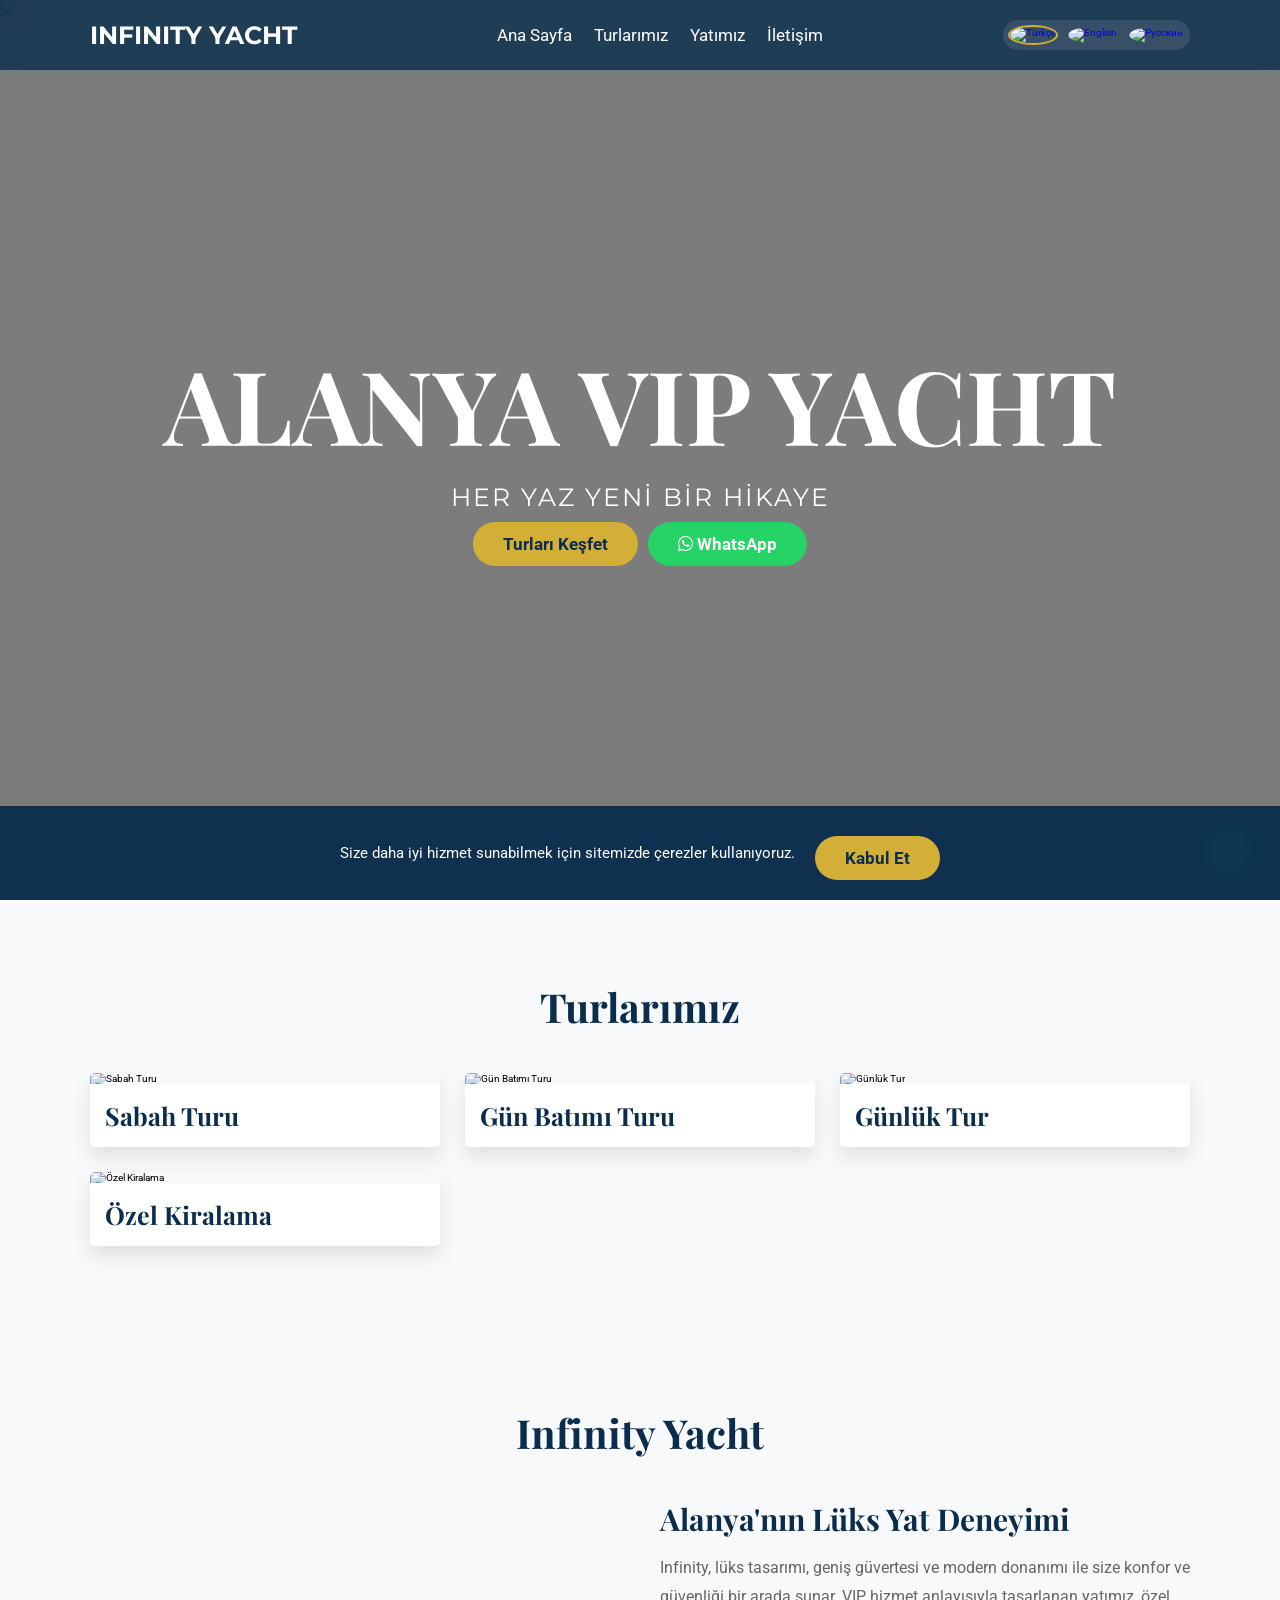
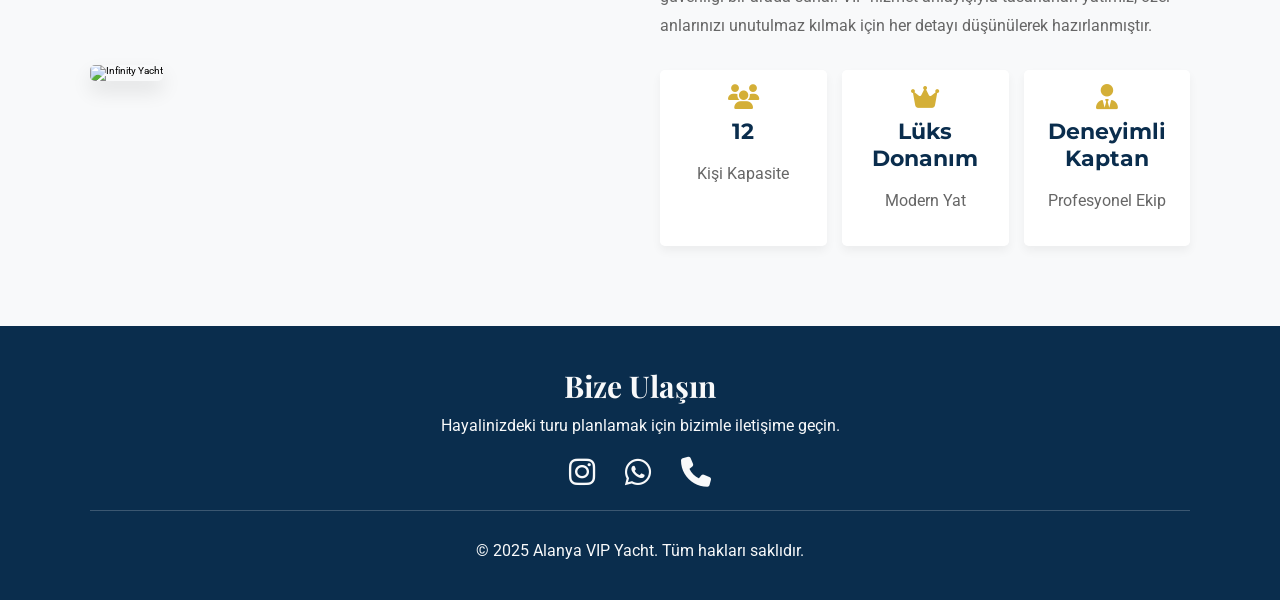
==== index.html @ 62187396 "Optimize images and update lazy loading for performance" ====
<!DOCTYPE html>
<html lang="tr">
<head>
    <meta charset="UTF-8">
    <meta name="viewport" content="width=device-width, initial-scale=1.0">
    <title data-translate="site_title">Alanya VIP Yacht - Infinity Yacht | Gemi Turu Şirketi</title>
    <meta name="description" data-translate="site_description" content="Alanya'nın Mavi Bayrak ödüllü lüks yatı Infinity ile unutulmaz sabah, gün batımı ve özel turları deneyimleyin.">
    
    <link rel="preconnect" href="https://fonts.googleapis.com">
    <link rel="preconnect" href="https://fonts.gstatic.com" crossorigin>
    <link href="https://fonts.googleapis.com/css2?family=Montserrat:wght@700&family=Playfair+Display:wght@400;700&family=Roboto:wght@300;400&display=swap" rel="stylesheet">
    
    <link rel="stylesheet" href="https://cdnjs.cloudflare.com/ajax/libs/font-awesome/6.5.2/css/all.min.css"/>
    
    <link rel="stylesheet" href="style.css">
    <link rel="preload" as="image" href="GÖRSELLER/G9.jpg">
</head>
<body>

    <div id="preloader"><div class="loader-logo">INFINITY YACHT</div></div>

    <header id="header">
        <a href="index.html" class="logo">INFINITY YACHT</a>
        <nav class="navbar">
            <a href="#hero" data-translate="nav_home">Ana Sayfa</a>
            <a href="#tours" data-translate="nav_tours">Turlarımız</a>
            <a href="#yacht" data-translate="nav_yacht">Yatımız</a>
            <a href="#contact" data-translate="nav_contact">İletişim</a>
        </nav>
        <div class="header-right">
            <div class="language-switcher">
                <a href="#" class="lang-btn" data-lang="tr"><img src="https://cdnjs.cloudflare.com/ajax/libs/flag-icon-css/3.5.0/flags/4x3/tr.svg" alt="Türkçe"></a>
                <a href="#" class="lang-btn" data-lang="en"><img src="https://cdnjs.cloudflare.com/ajax/libs/flag-icon-css/3.5.0/flags/4x3/gb.svg" alt="English"></a>
                <a href="#" class="lang-btn" data-lang="ru"><img src="https://cdnjs.cloudflare.com/ajax/libs/flag-icon-css/3.5.0/flags/4x3/ru.svg" alt="Русский"></a>
            </div>
            <div id="menu-bars" class="fas fa-bars"></div>
        </div>
    </header>

    <section id="hero">
        <img id="hero-image" src="GÖRSELLER/G9.jpg" alt="Alanya VIP Yacht">
        <div class="hero-content">
            <h1 data-translate="hero_title">ALANYA VIP YACHT</h1>
            <p data-translate="hero_slogan">EVERY SUMMER IS A NEW STORY</p>
            <div style="display: flex; gap: 1rem; justify-content: center;">
                <a href="#tours" class="btn" data-translate="hero_button">Turları Keşfet</a>
                <a href="https://wa.me/905558082727" class="btn btn-whatsapp" target="_blank"><i class="fab fa-whatsapp"></i> WhatsApp</a>
            </div>
        </div>
    </section>

    <section id="tours" class="section-padding">
        <h2 class="section-title" data-translate="tours_section_title">Turlarımız</h2>
        <div class="tour-container">
            <a href="tur-detay.html?tur=sabah" class="tour-card-link"><div class="tour-card animate-on-scroll"><img src="GÖRSELLER/G9.jpg" alt="Sabah Turu" loading="lazy"><div class="card-overlay"><i class="fas fa-arrow-right"></i><span data-translate="see_details">Detayları Gör</span></div><h3 data-translate="morning_tour_title">Morning Tour</h3></div></a>
            <a href="tur-detay.html?tur=gunbatimi" class="tour-card-link"><div class="tour-card animate-on-scroll"><img src="GÖRSELLER/G2.jpg" alt="Gün Batımı Turu" loading="lazy"><div class="card-overlay"><i class="fas fa-arrow-right"></i><span data-translate="see_details">Detayları Gör</span></div><h3 data-translate="sunset_tour_title">Sunset Tour</h3></div></a>
            <a href="tur-detay.html?tur=gunluk" class="tour-card-link"><div class="tour-card animate-on-scroll"><img src="GÖRSELLER/G10.jpg" alt="Günlük Tur" loading="lazy"><div class="card-overlay"><i class="fas fa-arrow-right"></i><span data-translate="see_details">Detayları Gör</span></div><h3 data-translate="daily_tour_title">Daily Tour</h3></div></a>
            <a href="tur-detay.html?tur=kiralama" class="tour-card-link"><div class="tour-card animate-on-scroll"><img src="GÖRSELLER/G1.jpg" alt="Özel Kiralama" loading="lazy"><div class="card-overlay"><i class="fas fa-arrow-right"></i><span data-translate="see_details">Detayları Gör</span></div><h3 data-translate="charter_tour_title">Charter Tour</h3></div></a>
        </div>
    </section>

    <section id="yacht" class="section-padding">
         <h2 class="section-title" data-translate="yacht_section_title">Infinity Yacht</h2>
         <div class="yacht-content animate-on-scroll">
            <div class="yacht-image"><img src="GÖRSELLER/G11.jpg" alt="Infinity Yacht" loading="lazy"></div>
            <div class="yacht-info">
                <h3 data-translate="yacht_subtitle">Alanya'nın Mavi Bayrak Ödüllü Gururu</h3>
                <p data-translate="yacht_description">Infinity, lüks tasarımı, geniş güvertesi ve modern donanımı ile size konfor ve güvenliği bir arada sunar. VIP hizmet anlayışıyla tasarlanan yatımız, özel anlarınızı unutulmaz kılmak için her detayı düşünülerek hazırlanmıştır.</p>
                <div class="features-counter">
                    <div class="feature-item-counter"><i class="fas fa-users"></i><span class="counter" data-count="12">0</span><p data-translate="feature_capacity">Kişi Kapasite</p></div>
                    <div class="feature-item-counter"><i class="fas fa-crown"></i><span class="award-text" data-translate="feature_award">Lüks Donanım</span><p data-translate="feature_award_desc">Modern Yat</p></div>
                    <div class="feature-item-counter"><i class="fas fa-user-tie"></i><span class="award-text" data-translate="feature_speed">Deneyimli Kaptan</span><p>Profesyonel Ekip</p></div>
                </div>
            </div>
         </div>
    </section>

    <footer id="contact">
        <div class="footer-content">
            <h3 data-translate="contact_title">Bize Ulaşın</h3>
            <p data-translate="contact_text">Hayalinizdeki turu planlamak için bizimle iletişime geçin.</p>
            <ul class="socials">
                <li><a href="https://www.instagram.com/infinityyacht1" target="_blank"><i class="fab fa-instagram"></i></a></li>
                <li><a href="https://wa.me/905558082727" target="_blank" class="whatsapp-footer-link"><i class="fab fa-whatsapp"></i></a></li>
                <li><a href="tel:+905558082727" class="phone-footer-link"><i class="fas fa-phone"></i></a></li>
            </ul>
        </div>
        <div class="footer-bottom"><p data-translate="footer_copyright">&copy; 2025 Alanya VIP Yacht. Tüm hakları saklıdır.</p></div>
    </footer>
    
    <div id="cookie-banner">
        <p data-translate="cookie_text">Size daha iyi hizmet sunabilmek için sitemizde çerezler kullanıyoruz.</p>
        <button id="accept-cookies" class="btn" data-translate="cookie_button">Kabul Et</button>
    </div>

    <a href="#" id="back-to-top" class="fas fa-arrow-up"></a>
    
    <!-- WhatsApp Floating Button -->
    <a href="https://wa.me/905558082727" class="whatsapp-float" target="_blank">
        <i class="fab fa-whatsapp"></i>
    </a>

    <script src="script.js"></script>
</body>
</html>
---- style.css ----
/* =================================================================== */
/* ===================== GENEL AYARLAR VE DEĞİŞKENLER ================ */
/* =================================================================== */
:root {
    --primary-color: #0a2d4d; /* Koyu Mavi */
    --secondary-color: #d4af37; /* Altın Sarısı */
    --light-color: #f8f9fa;
    --dark-color: #333;
    --font-heading: 'Playfair Display', serif;
    --font-body: 'Roboto', sans-serif;
    --font-logo: 'Montserrat', sans-serif;
}

* {
    margin: 0;
    padding: 0;
    box-sizing: border-box;
    font-family: var(--font-body);
    text-decoration: none;
    outline: none;
    border: none;
    transition: all .2s linear;
}

html {
    font-size: 62.5%;
    overflow-x: hidden;
    scroll-padding-top: 8rem;
    scroll-behavior: smooth;
}

body {
    background: var(--light-color);
}

.section-padding {
    padding: 8rem 7%;
}

.section-title {
    text-align: center;
    font-family: var(--font-heading);
    font-size: 4rem;
    color: var(--primary-color);
    margin-bottom: 4rem;
}

.btn {
    display: inline-block;
    margin-top: 1rem;
    padding: 1.2rem 3rem;
    background: var(--secondary-color);
    color: var(--primary-color);
    font-size: 1.7rem;
    font-weight: bold;
    border-radius: 5rem;
    cursor: pointer;
}

.btn:hover {
    background: #c5a031;
    transform: scale(1.05);
}

/* =================================================================== */
/* ====================== YENİ EKLENEN ÖZELLİKLER ==================== */
/* =================================================================== */

/* Yükleme Ekranı Stili */
#preloader {
    position: fixed;
    top: 0;
    left: 0;
    width: 100%;
    height: 100%;
    background: var(--primary-color);
    z-index: 9999;
    display: flex;
    justify-content: center;
    align-items: center;
    transition: opacity 0.5s ease;
}
.loader-logo {
    font-family: var(--font-logo);
    font-size: 3rem;
    color: #fff;
    opacity: 1;
    animation: pulse 1.5s infinite ease-in-out;
}
@keyframes pulse {
    0%, 100% {
        opacity: 0.5;
        transform: scale(0.95);
    }
    50% {
        opacity: 1;
        transform: scale(1);
    }
}
#preloader.hidden {
    opacity: 0;
    pointer-events: none;
}

/* Yukarı Çık Butonu Stili */
#back-to-top {
    position: fixed;
    bottom: 3rem;
    right: 3rem;
    width: 5rem;
    height: 5rem;
    background: var(--secondary-color);
    color: var(--primary-color);
    font-size: 2.5rem;
    text-align: center;
    line-height: 5rem;
    border-radius: 50%;
    box-shadow: 0 .5rem 1rem rgba(0,0,0,.2);
    z-index: 1000;
    opacity: 0;
    pointer-events: none;
    transition: opacity 0.3s ease, transform 0.3s ease;
}
#back-to-top.visible {
    opacity: 1;
    pointer-events: auto;
}
#back-to-top:hover {
    transform: scale(1.1);
}

/* Çerez Banner Stili */
#cookie-banner {
    position: fixed;
    bottom: -100%;
    left: 0;
    width: 100%;
    background: rgba(10, 45, 77, 0.95);
    backdrop-filter: blur(5px);
    color: #fff;
    padding: 2rem;
    display: flex;
    justify-content: center;
    align-items: center;
    gap: 2rem;
    z-index: 2000;
    transition: bottom 0.5s ease;
    flex-wrap: wrap;
    text-align: center;
}
#cookie-banner.visible {
    bottom: 0;
}
#cookie-banner p {
    margin: 0;
    font-size: 1.5rem;
}


/* =================================================================== */
/* ========================= HEADER VE NAVİGASYON ==================== */
/* =================================================================== */
#header {
    position: fixed;
    top: 0;
    left: 0;
    right: 0;
    z-index: 1000;
    display: flex;
    align-items: center;
    justify-content: space-between;
    padding: 2rem 7%;
    background: rgba(10, 45, 77, 0.8);
    backdrop-filter: blur(10px);
    box-shadow: 0 .5rem 1rem rgba(0,0,0,.1);
}

#header .logo {
    font-family: var(--font-logo);
    font-size: 2.5rem;
    font-weight: 700;
    color: #fff;
}

#header .navbar a {
    font-size: 1.7rem;
    margin-left: 2rem;
    color: #fff;
}

#header .navbar a:hover {
    color: var(--secondary-color);
}

/* Dil Değiştirici ve Mobil Menü */
.header-right {
    display: flex;
    align-items: center;
    gap: 2rem;
}
.language-switcher {
    display: flex;
    gap: .8rem;
    background: rgba(255,255,255,0.1);
    padding: .5rem;
    border-radius: 5rem;
}
.lang-btn img {
    width: 2.8rem;
    height: 2.8rem;
    border-radius: 50%;
    object-fit: cover;
    border: 2px solid transparent;
    transition: transform .2s ease;
}
.lang-btn:hover img {
    transform: scale(1.1);
}
.lang-btn.active img {
    border-color: var(--secondary-color);
}

#menu-bars {
    font-size: 3rem;
    color: #fff;
    cursor: pointer;
    display: none;
}

/* =================================================================== */
/* =========================== BÖLÜM STİLLERİ ======================== */
/* =================================================================== */

/* Hero Section */
#hero {
    min-height: 100vh;
    display: flex;
    align-items: center;
    justify-content: center;
    position: relative;
    text-align: center;
    color: #fff;
    overflow: hidden;
}

#hero-image {
    position: absolute;
    top: 0;
    left: 0;
    width: 100%;
    height: 100%;
    object-fit: cover;
    z-index: -2;
    will-change: transform;
    transform: translateZ(0);
    backface-visibility: hidden;
    opacity: 0;
    transition: opacity 0.5s ease;
}

#hero::before {
    content: '';
    position: absolute;
    top: 0;
    left: 0;
    width: 100%;
    height: 100%;
    background: rgba(0,0,0,0.5);
    z-index: -1;
}

#hero .hero-content {
    position: relative;
    z-index: 1;
}

#hero h1 {
    font-family: var(--font-heading);
    font-size: 8vw;
    font-weight: 700;
}

#hero p {
    font-size: 2.5rem;
    margin-top: 1rem;
    font-family: var(--font-logo);
    letter-spacing: 2px;
    font-weight: 400;
    text-transform: uppercase;
}

/* Turlarımız Bölümü */
.tour-container {
    display: grid;
    grid-template-columns: repeat(auto-fit, minmax(28rem, 1fr));
    gap: 2.5rem;
    max-width: 120rem;
    margin: 0 auto;
}

.tour-card-link {
    display: block;
    text-decoration: none;
    color: inherit;
    border-radius: .5rem;
    box-shadow: 0 1rem 2rem rgba(0,0,0,.1);
    overflow: hidden;
}

.tour-card {
    position: relative;
    cursor: pointer;
}

.tour-card img {
    width: 100%;
    height: 38rem;
    object-fit: cover;
    image-rendering: -webkit-optimize-contrast;
    image-rendering: crisp-edges;
    will-change: transform;
    transform: translateZ(0);
    backface-visibility: hidden;
}

.tour-card h3 {
    font-family: var(--font-heading);
    font-size: 2.5rem;
    color: var(--primary-color);
    padding: 1.5rem;
    background-color: #fff;
    margin-top: -0.5rem;
    position: relative;
    z-index: 2;
}

.tour-card .card-overlay {
    position: absolute;
    top: 0;
    left: 0;
    width: 100%;
    height: 38rem;
    background: rgba(212, 175, 55, 0.7);
    display: flex;
    flex-direction: column;
    justify-content: center;
    align-items: center;
    color: #fff;
    opacity: 0;
    transition: opacity 0.3s ease;
    z-index: 1;
}

.tour-card-link:hover .card-overlay {
    opacity: 1;
}

.tour-card .card-overlay i {
    font-size: 4rem;
}

.tour-card .card-overlay span {
    font-size: 1.8rem;
    margin-top: 1rem;
    font-weight: bold;
}


/* Yatımız Bölümü */
#yacht .yacht-content {
    display: flex;
    align-items: center;
    gap: 4rem;
    flex-wrap: wrap;
}

#yacht .yacht-image {
    flex: 1 1 45rem;
}

#yacht .yacht-image img {
    width: 100%;
    border-radius: .5rem;
    box-shadow: 0 1rem 2rem rgba(0,0,0,.1);
}

#yacht .yacht-info {
    flex: 1 1 45rem;
}

#yacht .yacht-info h3 {
    font-family: var(--font-heading);
    font-size: 3rem;
    color: var(--primary-color);
}

#yacht .yacht-info p {
    font-size: 1.6rem;
    color: #666;
    margin: 1.5rem 0;
    line-height: 1.8;
}

/* Hareketli Sayı Stilleri */
.features-counter {
    display: grid;
    grid-template-columns: repeat(3, 1fr);
    gap: 1.5rem;
    margin-top: 3rem;
    text-align: center;
}
.feature-item-counter {
    background: #fff;
    padding: 1.5rem 1rem;
    border-radius: .5rem;
    box-shadow: 0 .5rem 1rem rgba(0,0,0,.05);
}
.feature-item-counter i {
    font-size: 2.5rem;
    color: var(--secondary-color);
    margin-bottom: 0.8rem;
}
.feature-item-counter .counter, .feature-item-counter .award-text {
    font-size: 2.2rem;
    font-weight: bold;
    color: var(--primary-color);
    font-family: var(--font-logo);
    display: block;
    margin-bottom: 0.5rem;
}
.feature-item-counter p {
    font-size: 1.2rem;
    color: #666;
    margin: 0;
}

/* Footer (İletişim) */
#contact {
    background: var(--primary-color);
    color: var(--light-color);
    text-align: center;
    padding: 4rem 7%;
}

#contact h3 {
    font-family: var(--font-heading);
    font-size: 3rem;
}

#contact p {
    font-size: 1.6rem;
    margin-top: 1rem;
}

.socials {
    list-style: none;
    display: flex;
    align-items: center;
    justify-content: center;
    margin: 2rem 0;
}

.socials li a {
    font-size: 3rem;
    color: var(--light-color);
    margin: 0 1.5rem;
}

.socials li a:hover {
    color: var(--secondary-color);
}

.footer-bottom {
    margin-top: 2rem;
    padding-top: 2rem;
    border-top: 1px solid rgba(255,255,255,0.2);
    font-size: 1.4rem;
}

/* Giriş Animasyonu */
.animate-on-scroll {
    opacity: 0;
    transform: translateY(30px);
    transition: opacity 0.6s ease-out, transform 0.6s ease-out;
}

.animate-on-scroll.visible {
    opacity: 1;
    transform: translateY(0);
}

/* =================================================================== */
/* ===================== RESPONSIVE (MOBİL UYUM) ===================== */
/* =================================================================== */
@media (max-width:991px) {
    html {
        font-size: 55%;
    }
    #header {
        padding: 2rem;
    }
    .section-padding {
        padding: 6rem 2rem;
    }
}

@media (max-width:768px) {
    #menu-bars {
        display: initial;
    }
    #header .navbar {
        position: absolute;
        top: 100%;
        left: 0;
        right: 0;
        background: var(--primary-color);
        border-top: .1rem solid rgba(0,0,0,.1);
        clip-path: polygon(0 0, 100% 0, 100% 0, 0 0);
    }
    #header .navbar.active {
        clip-path: polygon(0 0, 100% 0, 100% 100%, 0 100%);
    }
    #header .navbar a {
        display: block;
        margin: 2rem;
        padding: 1.5rem;
        background: var(--light-color);
        color: var(--primary-color);
        border-radius: .5rem;
    }
    #hero h1 {
        font-size: 12vw;
    }
    .features-counter {
        grid-template-columns: 1fr;
    }
}

@media (max-width:450px) {
    html {
        font-size: 50%;
    }
}

/* WhatsApp Styles */
.whatsapp-float {
    position: fixed;
    bottom: 2rem;
    right: 2rem;
    background-color: #25d366;
    color: #fff;
    border-radius: 50%;
    width: 6rem;
    height: 6rem;
    display: flex;
    align-items: center;
    justify-content: center;
    font-size: 3.5rem;
    box-shadow: 0 4px 10px rgba(0,0,0,0.3);
    z-index: 1000;
    transition: transform 0.3s ease;
    text-decoration: none;
}

.whatsapp-float:hover {
    transform: scale(1.1);
    color: #fff;
}

.btn-whatsapp {
    background-color: #25d366 !important;
    color: #fff !important;
    border-color: #25d366 !important;
}

.btn-whatsapp:hover {
    background-color: #128c7e !important;
    border-color: #128c7e !important;
}
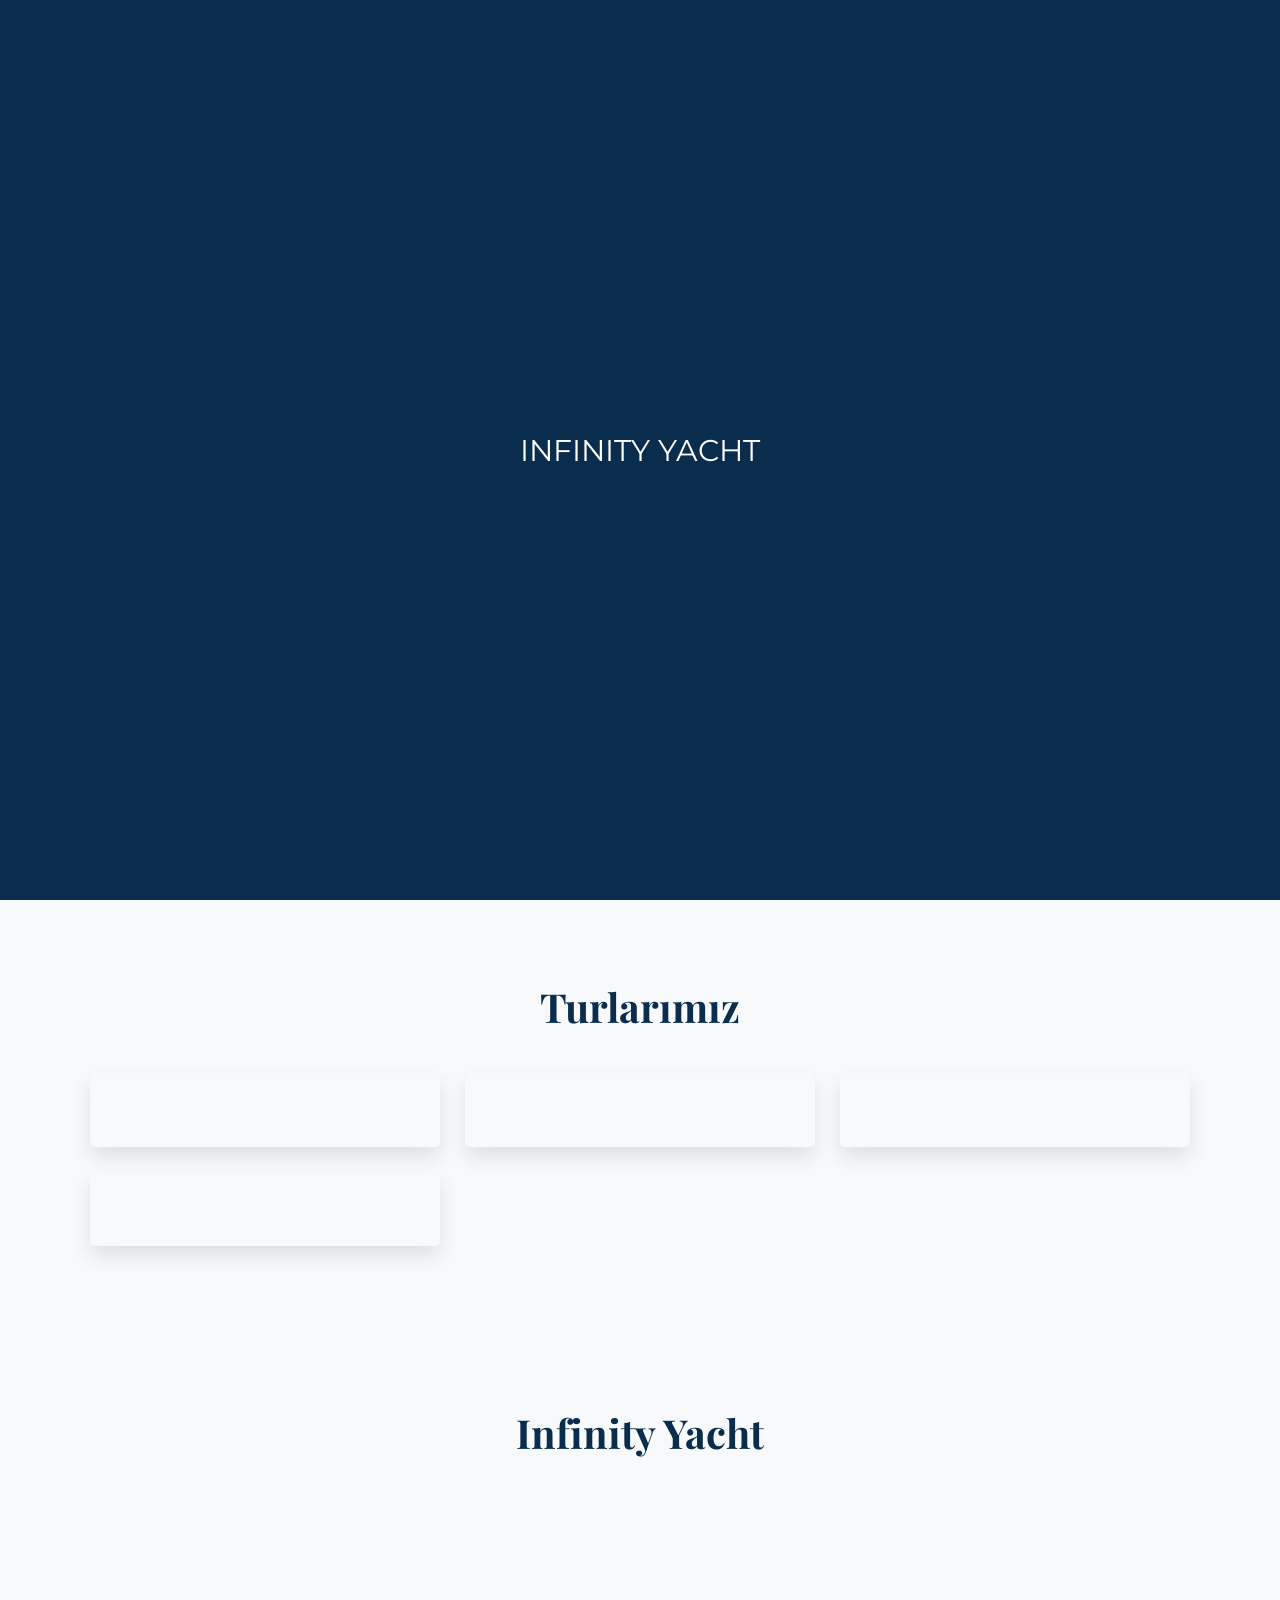
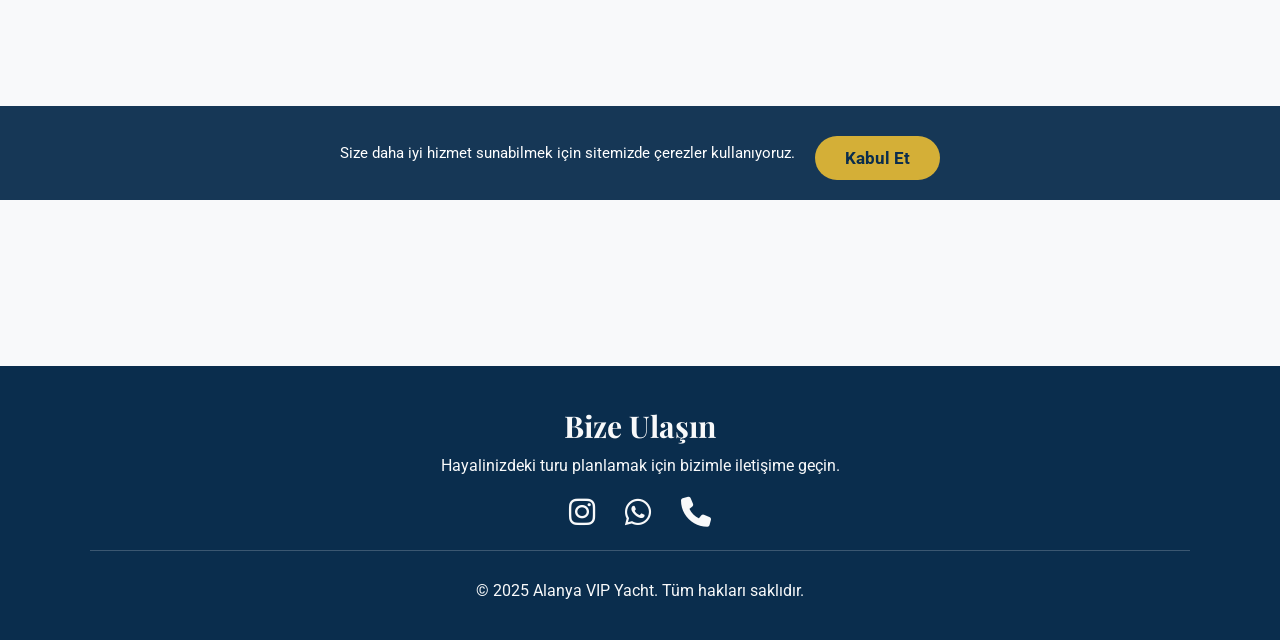
==== commit 1b45ac9c: "Add SEO optimized Blog section with 4 articles, AI images and multi-language support" ====
--- a/index.html
+++ b/index.html
@@ -25,6 +25,7 @@
             <a href="#hero" data-translate="nav_home">Ana Sayfa</a>
             <a href="#tours" data-translate="nav_tours">Turlarımız</a>
             <a href="#yacht" data-translate="nav_yacht">Yatımız</a>
+            <a href="blog.html" data-translate="nav_blog">Blog</a>
             <a href="#contact" data-translate="nav_contact">İletişim</a>
         </nav>
         <div class="header-right">
--- a/style.css
+++ b/style.css
@@ -576,4 +576,124 @@
 .btn-whatsapp:hover {
     background-color: #128c7e !important;
     border-color: #128c7e !important;
+}
+
+/* ===================== BLOG STYLES ==================== */
+.blog-header {
+    padding-top: 12rem;
+    padding-bottom: 6rem;
+    text-align: center;
+    color: #fff;
+    background-size: cover;
+    background-position: center;
+}
+
+.blog-grid {
+    display: grid;
+    grid-template-columns: repeat(auto-fit, minmax(300px, 1fr));
+    gap: 3rem;
+    max-width: 1200px;
+    margin: 0 auto;
+}
+
+.blog-card {
+    background: #fff;
+    border-radius: 10px;
+    overflow: hidden;
+    box-shadow: 0 5px 15px rgba(0,0,0,0.1);
+    transition: transform 0.3s ease;
+    text-align: left;
+    display: flex;
+    flex-direction: column;
+}
+
+.blog-card:hover {
+    transform: translateY(-10px);
+}
+
+.blog-card img {
+    width: 100%;
+    height: 250px;
+    object-fit: cover;
+}
+
+.blog-content-card {
+    padding: 2rem;
+    flex: 1;
+    display: flex;
+    flex-direction: column;
+}
+
+.blog-content-card h3 {
+    font-size: 2rem;
+    color: var(--primary-color);
+    margin-bottom: 1rem;
+    font-family: var(--font-heading);
+}
+
+.blog-content-card p {
+    font-size: 1.4rem;
+    color: #666;
+    line-height: 1.6;
+    margin-bottom: 2rem;
+    flex: 1;
+}
+
+.blog-date {
+    font-size: 1.2rem;
+    color: #999;
+    margin-bottom: 1rem;
+    display: block;
+}
+
+.read-more-btn {
+    display: inline-block;
+    padding: 1rem 2rem;
+    background: var(--primary-color);
+    color: #fff;
+    border-radius: 5px;
+    text-transform: uppercase;
+    font-weight: 700;
+    font-size: 1.2rem;
+    align-self: flex-start;
+    transition: background 0.3s ease;
+}
+
+.read-more-btn:hover {
+    background: var(--secondary-color);
+    color: var(--primary-color);
+}
+
+.blog-article-content {
+    max-width: 800px;
+    margin: 0 auto;
+    background: #fff;
+    padding: 4rem;
+    border-radius: 10px;
+    box-shadow: 0 5px 15px rgba(0,0,0,0.05);
+}
+
+.blog-article-content h2 {
+    font-size: 2.5rem;
+    color: var(--primary-color);
+    margin-bottom: 2rem;
+    margin-top: 3rem;
+    font-family: var(--font-heading);
+}
+
+.blog-article-content h2:first-child {
+    margin-top: 0;
+}
+
+.blog-article-content p {
+    font-size: 1.6rem;
+    color: #444;
+    line-height: 1.8;
+    margin-bottom: 2rem;
+}
+
+.blog-article-content img {
+    width: 100%;
+    border-radius: 10px;
+    margin-bottom: 2rem;
 }
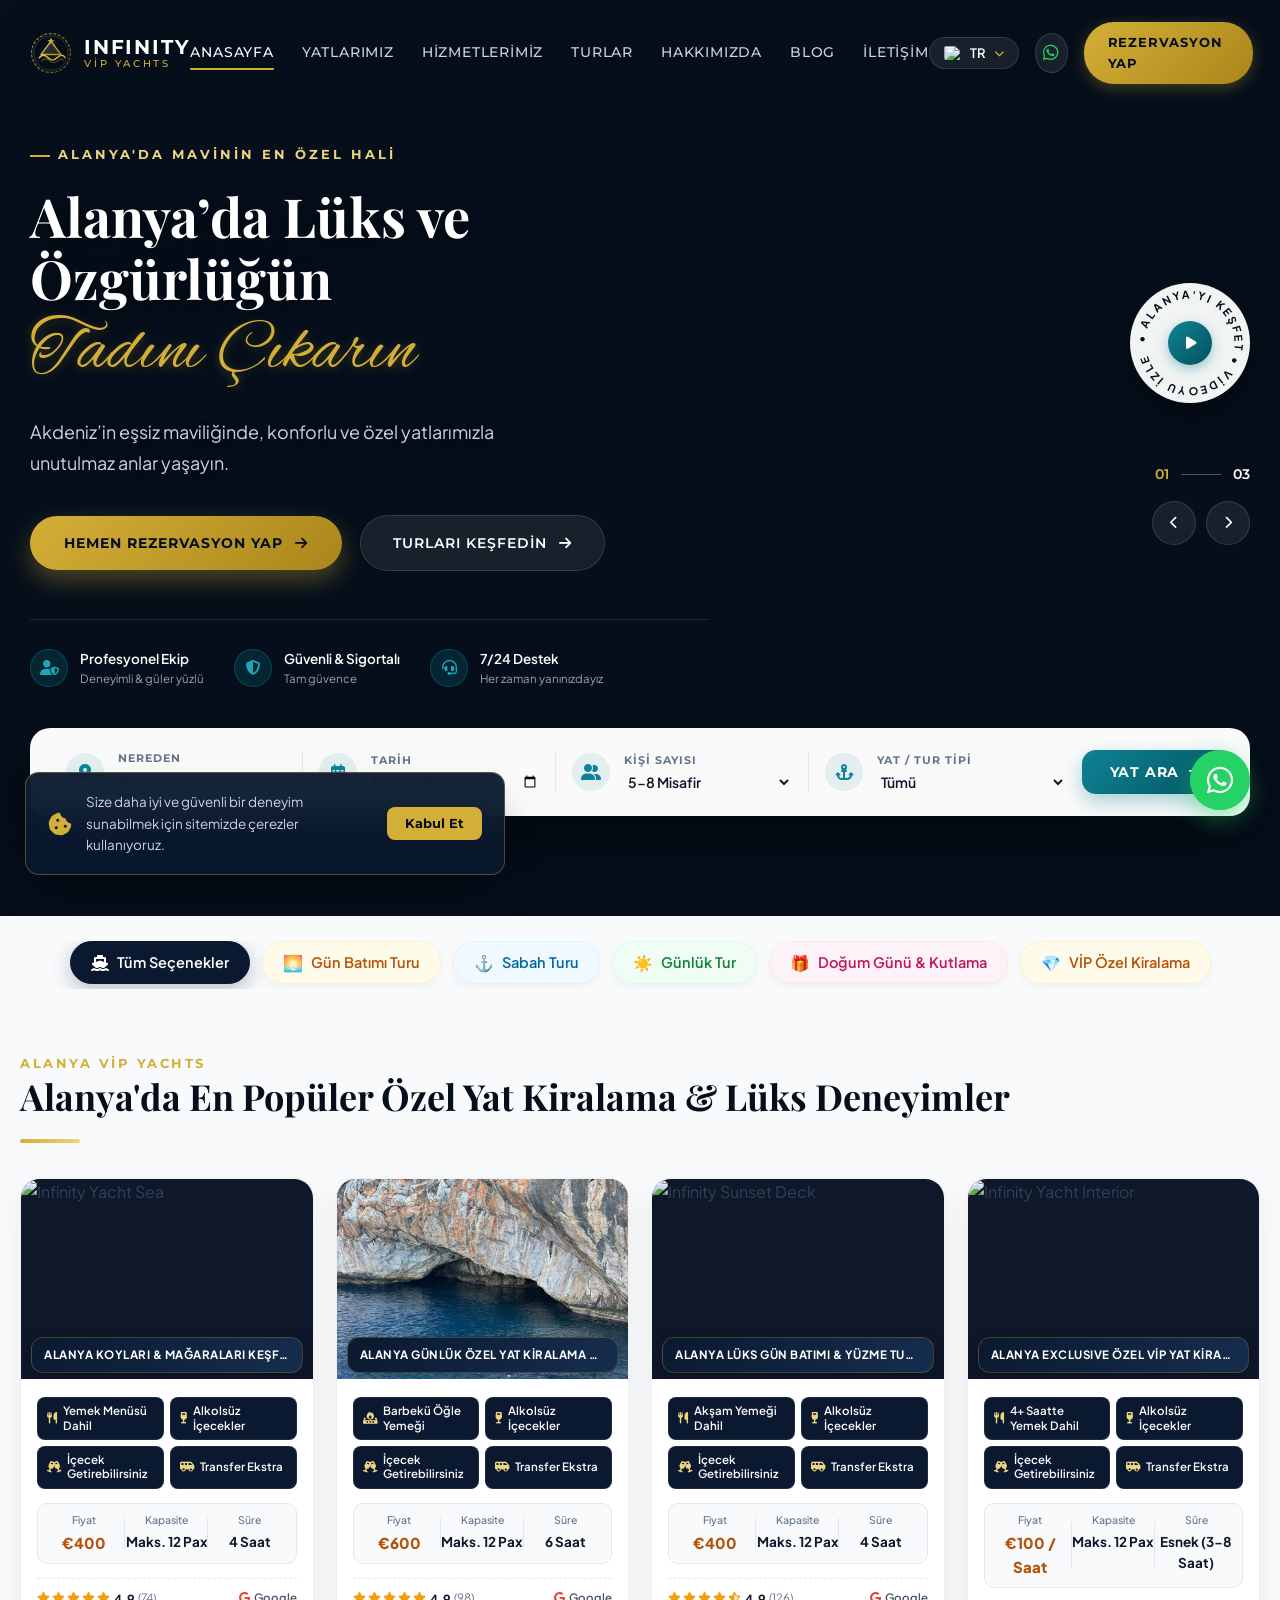
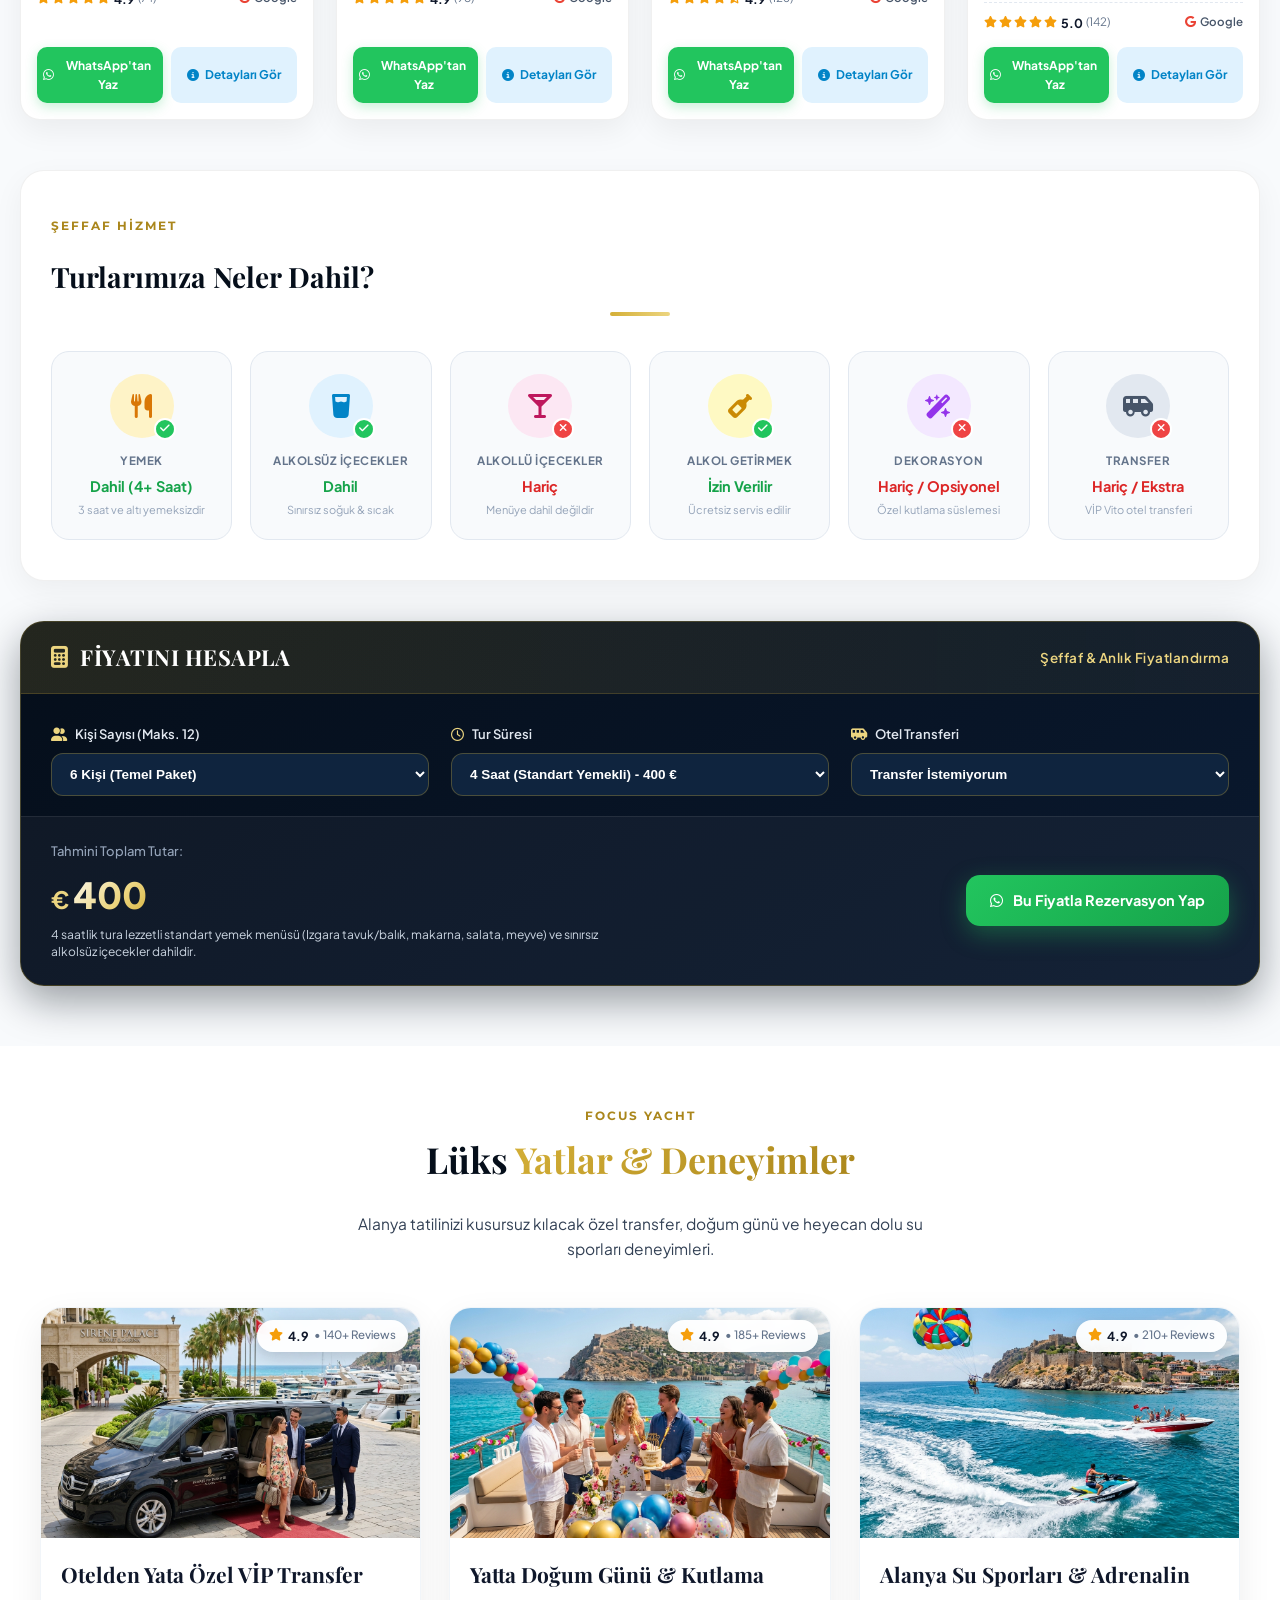
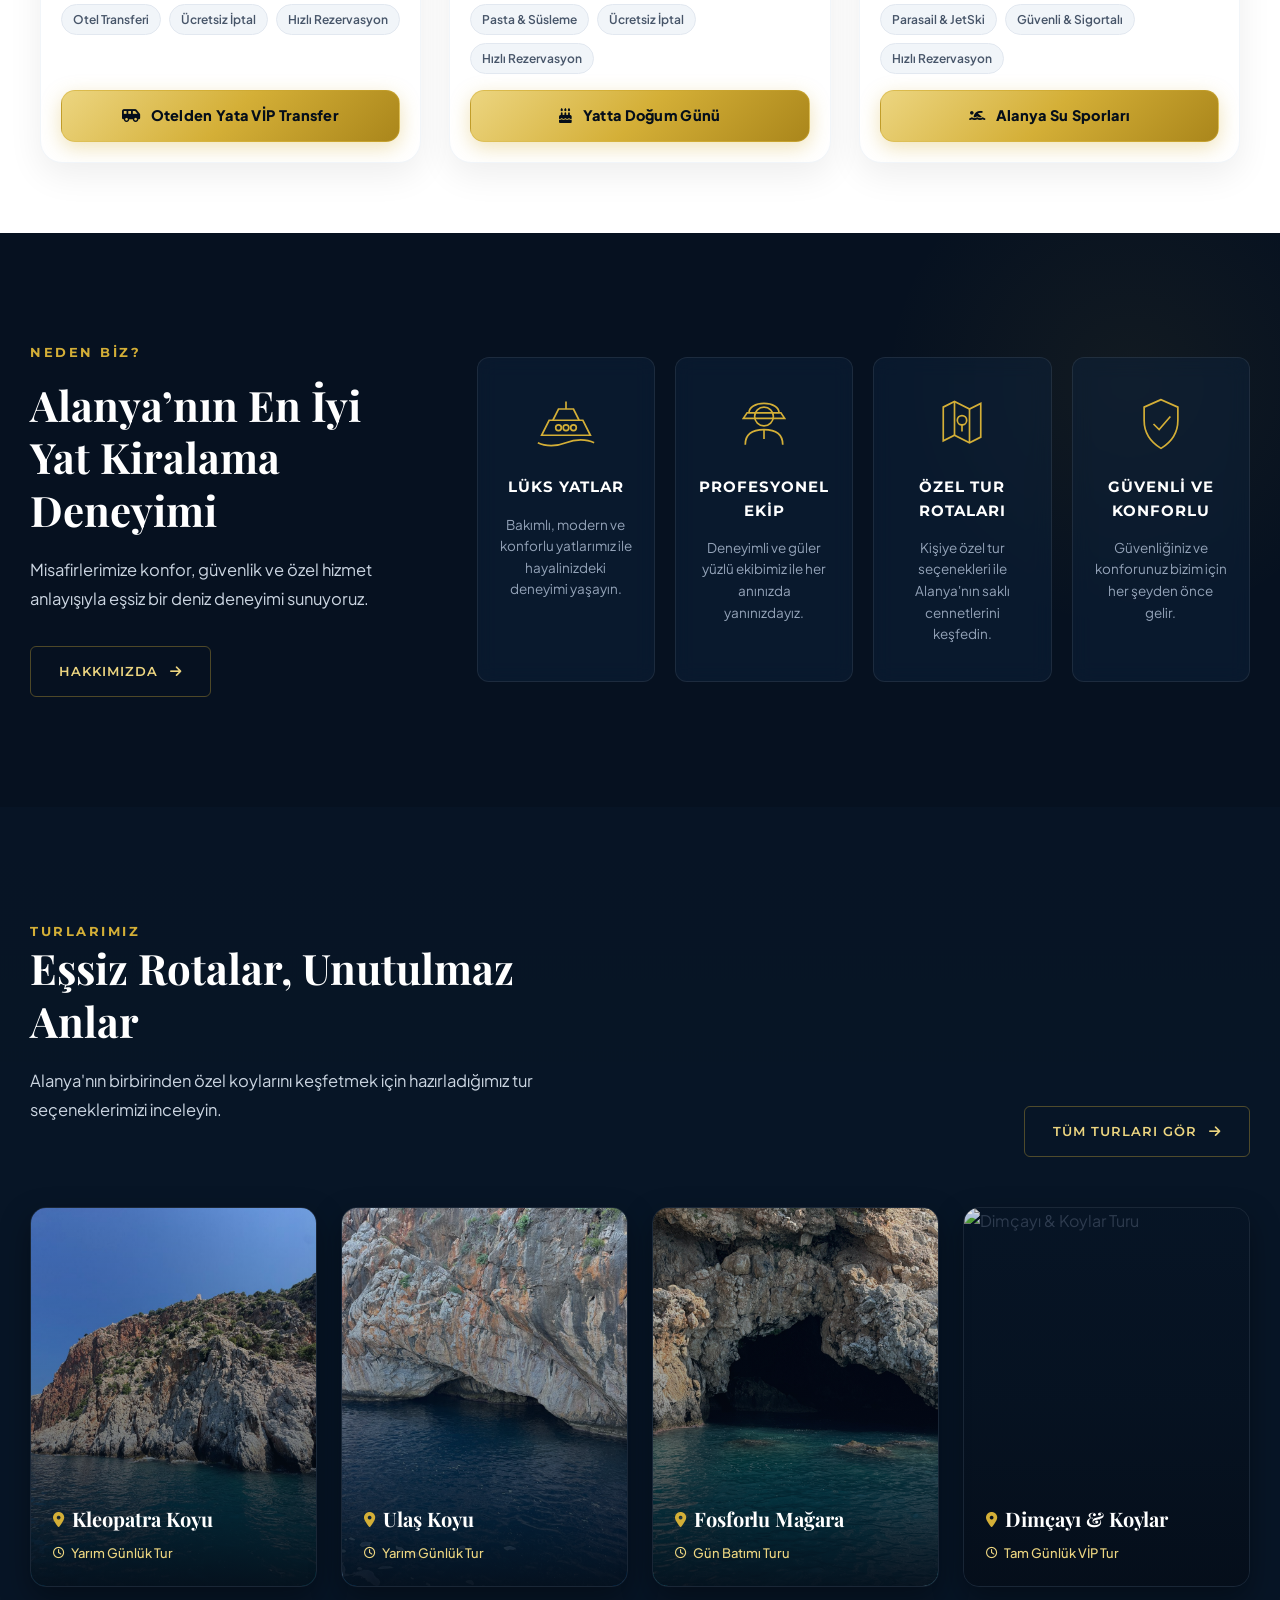
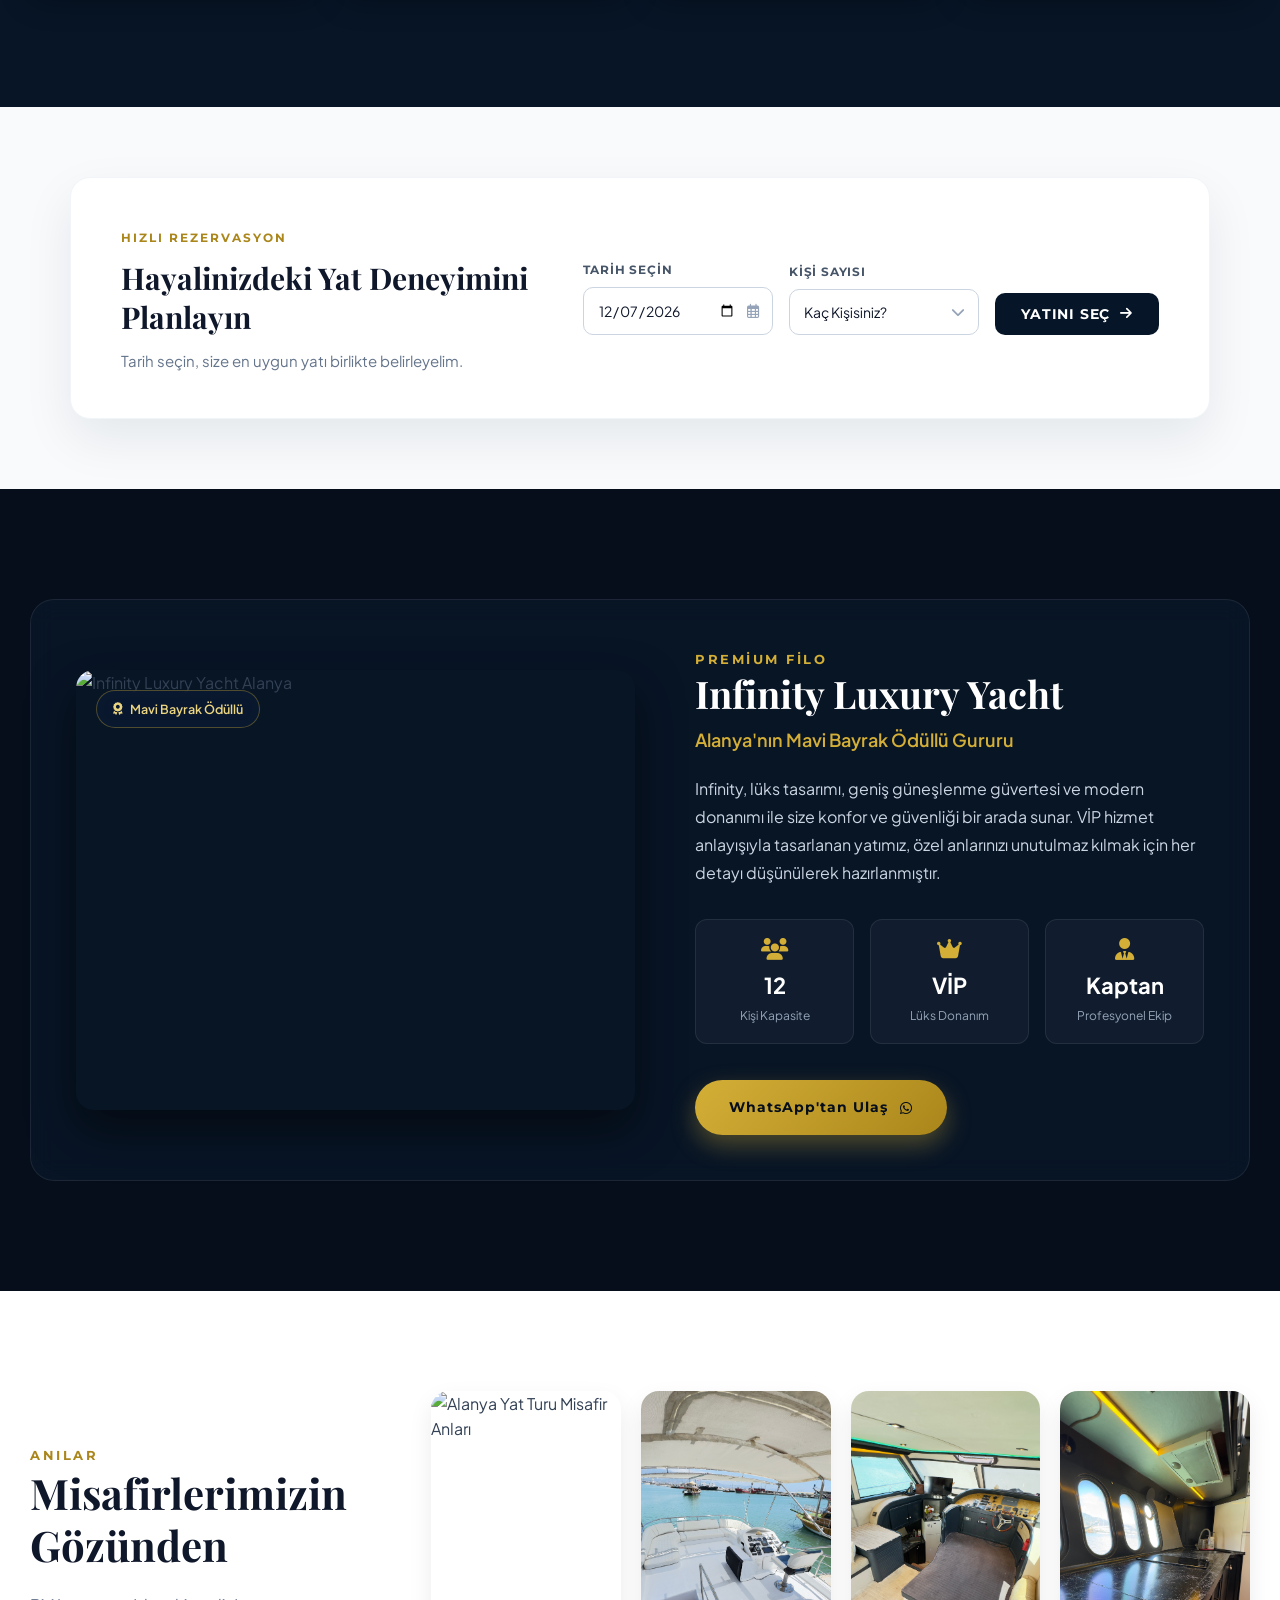
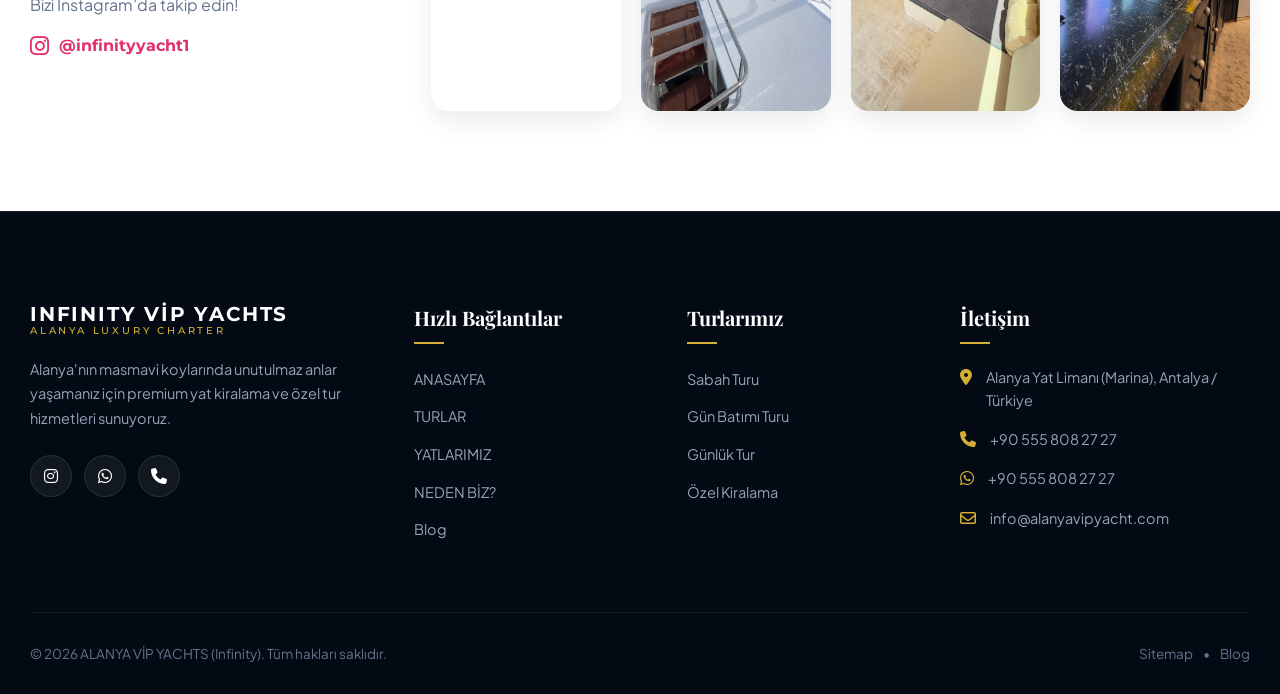
==== commit d1bf0cd1: "Yat kartlari, canli fiyat hesaplayici ve marka guncellemeleri" ====
--- a/index.html
+++ b/index.html
@@ -3,13 +3,15 @@
 <head>
     <meta charset="UTF-8">
     <meta name="viewport" content="width=device-width, initial-scale=1.0">
-    <title data-translate="site_title">Alanya VIP Yacht - Infinity Yacht | Gemi Turu Şirketi</title>
-    <meta name="description" data-translate="site_description" content="Alanya'nın Mavi Bayrak ödüllü lüks yatı Infinity ile unutulmaz sabah, gün batımı ve özel turları deneyimleyin.">
+    <title data-translate="site_title">ALANYA VİP YACHTS - Infinity | Lüks Yat Kiralama & Turlar</title>
+    <meta name="description" data-translate="site_description" content="Alanya'nın eşsiz mavi sularında lüks yat kiralama, özel gün batımı, sabah ve günlük turları deneyimleyin.">
     
+    <!-- Google Fonts -->
     <link rel="preconnect" href="https://fonts.googleapis.com">
     <link rel="preconnect" href="https://fonts.gstatic.com" crossorigin>
-    <link href="https://fonts.googleapis.com/css2?family=Montserrat:wght@700&family=Playfair+Display:wght@400;700&family=Roboto:wght@300;400&display=swap" rel="stylesheet">
+    <link href="https://fonts.googleapis.com/css2?family=Alex+Brush&family=Montserrat:ital,wght@0,300;0,400;0,500;0,600;0,700;1,400&family=Playfair+Display:ital,wght@0,400;0,600;0,700;1,400;1,600&family=Plus+Jakarta+Sans:wght@300;400;500;600;700&display=swap" rel="stylesheet">
     
+    <!-- Font Awesome -->
     <link rel="stylesheet" href="https://cdnjs.cloudflare.com/ajax/libs/font-awesome/6.5.2/css/all.min.css"/>
     
     <link rel="stylesheet" href="style.css">
@@ -17,90 +19,1231 @@
 </head>
 <body>
 
-    <div id="preloader"><div class="loader-logo">INFINITY YACHT</div></div>
-
-    <header id="header">
-        <a href="index.html" class="logo">INFINITY YACHT</a>
-        <nav class="navbar">
-            <a href="#hero" data-translate="nav_home">Ana Sayfa</a>
-            <a href="#tours" data-translate="nav_tours">Turlarımız</a>
-            <a href="#yacht" data-translate="nav_yacht">Yatımız</a>
-            <a href="blog.html" data-translate="nav_blog">Blog</a>
-            <a href="#contact" data-translate="nav_contact">İletişim</a>
-        </nav>
-        <div class="header-right">
-            <div class="language-switcher">
-                <a href="#" class="lang-btn" data-lang="tr"><img src="https://cdnjs.cloudflare.com/ajax/libs/flag-icon-css/3.5.0/flags/4x3/tr.svg" alt="Türkçe"></a>
-                <a href="#" class="lang-btn" data-lang="en"><img src="https://cdnjs.cloudflare.com/ajax/libs/flag-icon-css/3.5.0/flags/4x3/gb.svg" alt="English"></a>
-                <a href="#" class="lang-btn" data-lang="ru"><img src="https://cdnjs.cloudflare.com/ajax/libs/flag-icon-css/3.5.0/flags/4x3/ru.svg" alt="Русский"></a>
-            </div>
-            <div id="menu-bars" class="fas fa-bars"></div>
-        </div>
+    <!-- Yükleme Ekranı -->
+    <div id="preloader">
+        <div class="loader-content">
+            <div class="loader-icon"><i class="fas fa-ship"></i></div>
+            <div class="loader-logo">INFINITY VİP YACHTS</div>
+            <div class="loader-tagline" data-translate="loader_tagline">ALANYA LUXURY CHARTER</div>
+            <div class="loader-bar"><span class="loader-progress"></span></div>
+        </div>
+    </div>
+
+    <!-- Header / Navigasyon -->
+    <header id="header" class="site-header">
+        <div class="header-container">
+            <a href="index.html" class="logo">
+                <div class="logo-symbol">
+    <svg viewBox="0 0 54 54" fill="none" xmlns="http://www.w3.org/2000/svg">
+        <!-- Luxury Diamond Outer Ring -->
+        <circle cx="27" cy="27" r="25" stroke="url(#goldGradient)" stroke-width="1.5" stroke-dasharray="4 2" opacity="0.6"/>
+        <circle cx="27" cy="27" r="22" stroke="url(#goldGradient)" stroke-width="1" opacity="0.3"/>
+        <!-- Infinity Wave Base -->
+        <path d="M12 33C15 29 19 29 23 33C27 37 31 37 35 33C39 29 43 29 45 33" stroke="url(#goldGradient)" stroke-width="2" stroke-linecap="round"/>
+        <path d="M15 37C18 34 22 34 25 37C28 40 32 40 36 37C39 34 41 34 43 37" stroke="url(#goldGradient)" stroke-width="1.2" stroke-linecap="round" opacity="0.5"/>
+        <!-- Luxury Yacht Silhouette -->
+        <path d="M14 29L27 12L40 29H14Z" fill="url(#goldGradientLight)" fill-opacity="0.15" stroke="url(#goldGradient)" stroke-width="1.8" stroke-linejoin="round"/>
+        <path d="M27 12V29" stroke="url(#goldGradient)" stroke-width="1.8"/>
+        <!-- Crown Star at Top -->
+        <polygon points="27,7 28.5,10.5 32,10.5 29,12.5 30,16 27,14 24,16 25,12.5 22,10.5 25.5,10.5" fill="url(#goldGradient)"/>
+        <!-- Gradients -->
+        <defs>
+            <linearGradient id="goldGradient" x1="0%" y1="0%" x2="100%" y2="100%">
+                <stop offset="0%" stop-color="#ecd580"/>
+                <stop offset="50%" stop-color="#d4af37"/>
+                <stop offset="100%" stop-color="#aa861b"/>
+            </linearGradient>
+            <linearGradient id="goldGradientLight" x1="0%" y1="0%" x2="100%" y2="100%">
+                <stop offset="0%" stop-color="#ffffff"/>
+                <stop offset="100%" stop-color="#d4af37"/>
+            </linearGradient>
+        </defs>
+    </svg>
+</div>
+                <div class="logo-text">
+                    <span class="brand-title">INFINITY</span>
+                    <span class="brand-sub">VİP YACHTS</span>
+                </div>
+            </a>
+
+            <nav class="navbar" id="main-nav">
+                <a href="#hero" class="nav-link active" data-translate="nav_home">ANASAYFA</a>
+                <a href="#popular-yachts" class="nav-link" data-translate="nav_yacht">YATLARIMIZ</a>
+                <a href="#special-services" class="nav-link" data-translate="nav_services">HİZMETLERİMİZ</a>
+                <a href="#tours" class="nav-link" data-translate="nav_tours">TURLAR</a>
+                <a href="#why-us" class="nav-link" data-translate="nav_about">HAKKIMIZDA</a>
+                <a href="blog.html" class="nav-link" data-translate="nav_blog">BLOG</a>
+                <a href="#contact" class="nav-link" data-translate="nav_contact">İLETİŞİM</a>
+            </nav>
+
+            <div class="header-right">
+                <!-- Dil Seçici -->
+                <div class="language-dropdown">
+                    <button class="lang-current-btn" id="lang-menu-btn" aria-label="Dil Seçimi">
+                        <img id="current-lang-flag" src="https://cdnjs.cloudflare.com/ajax/libs/flag-icon-css/3.5.0/flags/4x3/tr.svg" alt="TR">
+                        <span id="current-lang-code">TR</span>
+                        <i class="fas fa-chevron-down"></i>
+                    </button>
+                    <div class="lang-dropdown-menu" id="lang-dropdown-menu">
+                        <a href="#" class="lang-btn" data-lang="tr"><img src="https://cdnjs.cloudflare.com/ajax/libs/flag-icon-css/3.5.0/flags/4x3/tr.svg" alt="Türkçe"> Türkçe</a>
+                        <a href="#" class="lang-btn" data-lang="en"><img src="https://cdnjs.cloudflare.com/ajax/libs/flag-icon-css/3.5.0/flags/4x3/gb.svg" alt="English"> English</a>
+                        <a href="#" class="lang-btn" data-lang="de"><img src="https://cdnjs.cloudflare.com/ajax/libs/flag-icon-css/3.5.0/flags/4x3/de.svg" alt="Deutsch"> Deutsch</a>
+                        <a href="#" class="lang-btn" data-lang="ru"><img src="https://cdnjs.cloudflare.com/ajax/libs/flag-icon-css/3.5.0/flags/4x3/ru.svg" alt="Русский"> Русский</a>
+                        <a href="#" class="lang-btn" data-lang="pl"><img src="https://cdnjs.cloudflare.com/ajax/libs/flag-icon-css/3.5.0/flags/4x3/pl.svg" alt="Polski"> Polski</a>
+                        <a href="#" class="lang-btn" data-lang="sv"><img src="https://cdnjs.cloudflare.com/ajax/libs/flag-icon-css/3.5.0/flags/4x3/se.svg" alt="Svenska"> Svenska</a>
+                        <a href="#" class="lang-btn" data-lang="no"><img src="https://cdnjs.cloudflare.com/ajax/libs/flag-icon-css/3.5.0/flags/4x3/no.svg" alt="Norsk"> Norsk</a>
+                    </div>
+                </div>
+
+                <!-- Hızlı WhatsApp İkonu -->
+                <a href="https://wa.me/905558082727" class="header-icon-btn wa-link" title="WhatsApp" target="_blank">
+                    <i class="fab fa-whatsapp"></i>
+                </a>
+
+                <!-- Rezervasyon Yap Butonu -->
+                <a href="#quick-booking" class="btn-header-cta" data-translate="header_cta">REZERVASYON YAP</a>
+
+                <!-- Mobil Menü Butonu -->
+                <button class="mobile-menu-toggle" id="menu-bars" aria-label="Menüyü Aç">
+                    <span></span>
+                    <span></span>
+                    <span></span>
+                </button>
+            </div>
+        </div>
+        <div class="mobile-nav-backdrop" id="mobile-backdrop"></div>
     </header>
 
-    <section id="hero">
-        <img id="hero-image" src="GÖRSELLER/G9.jpg" alt="Alanya VIP Yacht">
-        <div class="hero-content">
-            <h1 data-translate="hero_title">ALANYA VIP YACHT</h1>
-            <p data-translate="hero_slogan">EVERY SUMMER IS A NEW STORY</p>
-            <div style="display: flex; gap: 1rem; justify-content: center;">
-                <a href="#tours" class="btn" data-translate="hero_button">Turları Keşfet</a>
-                <a href="https://wa.me/905558082727" class="btn btn-whatsapp" target="_blank"><i class="fab fa-whatsapp"></i> WhatsApp</a>
+    <!-- HERO SECTION (Görsel 1 & Görsel 3 Birleşimi) -->
+    <section id="hero" class="hero-section">
+        <div class="hero-bg-wrapper">
+            <img id="hero-image" class="hero-bg-img" src="GÖRSELLER/G9.jpg" alt="ALANYA VİP YACHTS Cruise">
+            <div class="hero-overlay"></div>
+        </div>
+
+        <div class="hero-container">
+            <div class="hero-content">
+                <div class="hero-subtitle-badge" data-translate="hero_tagline">ALANYA'DA MAVİNİN EN ÖZEL HALİ</div>
+                <h1 class="hero-title">
+                    <span data-translate="hero_title_part1">Alanya’da Lüks ve Özgürlüğün</span>
+                    <span class="script-accent" data-translate="hero_title_part2">Tadını Çıkarın</span>
+                </h1>
+                <p class="hero-desc" data-translate="hero_desc">
+                    Akdeniz’in eşsiz maviliğinde, konforlu ve özel yatlarımızla unutulmaz anlar yaşayın.
+                </p>
+
+                <!-- Hero Aksiyon Butonları -->
+                <div class="hero-actions">
+                    <a href="#quick-booking" class="btn-hero-primary">
+                        <span data-translate="hero_btn_book">HEMEN REZERVASYON YAP</span>
+                        <i class="fas fa-arrow-right"></i>
+                    </a>
+                    <a href="#tours" class="btn-hero-secondary">
+                        <span data-translate="hero_btn_explore">TURLARI KEŞFEDİN</span>
+                        <i class="fas fa-arrow-right"></i>
+                    </a>
+                </div>
+
+                <!-- Güven Rozetleri (Görsel 3) -->
+                <div class="hero-trust-badges">
+                    <div class="trust-item">
+                        <div class="trust-icon"><i class="fas fa-user-shield"></i></div>
+                        <div class="trust-text">
+                            <strong data-translate="trust_team_title">Profesyonel Ekip</strong>
+                            <span data-translate="trust_team_desc">Deneyimli & güler yüzlü</span>
+                        </div>
+                    </div>
+                    <div class="trust-item">
+                        <div class="trust-icon"><i class="fas fa-shield-halved"></i></div>
+                        <div class="trust-text">
+                            <strong data-translate="trust_safe_title">Güvenli & Sigortalı</strong>
+                            <span data-translate="trust_safe_desc">Tam güvence</span>
+                        </div>
+                    </div>
+                    <div class="trust-item">
+                        <div class="trust-icon"><i class="fas fa-headset"></i></div>
+                        <div class="trust-text">
+                            <strong data-translate="trust_support_title">7/24 Destek</strong>
+                            <span data-translate="trust_support_desc">Her zaman yanınızdayız</span>
+                        </div>
+                    </div>
+                </div>
+            </div>
+
+            <!-- Sağ Video & Slider Kontrolleri -->
+            <div class="hero-side-controls">
+                <!-- Video Oynatma Rozeti (Görsel 3) -->
+                <button class="hero-video-circle" id="open-video-modal" aria-label="Videoyu İzle">
+                    <div class="circle-rotating-text">
+                        <svg viewBox="0 0 100 100" width="100%" height="100%">
+                            <defs>
+                                <path id="textPath" d="M 50, 50 m -37, 0 a 37,37 0 1,1 74,0 a 37,37 0 1,1 -74,0"/>
+                            </defs>
+                            <text font-size="9" fill="currentColor" letter-spacing="2">
+                                <textPath href="#textPath" startOffset="0%">• ALANYA'YI KEŞFET • VİDEOYU İZLE </textPath>
+                            </text>
+                        </svg>
+                    </div>
+                    <div class="circle-play-btn"><i class="fas fa-play"></i></div>
+                </button>
+
+                <!-- Slider Sayacı & Okları (Görsel 1) -->
+                <div class="hero-slider-pagination">
+                    <div class="slider-numbers">
+                        <span class="active-slide">01</span>
+                        <span class="slider-line"></span>
+                        <span class="total-slides">03</span>
+                    </div>
+                    <div class="slider-nav-arrows">
+                        <button class="slider-arrow prev" id="hero-prev" aria-label="Önceki"><i class="fas fa-chevron-left"></i></button>
+                        <button class="slider-arrow next" id="hero-next" aria-label="Sonraki"><i class="fas fa-chevron-right"></i></button>
+                    </div>
+                </div>
+            </div>
+        </div>
+
+        <!-- HERO YÜZEN ARAMA & HIZLI REZERVASYON ÇUBUĞU (Görsel 3) -->
+        <div class="hero-booking-bar-wrapper">
+            <div class="hero-booking-bar">
+                <div class="booking-field-item">
+                    <div class="field-icon"><i class="fas fa-location-dot"></i></div>
+                    <div class="field-content">
+                        <label data-translate="bar_location_label">NEREDEN</label>
+                        <span class="field-val" data-translate="bar_location_val">Alanya Limanı</span>
+                    </div>
+                </div>
+                <div class="booking-divider"></div>
+
+                <div class="booking-field-item">
+                    <div class="field-icon"><i class="far fa-calendar-alt"></i></div>
+                    <div class="field-content">
+                        <label data-translate="bar_date_label">TARİH</label>
+                        <input type="date" id="hero-bar-date" class="bar-input-date" />
+                    </div>
+                </div>
+                <div class="booking-divider"></div>
+
+                <div class="booking-field-item">
+                    <div class="field-icon"><i class="fas fa-user-group"></i></div>
+                    <div class="field-content">
+                        <label data-translate="bar_guests_label">KİŞİ SAYISI</label>
+                        <select id="hero-bar-guests" class="bar-select">
+                            <option value="1-4">1-4 Misafir</option>
+                            <option value="5-8" selected>5-8 Misafir</option>
+                            <option value="9-12">9-12 Misafir</option>
+                            <option value="VİP Özel">VİP Özel Grup (12+)</option>
+                        </select>
+                    </div>
+                </div>
+                <div class="booking-divider"></div>
+
+                <div class="booking-field-item">
+                    <div class="field-icon"><i class="fas fa-anchor"></i></div>
+                    <div class="field-content">
+                        <label data-translate="bar_type_label">YAT / TUR TİPİ</label>
+                        <select id="hero-bar-type" class="bar-select">
+                            <option value="Tümü" data-translate="bar_type_all">Tümü</option>
+                            <option value="Sabah Turu" data-translate="morning_tour_title">Sabah Turu</option>
+                            <option value="Gün Batımı Turu" data-translate="sunset_tour_title">Gün Batımı Turu</option>
+                            <option value="Günlük Tur" data-translate="daily_tour_title">Günlük Tur</option>
+                            <option value="Özel VİP Kiralama" data-translate="charter_tour_title">Özel Kiralama</option>
+                        </select>
+                    </div>
+                </div>
+
+                <button class="btn-booking-search" id="hero-bar-search-btn">
+                    <span data-translate="bar_search_btn">YAT ARA</span>
+                    <i class="fas fa-arrow-right"></i>
+                </button>
             </div>
         </div>
     </section>
 
-    <section id="tours" class="section-padding">
-        <h2 class="section-title" data-translate="tours_section_title">Turlarımız</h2>
-        <div class="tour-container">
-            <a href="tur-detay.html?tur=sabah" class="tour-card-link"><div class="tour-card animate-on-scroll"><img src="GÖRSELLER/G9.jpg" alt="Sabah Turu" loading="lazy"><div class="card-overlay"><i class="fas fa-arrow-right"></i><span data-translate="see_details">Detayları Gör</span></div><h3 data-translate="morning_tour_title">Morning Tour</h3></div></a>
-            <a href="tur-detay.html?tur=gunbatimi" class="tour-card-link"><div class="tour-card animate-on-scroll"><img src="GÖRSELLER/G2.jpg" alt="Gün Batımı Turu" loading="lazy"><div class="card-overlay"><i class="fas fa-arrow-right"></i><span data-translate="see_details">Detayları Gör</span></div><h3 data-translate="sunset_tour_title">Sunset Tour</h3></div></a>
-            <a href="tur-detay.html?tur=gunluk" class="tour-card-link"><div class="tour-card animate-on-scroll"><img src="GÖRSELLER/G10.jpg" alt="Günlük Tur" loading="lazy"><div class="card-overlay"><i class="fas fa-arrow-right"></i><span data-translate="see_details">Detayları Gör</span></div><h3 data-translate="daily_tour_title">Daily Tour</h3></div></a>
-            <a href="tur-detay.html?tur=kiralama" class="tour-card-link"><div class="tour-card animate-on-scroll"><img src="GÖRSELLER/G1.jpg" alt="Özel Kiralama" loading="lazy"><div class="card-overlay"><i class="fas fa-arrow-right"></i><span data-translate="see_details">Detayları Gör</span></div><h3 data-translate="charter_tour_title">Charter Tour</h3></div></a>
+    <!-- KATEGORİ FİLTRE ROZETLERİ (Görsel 1 Üst Kısım) -->
+    <section class="category-filter-section">
+        <div class="category-filter-container">
+            <div class="category-filter-pills" id="category-pills">
+                <button class="filter-pill active" data-category="all">
+                    <span class="pill-icon"><i class="fas fa-ship"></i></span>
+                    <span data-translate="filter_all">Tüm Seçenekler</span>
+                </button>
+                <button class="filter-pill pill-sunset" data-category="sunset">
+                    <span class="pill-icon">🌅</span>
+                    <span data-translate="filter_sunset">Sunset Rental</span>
+                </button>
+                <button class="filter-pill pill-morning" data-category="morning">
+                    <span class="pill-icon">⚓</span>
+                    <span data-translate="filter_morning">Morning Rental</span>
+                </button>
+                <button class="filter-pill pill-day" data-category="day">
+                    <span class="pill-icon">☀️</span>
+                    <span data-translate="filter_day">Day Rental</span>
+                </button>
+                <button class="filter-pill pill-birthday" data-category="birthday">
+                    <span class="pill-icon">🎁</span>
+                    <span data-translate="filter_birthday">Happy Birthday</span>
+                </button>
+                <button class="filter-pill pill-vip" data-category="charter">
+                    <span class="pill-icon">💎</span>
+                    <span data-translate="filter_vip">VİP Charter</span>
+                </button>
+            </div>
         </div>
     </section>
 
-    <section id="yacht" class="section-padding">
-         <h2 class="section-title" data-translate="yacht_section_title">Infinity Yacht</h2>
-         <div class="yacht-content animate-on-scroll">
-            <div class="yacht-image"><img src="GÖRSELLER/G11.jpg" alt="Infinity Yacht" loading="lazy"></div>
-            <div class="yacht-info">
-                <h3 data-translate="yacht_subtitle">Alanya'nın Mavi Bayrak Ödüllü Gururu</h3>
-                <p data-translate="yacht_description">Infinity, lüks tasarımı, geniş güvertesi ve modern donanımı ile size konfor ve güvenliği bir arada sunar. VIP hizmet anlayışıyla tasarlanan yatımız, özel anlarınızı unutulmaz kılmak için her detayı düşünülerek hazırlanmıştır.</p>
-                <div class="features-counter">
-                    <div class="feature-item-counter"><i class="fas fa-users"></i><span class="counter" data-count="12">0</span><p data-translate="feature_capacity">Kişi Kapasite</p></div>
-                    <div class="feature-item-counter"><i class="fas fa-crown"></i><span class="award-text" data-translate="feature_award">Lüks Donanım</span><p data-translate="feature_award_desc">Modern Yat</p></div>
-                    <div class="feature-item-counter"><i class="fas fa-user-tie"></i><span class="award-text" data-translate="feature_speed">Deneyimli Kaptan</span><p>Profesyonel Ekip</p></div>
-                </div>
-            </div>
-         </div>
+    <!-- POPÜLER LÜKS YAT KİRALAMA & DENEYİMLER (Görsel 2) -->
+    <section id="popular-yachts" class="popular-yachts-section">
+        <div class="popular-yachts-container">
+            <div class="section-title-wrap">
+                <span class="section-tag" data-translate="popular_yachts_tag">ALANYA VİP YACHTS</span>
+                <h2 class="section-heading-dark" data-translate="popular_yachts_title">Private Yacht Rental in Alanya Most Popular Luxury Yacht Experience</h2>
+                <div class="title-accent-line"></div>
+            </div>
+
+            <div class="popular-yachts-grid" id="popular-yachts-grid">
+                <!-- Yat Kartı 1: Sabah Turu & Koylar Keşfi -->
+                <div class="luxury-yacht-card" data-category="morning">
+                    <div class="yacht-card-slider" data-slider="yacht1">
+                        <div class="slider-track">
+                            <img src="GÖRSELLER/caves-1.jpg" alt="Alanya Coast & Caves" class="slide-img active">
+                            <img src="GÖRSELLER/G9.jpg" alt="Infinity Yacht Sea" class="slide-img">
+                            <img src="GÖRSELLER/G6.jpg" alt="Alanya Luxury Deck" class="slide-img">
+                            <img src="GÖRSELLER/caves-2.jpg" alt="Alanya Blue Waters" class="slide-img">
+                        </div>
+                        <div class="slider-dots">
+                            <span class="dot active" data-idx="0"></span>
+                            <span class="dot" data-idx="1"></span>
+                            <span class="dot" data-idx="2"></span>
+                            <span class="dot" data-idx="3"></span>
+                        </div>
+                        <div class="floating-title-pill">
+                            <span data-translate="card1_badge_title">ALANYA KOYLARI & MAĞARALARI KEŞFİ (SABAH TURU)...</span>
+                        </div>
+                    </div>
+
+                    <div class="yacht-card-content">
+                        <!-- Özellik Rozetleri (Pills) -->
+                        <div class="features-pill-row">
+                            <span class="feature-pill"><i class="fas fa-utensils"></i> <span data-translate="pill_food_inc">Standart Menü Dahil</span></span>
+                            <span class="feature-pill"><i class="fas fa-wine-glass"></i> <span data-translate="pill_drinks_inc">Alkolsüz İçecekler Dahil</span></span>
+                            <span class="feature-pill"><i class="fas fa-champagne-glasses"></i> <span data-translate="pill_alcohol_allowed">Alkol Getirebilirsiniz</span></span>
+                            <span class="feature-pill"><i class="fas fa-van-shuttle"></i> <span data-translate="pill_transfer_extra">Transfer Ekstra</span></span>
+                        </div>
+
+                        <!-- 3 Kolonlu Özet Şeridi -->
+                        <div class="spec-summary-strip">
+                            <div class="spec-col">
+                                <span class="spec-col-label" data-translate="spec_start_from">Başlangıç (6 Kişi)</span>
+                                <strong class="spec-col-val price-val">€400</strong>
+                            </div>
+                            <div class="spec-col">
+                                <span class="spec-col-label" data-translate="spec_capacity">Kapasite</span>
+                                <strong class="spec-col-val">Maks. 12 Pax</strong>
+                            </div>
+                            <div class="spec-col">
+                                <span class="spec-col-label" data-translate="spec_hour">Süre</span>
+                                <strong class="spec-col-val">4 Saat</strong>
+                            </div>
+                        </div>
+
+                        <!-- Google Puanı -->
+                        <div class="google-rating-bar">
+                            <div class="stars-row">
+                                <i class="fas fa-star"></i><i class="fas fa-star"></i><i class="fas fa-star"></i><i class="fas fa-star"></i><i class="fas fa-star"></i>
+                            </div>
+                            <span class="rating-score">4.9</span>
+                            <span class="review-count">(74)</span>
+                            <span class="google-badge"><i class="fab fa-google"></i> Google</span>
+                        </div>
+
+                        <!-- İkili Aksiyon Butonları -->
+                        <div class="card-action-row">
+                            <a href="https://wa.me/905558082727?text=Merhaba,%20Alanya%20Sabah%20Yat%20Turu%20(4%20Saat%20-%20400€)%20hakkında%20bilgi%20ve%20rezervasyon%20almak%20istiyorum." class="btn-card-whatsapp wa-link" target="_blank">
+                                <i class="fab fa-whatsapp"></i>
+                                <span data-translate="btn_chat_wa">WhatsApp'tan Yaz</span>
+                            </a>
+                            <a href="tur-detay.html?tur=sabah" class="btn-card-details">
+                                <i class="fas fa-info-circle"></i>
+                                <span data-translate="btn_details_view">Detayları Gör</span>
+                            </a>
+                        </div>
+                    </div>
+                </div>
+
+                <!-- Yat Kartı 2: Günlük Özel Yat Kiralama -->
+                <div class="luxury-yacht-card" data-category="day">
+                    <div class="yacht-card-slider" data-slider="yacht2">
+                        <div class="slider-track">
+                            <img src="GÖRSELLER/caves-3.jpg" alt="Alanya Daily Private Yacht Rental" class="slide-img active">
+                            <img src="GÖRSELLER/G5.jpg" alt="Alanya Boat Cruise" class="slide-img">
+                            <img src="GÖRSELLER/G9.jpg" alt="Luxury Deck View" class="slide-img">
+                            <img src="GÖRSELLER/caves-6.jpg" alt="Alanya Swimming Spot" class="slide-img">
+                        </div>
+                        <div class="slider-dots">
+                            <span class="dot active" data-idx="0"></span>
+                            <span class="dot" data-idx="1"></span>
+                            <span class="dot" data-idx="2"></span>
+                            <span class="dot" data-idx="3"></span>
+                        </div>
+                        <div class="floating-title-pill">
+                            <span data-translate="card2_badge_title">ALANYA GÜNLÜK ÖZEL YAT KİRALAMA DENEYİMİ...</span>
+                        </div>
+                    </div>
+
+                    <div class="yacht-card-content">
+                        <div class="features-pill-row">
+                            <span class="feature-pill"><i class="fas fa-fire-burner"></i> <span data-translate="pill_bbq_inc">Barbekü Menü Dahil</span></span>
+                            <span class="feature-pill"><i class="fas fa-wine-glass"></i> <span data-translate="pill_drinks_inc">Alkolsüz İçecekler Dahil</span></span>
+                            <span class="feature-pill"><i class="fas fa-champagne-glasses"></i> <span data-translate="pill_alcohol_allowed">Alkol Getirebilirsiniz</span></span>
+                            <span class="feature-pill"><i class="fas fa-van-shuttle"></i> <span data-translate="pill_transfer_extra">Transfer Ekstra</span></span>
+                        </div>
+
+                        <div class="spec-summary-strip">
+                            <div class="spec-col">
+                                <span class="spec-col-label" data-translate="spec_start_from">Başlangıç (6 Kişi)</span>
+                                <strong class="spec-col-val price-val">€600</strong>
+                            </div>
+                            <div class="spec-col">
+                                <span class="spec-col-label" data-translate="spec_capacity">Kapasite</span>
+                                <strong class="spec-col-val">Maks. 12 Pax</strong>
+                            </div>
+                            <div class="spec-col">
+                                <span class="spec-col-label" data-translate="spec_hour">Süre</span>
+                                <strong class="spec-col-val">6 Saat</strong>
+                            </div>
+                        </div>
+
+                        <div class="google-rating-bar">
+                            <div class="stars-row">
+                                <i class="fas fa-star"></i><i class="fas fa-star"></i><i class="fas fa-star"></i><i class="fas fa-star"></i><i class="fas fa-star"></i>
+                            </div>
+                            <span class="rating-score">4.9</span>
+                            <span class="review-count">(98)</span>
+                            <span class="google-badge"><i class="fab fa-google"></i> Google</span>
+                        </div>
+
+                        <div class="card-action-row">
+                            <a href="https://wa.me/905558082727?text=Merhaba,%20Alanya%20Günlük%20Özel%20Yat%20Kiralama%20(6%20Saat%20-%20600€)%20hakkında%20bilgi%20ve%20rezervasyon%20almak%20istiyorum." class="btn-card-whatsapp wa-link" target="_blank">
+                                <i class="fab fa-whatsapp"></i>
+                                <span data-translate="btn_chat_wa">WhatsApp'tan Yaz</span>
+                            </a>
+                            <a href="tur-detay.html?tur=gunluk" class="btn-card-details">
+                                <i class="fas fa-info-circle"></i>
+                                <span data-translate="btn_details_view">Detayları Gör</span>
+                            </a>
+                        </div>
+                    </div>
+                </div>
+
+                <!-- Yat Kartı 3: Gün Batımı Turu -->
+                <div class="luxury-yacht-card" data-category="sunset">
+                    <div class="yacht-card-slider" data-slider="yacht3">
+                        <div class="slider-track">
+                            <img src="GÖRSELLER/magara.jpg" alt="Alanya Luxury Sunset Cruise" class="slide-img active">
+                            <img src="GÖRSELLER/G11.jpg" alt="Infinity Sunset Deck" class="slide-img">
+                            <img src="GÖRSELLER/G8.jpg" alt="Romantic Sunset Tour" class="slide-img">
+                            <img src="GÖRSELLER/caves-4.jpg" alt="Sunset Caves" class="slide-img">
+                        </div>
+                        <div class="slider-dots">
+                            <span class="dot active" data-idx="0"></span>
+                            <span class="dot" data-idx="1"></span>
+                            <span class="dot" data-idx="2"></span>
+                            <span class="dot" data-idx="3"></span>
+                        </div>
+                        <div class="floating-title-pill">
+                            <span data-translate="card3_badge_title">ALANYA LÜKS GÜN BATIMI & YÜZME TURU...</span>
+                        </div>
+                    </div>
+
+                    <div class="yacht-card-content">
+                        <div class="features-pill-row">
+                            <span class="feature-pill"><i class="fas fa-utensils"></i> <span data-translate="pill_dinner_inc">Akşam Yemeği Dahil</span></span>
+                            <span class="feature-pill"><i class="fas fa-wine-glass"></i> <span data-translate="pill_drinks_inc">Alkolsüz İçecekler Dahil</span></span>
+                            <span class="feature-pill"><i class="fas fa-champagne-glasses"></i> <span data-translate="pill_alcohol_allowed">Alkol Getirebilirsiniz</span></span>
+                            <span class="feature-pill"><i class="fas fa-van-shuttle"></i> <span data-translate="pill_transfer_extra">Transfer Ekstra</span></span>
+                        </div>
+
+                        <div class="spec-summary-strip">
+                            <div class="spec-col">
+                                <span class="spec-col-label" data-translate="spec_start_from">Başlangıç (6 Kişi)</span>
+                                <strong class="spec-col-val price-val">€400</strong>
+                            </div>
+                            <div class="spec-col">
+                                <span class="spec-col-label" data-translate="spec_capacity">Kapasite</span>
+                                <strong class="spec-col-val">Maks. 12 Pax</strong>
+                            </div>
+                            <div class="spec-col">
+                                <span class="spec-col-label" data-translate="spec_hour">Süre</span>
+                                <strong class="spec-col-val">4 Saat</strong>
+                            </div>
+                        </div>
+
+                        <div class="google-rating-bar">
+                            <div class="stars-row">
+                                <i class="fas fa-star"></i><i class="fas fa-star"></i><i class="fas fa-star"></i><i class="fas fa-star"></i><i class="fas fa-star-half-stroke"></i>
+                            </div>
+                            <span class="rating-score">4.9</span>
+                            <span class="review-count">(126)</span>
+                            <span class="google-badge"><i class="fab fa-google"></i> Google</span>
+                        </div>
+
+                        <div class="card-action-row">
+                            <a href="https://wa.me/905558082727?text=Merhaba,%20Alanya%20Gün%20Batımı%20Yat%20Turu%20(4%20Saat%20-%20400€)%20hakkında%20bilgi%20ve%20rezervasyon%20almak%20istiyorum." class="btn-card-whatsapp wa-link" target="_blank">
+                                <i class="fab fa-whatsapp"></i>
+                                <span data-translate="btn_chat_wa">WhatsApp'tan Yaz</span>
+                            </a>
+                            <a href="tur-detay.html?tur=gunbatimi" class="btn-card-details">
+                                <i class="fas fa-info-circle"></i>
+                                <span data-translate="btn_details_view">Detayları Gör</span>
+                            </a>
+                        </div>
+                    </div>
+                </div>
+
+                <!-- Yat Kartı 4: Özel VİP Kiralama & Etkinlik -->
+                <div class="luxury-yacht-card" data-category="charter">
+                    <div class="yacht-card-slider" data-slider="yacht4">
+                        <div class="slider-track">
+                            <img src="GÖRSELLER/G10.jpg" alt="Alanya Exclusive Private Yacht Experience" class="slide-img active">
+                            <img src="GÖRSELLER/G11.jpg" alt="Infinity Yacht Interior" class="slide-img">
+                            <img src="GÖRSELLER/G3.PNG" alt="Luxury Yacht Flybridge" class="slide-img">
+                            <img src="GÖRSELLER/G4.jpeg" alt="Exclusive Charter" class="slide-img">
+                        </div>
+                        <div class="slider-dots">
+                            <span class="dot active" data-idx="0"></span>
+                            <span class="dot" data-idx="1"></span>
+                            <span class="dot" data-idx="2"></span>
+                            <span class="dot" data-idx="3"></span>
+                        </div>
+                        <div class="floating-title-pill">
+                            <span data-translate="card4_badge_title">ALANYA EXCLUSIVE ÖZEL VİP YAT KİRALAMA...</span>
+                        </div>
+                    </div>
+
+                    <div class="yacht-card-content">
+                        <div class="features-pill-row">
+                            <span class="feature-pill"><i class="fas fa-utensils"></i> <span data-translate="pill_4h_food_inc">4+ Saatte Yemek Dahil</span></span>
+                            <span class="feature-pill"><i class="fas fa-wine-glass"></i> <span data-translate="pill_drinks_inc">Alkolsüz İçecekler Dahil</span></span>
+                            <span class="feature-pill"><i class="fas fa-champagne-glasses"></i> <span data-translate="pill_alcohol_allowed">Alkol Getirebilirsiniz</span></span>
+                            <span class="feature-pill"><i class="fas fa-van-shuttle"></i> <span data-translate="pill_transfer_extra">Transfer Ekstra</span></span>
+                        </div>
+
+                        <div class="spec-summary-strip">
+                            <div class="spec-col">
+                                <span class="spec-col-label" data-translate="spec_start_from">Saatlik Ücret</span>
+                                <strong class="spec-col-val price-val">€100 / Saat</strong>
+                            </div>
+                            <div class="spec-col">
+                                <span class="spec-col-label" data-translate="spec_capacity">Kapasite</span>
+                                <strong class="spec-col-val">Maks. 12 Pax</strong>
+                            </div>
+                            <div class="spec-col">
+                                <span class="spec-col-label" data-translate="spec_hour">Süre</span>
+                                <strong class="spec-col-val">Esnek (3-8 Saat)</strong>
+                            </div>
+                        </div>
+
+                        <div class="google-rating-bar">
+                            <div class="stars-row">
+                                <i class="fas fa-star"></i><i class="fas fa-star"></i><i class="fas fa-star"></i><i class="fas fa-star"></i><i class="fas fa-star"></i>
+                            </div>
+                            <span class="rating-score">5.0</span>
+                            <span class="review-count">(142)</span>
+                            <span class="google-badge"><i class="fab fa-google"></i> Google</span>
+                        </div>
+
+                        <div class="card-action-row">
+                            <a href="https://wa.me/905558082727?text=Merhaba,%20Alanya%20Özel%20VİP%20Yat%20Kiralama%20(Saatlik%20100€)%20hakkında%20bilgi%20ve%20rezervasyon%20almak%20istiyorum." class="btn-card-whatsapp wa-link" target="_blank">
+                                <i class="fab fa-whatsapp"></i>
+                                <span data-translate="btn_chat_wa">WhatsApp'tan Yaz</span>
+                            </a>
+                            <a href="tur-detay.html?tur=kiralama" class="btn-card-details">
+                                <i class="fas fa-info-circle"></i>
+                                <span data-translate="btn_details_view">Detayları Gör</span>
+                            </a>
+                        </div>
+                    </div>
+                </div>
+            </div>
+
+            <!-- NELER DAHİL? (Görsel 1) -->
+            <div class="inclusions-overview-wrap">
+                <div class="inclusions-header text-center">
+                    <span class="section-tag-gold" data-translate="inc_tag">ŞEFFAF HİZMET</span>
+                    <h3 class="inclusions-title" data-translate="inc_section_title">Turlarımıza Neler Dahil?</h3>
+                    <div class="title-accent-line center-accent"></div>
+                </div>
+
+                <div class="inclusions-cards-grid">
+                    <!-- Yemek -->
+                    <div class="inclusion-status-card">
+                        <div class="inc-icon-box bg-food">
+                            <i class="fas fa-utensils"></i>
+                            <span class="status-badge check"><i class="fas fa-check"></i></span>
+                        </div>
+                        <span class="inc-label" data-translate="inc_food_label">YEMEK</span>
+                        <strong class="inc-status included" data-translate="inc_food_status">Dahil (4+ Saat)</strong>
+                        <small class="inc-hint" data-translate="inc_food_hint">3 saat ve altı yemeksizdir</small>
+                    </div>
+
+                    <!-- Alkolsüz İçecekler -->
+                    <div class="inclusion-status-card">
+                        <div class="inc-icon-box bg-drinks">
+                            <i class="fas fa-glass-water"></i>
+                            <span class="status-badge check"><i class="fas fa-check"></i></span>
+                        </div>
+                        <span class="inc-label" data-translate="inc_drinks_label">ALKOLSÜZ İÇECEKLER</span>
+                        <strong class="inc-status included" data-translate="inc_drinks_status">Dahil</strong>
+                        <small class="inc-hint" data-translate="inc_drinks_hint">Sınırsız soğuk & sıcak</small>
+                    </div>
+
+                    <!-- Alkollü İçecekler -->
+                    <div class="inclusion-status-card">
+                        <div class="inc-icon-box bg-cocktail">
+                            <i class="fas fa-martini-glass"></i>
+                            <span class="status-badge cross"><i class="fas fa-xmark"></i></span>
+                        </div>
+                        <span class="inc-label" data-translate="inc_alcohol_label">ALKOLLÜ İÇECEKLER</span>
+                        <strong class="inc-status excluded" data-translate="inc_alcohol_status">Hariç</strong>
+                        <small class="inc-hint" data-translate="inc_alcohol_hint">Menüye dahil değildir</small>
+                    </div>
+
+                    <!-- Alkol Getirmek -->
+                    <div class="inclusion-status-card">
+                        <div class="inc-icon-box bg-bring-alcohol">
+                            <i class="fas fa-wine-bottle"></i>
+                            <span class="status-badge check"><i class="fas fa-check"></i></span>
+                        </div>
+                        <span class="inc-label" data-translate="inc_bring_label">ALKOL GETİRMEK</span>
+                        <strong class="inc-status included" data-translate="inc_bring_status">İzin Verilir</strong>
+                        <small class="inc-hint" data-translate="inc_bring_hint">Ücretsiz servis edilir</small>
+                    </div>
+
+                    <!-- Dekorasyon -->
+                    <div class="inclusion-status-card">
+                        <div class="inc-icon-box bg-decor">
+                            <i class="fas fa-wand-magic-sparkles"></i>
+                            <span class="status-badge cross"><i class="fas fa-xmark"></i></span>
+                        </div>
+                        <span class="inc-label" data-translate="inc_decor_label">DEKORASYON</span>
+                        <strong class="inc-status excluded" data-translate="inc_decor_status">Hariç / Opsiyonel</strong>
+                        <small class="inc-hint" data-translate="inc_decor_hint">Özel kutlama süslemesi</small>
+                    </div>
+
+                    <!-- Transfer -->
+                    <div class="inclusion-status-card">
+                        <div class="inc-icon-box bg-transfer">
+                            <i class="fas fa-van-shuttle"></i>
+                            <span class="status-badge cross"><i class="fas fa-xmark"></i></span>
+                        </div>
+                        <span class="inc-label" data-translate="inc_transfer_label">TRANSFER</span>
+                        <strong class="inc-status excluded" data-translate="inc_transfer_status">Hariç / Ekstra</strong>
+                        <small class="inc-hint" data-translate="inc_transfer_hint">VİP Vito otel transferi</small>
+                    </div>
+                </div>
+            </div>
+
+            <!-- CANLI FİYAT HESAPLAMA (Görsel 1) -->
+            <div class="price-calc-container-wrap">
+                <div class="price-calc-box">
+                    <div class="calc-header-strip">
+                        <div class="calc-title-side">
+                            <i class="fas fa-calculator"></i>
+                            <h3 data-translate="calc_title">FİYATINI HESAPLA</h3>
+                        </div>
+                        <span class="calc-tagline" data-translate="calc_tagline">Şeffaf & Anlık Fiyatlandırma</span>
+                    </div>
+
+                    <div class="calc-body-grid">
+                        <!-- Kişi Sayısı Seçimi -->
+                        <div class="calc-input-group">
+                            <label><i class="fas fa-user-group"></i> <span data-translate="calc_guests_label">Kişi Sayısı (Maks. 12)</span></label>
+                            <select id="calc-guests-select" class="calc-select">
+                                <option value="1">1 Kişi</option>
+                                <option value="2">2 Kişi</option>
+                                <option value="3">3 Kişi</option>
+                                <option value="4">4 Kişi</option>
+                                <option value="5">5 Kişi</option>
+                                <option value="6" selected>6 Kişi (Temel Paket)</option>
+                                <option value="7">7 Kişi (+25€)</option>
+                                <option value="8">8 Kişi (+50€)</option>
+                                <option value="9">9 Kişi (+75€)</option>
+                                <option value="10">10 Kişi (+100€)</option>
+                                <option value="11">11 Kişi (+125€)</option>
+                                <option value="12">12 Kişi (Maksimum 12 Kişi +150€)</option>
+                            </select>
+                        </div>
+
+                        <!-- Tur Süresi Seçimi -->
+                        <div class="calc-input-group">
+                            <label><i class="far fa-clock"></i> <span data-translate="calc_duration_label">Tur Süresi</span></label>
+                            <select id="calc-duration-select" class="calc-select">
+                                <option value="3">3 Saat (Yemeksiz) - 300 €</option>
+                                <option value="4" selected>4 Saat (Standart Yemekli) - 400 €</option>
+                                <option value="5">5 Saat (Standart Yemekli) - 500 €</option>
+                                <option value="6">6 Saat (Standart Yemekli) - 600 €</option>
+                                <option value="8">8 Saat (Tam Gün Yemekli) - 800 €</option>
+                            </select>
+                        </div>
+
+                        <!-- Transfer İsteği -->
+                        <div class="calc-input-group">
+                            <label><i class="fas fa-van-shuttle"></i> <span data-translate="calc_transfer_label">Otel Transferi</span></label>
+                            <select id="calc-transfer-select" class="calc-select">
+                                <option value="none" selected data-translate="calc_transfer_no">Transfer İstemiyorum</option>
+                                <option value="vito" data-translate="calc_transfer_yes">VİP Mercedes Vito Transfer İstiyorum (Ekstra)</option>
+                            </select>
+                        </div>
+                    </div>
+
+                    <!-- Hesaplanan Tutar ve Bilgi Çubuğu -->
+                    <div class="calc-result-bar">
+                        <div class="calc-price-summary">
+                            <span class="calc-total-label" data-translate="calc_total_label">Tahmini Toplam Tutar:</span>
+                            <div class="calc-price-display">
+                                <span class="calc-currency">€</span>
+                                <strong id="calc-total-price">400</strong>
+                            </div>
+                            <span class="calc-price-note" id="calc-price-note" data-translate="calc_note_default">6 kişiye kadar temel fiyattır. 4 saat ve üzeri turlara lezzetli standart yemek menüsü dahildir.</span>
+                        </div>
+
+                        <a id="calc-whatsapp-btn" href="https://wa.me/905558082727?text=Merhaba,%20Infinity%20VİP%20Yacht%20için%20hesapladığım%20tur%20detayları:%0A👥%20Kişi%20Sayısı:%206%20Kişi%0A⏱️%20Süre:%204%20Saat%20(Standart%20Yemekli)%0A🚐%20Transfer:%20İstemiyorum%0A💰%20Tahmini%20Tutar:%20400€%0ARezervasyon%20yapmak%20istiyorum." class="btn-calc-book wa-link" target="_blank">
+                            <i class="fab fa-whatsapp"></i>
+                            <span data-translate="calc_book_btn">Bu Fiyatla Rezervasyon Yap</span>
+                        </a>
+                    </div>
+                </div>
+            </div>
+        </div>
     </section>
 
-    <footer id="contact">
-        <div class="footer-content">
-            <h3 data-translate="contact_title">Bize Ulaşın</h3>
-            <p data-translate="contact_text">Hayalinizdeki turu planlamak için bizimle iletişime geçin.</p>
-            <ul class="socials">
-                <li><a href="https://www.instagram.com/infinityyacht1" target="_blank"><i class="fab fa-instagram"></i></a></li>
-                <li><a href="https://wa.me/905558082727" target="_blank" class="whatsapp-footer-link"><i class="fab fa-whatsapp"></i></a></li>
-                <li><a href="tel:+905558082727" class="phone-footer-link"><i class="fas fa-phone"></i></a></li>
-            </ul>
-        </div>
-        <div class="footer-bottom"><p data-translate="footer_copyright">&copy; 2025 Alanya VIP Yacht. Tüm hakları saklıdır.</p></div>
+    <!-- ÖZEL HİZMETLER & VİP DENEYİMLER (Görsel 1 "FOCUS YACHT / Luxury Yachts") -->
+    <section id="special-services" class="special-services-section">
+        <div class="special-services-container">
+            <div class="section-title-wrap text-center">
+                <span class="section-tag-gold" data-translate="specials_tag">FOCUS YACHT</span>
+                <h2 class="section-heading-dark">
+                    <span data-translate="specials_title_part1">Luxury</span>
+                    <span class="text-gold" data-translate="specials_title_part2">Yachts & Experiences</span>
+                </h2>
+                <p class="section-text-muted" data-translate="specials_desc">
+                    Alanya tatilinizi kusursuz kılacak özel transfer, doğum günü ve heyecan dolu su sporları deneyimleri.
+                </p>
+            </div>
+
+            <div class="special-services-grid">
+                <!-- Servis Kartı 1: VİP Transfer -->
+                <div class="special-service-card">
+                    <div class="service-card-media">
+                        <img src="GÖRSELLER/transfer-vip.jpg" alt="Private Transfer from Hotel to Yacht" loading="lazy">
+                        <div class="service-rating-badge">
+                            <i class="fas fa-star"></i>
+                            <strong>4.9</strong>
+                            <span>• 140+ Reviews</span>
+                        </div>
+                    </div>
+                    <div class="service-card-body">
+                        <h3 class="service-card-title" data-translate="service1_title">Private Transfer from Hotel to Yacht</h3>
+                        
+                        <div class="service-badges-row">
+                            <span class="badge-tag" data-translate="badge_hotel_transfer">Hotel Transfer</span>
+                            <span class="badge-tag" data-translate="badge_free_cancel">Free Cancel</span>
+                            <span class="badge-tag" data-translate="badge_fast_booking">Fast Booking</span>
+                        </div>
+
+                        <a href="https://wa.me/905558082727?text=Merhaba,%20Otelden%20Yata%20VİP%20Transfer%20hizmeti%20hakkında%20bilgi%20ve%20fiyat%20almak%20istiyorum." class="btn-orange-cta wa-link" target="_blank">
+                            <i class="fas fa-van-shuttle"></i>
+                            <span data-translate="service1_btn">Private Transfer from Hotel to Yacht</span>
+                        </a>
+                    </div>
+                </div>
+
+                <!-- Servis Kartı 2: Doğum Günü & Özel Kutlama -->
+                <div class="special-service-card" data-category="birthday">
+                    <div class="service-card-media">
+                        <img src="GÖRSELLER/birthday-yacht.jpg" alt="Birthday on a Yacht" loading="lazy">
+                        <div class="service-rating-badge">
+                            <i class="fas fa-star"></i>
+                            <strong>4.9</strong>
+                            <span>• 185+ Reviews</span>
+                        </div>
+                    </div>
+                    <div class="service-card-body">
+                        <h3 class="service-card-title" data-translate="service2_title">Birthday on a Yacht</h3>
+                        
+                        <div class="service-badges-row">
+                            <span class="badge-tag" data-translate="badge_cake_decor">Cake & Decor</span>
+                            <span class="badge-tag" data-translate="badge_free_cancel">Free Cancel</span>
+                            <span class="badge-tag" data-translate="badge_fast_booking">Fast Booking</span>
+                        </div>
+
+                        <a href="https://wa.me/905558082727?text=Merhaba,%20Yatta%20Doğum%20Günü%20Kutlaması%20ve%20Süsleme%20paketi%20hakkında%20bilgi%20almak%20istiyorum." class="btn-orange-cta wa-link" target="_blank">
+                            <i class="fas fa-cake-candles"></i>
+                            <span data-translate="service2_btn">Birthday on a Yacht</span>
+                        </a>
+                    </div>
+                </div>
+
+                <!-- Servis Kartı 3: Su Sporları -->
+                <div class="special-service-card">
+                    <div class="service-card-media">
+                        <img src="GÖRSELLER/water-sports.jpg" alt="Alanya Water Sport" loading="lazy">
+                        <div class="service-rating-badge">
+                            <i class="fas fa-star"></i>
+                            <strong>4.9</strong>
+                            <span>• 210+ Reviews</span>
+                        </div>
+                    </div>
+                    <div class="service-card-body">
+                        <h3 class="service-card-title" data-translate="service3_title">Alanya Water Sport</h3>
+                        
+                        <div class="service-badges-row">
+                            <span class="badge-tag" data-translate="badge_watersport">Parasail & JetSki</span>
+                            <span class="badge-tag" data-translate="badge_safety_pro">Safety & Insured</span>
+                            <span class="badge-tag" data-translate="badge_fast_booking">Fast Booking</span>
+                        </div>
+
+                        <a href="https://wa.me/905558082727?text=Merhaba,%20Alanya%20Su%20Sporları%20(Parasailing,%20Jet%20Ski)%20hakkında%20bilgi%20ve%20rezervasyon%20almak%20istiyorum." class="btn-orange-cta wa-link" target="_blank">
+                            <i class="fas fa-person-swimming"></i>
+                            <span data-translate="service3_btn">Alanya Water Sport</span>
+                        </a>
+                    </div>
+                </div>
+            </div>
+        </div>
+    </section>
+
+    <!-- NEDEN BİZ? BÖLÜMÜ (Görsel 1'deki Lüks Koyu Lacivert & Altın Tasarım) -->
+    <section id="why-us" class="why-us-section">
+        <div class="why-us-container">
+            <!-- Sol Kolon -->
+            <div class="why-us-left">
+                <span class="section-tag" data-translate="why_tag">NEDEN BİZ?</span>
+                <h2 class="section-heading-dark" data-translate="why_title">Alanya’nın En İyi Yat Kiralama Deneyimi</h2>
+                <p class="section-text-dark" data-translate="why_desc">
+                    Misafirlerimize konfor, güvenlik ve özel hizmet anlayışıyla eşsiz bir deniz deneyimi sunuyoruz.
+                </p>
+                <a href="#yacht" class="btn-outline-gold">
+                    <span data-translate="why_btn">HAKKIMIZDA</span>
+                    <i class="fas fa-arrow-right"></i>
+                </a>
+            </div>
+
+            <!-- Sağ Kolon (4'lü Lüks Cam Kart Grid) -->
+            <div class="why-us-grid">
+                <!-- Kart 1 -->
+                <div class="luxury-card">
+                    <div class="card-icon-gold">
+                        <svg viewBox="0 0 64 64" fill="none" stroke="currentColor" stroke-width="1.8">
+                            <path d="M6 44L14 28H50L58 44H6Z"/>
+                            <path d="M18 28L24 16H40L46 28"/>
+                            <path d="M32 8V16"/>
+                            <circle cx="24" cy="36" r="3"/>
+                            <circle cx="32" cy="36" r="3"/>
+                            <circle cx="40" cy="36" r="3"/>
+                            <path d="M2 52C10 56 22 56 32 52C42 48 54 48 62 52"/>
+                        </svg>
+                    </div>
+                    <h3 class="card-title-gold" data-translate="why_card1_title">LÜKS YATLAR</h3>
+                    <p class="card-desc-gold" data-translate="why_card1_desc">Bakımlı, modern ve konforlu yatlarımız ile hayalinizdeki deneyimi yaşayın.</p>
+                </div>
+
+                <!-- Kart 2 -->
+                <div class="luxury-card">
+                    <div class="card-icon-gold">
+                        <svg viewBox="0 0 64 64" fill="none" stroke="currentColor" stroke-width="1.8">
+                            <circle cx="32" cy="24" r="10"/>
+                            <path d="M16 20C16 14 23 10 32 10C41 10 48 14 48 20H16Z"/>
+                            <path d="M14 20H50L54 26H10L14 20Z"/>
+                            <path d="M12 54C12 42 21 38 32 38C43 38 52 42 52 54"/>
+                            <path d="M32 38V48"/>
+                        </svg>
+                    </div>
+                    <h3 class="card-title-gold" data-translate="why_card2_title">PROFESYONEL EKİP</h3>
+                    <p class="card-desc-gold" data-translate="why_card2_desc">Deneyimli ve güler yüzlü ekibimiz ile her anınızda yanınızdayız.</p>
+                </div>
+
+                <!-- Kart 3 -->
+                <div class="luxury-card">
+                    <div class="card-icon-gold">
+                        <svg viewBox="0 0 64 64" fill="none" stroke="currentColor" stroke-width="1.8">
+                            <path d="M12 14L24 8L40 16L52 10V46L40 52L24 44L12 50V14Z"/>
+                            <path d="M24 8V44"/>
+                            <path d="M40 16V52"/>
+                            <circle cx="32" cy="28" r="5"/>
+                            <path d="M32 33V40"/>
+                        </svg>
+                    </div>
+                    <h3 class="card-title-gold" data-translate="why_card3_title">ÖZEL TUR ROTALARI</h3>
+                    <p class="card-desc-gold" data-translate="why_card3_desc">Kişiye özel tur seçenekleri ile Alanya'nın saklı cennetlerini keşfedin.</p>
+                </div>
+
+                <!-- Kart 4 -->
+                <div class="luxury-card">
+                    <div class="card-icon-gold">
+                        <svg viewBox="0 0 64 64" fill="none" stroke="currentColor" stroke-width="1.8">
+                            <path d="M32 6L14 14V28C14 42 22 52 32 58C42 52 50 42 50 28V14L32 6Z"/>
+                            <path d="M24 32L30 38L42 24"/>
+                        </svg>
+                    </div>
+                    <h3 class="card-title-gold" data-translate="why_card4_title">GÜVENLİ VE KONFORLU</h3>
+                    <p class="card-desc-gold" data-translate="why_card4_desc">Güvenliğiniz ve konforunuz bizim için her şeyden önce gelir.</p>
+                </div>
+            </div>
+        </div>
+    </section>
+
+    <!-- TURLARIMIZ / EŞSİZ ROTALAR BÖLÜMÜ (Görsel 2'deki Manzaralı Tur Kartları) -->
+    <section id="tours" class="tours-section">
+        <div class="tours-bg-backdrop"></div>
+        <div class="tours-container">
+            <!-- Üst/Sol Başlık Alanı -->
+            <div class="tours-header-row">
+                <div class="tours-header-left">
+                    <span class="section-tag" data-translate="tours_tag">TURLARIMIZ</span>
+                    <h2 class="section-heading-dark" data-translate="tours_title">Eşsiz Rotalar, Unutulmaz Anlar</h2>
+                    <p class="section-text-dark" data-translate="tours_desc">
+                        Alanya'nın birbirinden özel koylarını keşfetmek için hazırladığımız tur seçeneklerimizi inceleyin.
+                    </p>
+                </div>
+                <div class="tours-header-right">
+                    <a href="tur-detay.html?tur=sabah" class="btn-outline-gold">
+                        <span data-translate="tours_all_btn">TÜM TURLARI GÖR</span>
+                        <i class="fas fa-arrow-right"></i>
+                    </a>
+                </div>
+            </div>
+
+            <!-- Tur Kartları Grid -->
+            <div class="tours-cards-grid">
+                <!-- Tur 1: Kleopatra Koyu / Sabah Turu -->
+                <a href="tur-detay.html?tur=sabah" class="tour-route-card">
+                    <div class="tour-img-box">
+                        <img src="GÖRSELLER/caves-1.jpg" alt="Kleopatra Koyu Turu" loading="lazy">
+                        <div class="tour-overlay-gradient"></div>
+                    </div>
+                    <div class="tour-info-bottom">
+                        <div class="tour-location-badge">
+                            <i class="fas fa-location-dot"></i>
+                            <span data-translate="tour1_name">Kleopatra Koyu</span>
+                        </div>
+                        <div class="tour-duration-badge">
+                            <i class="far fa-clock"></i>
+                            <span data-translate="tour1_duration">Yarım Günlük Tur</span>
+                        </div>
+                    </div>
+                </a>
+
+                <!-- Tur 2: Ulaş Koyu / Günlük Tur -->
+                <a href="tur-detay.html?tur=gunluk" class="tour-route-card">
+                    <div class="tour-img-box">
+                        <img src="GÖRSELLER/caves-3.jpg" alt="Ulaş Koyu Turu" loading="lazy">
+                        <div class="tour-overlay-gradient"></div>
+                    </div>
+                    <div class="tour-info-bottom">
+                        <div class="tour-location-badge">
+                            <i class="fas fa-location-dot"></i>
+                            <span data-translate="tour2_name">Ulaş Koyu</span>
+                        </div>
+                        <div class="tour-duration-badge">
+                            <i class="far fa-clock"></i>
+                            <span data-translate="tour2_duration">Yarım Günlük Tur</span>
+                        </div>
+                    </div>
+                </a>
+
+                <!-- Tur 3: Fosforlu Mağara / Gün Batımı -->
+                <a href="tur-detay.html?tur=gunbatimi" class="tour-route-card">
+                    <div class="tour-img-box">
+                        <img src="GÖRSELLER/magara.jpg" alt="Fosforlu Mağara Turu" loading="lazy">
+                        <div class="tour-overlay-gradient"></div>
+                    </div>
+                    <div class="tour-info-bottom">
+                        <div class="tour-location-badge">
+                            <i class="fas fa-location-dot"></i>
+                            <span data-translate="tour3_name">Fosforlu Mağara</span>
+                        </div>
+                        <div class="tour-duration-badge">
+                            <i class="far fa-clock"></i>
+                            <span data-translate="tour3_duration">Gün Batımı Turu</span>
+                        </div>
+                    </div>
+                </a>
+
+                <!-- Tur 4: Dimçayı & Koylar / Özel Kiralama -->
+                <a href="tur-detay.html?tur=kiralama" class="tour-route-card">
+                    <div class="tour-img-box">
+                        <img src="GÖRSELLER/G10.jpg" alt="Dimçayı & Koylar Turu" loading="lazy">
+                        <div class="tour-overlay-gradient"></div>
+                    </div>
+                    <div class="tour-info-bottom">
+                        <div class="tour-location-badge">
+                            <i class="fas fa-location-dot"></i>
+                            <span data-translate="tour4_name">Dimçayı & Koylar</span>
+                        </div>
+                        <div class="tour-duration-badge">
+                            <i class="far fa-clock"></i>
+                            <span data-translate="tour4_duration">Tam Günlük VİP Tur</span>
+                        </div>
+                    </div>
+                </a>
+            </div>
+        </div>
+    </section>
+
+    <!-- HIZLI REZERVASYON FORMU (Görsel 2'deki Beyaz Yüzen Kart) -->
+    <section id="quick-booking" class="quick-booking-section">
+        <div class="quick-booking-container">
+            <div class="quick-booking-box">
+                <!-- Sol Başlık -->
+                <div class="qb-left">
+                    <span class="section-tag-gold" data-translate="qb_tag">HIZLI REZERVASYON</span>
+                    <h3 class="qb-title" data-translate="qb_title">Hayalinizdeki Yat Deneyimini Planlayın</h3>
+                    <p class="qb-desc" data-translate="qb_desc">Tarih seçin, size en uygun yatı birlikte belirleyelim.</p>
+                </div>
+
+                <!-- Sağ Form -->
+                <div class="qb-right">
+                    <div class="qb-form-row">
+                        <div class="qb-input-group">
+                            <label data-translate="qb_date_label">TARİH SEÇİN</label>
+                            <div class="input-with-icon">
+                                <input type="date" id="qb-date" placeholder="Gün / Ay / Yıl">
+                                <i class="far fa-calendar-alt"></i>
+                            </div>
+                        </div>
+
+                        <div class="qb-input-group">
+                            <label data-translate="qb_guests_label">KİŞİ SAYISI</label>
+                            <div class="input-with-icon">
+                                <select id="qb-guests">
+                                    <option value="" disabled selected data-translate="qb_guests_placeholder">Kaç Kişisiniz?</option>
+                                    <option value="1-2">1 - 2 Kişi</option>
+                                    <option value="3-5">3 - 5 Kişi</option>
+                                    <option value="6-8">6 - 8 Kişi</option>
+                                    <option value="9-12">9 - 12 Kişi</option>
+                                    <option value="12+ Özel">12+ Özel Etkinlik</option>
+                                </select>
+                                <i class="fas fa-chevron-down"></i>
+                            </div>
+                        </div>
+
+                        <button class="btn-qb-submit" id="qb-submit-btn">
+                            <span data-translate="qb_btn">YATINI SEÇ</span>
+                            <i class="fas fa-arrow-right"></i>
+                        </button>
+                    </div>
+                </div>
+            </div>
+        </div>
+    </section>
+
+    <!-- YATIMIZ / INFINITY YACHT BÖLÜMÜ -->
+    <section id="yacht" class="yacht-showcase-section">
+        <div class="yacht-container">
+            <div class="yacht-card-hero">
+                <div class="yacht-image-side">
+                    <img src="GÖRSELLER/G11.jpg" alt="Infinity Luxury Yacht Alanya" loading="lazy">
+                    <div class="yacht-badge-floating">
+                        <i class="fas fa-award"></i>
+                        <span>Mavi Bayrak Ödüllü</span>
+                    </div>
+                </div>
+                <div class="yacht-details-side">
+                    <span class="section-tag" data-translate="yacht_tag">PREMİUM FİLO</span>
+                    <h2 class="yacht-title" data-translate="yacht_section_title">Infinity Luxury Yacht</h2>
+                    <h4 class="yacht-subtitle" data-translate="yacht_subtitle">Alanya'nın Mavi Bayrak Ödüllü Gururu</h4>
+                    <p class="yacht-desc" data-translate="yacht_description">
+                        Infinity, lüks tasarımı, geniş güneşlenme güvertesi ve modern donanımı ile size konfor ve güvenliği bir arada sunar. VİP hizmet anlayışıyla tasarlanan yatımız, özel anlarınızı unutulmaz kılmak için her detayı düşünülerek hazırlanmıştır.
+                    </p>
+
+                    <div class="yacht-specs-grid">
+                        <div class="spec-box">
+                            <i class="fas fa-users"></i>
+                            <strong class="counter" data-count="12">12</strong>
+                            <span data-translate="feature_capacity">Kişi Kapasite</span>
+                        </div>
+                        <div class="spec-box">
+                            <i class="fas fa-crown"></i>
+                            <strong>VİP</strong>
+                            <span data-translate="feature_award">Lüks Donanım</span>
+                        </div>
+                        <div class="spec-box">
+                            <i class="fas fa-user-tie"></i>
+                            <strong>Kaptan</strong>
+                            <span data-translate="feature_speed">Profesyonel Ekip</span>
+                        </div>
+                    </div>
+
+                    <div class="yacht-cta-row">
+                        <a href="https://wa.me/905558082727?text=Merhaba,%20Infinity%20Yat%20hakkında%20bilgi%20almak%20istiyorum." class="btn-hero-primary wa-link" target="_blank">
+                            <span data-translate="booking_whatsapp_btn">WhatsApp'tan Bilgi Al</span>
+                            <i class="fab fa-whatsapp"></i>
+                        </a>
+                    </div>
+                </div>
+            </div>
+        </div>
+    </section>
+
+    <!-- ANILAR / MİSAFİRLERİMİZİN GÖZÜNDEN BÖLÜMÜ (Görsel 2'deki Instagram Galeri) -->
+    <section id="memories" class="memories-section">
+        <div class="memories-container">
+            <div class="memories-row">
+                <!-- Sol Kolon -->
+                <div class="memories-left">
+                    <span class="section-tag" data-translate="memories_tag">ANILAR</span>
+                    <h2 class="section-heading-dark" data-translate="memories_title">Misafirlerimizin Gözünden</h2>
+                    <p class="memories-desc" data-translate="memories_desc">Bizi Instagram’da takip edin!</p>
+                    <a href="https://www.instagram.com/infinityyacht1" target="_blank" class="instagram-handle-link">
+                        <i class="fab fa-instagram"></i>
+                        <span>@infinityyacht1</span>
+                    </a>
+                </div>
+
+                <!-- Sağ Kolon (4'lü Fotoğraf Grid) -->
+                <div class="memories-gallery-grid">
+                    <div class="memory-card">
+                        <img src="ilhan foto/IMG_2724.JPEG" alt="Alanya Yat Turu Misafir Anları" loading="lazy">
+                        <div class="memory-overlay">
+                            <i class="fab fa-instagram"></i>
+                        </div>
+                    </div>
+                    <div class="memory-card">
+                        <img src="ilhan foto/IMG_2760.JPG.jpeg" alt="Lüks Güverte Deneyimi" loading="lazy">
+                        <div class="memory-overlay">
+                            <i class="fab fa-instagram"></i>
+                        </div>
+                    </div>
+                    <div class="memory-card">
+                        <img src="ilhan foto/IMG_2766.JPG.jpeg" alt="Akdeniz Berrak Suları" loading="lazy">
+                        <div class="memory-overlay">
+                            <i class="fab fa-instagram"></i>
+                        </div>
+                    </div>
+                    <div class="memory-card">
+                        <img src="ilhan foto/IMG_2768.JPG.jpeg" alt="Alanya Gün Batımı Turu" loading="lazy">
+                        <div class="memory-overlay">
+                            <i class="fab fa-instagram"></i>
+                        </div>
+                    </div>
+                </div>
+            </div>
+        </div>
+    </section>
+
+    <!-- FOOTER (Lüks Gece Mavisi) -->
+    <footer id="contact" class="luxury-footer">
+        <div class="footer-container">
+            <div class="footer-grid">
+                <!-- Kolon 1: Marka & Açıklama -->
+                <div class="footer-col brand-col">
+                    <a href="index.html" class="footer-logo">
+                        <span class="brand-title">INFINITY VİP YACHTS</span>
+                        <span class="brand-sub">ALANYA LUXURY CHARTER</span>
+                    </a>
+                    <p class="footer-brand-text" data-translate="footer_brand_desc">
+                        Alanya'nın masmavi koylarında unutulmaz anlar yaşamanız için premium yat kiralama ve özel tur hizmetleri sunuyoruz.
+                    </p>
+                    <div class="footer-socials">
+                        <a href="https://www.instagram.com/infinityyacht1" target="_blank" title="Instagram"><i class="fab fa-instagram"></i></a>
+                        <a href="https://wa.me/905558082727" target="_blank" title="WhatsApp"><i class="fab fa-whatsapp"></i></a>
+                        <a href="tel:+905558082727" title="Telefon"><i class="fas fa-phone"></i></a>
+                    </div>
+                </div>
+
+                <!-- Kolon 2: Hızlı Menü -->
+                <div class="footer-col links-col">
+                    <h4 class="footer-title" data-translate="footer_quick_links">Hızlı Bağlantılar</h4>
+                    <ul class="footer-links">
+                        <li><a href="#hero" data-translate="nav_home">Ana Sayfa</a></li>
+                        <li><a href="#tours" data-translate="nav_tours">Turlarımız</a></li>
+                        <li><a href="#yacht" data-translate="nav_yacht">Yatımız</a></li>
+                        <li><a href="#why-us" data-translate="why_tag">Neden Biz?</a></li>
+                        <li><a href="blog.html" data-translate="nav_blog">Blog</a></li>
+                    </ul>
+                </div>
+
+                <!-- Kolon 3: Turlarımız -->
+                <div class="footer-col links-col">
+                    <h4 class="footer-title" data-translate="tours_section_title">Turlarımız</h4>
+                    <ul class="footer-links">
+                        <li><a href="tur-detay.html?tur=sabah" data-translate="morning_tour_title">Sabah Turu</a></li>
+                        <li><a href="tur-detay.html?tur=gunbatimi" data-translate="sunset_tour_title">Gün Batımı Turu</a></li>
+                        <li><a href="tur-detay.html?tur=gunluk" data-translate="daily_tour_title">Günlük Tur</a></li>
+                        <li><a href="tur-detay.html?tur=kiralama" data-translate="charter_tour_title">Özel Kiralama</a></li>
+                    </ul>
+                </div>
+
+                <!-- Kolon 4: İletişim -->
+                <div class="footer-col contact-col">
+                    <h4 class="footer-title" data-translate="contact_title">İletişim</h4>
+                    <ul class="footer-contact-list">
+                        <li>
+                            <i class="fas fa-location-dot"></i>
+                            <span>Alanya Yat Limanı (Marina), Antalya / Türkiye</span>
+                        </li>
+                        <li>
+                            <i class="fas fa-phone"></i>
+                            <a href="tel:+905558082727">+90 555 808 27 27</a>
+                        </li>
+                        <li>
+                            <i class="fab fa-whatsapp"></i>
+                            <a href="https://wa.me/905558082727" target="_blank">+90 555 808 27 27</a>
+                        </li>
+                        <li>
+                            <i class="far fa-envelope"></i>
+                            <a href="mailto:info@alanyavipyacht.com">info@alanyavipyacht.com</a>
+                        </li>
+                    </ul>
+                </div>
+            </div>
+
+            <div class="footer-bottom-bar">
+                <p data-translate="footer_copyright">&copy; 2026 ALANYA VİP YACHTS (Infinity). Tüm hakları saklıdır.</p>
+                <div class="footer-bottom-links">
+                    <a href="sitemap.xml">Sitemap</a>
+                    <span>•</span>
+                    <a href="blog.html">Blog</a>
+                </div>
+            </div>
+        </div>
     </footer>
-    
-    <div id="cookie-banner">
-        <p data-translate="cookie_text">Size daha iyi hizmet sunabilmek için sitemizde çerezler kullanıyoruz.</p>
-        <button id="accept-cookies" class="btn" data-translate="cookie_button">Kabul Et</button>
+
+    <!-- Video Modal -->
+    <div id="video-modal" class="custom-modal-overlay">
+        <div class="modal-card modal-video-card">
+            <button class="modal-close-btn" id="close-video-modal">&times;</button>
+            <div class="video-embed-wrapper">
+                <video id="modal-video-player" controls preload="none">
+                    <source src="tour-video.mp4" type="video/mp4">
+                    Tarayıcınız video etiketini desteklemiyor.
+                </video>
+            </div>
+        </div>
     </div>
 
-    <a href="#" id="back-to-top" class="fas fa-arrow-up"></a>
-    
-    <!-- WhatsApp Floating Button -->
-    <a href="https://wa.me/905558082727" class="whatsapp-float" target="_blank">
+    <!-- Çerez Bildirimi -->
+    <div id="cookie-banner" class="luxury-cookie-banner">
+        <div class="cookie-content">
+            <i class="fas fa-cookie-bite"></i>
+            <p data-translate="cookie_text">Size daha iyi ve güvenli bir deneyim sunabilmek için sitemizde çerezler kullanıyoruz.</p>
+        </div>
+        <button id="accept-cookies" class="btn-cookie-accept" data-translate="cookie_button">Kabul Et</button>
+    </div>
+
+    <!-- Yukarı Çık Butonu -->
+    <a href="#" id="back-to-top" class="back-to-top-btn" aria-label="Yukarı Çık">
+        <i class="fas fa-arrow-up"></i>
+    </a>
+
+    <!-- Yüzen WhatsApp Butonu -->
+    <a href="https://wa.me/905558082727" class="whatsapp-float-pulse wa-link" target="_blank" aria-label="WhatsApp İletişim">
         <i class="fab fa-whatsapp"></i>
+        <span class="wa-tooltip" data-translate="wa_tooltip">Hemen Mesaj Gönderin</span>
     </a>
 
+    <!-- Scripts -->
     <script src="script.js"></script>
 </body>
-</html>+</html>
--- a/style.css
+++ b/style.css
@@ -1,699 +1,3570 @@
-/* =================================================================== */
-/* ===================== GENEL AYARLAR VE DEĞİŞKENLER ================ */
+@import url('https://fonts.googleapis.com/css2?family=Alex+Brush&family=Montserrat:ital,wght@0,300;0,400;0,500;0,600;0,700;1,400&family=Playfair+Display:ital,wght@0,400;0,600;0,700;1,400;1,600&family=Plus+Jakarta+Sans:wght@300;400;500;600;700&display=swap');
+
+/* =================================================================== */
+/* ===================== LUXURY DESIGN SYSTEM ======================== */
 /* =================================================================== */
 :root {
-    --primary-color: #0a2d4d; /* Koyu Mavi */
-    --secondary-color: #d4af37; /* Altın Sarısı */
-    --light-color: #f8f9fa;
-    --dark-color: #333;
+    --navy-deep: #050e1a;
+    --navy-main: #0a192f;
+    --navy-card: #0f243e;
+    --navy-light: #162e4e;
+    
+    --gold-primary: #d4af37;
+    --gold-light: #ecd580;
+    --gold-dark: #aa861b;
+    --gold-glow: rgba(212, 175, 55, 0.25);
+    
+    --teal-accent: #0e8395;
+    --teal-light: #20a4b8;
+    --teal-glow: rgba(14, 131, 149, 0.35);
+
+    --text-white: #ffffff;
+    --text-silver: #cbd5e1;
+    --text-muted: #94a3b8;
+    --text-dark: #0f172a;
+    --text-body-dark: #334155;
+
+    --bg-light: #f8fafc;
+    --bg-white: #ffffff;
+    
+    --border-glass: rgba(255, 255, 255, 0.12);
+    --border-gold: rgba(212, 175, 55, 0.35);
+    --border-card: rgba(255, 255, 255, 0.08);
+
+    --shadow-luxury: 0 20px 40px -15px rgba(0, 0, 0, 0.5);
+    --shadow-card: 0 10px 30px rgba(0, 0, 0, 0.2);
+    --shadow-glow: 0 0 25px rgba(212, 175, 55, 0.3);
+
     --font-heading: 'Playfair Display', serif;
-    --font-body: 'Roboto', sans-serif;
-    --font-logo: 'Montserrat', sans-serif;
-}
-
+    --font-script: 'Alex Brush', cursive;
+    --font-sans: 'Plus Jakarta Sans', -apple-system, BlinkMacSystemFont, sans-serif;
+    --font-nav: 'Montserrat', sans-serif;
+
+    --transition-smooth: all 0.35s cubic-bezier(0.25, 1, 0.5, 1);
+    --transition-fast: all 0.2s ease-in-out;
+}
+
+/* =================================================================== */
+/* ===================== GENEL SIFIRLAMA & TEMEL ===================== */
+/* =================================================================== */
 * {
     margin: 0;
     padding: 0;
     box-sizing: border-box;
-    font-family: var(--font-body);
     text-decoration: none;
     outline: none;
     border: none;
-    transition: all .2s linear;
+    -webkit-font-smoothing: antialiased;
 }
 
 html {
-    font-size: 62.5%;
+    font-size: 62.5%; /* 1rem = 10px */
+    scroll-behavior: smooth;
+    scroll-padding-top: 9rem;
     overflow-x: hidden;
-    scroll-padding-top: 8rem;
-    scroll-behavior: smooth;
 }
 
 body {
-    background: var(--light-color);
-}
-
-.section-padding {
-    padding: 8rem 7%;
-}
-
-.section-title {
-    text-align: center;
-    font-family: var(--font-heading);
-    font-size: 4rem;
-    color: var(--primary-color);
-    margin-bottom: 4rem;
-}
-
-.btn {
-    display: inline-block;
-    margin-top: 1rem;
-    padding: 1.2rem 3rem;
-    background: var(--secondary-color);
-    color: var(--primary-color);
-    font-size: 1.7rem;
-    font-weight: bold;
-    border-radius: 5rem;
+    font-family: var(--font-sans);
+    font-size: 1.6rem;
+    line-height: 1.6;
+    color: var(--text-body-dark);
+    background-color: var(--navy-deep);
+    overflow-x: hidden;
+}
+
+img {
+    max-width: 100%;
+    height: auto;
+    display: block;
+}
+
+a {
+    color: inherit;
+    transition: var(--transition-fast);
+}
+
+button {
     cursor: pointer;
-}
-
-.btn:hover {
-    background: #c5a031;
-    transform: scale(1.05);
-}
-
-/* =================================================================== */
-/* ====================== YENİ EKLENEN ÖZELLİKLER ==================== */
-/* =================================================================== */
-
-/* Yükleme Ekranı Stili */
+    font-family: inherit;
+    transition: var(--transition-smooth);
+}
+
+/* =================================================================== */
+/* ===================== YÜKLEME EKRANI (PRELOADER) ================== */
+/* =================================================================== */
 #preloader {
     position: fixed;
     top: 0;
     left: 0;
     width: 100%;
     height: 100%;
-    background: var(--primary-color);
-    z-index: 9999;
+    background: radial-gradient(circle at center, #0e223d 0%, #050e1a 100%);
+    z-index: 99999;
     display: flex;
     justify-content: center;
     align-items: center;
-    transition: opacity 0.5s ease;
-}
-.loader-logo {
-    font-family: var(--font-logo);
-    font-size: 3rem;
-    color: #fff;
-    opacity: 1;
-    animation: pulse 1.5s infinite ease-in-out;
-}
-@keyframes pulse {
-    0%, 100% {
-        opacity: 0.5;
-        transform: scale(0.95);
-    }
-    50% {
-        opacity: 1;
-        transform: scale(1);
-    }
-}
+    transition: opacity 0.6s ease, visibility 0.6s ease;
+}
+
 #preloader.hidden {
     opacity: 0;
+    visibility: hidden;
     pointer-events: none;
 }
 
-/* Yukarı Çık Butonu Stili */
-#back-to-top {
+.loader-content {
+    text-align: center;
+    color: var(--text-white);
+}
+
+.loader-icon {
+    font-size: 3.6rem;
+    color: var(--gold-primary);
+    margin-bottom: 1.5rem;
+    animation: boatFloat 2s infinite ease-in-out;
+}
+
+.loader-logo {
+    font-family: var(--font-nav);
+    font-size: 2.8rem;
+    font-weight: 700;
+    letter-spacing: 0.35rem;
+    color: var(--text-white);
+    margin-bottom: 0.6rem;
+}
+
+.loader-tagline {
+    font-size: 1.2rem;
+    letter-spacing: 0.4rem;
+    color: var(--gold-light);
+    margin-bottom: 2rem;
+    text-transform: uppercase;
+}
+
+.loader-bar {
+    width: 180px;
+    height: 3px;
+    background: rgba(255, 255, 255, 0.1);
+    border-radius: 3px;
+    overflow: hidden;
+    margin: 0 auto;
+}
+
+.loader-progress {
+    display: block;
+    width: 40%;
+    height: 100%;
+    background: linear-gradient(90deg, var(--gold-primary), var(--gold-light));
+    animation: loaderMove 1.5s infinite ease-in-out;
+}
+
+@keyframes boatFloat {
+    0%, 100% { transform: translateY(0) rotate(0deg); }
+    50% { transform: translateY(-8px) rotate(-3deg); }
+}
+
+@keyframes loaderMove {
+    0% { transform: translateX(-100%); }
+    100% { transform: translateX(250%); }
+}
+
+/* =================================================================== */
+/* ===================== HEADER / NAVIGATION BAR ===================== */
+/* =================================================================== */
+.site-header {
+    position: fixed;
+    top: 0;
+    left: 0;
+    width: 100%;
+    z-index: 1000;
+    padding: 2.2rem 0;
+    transition: var(--transition-smooth);
+    background: linear-gradient(180deg, rgba(5, 14, 26, 0.85) 0%, rgba(5, 14, 26, 0) 100%);
+}
+
+.site-header.scrolled {
+    padding: 1.4rem 0;
+    background: rgba(8, 20, 38, 0.95);
+    backdrop-filter: blur(16px);
+    -webkit-backdrop-filter: blur(16px);
+    border-bottom: 1px solid var(--border-glass);
+    box-shadow: 0 10px 30px rgba(0, 0, 0, 0.35);
+}
+
+.header-container {
+    max-width: 1360px;
+    margin: 0 auto;
+    padding: 0 3rem;
+    display: flex;
+    align-items: center;
+    justify-content: space-between;
+}
+
+/* Logo */
+.logo {
+    display: flex;
+    align-items: center;
+    gap: 1.2rem;
+    color: var(--text-white);
+}
+
+.logo-symbol {
+    width: 42px;
+    height: 42px;
+    color: var(--gold-primary);
+    display: flex;
+    align-items: center;
+    justify-content: center;
+}
+
+.logo-symbol svg {
+    width: 100%;
+    height: 100%;
+}
+
+.logo-text {
+    display: flex;
+    flex-direction: column;
+}
+
+.brand-title {
+    font-family: var(--font-nav);
+    font-size: 2rem;
+    font-weight: 700;
+    letter-spacing: 0.18rem;
+    color: var(--text-white);
+    line-height: 1.1;
+}
+
+.brand-sub {
+    font-family: var(--font-nav);
+    font-size: 1rem;
+    font-weight: 500;
+    letter-spacing: 0.28rem;
+    color: var(--gold-primary);
+    line-height: 1.2;
+}
+
+/* Navbar */
+.navbar {
+    display: flex;
+    align-items: center;
+    gap: 2.8rem;
+}
+
+.nav-link {
+    font-family: var(--font-nav);
+    font-size: 1.35rem;
+    font-weight: 500;
+    letter-spacing: 0.08rem;
+    color: var(--text-silver);
+    position: relative;
+    padding: 0.6rem 0;
+    text-transform: uppercase;
+}
+
+.nav-link::after {
+    content: '';
+    position: absolute;
+    bottom: 0;
+    left: 0;
+    width: 0;
+    height: 2px;
+    background: var(--gold-primary);
+    transition: var(--transition-smooth);
+    border-radius: 2px;
+}
+
+.nav-link:hover,
+.nav-link.active {
+    color: var(--text-white);
+}
+
+.nav-link:hover::after,
+.nav-link.active::after {
+    width: 100%;
+}
+
+/* Header Right */
+.header-right {
+    display: flex;
+    align-items: center;
+    gap: 1.6rem;
+}
+
+/* Dil Seçici Dropdown */
+.language-dropdown {
+    position: relative;
+}
+
+.lang-current-btn {
+    background: rgba(255, 255, 255, 0.08);
+    border: 1px solid var(--border-glass);
+    border-radius: 3rem;
+    padding: 0.7rem 1.4rem;
+    color: var(--text-white);
+    display: flex;
+    align-items: center;
+    gap: 0.8rem;
+    font-size: 1.3rem;
+    font-weight: 600;
+}
+
+.lang-current-btn img {
+    width: 18px;
+    height: 14px;
+    border-radius: 2px;
+    object-fit: cover;
+}
+
+.lang-current-btn i {
+    font-size: 1rem;
+    color: var(--gold-primary);
+    transition: var(--transition-fast);
+}
+
+.language-dropdown.open .lang-current-btn i {
+    transform: rotate(180deg);
+}
+
+.lang-dropdown-menu {
+    position: absolute;
+    top: calc(100% + 1rem);
+    right: 0;
+    background: rgba(10, 25, 47, 0.98);
+    backdrop-filter: blur(14px);
+    border: 1px solid var(--border-glass);
+    border-radius: 1.2rem;
+    padding: 0.8rem 0;
+    min-width: 150px;
+    box-shadow: var(--shadow-luxury);
+    opacity: 0;
+    visibility: hidden;
+    transform: translateY(10px);
+    transition: var(--transition-smooth);
+    z-index: 1001;
+}
+
+.language-dropdown.open .lang-dropdown-menu {
+    opacity: 1;
+    visibility: visible;
+    transform: translateY(0);
+}
+
+.lang-dropdown-menu a {
+    display: flex;
+    align-items: center;
+    gap: 1rem;
+    padding: 0.9rem 1.6rem;
+    font-size: 1.35rem;
+    color: var(--text-silver);
+}
+
+.lang-dropdown-menu a img {
+    width: 18px;
+    height: 14px;
+    border-radius: 2px;
+}
+
+.lang-dropdown-menu a:hover {
+    background: rgba(212, 175, 55, 0.15);
+    color: var(--gold-light);
+}
+
+/* Header İkon Butonu */
+.header-icon-btn {
+    width: 40px;
+    height: 40px;
+    border-radius: 50%;
+    background: rgba(255, 255, 255, 0.08);
+    border: 1px solid var(--border-glass);
+    display: flex;
+    align-items: center;
+    justify-content: center;
+    color: #25d366;
+    font-size: 1.8rem;
+}
+
+.header-icon-btn:hover {
+    background: #25d366;
+    color: #fff;
+    transform: translateY(-2px);
+    box-shadow: 0 5px 15px rgba(37, 211, 102, 0.35);
+}
+
+/* Header CTA Buton */
+.btn-header-cta {
+    display: inline-flex;
+    align-items: center;
+    justify-content: center;
+    padding: 1rem 2.4rem;
+    background: linear-gradient(135deg, #d4af37 0%, #aa861b 100%);
+    color: #050e1a;
+    font-family: var(--font-nav);
+    font-size: 1.3rem;
+    font-weight: 700;
+    letter-spacing: 0.08rem;
+    border-radius: 3rem;
+    box-shadow: 0 4px 15px rgba(212, 175, 55, 0.3);
+}
+
+.btn-header-cta:hover {
+    background: linear-gradient(135deg, #ebd17a 0%, #d4af37 100%);
+    transform: translateY(-2px);
+    box-shadow: 0 6px 20px rgba(212, 175, 55, 0.45);
+}
+
+/* Mobil Hamburger Menü */
+.mobile-menu-toggle {
+    display: none;
+    flex-direction: column;
+    justify-content: center;
+    gap: 5px;
+    width: 40px;
+    height: 40px;
+    background: rgba(255, 255, 255, 0.08);
+    border: 1px solid var(--border-glass);
+    border-radius: 0.8rem;
+    padding: 8px;
+}
+
+.mobile-menu-toggle span {
+    width: 100%;
+    height: 2px;
+    background: var(--text-white);
+    transition: var(--transition-fast);
+    border-radius: 2px;
+}
+
+.mobile-menu-toggle.active span:nth-child(1) {
+    transform: translateY(7px) rotate(45deg);
+}
+.mobile-menu-toggle.active span:nth-child(2) {
+    opacity: 0;
+}
+.mobile-menu-toggle.active span:nth-child(3) {
+    transform: translateY(-7px) rotate(-45deg);
+}
+
+/* =================================================================== */
+/* ===================== HERO SECTION ================================ */
+/* =================================================================== */
+.hero-section {
+    position: relative;
+    min-height: 100vh;
+    display: flex;
+    flex-direction: column;
+    justify-content: center;
+    padding: 14rem 0 10rem 0;
+    background: var(--navy-deep);
+    overflow: hidden;
+}
+
+.hero-bg-wrapper {
+    position: absolute;
+    top: 0;
+    left: 0;
+    width: 100%;
+    height: 100%;
+    z-index: 1;
+}
+
+.hero-bg-img {
+    width: 100%;
+    height: 100%;
+    object-fit: cover;
+    object-position: center 30%;
+    filter: brightness(0.85);
+    transition: opacity 0.4s ease;
+}
+
+.hero-overlay {
+    position: absolute;
+    top: 0;
+    left: 0;
+    width: 100%;
+    height: 100%;
+    background: radial-gradient(circle at 75% 40%, rgba(5, 14, 26, 0.1) 0%, rgba(5, 14, 26, 0.75) 65%, #050e1a 100%),
+                linear-gradient(180deg, rgba(5, 14, 26, 0.5) 0%, rgba(5, 14, 26, 0.3) 50%, #050e1a 100%);
+}
+
+.hero-container {
+    position: relative;
+    z-index: 2;
+    max-width: 1360px;
+    margin: 0 auto;
+    padding: 0 3rem;
+    display: flex;
+    align-items: center;
+    justify-content: space-between;
+    width: 100%;
+}
+
+.hero-content {
+    max-width: 680px;
+    color: var(--text-white);
+}
+
+.hero-subtitle-badge {
+    display: inline-block;
+    font-family: var(--font-nav);
+    font-size: 1.25rem;
+    font-weight: 700;
+    letter-spacing: 0.3rem;
+    color: var(--gold-light);
+    margin-bottom: 2rem;
+    text-transform: uppercase;
+    position: relative;
+    padding-left: 2.8rem;
+}
+
+.hero-subtitle-badge::before {
+    content: '';
+    position: absolute;
+    left: 0;
+    top: 50%;
+    width: 20px;
+    height: 2px;
+    background: var(--gold-primary);
+}
+
+.hero-title {
+    font-family: var(--font-heading);
+    font-size: 5.4rem;
+    font-weight: 700;
+    line-height: 1.15;
+    color: var(--text-white);
+    margin-bottom: 2.4rem;
+    text-shadow: 0 4px 20px rgba(0, 0, 0, 0.4);
+}
+
+.hero-title .script-accent {
+    display: block;
+    font-family: var(--font-script);
+    font-size: 7.2rem;
+    font-weight: 400;
+    color: var(--gold-primary);
+    line-height: 1.1;
+    margin-top: 0.5rem;
+    text-shadow: 0 2px 10px rgba(212, 175, 55, 0.3);
+}
+
+.hero-desc {
+    font-size: 1.8rem;
+    line-height: 1.7;
+    color: var(--text-silver);
+    margin-bottom: 3.6rem;
+    max-width: 540px;
+    text-shadow: 0 2px 8px rgba(0, 0, 0, 0.4);
+}
+
+/* Hero Aksiyon Butonları */
+.hero-actions {
+    display: flex;
+    align-items: center;
+    gap: 1.8rem;
+    margin-bottom: 4.8rem;
+    flex-wrap: wrap;
+}
+
+.btn-hero-primary {
+    display: inline-flex;
+    align-items: center;
+    gap: 1.2rem;
+    padding: 1.6rem 3.4rem;
+    background: linear-gradient(135deg, #d4af37 0%, #aa861b 100%);
+    color: #050e1a;
+    font-family: var(--font-nav);
+    font-size: 1.4rem;
+    font-weight: 700;
+    letter-spacing: 0.1rem;
+    border-radius: 5rem;
+    box-shadow: 0 10px 25px rgba(212, 175, 55, 0.35);
+}
+
+.btn-hero-primary:hover {
+    background: linear-gradient(135deg, #ebd17a 0%, #d4af37 100%);
+    transform: translateY(-3px);
+    box-shadow: 0 15px 30px rgba(212, 175, 55, 0.5);
+}
+
+.btn-hero-secondary {
+    display: inline-flex;
+    align-items: center;
+    gap: 1.2rem;
+    padding: 1.6rem 3.2rem;
+    background: rgba(255, 255, 255, 0.08);
+    backdrop-filter: blur(10px);
+    border: 1px solid var(--border-glass);
+    color: var(--text-white);
+    font-family: var(--font-nav);
+    font-size: 1.4rem;
+    font-weight: 600;
+    letter-spacing: 0.1rem;
+    border-radius: 5rem;
+}
+
+.btn-hero-secondary:hover {
+    background: rgba(255, 255, 255, 0.18);
+    border-color: var(--gold-primary);
+    color: var(--gold-light);
+    transform: translateY(-3px);
+}
+
+/* Güven Rozetleri */
+.hero-trust-badges {
+    display: flex;
+    align-items: center;
+    gap: 3rem;
+    flex-wrap: wrap;
+    border-top: 1px solid rgba(255, 255, 255, 0.1);
+    padding-top: 2.8rem;
+}
+
+.trust-item {
+    display: flex;
+    align-items: center;
+    gap: 1.2rem;
+}
+
+.trust-icon {
+    width: 38px;
+    height: 38px;
+    border-radius: 50%;
+    background: rgba(14, 131, 149, 0.2);
+    border: 1px solid rgba(14, 131, 149, 0.4);
+    display: flex;
+    align-items: center;
+    justify-content: center;
+    color: var(--teal-light);
+    font-size: 1.5rem;
+}
+
+.trust-text {
+    display: flex;
+    flex-direction: column;
+}
+
+.trust-text strong {
+    font-size: 1.35rem;
+    color: var(--text-white);
+    font-weight: 600;
+}
+
+.trust-text span {
+    font-size: 1.15rem;
+    color: var(--text-muted);
+}
+
+/* Sağ Video & Slider Kontrolleri */
+.hero-side-controls {
+    display: flex;
+    flex-direction: column;
+    align-items: flex-end;
+    gap: 6rem;
+}
+
+.hero-video-circle {
+    position: relative;
+    width: 120px;
+    height: 120px;
+    border-radius: 50%;
+    background: rgba(255, 255, 255, 0.95);
+    display: flex;
+    align-items: center;
+    justify-content: center;
+    box-shadow: 0 15px 35px rgba(0, 0, 0, 0.35);
+    transition: var(--transition-smooth);
+}
+
+.hero-video-circle:hover {
+    transform: scale(1.08);
+    background: #ffffff;
+    box-shadow: 0 20px 45px rgba(212, 175, 55, 0.4);
+}
+
+.circle-rotating-text {
+    position: absolute;
+    width: 100%;
+    height: 100%;
+    color: #050e1a;
+    font-weight: 700;
+    animation: rotateCircle 14s linear infinite;
+}
+
+.circle-play-btn {
+    width: 44px;
+    height: 44px;
+    border-radius: 50%;
+    background: linear-gradient(135deg, var(--teal-accent), #05505c);
+    color: #ffffff;
+    display: flex;
+    align-items: center;
+    justify-content: center;
+    font-size: 1.4rem;
+    padding-left: 3px;
+    z-index: 2;
+    box-shadow: 0 4px 12px rgba(14, 131, 149, 0.4);
+}
+
+@keyframes rotateCircle {
+    from { transform: rotate(0deg); }
+    to { transform: rotate(360deg); }
+}
+
+.hero-slider-pagination {
+    display: flex;
+    flex-direction: column;
+    align-items: flex-end;
+    gap: 1.5rem;
+}
+
+.slider-numbers {
+    display: flex;
+    align-items: center;
+    gap: 1.2rem;
+    color: var(--text-white);
+    font-family: var(--font-nav);
+    font-size: 1.4rem;
+    font-weight: 600;
+}
+
+.active-slide {
+    color: var(--gold-primary);
+}
+
+.slider-line {
+    width: 40px;
+    height: 1px;
+    background: rgba(255, 255, 255, 0.3);
+}
+
+.slider-nav-arrows {
+    display: flex;
+    gap: 1rem;
+}
+
+.slider-arrow {
+    width: 44px;
+    height: 44px;
+    border-radius: 50%;
+    background: rgba(255, 255, 255, 0.08);
+    border: 1px solid var(--border-glass);
+    color: var(--text-white);
+    display: flex;
+    align-items: center;
+    justify-content: center;
+    font-size: 1.3rem;
+}
+
+.slider-arrow:hover {
+    background: var(--gold-primary);
+    color: #050e1a;
+    border-color: var(--gold-primary);
+}
+
+/* =================================================================== */
+/* ============ HERO YÜZEN ARAMA & REZERVASYON ÇUBUĞU ================= */
+/* =================================================================== */
+.hero-booking-bar-wrapper {
+    position: relative;
+    z-index: 3;
+    max-width: 1280px;
+    margin: 4rem auto 0 auto;
+    padding: 0 3rem;
+    width: 100%;
+}
+
+.hero-booking-bar {
+    background: rgba(255, 255, 255, 0.98);
+    backdrop-filter: blur(20px);
+    border-radius: 2rem;
+    padding: 1.4rem 2rem;
+    display: grid;
+    grid-template-columns: 1.2fr auto 1.2fr auto 1.2fr auto 1.3fr auto;
+    align-items: center;
+    box-shadow: 0 25px 60px rgba(0, 0, 0, 0.4);
+}
+
+.booking-field-item {
+    display: flex;
+    align-items: center;
+    gap: 1.4rem;
+    padding: 0.8rem 1.6rem;
+}
+
+.field-icon {
+    width: 38px;
+    height: 38px;
+    border-radius: 50%;
+    background: rgba(14, 131, 149, 0.1);
+    color: var(--teal-accent);
+    display: flex;
+    align-items: center;
+    justify-content: center;
+    font-size: 1.6rem;
+    flex-shrink: 0;
+}
+
+.field-content {
+    display: flex;
+    flex-direction: column;
+    flex-grow: 1;
+}
+
+.field-content label {
+    font-family: var(--font-nav);
+    font-size: 1.1rem;
+    font-weight: 700;
+    letter-spacing: 0.1rem;
+    color: #64748b;
+    margin-bottom: 0.3rem;
+    text-transform: uppercase;
+}
+
+.field-val {
+    font-size: 1.45rem;
+    font-weight: 600;
+    color: var(--text-dark);
+}
+
+.bar-input-date,
+.bar-select {
+    font-size: 1.4rem;
+    font-weight: 600;
+    color: var(--text-dark);
+    background: transparent;
+    cursor: pointer;
+    font-family: var(--font-sans);
+}
+
+.booking-divider {
+    width: 1px;
+    height: 40px;
+    background: #e2e8f0;
+}
+
+.btn-booking-search {
+    display: inline-flex;
+    align-items: center;
+    justify-content: center;
+    gap: 1rem;
+    padding: 1.4rem 2.8rem;
+    background: linear-gradient(135deg, var(--teal-accent) 0%, #03525d 100%);
+    color: #ffffff;
+    font-family: var(--font-nav);
+    font-size: 1.35rem;
+    font-weight: 700;
+    letter-spacing: 0.08rem;
+    border-radius: 1.4rem;
+    box-shadow: 0 8px 20px rgba(14, 131, 149, 0.35);
+    white-space: nowrap;
+}
+
+.btn-booking-search:hover {
+    background: linear-gradient(135deg, #139cb1 0%, var(--teal-accent) 100%);
+    transform: translateY(-2px);
+    box-shadow: 0 12px 25px rgba(14, 131, 149, 0.5);
+}
+
+/* =================================================================== */
+/* ===================== NEDEN BİZ? BÖLÜMÜ (Görsel 1) ================ */
+/* =================================================================== */
+.why-us-section {
+    background-color: #061120;
+    padding: 11rem 0;
+    position: relative;
+    overflow: hidden;
+}
+
+.why-us-section::before {
+    content: '';
+    position: absolute;
+    top: -100px;
+    right: -100px;
+    width: 500px;
+    height: 500px;
+    background: radial-gradient(circle, rgba(212, 175, 55, 0.06) 0%, rgba(6, 17, 32, 0) 70%);
+    pointer-events: none;
+}
+
+.why-us-container {
+    max-width: 1360px;
+    margin: 0 auto;
+    padding: 0 3rem;
+    display: grid;
+    grid-template-columns: 1fr 2fr;
+    gap: 6rem;
+    align-items: center;
+}
+
+.why-us-left {
+    display: flex;
+    flex-direction: column;
+    align-items: flex-start;
+}
+
+.section-tag {
+    font-family: var(--font-nav);
+    font-size: 1.25rem;
+    font-weight: 700;
+    letter-spacing: 0.25rem;
+    color: var(--gold-primary);
+    margin-bottom: 1.6rem;
+    text-transform: uppercase;
+}
+
+.section-heading-dark {
+    font-family: var(--font-heading);
+    font-size: 4.2rem;
+    font-weight: 700;
+    color: var(--text-white);
+    line-height: 1.25;
+    margin-bottom: 2rem;
+}
+
+.section-text-dark {
+    font-size: 1.65rem;
+    line-height: 1.75;
+    color: var(--text-silver);
+    margin-bottom: 3.2rem;
+}
+
+.btn-outline-gold {
+    display: inline-flex;
+    align-items: center;
+    gap: 1.2rem;
+    padding: 1.4rem 2.8rem;
+    background: transparent;
+    border: 1px solid var(--border-gold);
+    color: var(--gold-light);
+    font-family: var(--font-nav);
+    font-size: 1.3rem;
+    font-weight: 600;
+    letter-spacing: 0.1rem;
+    border-radius: 0.6rem;
+}
+
+.btn-outline-gold:hover {
+    background: var(--gold-primary);
+    color: #050e1a;
+    border-color: var(--gold-primary);
+    transform: translateY(-2px);
+    box-shadow: 0 6px 20px rgba(212, 175, 55, 0.3);
+}
+
+/* 4'lü Lüks Kart Grid */
+.why-us-grid {
+    display: grid;
+    grid-template-columns: repeat(4, 1fr);
+    gap: 2rem;
+}
+
+.luxury-card {
+    background: rgba(15, 36, 62, 0.45);
+    backdrop-filter: blur(10px);
+    border: 1px solid rgba(255, 255, 255, 0.08);
+    border-radius: 1.2rem;
+    padding: 3.6rem 2.2rem;
+    display: flex;
+    flex-direction: column;
+    align-items: center;
+    text-align: center;
+    transition: var(--transition-smooth);
+}
+
+.luxury-card:hover {
+    background: rgba(15, 36, 62, 0.85);
+    border-color: var(--border-gold);
+    transform: translateY(-8px);
+    box-shadow: 0 15px 35px rgba(0, 0, 0, 0.4), 0 0 20px rgba(212, 175, 55, 0.15);
+}
+
+.card-icon-gold {
+    width: 60px;
+    height: 60px;
+    color: var(--gold-primary);
+    margin-bottom: 2.2rem;
+    display: flex;
+    align-items: center;
+    justify-content: center;
+    transition: var(--transition-smooth);
+}
+
+.luxury-card:hover .card-icon-gold {
+    transform: scale(1.1);
+    color: var(--gold-light);
+}
+
+.card-title-gold {
+    font-family: var(--font-nav);
+    font-size: 1.45rem;
+    font-weight: 700;
+    letter-spacing: 0.1rem;
+    color: var(--text-white);
+    margin-bottom: 1.4rem;
+    text-transform: uppercase;
+}
+
+.card-desc-gold {
+    font-size: 1.35rem;
+    line-height: 1.6;
+    color: var(--text-muted);
+}
+
+/* =================================================================== */
+/* ===================== TURLARIMIZ / EŞSİZ ROTALAR (Görsel 2) ======== */
+/* =================================================================== */
+.tours-section {
+    position: relative;
+    padding: 11rem 0 12rem 0;
+    background: #071526;
+    overflow: hidden;
+}
+
+.tours-bg-backdrop {
+    position: absolute;
+    top: 0;
+    left: 0;
+    width: 100%;
+    height: 100%;
+    background-image: linear-gradient(180deg, #061120 0%, rgba(7, 21, 38, 0.85) 50%, #071526 100%),
+                      url('GÖRSELLER/G9.jpg');
+    background-size: cover;
+    background-position: center;
+    opacity: 0.18;
+    pointer-events: none;
+}
+
+.tours-container {
+    position: relative;
+    z-index: 2;
+    max-width: 1360px;
+    margin: 0 auto;
+    padding: 0 3rem;
+}
+
+.tours-header-row {
+    display: flex;
+    align-items: flex-end;
+    justify-content: space-between;
+    margin-bottom: 5rem;
+}
+
+.tours-header-left {
+    max-width: 600px;
+}
+
+.tours-cards-grid {
+    display: grid;
+    grid-template-columns: repeat(4, 1fr);
+    gap: 2.4rem;
+}
+
+.tour-route-card {
+    position: relative;
+    border-radius: 1.6rem;
+    overflow: hidden;
+    height: 380px;
+    display: block;
+    box-shadow: 0 12px 30px rgba(0, 0, 0, 0.35);
+    border: 1px solid rgba(255, 255, 255, 0.08);
+    transition: var(--transition-smooth);
+}
+
+.tour-route-card:hover {
+    transform: translateY(-8px);
+    border-color: var(--border-gold);
+    box-shadow: 0 20px 45px rgba(0, 0, 0, 0.5), 0 0 25px rgba(212, 175, 55, 0.2);
+}
+
+.tour-img-box {
+    position: absolute;
+    top: 0;
+    left: 0;
+    width: 100%;
+    height: 100%;
+}
+
+.tour-img-box img {
+    width: 100%;
+    height: 100%;
+    object-fit: cover;
+    transition: transform 0.8s cubic-bezier(0.25, 1, 0.5, 1);
+}
+
+.tour-route-card:hover .tour-img-box img {
+    transform: scale(1.08);
+}
+
+.tour-overlay-gradient {
+    position: absolute;
+    top: 0;
+    left: 0;
+    width: 100%;
+    height: 100%;
+    background: linear-gradient(180deg, rgba(5, 14, 26, 0.1) 0%, rgba(5, 14, 26, 0.4) 50%, rgba(5, 14, 26, 0.95) 100%);
+}
+
+.tour-info-bottom {
+    position: absolute;
+    bottom: 0;
+    left: 0;
+    width: 100%;
+    padding: 2.2rem;
+    z-index: 2;
+    display: flex;
+    flex-direction: column;
+    gap: 0.8rem;
+}
+
+.tour-location-badge {
+    display: flex;
+    align-items: center;
+    gap: 0.8rem;
+    color: var(--text-white);
+    font-family: var(--font-heading);
+    font-size: 2rem;
+    font-weight: 700;
+}
+
+.tour-location-badge i {
+    color: var(--gold-primary);
+    font-size: 1.5rem;
+}
+
+.tour-duration-badge {
+    display: flex;
+    align-items: center;
+    gap: 0.6rem;
+    color: var(--gold-light);
+    font-size: 1.3rem;
+    font-weight: 500;
+}
+
+.tour-duration-badge i {
+    font-size: 1.2rem;
+}
+
+/* =================================================================== */
+/* ===================== HIZLI REZERVASYON (Görsel 2) ================ */
+/* =================================================================== */
+.quick-booking-section {
+    background-color: var(--bg-light);
+    padding: 7rem 0;
+    position: relative;
+}
+
+.quick-booking-container {
+    max-width: 1200px;
+    margin: 0 auto;
+    padding: 0 3rem;
+}
+
+.quick-booking-box {
+    background: #ffffff;
+    border-radius: 2rem;
+    padding: 4.5rem 5rem;
+    box-shadow: 0 20px 50px rgba(15, 23, 42, 0.08);
+    display: grid;
+    grid-template-columns: 1fr 1.4fr;
+    gap: 5rem;
+    align-items: center;
+    border: 1px solid #f1f5f9;
+}
+
+.section-tag-gold {
+    font-family: var(--font-nav);
+    font-size: 1.2rem;
+    font-weight: 700;
+    letter-spacing: 0.2rem;
+    color: var(--gold-dark);
+    margin-bottom: 1.2rem;
+    display: inline-block;
+    text-transform: uppercase;
+}
+
+.qb-title {
+    font-family: var(--font-heading);
+    font-size: 3rem;
+    font-weight: 700;
+    color: var(--text-dark);
+    line-height: 1.3;
+    margin-bottom: 1.2rem;
+}
+
+.qb-desc {
+    font-size: 1.5rem;
+    color: #64748b;
+    line-height: 1.6;
+}
+
+.qb-form-row {
+    display: grid;
+    grid-template-columns: 1.2fr 1.2fr auto;
+    gap: 1.6rem;
+    align-items: flex-end;
+}
+
+.qb-input-group {
+    display: flex;
+    flex-direction: column;
+}
+
+.qb-input-group label {
+    font-family: var(--font-nav);
+    font-size: 1.15rem;
+    font-weight: 700;
+    letter-spacing: 0.08rem;
+    color: #475569;
+    margin-bottom: 0.8rem;
+    text-transform: uppercase;
+}
+
+.input-with-icon {
+    position: relative;
+    display: flex;
+    align-items: center;
+}
+
+.input-with-icon input,
+.input-with-icon select {
+    width: 100%;
+    padding: 1.3rem 3.6rem 1.3rem 1.4rem;
+    border: 1px solid #cbd5e1;
+    border-radius: 1rem;
+    font-size: 1.4rem;
+    font-family: var(--font-sans);
+    color: var(--text-dark);
+    background: #ffffff;
+    appearance: none;
+    transition: var(--transition-fast);
+}
+
+.input-with-icon input:focus,
+.input-with-icon select:focus {
+    border-color: var(--gold-primary);
+    box-shadow: 0 0 0 3px rgba(212, 175, 55, 0.15);
+}
+
+.input-with-icon i {
+    position: absolute;
+    right: 1.4rem;
+    color: #94a3b8;
+    pointer-events: none;
+    font-size: 1.4rem;
+}
+
+.btn-qb-submit {
+    display: inline-flex;
+    align-items: center;
+    justify-content: center;
+    gap: 1rem;
+    padding: 1.3rem 2.6rem;
+    background: #061528;
+    color: #ffffff;
+    font-family: var(--font-nav);
+    font-size: 1.35rem;
+    font-weight: 700;
+    letter-spacing: 0.08rem;
+    border-radius: 1rem;
+    white-space: nowrap;
+}
+
+.btn-qb-submit:hover {
+    background: var(--gold-primary);
+    color: #050e1a;
+    transform: translateY(-2px);
+    box-shadow: 0 8px 20px rgba(212, 175, 55, 0.35);
+}
+
+/* =================================================================== */
+/* ===================== YATIMIZ / SHOWCASE SECTION ================== */
+/* =================================================================== */
+.yacht-showcase-section {
+    background-color: #050e1a;
+    padding: 11rem 0;
+}
+
+.yacht-container {
+    max-width: 1360px;
+    margin: 0 auto;
+    padding: 0 3rem;
+}
+
+.yacht-card-hero {
+    display: grid;
+    grid-template-columns: 1.1fr 1fr;
+    gap: 6rem;
+    align-items: center;
+    background: rgba(15, 36, 62, 0.35);
+    backdrop-filter: blur(12px);
+    border: 1px solid rgba(255, 255, 255, 0.08);
+    border-radius: 2.4rem;
+    padding: 4.5rem;
+}
+
+.yacht-image-side {
+    position: relative;
+    border-radius: 1.8rem;
+    overflow: hidden;
+    box-shadow: 0 20px 45px rgba(0, 0, 0, 0.5);
+}
+
+.yacht-image-side img {
+    width: 100%;
+    height: 440px;
+    object-fit: cover;
+    transition: transform 0.6s ease;
+}
+
+.yacht-image-side:hover img {
+    transform: scale(1.04);
+}
+
+.yacht-badge-floating {
+    position: absolute;
+    top: 2rem;
+    left: 2rem;
+    background: rgba(10, 25, 47, 0.85);
+    backdrop-filter: blur(8px);
+    border: 1px solid var(--border-gold);
+    color: var(--gold-light);
+    padding: 0.8rem 1.6rem;
+    border-radius: 3rem;
+    font-size: 1.25rem;
+    font-weight: 600;
+    display: flex;
+    align-items: center;
+    gap: 0.8rem;
+}
+
+.yacht-title {
+    font-family: var(--font-heading);
+    font-size: 3.8rem;
+    font-weight: 700;
+    color: var(--text-white);
+    line-height: 1.2;
+    margin-bottom: 1rem;
+}
+
+.yacht-subtitle {
+    font-size: 1.8rem;
+    color: var(--gold-primary);
+    font-weight: 600;
+    margin-bottom: 2rem;
+}
+
+.yacht-desc {
+    font-size: 1.6rem;
+    line-height: 1.75;
+    color: var(--text-silver);
+    margin-bottom: 3.2rem;
+}
+
+.yacht-specs-grid {
+    display: grid;
+    grid-template-columns: repeat(3, 1fr);
+    gap: 1.6rem;
+    margin-bottom: 3.6rem;
+}
+
+.spec-box {
+    background: rgba(255, 255, 255, 0.04);
+    border: 1px solid rgba(255, 255, 255, 0.08);
+    border-radius: 1.2rem;
+    padding: 1.8rem 1.2rem;
+    display: flex;
+    flex-direction: column;
+    align-items: center;
+    text-align: center;
+}
+
+.spec-box i {
+    font-size: 2.2rem;
+    color: var(--gold-primary);
+    margin-bottom: 0.8rem;
+}
+
+.spec-box strong {
+    font-size: 2.2rem;
+    color: var(--text-white);
+    margin-bottom: 0.3rem;
+}
+
+.spec-box span {
+    font-size: 1.2rem;
+    color: var(--text-muted);
+}
+
+/* =================================================================== */
+/* ===================== ANILAR / INSTAGRAM (Görsel 2) =============== */
+/* =================================================================== */
+.memories-section {
+    background-color: #ffffff;
+    padding: 10rem 0;
+}
+
+.memories-container {
+    max-width: 1360px;
+    margin: 0 auto;
+    padding: 0 3rem;
+}
+
+.memories-row {
+    display: grid;
+    grid-template-columns: 1fr 2.4fr;
+    gap: 6rem;
+    align-items: center;
+}
+
+.memories-left .section-tag {
+    color: var(--gold-dark);
+}
+
+.memories-left .section-heading-dark {
+    color: var(--text-dark);
+}
+
+.memories-desc {
+    font-size: 1.6rem;
+    color: #64748b;
+    margin-bottom: 1.6rem;
+}
+
+.instagram-handle-link {
+    display: inline-flex;
+    align-items: center;
+    gap: 1rem;
+    font-family: var(--font-nav);
+    font-size: 1.6rem;
+    font-weight: 700;
+    color: #e1306c;
+}
+
+.instagram-handle-link i {
+    font-size: 2.2rem;
+}
+
+.instagram-handle-link:hover {
+    transform: translateX(5px);
+    color: #c13584;
+}
+
+.memories-gallery-grid {
+    display: grid;
+    grid-template-columns: repeat(4, 1fr);
+    gap: 2rem;
+}
+
+.memory-card {
+    position: relative;
+    border-radius: 1.8rem;
+    overflow: hidden;
+    height: 320px;
+    box-shadow: 0 10px 25px rgba(0, 0, 0, 0.08);
+}
+
+.memory-card img {
+    width: 100%;
+    height: 100%;
+    object-fit: cover;
+    transition: transform 0.6s cubic-bezier(0.25, 1, 0.5, 1);
+}
+
+.memory-overlay {
+    position: absolute;
+    top: 0;
+    left: 0;
+    width: 100%;
+    height: 100%;
+    background: rgba(5, 14, 26, 0.4);
+    display: flex;
+    align-items: center;
+    justify-content: center;
+    color: #ffffff;
+    font-size: 3rem;
+    opacity: 0;
+    transition: var(--transition-smooth);
+}
+
+.memory-card:hover img {
+    transform: scale(1.08);
+}
+
+.memory-card:hover .memory-overlay {
+    opacity: 1;
+}
+
+/* =================================================================== */
+/* ===================== LUXURY FOOTER =============================== */
+/* =================================================================== */
+.luxury-footer {
+    background-color: #030a13;
+    border-top: 1px solid rgba(255, 255, 255, 0.08);
+    padding: 9rem 0 3rem 0;
+    color: var(--text-silver);
+}
+
+.footer-container {
+    max-width: 1360px;
+    margin: 0 auto;
+    padding: 0 3rem;
+}
+
+.footer-grid {
+    display: grid;
+    grid-template-columns: 1.5fr 1fr 1fr 1.3fr;
+    gap: 5rem;
+    margin-bottom: 7rem;
+}
+
+.footer-logo {
+    display: inline-flex;
+    flex-direction: column;
+    margin-bottom: 2rem;
+}
+
+.footer-brand-text {
+    font-size: 1.45rem;
+    line-height: 1.7;
+    color: var(--text-muted);
+    margin-bottom: 2.4rem;
+}
+
+.footer-socials {
+    display: flex;
+    gap: 1.2rem;
+}
+
+.footer-socials a {
+    width: 42px;
+    height: 42px;
+    border-radius: 50%;
+    background: rgba(255, 255, 255, 0.06);
+    border: 1px solid rgba(255, 255, 255, 0.1);
+    display: flex;
+    align-items: center;
+    justify-content: center;
+    color: var(--text-white);
+    font-size: 1.6rem;
+}
+
+.footer-socials a:hover {
+    background: var(--gold-primary);
+    color: #050e1a;
+    border-color: var(--gold-primary);
+    transform: translateY(-3px);
+}
+
+.footer-title {
+    font-family: var(--font-heading);
+    font-size: 2rem;
+    font-weight: 700;
+    color: var(--text-white);
+    margin-bottom: 2.2rem;
+    position: relative;
+    padding-bottom: 1rem;
+}
+
+.footer-title::after {
+    content: '';
+    position: absolute;
+    bottom: 0;
+    left: 0;
+    width: 30px;
+    height: 2px;
+    background: var(--gold-primary);
+}
+
+.footer-links {
+    list-style: none;
+    display: flex;
+    flex-direction: column;
+    gap: 1.2rem;
+}
+
+.footer-links a {
+    font-size: 1.45rem;
+    color: var(--text-muted);
+}
+
+.footer-links a:hover {
+    color: var(--gold-light);
+    padding-left: 5px;
+}
+
+.footer-contact-list {
+    list-style: none;
+    display: flex;
+    flex-direction: column;
+    gap: 1.6rem;
+}
+
+.footer-contact-list li {
+    display: flex;
+    align-items: flex-start;
+    gap: 1.4rem;
+    font-size: 1.45rem;
+    color: var(--text-muted);
+}
+
+.footer-contact-list li i {
+    color: var(--gold-primary);
+    font-size: 1.6rem;
+    margin-top: 0.3rem;
+}
+
+.footer-bottom-bar {
+    border-top: 1px solid rgba(255, 255, 255, 0.06);
+    padding-top: 3rem;
+    display: flex;
+    align-items: center;
+    justify-content: space-between;
+    font-size: 1.35rem;
+    color: #64748b;
+}
+
+.footer-bottom-links {
+    display: flex;
+    align-items: center;
+    gap: 1rem;
+}
+
+/* =================================================================== */
+/* ===================== VIDEO MODAL ================================= */
+/* =================================================================== */
+.custom-modal-overlay {
+    position: fixed;
+    top: 0;
+    left: 0;
+    width: 100%;
+    height: 100%;
+    background: rgba(5, 14, 26, 0.88);
+    backdrop-filter: blur(14px);
+    z-index: 100000;
+    display: flex;
+    align-items: center;
+    justify-content: center;
+    opacity: 0;
+    visibility: hidden;
+    transition: var(--transition-smooth);
+    padding: 2rem;
+}
+
+.custom-modal-overlay.active {
+    opacity: 1;
+    visibility: visible;
+}
+
+.modal-card {
+    position: relative;
+    background: #000;
+    border-radius: 1.6rem;
+    overflow: hidden;
+    width: 100%;
+    max-width: 900px;
+    box-shadow: 0 25px 60px rgba(0, 0, 0, 0.8);
+    border: 1px solid var(--border-gold);
+}
+
+.modal-close-btn {
+    position: absolute;
+    top: 1.5rem;
+    right: 1.5rem;
+    width: 40px;
+    height: 40px;
+    border-radius: 50%;
+    background: rgba(255, 255, 255, 0.2);
+    color: #fff;
+    font-size: 2.4rem;
+    display: flex;
+    align-items: center;
+    justify-content: center;
+    z-index: 10;
+}
+
+.modal-close-btn:hover {
+    background: var(--gold-primary);
+    color: #000;
+}
+
+.video-embed-wrapper video {
+    width: 100%;
+    max-height: 75vh;
+    display: block;
+}
+
+/* =================================================================== */
+/* ===================== ÇEREZ & BUTONLAR ============================ */
+/* =================================================================== */
+.luxury-cookie-banner {
+    position: fixed;
+    bottom: 2.5rem;
+    left: 2.5rem;
+    max-width: 480px;
+    background: rgba(10, 25, 47, 0.95);
+    backdrop-filter: blur(14px);
+    border: 1px solid var(--border-gold);
+    border-radius: 1.4rem;
+    padding: 1.8rem 2.2rem;
+    box-shadow: var(--shadow-luxury);
+    z-index: 9999;
+    display: flex;
+    align-items: center;
+    justify-content: space-between;
+    gap: 1.8rem;
+    transform: translateY(120%);
+    transition: var(--transition-smooth);
+}
+
+.luxury-cookie-banner.show {
+    transform: translateY(0);
+}
+
+.cookie-content {
+    display: flex;
+    align-items: center;
+    gap: 1.4rem;
+    color: var(--text-silver);
+    font-size: 1.35rem;
+}
+
+.cookie-content i {
+    font-size: 2.4rem;
+    color: var(--gold-primary);
+    flex-shrink: 0;
+}
+
+.btn-cookie-accept {
+    padding: 0.9rem 1.8rem;
+    background: var(--gold-primary);
+    color: #050e1a;
+    font-family: var(--font-nav);
+    font-size: 1.25rem;
+    font-weight: 700;
+    border-radius: 0.8rem;
+    white-space: nowrap;
+}
+
+.btn-cookie-accept:hover {
+    background: var(--gold-light);
+}
+
+/* Yukarı Çık Butonu */
+.back-to-top-btn {
     position: fixed;
     bottom: 3rem;
     right: 3rem;
-    width: 5rem;
-    height: 5rem;
-    background: var(--secondary-color);
-    color: var(--primary-color);
-    font-size: 2.5rem;
-    text-align: center;
-    line-height: 5rem;
+    width: 48px;
+    height: 48px;
     border-radius: 50%;
-    box-shadow: 0 .5rem 1rem rgba(0,0,0,.2);
-    z-index: 1000;
+    background: rgba(10, 25, 47, 0.85);
+    backdrop-filter: blur(8px);
+    border: 1px solid var(--border-gold);
+    color: var(--gold-light);
+    display: flex;
+    align-items: center;
+    justify-content: center;
+    font-size: 1.6rem;
+    z-index: 999;
+    opacity: 0;
+    visibility: hidden;
+    transition: var(--transition-smooth);
+}
+
+.back-to-top-btn.show {
+    opacity: 1;
+    visibility: visible;
+}
+
+.back-to-top-btn:hover {
+    background: var(--gold-primary);
+    color: #050e1a;
+    transform: translateY(-4px);
+}
+
+/* WhatsApp Yüzen Nabız Butonu */
+.whatsapp-float-pulse {
+    position: fixed;
+    bottom: 9rem;
+    right: 3rem;
+    width: 60px;
+    height: 60px;
+    border-radius: 50%;
+    background: #25d366;
+    color: #ffffff;
+    display: flex;
+    align-items: center;
+    justify-content: center;
+    font-size: 3rem;
+    z-index: 999;
+    box-shadow: 0 10px 25px rgba(37, 211, 102, 0.4);
+    transition: var(--transition-smooth);
+}
+
+.whatsapp-float-pulse::before {
+    content: '';
+    position: absolute;
+    width: 100%;
+    height: 100%;
+    border-radius: 50%;
+    background: #25d366;
+    opacity: 0.6;
+    animation: waPulse 2s infinite ease-out;
+    z-index: -1;
+}
+
+.wa-tooltip {
+    position: absolute;
+    right: calc(100% + 1.4rem);
+    background: rgba(5, 14, 26, 0.95);
+    color: #fff;
+    padding: 0.8rem 1.4rem;
+    border-radius: 2rem;
+    font-size: 1.25rem;
+    font-weight: 600;
+    white-space: nowrap;
     opacity: 0;
     pointer-events: none;
-    transition: opacity 0.3s ease, transform 0.3s ease;
-}
-#back-to-top.visible {
+    transition: var(--transition-fast);
+    border: 1px solid rgba(255, 255, 255, 0.1);
+    box-shadow: 0 5px 15px rgba(0, 0, 0, 0.3);
+}
+
+.whatsapp-float-pulse:hover .wa-tooltip {
     opacity: 1;
-    pointer-events: auto;
-}
-#back-to-top:hover {
-    transform: scale(1.1);
-}
-
-/* Çerez Banner Stili */
-#cookie-banner {
-    position: fixed;
-    bottom: -100%;
-    left: 0;
-    width: 100%;
-    background: rgba(10, 45, 77, 0.95);
-    backdrop-filter: blur(5px);
-    color: #fff;
-    padding: 2rem;
-    display: flex;
-    justify-content: center;
-    align-items: center;
-    gap: 2rem;
-    z-index: 2000;
-    transition: bottom 0.5s ease;
-    flex-wrap: wrap;
-    text-align: center;
-}
-#cookie-banner.visible {
-    bottom: 0;
-}
-#cookie-banner p {
-    margin: 0;
-    font-size: 1.5rem;
-}
-
-
-/* =================================================================== */
-/* ========================= HEADER VE NAVİGASYON ==================== */
-/* =================================================================== */
-#header {
+    transform: translateX(-4px);
+}
+
+.whatsapp-float-pulse:hover {
+    transform: scale(1.08);
+}
+
+@keyframes waPulse {
+    0% { transform: scale(1); opacity: 0.7; }
+    100% { transform: scale(1.6); opacity: 0; }
+}
+
+/* WhatsApp Modal */
+.wa-modal-overlay {
     position: fixed;
     top: 0;
     left: 0;
-    right: 0;
-    z-index: 1000;
-    display: flex;
-    align-items: center;
-    justify-content: space-between;
-    padding: 2rem 7%;
-    background: rgba(10, 45, 77, 0.8);
+    width: 100%;
+    height: 100%;
+    background: rgba(0, 0, 0, 0.8);
     backdrop-filter: blur(10px);
-    box-shadow: 0 .5rem 1rem rgba(0,0,0,.1);
-}
-
-#header .logo {
-    font-family: var(--font-logo);
-    font-size: 2.5rem;
-    font-weight: 700;
+    z-index: 100001;
+    display: flex;
+    justify-content: center;
+    align-items: center;
+    opacity: 0;
+    visibility: hidden;
+    transition: var(--transition-smooth);
+}
+
+.wa-modal-overlay.active {
+    opacity: 1;
+    visibility: visible;
+}
+
+.wa-modal-content {
+    background: #0f243e;
+    border: 1px solid var(--border-gold);
+    border-radius: 1.8rem;
+    padding: 3.5rem;
+    max-width: 440px;
+    width: 90%;
+    text-align: center;
+    position: relative;
+    box-shadow: var(--shadow-luxury);
+}
+
+.wa-modal-close {
+    position: absolute;
+    top: 1.5rem;
+    right: 1.5rem;
+    font-size: 2.4rem;
+    color: var(--text-silver);
+    cursor: pointer;
+}
+
+.wa-modal-title {
+    font-family: var(--font-heading);
+    font-size: 2.6rem;
+    color: #25d366;
+    margin-bottom: 1rem;
+    display: flex;
+    align-items: center;
+    justify-content: center;
+    gap: 1rem;
+}
+
+.wa-modal-desc {
+    font-size: 1.45rem;
+    color: var(--text-silver);
+    margin-bottom: 2.5rem;
+}
+
+.wa-modal-options {
+    display: flex;
+    flex-direction: column;
+    gap: 1.4rem;
+}
+
+.wa-modal-btn {
+    display: block;
+    padding: 1.4rem 2rem;
+    background: rgba(255, 255, 255, 0.06);
+    border: 1px solid rgba(255, 255, 255, 0.12);
+    border-radius: 1rem;
+    color: var(--text-white);
+    font-weight: 600;
+    font-size: 1.45rem;
+}
+
+.wa-modal-btn:hover {
+    background: #25d366;
     color: #fff;
-}
-
-#header .navbar a {
-    font-size: 1.7rem;
-    margin-left: 2rem;
-    color: #fff;
-}
-
-#header .navbar a:hover {
-    color: var(--secondary-color);
-}
-
-/* Dil Değiştirici ve Mobil Menü */
-.header-right {
-    display: flex;
-    align-items: center;
-    gap: 2rem;
-}
-.language-switcher {
-    display: flex;
-    gap: .8rem;
-    background: rgba(255,255,255,0.1);
-    padding: .5rem;
-    border-radius: 5rem;
-}
-.lang-btn img {
-    width: 2.8rem;
-    height: 2.8rem;
-    border-radius: 50%;
-    object-fit: cover;
-    border: 2px solid transparent;
-    transition: transform .2s ease;
-}
-.lang-btn:hover img {
-    transform: scale(1.1);
-}
-.lang-btn.active img {
-    border-color: var(--secondary-color);
-}
-
-#menu-bars {
-    font-size: 3rem;
-    color: #fff;
-    cursor: pointer;
-    display: none;
-}
-
-/* =================================================================== */
-/* =========================== BÖLÜM STİLLERİ ======================== */
-/* =================================================================== */
-
-/* Hero Section */
-#hero {
-    min-height: 100vh;
-    display: flex;
-    align-items: center;
-    justify-content: center;
-    position: relative;
+    border-color: #25d366;
+    transform: translateY(-2px);
+}
+
+/* BLOG SAYFALARI */
+.blog-header-section {
+    background: linear-gradient(rgba(5, 14, 26, 0.85), rgba(5, 14, 26, 0.85)), url('GÖRSELLER/G9.jpg');
+    background-size: cover;
+    background-position: center;
+    padding: 15rem 3rem 6rem;
     text-align: center;
     color: #fff;
+}
+
+.blog-header-section h1 {
+    font-family: var(--font-heading);
+    font-size: 4.5rem;
+    margin-bottom: 1rem;
+    color: var(--text-white);
+}
+
+.blog-header-section p {
+    font-size: 1.8rem;
+    color: var(--gold-light);
+}
+
+.blog-grid {
+    display: grid;
+    grid-template-columns: repeat(auto-fit, minmax(32rem, 1fr));
+    gap: 3rem;
+    max-width: 1280px;
+    margin: 4rem auto;
+    padding: 0 3rem;
+}
+
+.blog-card {
+    background: #0d1e34;
+    border: 1px solid var(--border-glass);
+    border-radius: 1.4rem;
     overflow: hidden;
-}
-
-#hero-image {
+    box-shadow: var(--shadow-card);
+    transition: var(--transition-smooth);
+    display: flex;
+    flex-direction: column;
+}
+
+.blog-card:hover {
+    transform: translateY(-8px);
+    border-color: var(--border-gold);
+    box-shadow: var(--shadow-luxury);
+}
+
+.blog-card-img {
+    height: 22rem;
+    overflow: hidden;
+}
+
+.blog-card-img img {
+    width: 100%;
+    height: 100%;
+    object-fit: cover;
+    transition: transform 0.5s ease;
+}
+
+.blog-card:hover .blog-card-img img {
+    transform: scale(1.08);
+}
+
+.blog-card-body {
+    padding: 2.4rem;
+    display: flex;
+    flex-direction: column;
+    flex-grow: 1;
+}
+
+.blog-card-date {
+    font-size: 1.3rem;
+    color: var(--gold-primary);
+    margin-bottom: 0.8rem;
+}
+
+.blog-card-title {
+    font-family: var(--font-heading);
+    font-size: 2.2rem;
+    color: var(--text-white);
+    margin-bottom: 1.2rem;
+    line-height: 1.35;
+}
+
+.blog-card-summary {
+    font-size: 1.45rem;
+    color: var(--text-silver);
+    line-height: 1.65;
+    margin-bottom: 2rem;
+    flex-grow: 1;
+}
+
+.read-more-btn {
+    align-self: flex-start;
+    color: var(--gold-primary);
+    font-weight: 700;
+    font-size: 1.45rem;
+    display: flex;
+    align-items: center;
+    gap: 0.6rem;
+}
+
+.read-more-btn:hover {
+    gap: 1rem;
+    color: var(--gold-light);
+}
+
+/* TOUR DETAIL GALLERY */
+#main-tour-image {
+    max-width: 100%;
+    max-height: 520px;
+    width: 100%;
+    object-fit: cover;
+    border-radius: 1.4rem;
+    box-shadow: 0 10px 30px rgba(0,0,0,0.3);
+    display: block;
+    margin: 0 auto;
+}
+
+.gallery-thumbnails {
+    display: flex;
+    gap: 1.2rem;
+    margin-top: 1.5rem;
+    overflow-x: auto;
+    padding-bottom: 0.5rem;
+}
+
+.gallery-thumbnails img {
+    width: 90px;
+    height: 70px;
+    object-fit: cover;
+    border-radius: 0.8rem;
+    cursor: pointer;
+    opacity: 0.6;
+    border: 2px solid transparent;
+    transition: var(--transition-fast);
+}
+
+.gallery-thumbnails img:hover, 
+.gallery-thumbnails img.active {
+    opacity: 1;
+    border-color: var(--gold-primary);
+}
+
+/* =================================================================== */
+/* ===================== RESPONSIVE TASARIM ========================== */
+/* =================================================================== */
+@media (max-width: 1200px) {
+    .why-us-container {
+        grid-template-columns: 1fr;
+        gap: 4rem;
+    }
+    
+    .why-us-grid {
+        grid-template-columns: repeat(2, 1fr);
+    }
+
+    .tours-cards-grid {
+        grid-template-columns: repeat(2, 1fr);
+    }
+
+    .memories-row {
+        grid-template-columns: 1fr;
+        gap: 4rem;
+    }
+
+    .memories-gallery-grid {
+        grid-template-columns: repeat(2, 1fr);
+    }
+
+    .hero-booking-bar {
+        grid-template-columns: 1fr 1fr;
+        gap: 1.5rem;
+    }
+    .booking-divider {
+        display: none;
+    }
+    .btn-booking-search {
+        grid-column: span 2;
+    }
+
+    .footer-grid {
+        grid-template-columns: 1fr 1fr;
+        gap: 4rem;
+    }
+}
+
+@media (max-width: 992px) {
+    .mobile-menu-toggle {
+        display: flex;
+    }
+
+    .navbar {
+        position: fixed;
+        top: 0;
+        right: -100%;
+        width: 300px;
+        height: 100vh;
+        background: #081426;
+        flex-direction: column;
+        justify-content: center;
+        gap: 2.4rem;
+        box-shadow: -10px 0 30px rgba(0, 0, 0, 0.5);
+        transition: var(--transition-smooth);
+        z-index: 1000;
+    }
+
+    .navbar.active {
+        right: 0;
+    }
+
+    .btn-header-cta {
+        display: none;
+    }
+
+    .hero-container {
+        flex-direction: column;
+        text-align: center;
+    }
+
+    .hero-content {
+        max-width: 100%;
+        display: flex;
+        flex-direction: column;
+        align-items: center;
+    }
+
+    .hero-subtitle-badge {
+        padding-left: 0;
+    }
+    .hero-subtitle-badge::before {
+        display: none;
+    }
+
+    .hero-actions {
+        justify-content: center;
+    }
+
+    .hero-trust-badges {
+        justify-content: center;
+    }
+
+    .hero-side-controls {
+        flex-direction: row;
+        align-items: center;
+        justify-content: center;
+        margin-top: 4rem;
+        gap: 4rem;
+    }
+
+    .quick-booking-box {
+        grid-template-columns: 1fr;
+        gap: 3rem;
+        padding: 3.5rem 2.5rem;
+    }
+
+    .qb-form-row {
+        grid-template-columns: 1fr;
+    }
+
+    .yacht-card-hero {
+        grid-template-columns: 1fr;
+        gap: 4rem;
+        padding: 3rem;
+    }
+}
+
+@media (max-width: 600px) {
+    html {
+        font-size: 55%;
+    }
+
+    .hero-title {
+        font-size: 4rem;
+    }
+
+    .hero-title .script-accent {
+        font-size: 5.5rem;
+    }
+
+    .why-us-grid,
+    .tours-cards-grid,
+    .memories-gallery-grid {
+        grid-template-columns: 1fr;
+    }
+
+    .hero-booking-bar {
+        grid-template-columns: 1fr;
+    }
+    .btn-booking-search {
+        grid-column: span 1;
+    }
+
+    .footer-grid {
+        grid-template-columns: 1fr;
+    }
+
+    .luxury-cookie-banner {
+        left: 1.5rem;
+        right: 1.5rem;
+        bottom: 1.5rem;
+        flex-direction: column;
+    }
+}
+
+
+/* =================================================================== */
+/* ===================== GELİŞMİŞ MOBİL & TABLET STİLLERİ ============ */
+/* =================================================================== */
+
+.mobile-nav-backdrop {
+    position: fixed;
+    top: 0;
+    left: 0;
+    width: 100vw;
+    height: 100vh;
+    background: rgba(3, 10, 19, 0.7);
+    backdrop-filter: blur(4px);
+    z-index: 998;
+    opacity: 0;
+    visibility: hidden;
+    transition: var(--transition-smooth);
+}
+
+.mobile-nav-backdrop.active {
+    opacity: 1;
+    visibility: visible;
+}
+
+@media (max-width: 992px) {
+    .site-header {
+        padding: 1.4rem 0;
+        background: rgba(5, 14, 26, 0.96);
+        backdrop-filter: blur(12px);
+    }
+
+    .header-container {
+        padding: 0 1.8rem;
+    }
+
+    .logo-symbol {
+        width: 36px;
+        height: 36px;
+    }
+
+    .brand-title {
+        font-size: 1.7rem;
+        letter-spacing: 0.12rem;
+    }
+
+    .brand-sub {
+        font-size: 0.85rem;
+        letter-spacing: 0.2rem;
+    }
+
+    .navbar {
+        position: fixed;
+        top: 0;
+        right: -320px;
+        width: 280px;
+        height: 100vh;
+        background: #071527;
+        border-left: 1px solid var(--border-gold);
+        flex-direction: column;
+        justify-content: flex-start;
+        align-items: flex-start;
+        padding: 8rem 2.5rem 3rem 2.5rem;
+        gap: 2rem;
+        box-shadow: -15px 0 35px rgba(0, 0, 0, 0.6);
+        transition: var(--transition-smooth);
+        z-index: 999;
+    }
+
+    .navbar.active {
+        right: 0;
+    }
+
+    .navbar .nav-link {
+        font-size: 1.5rem;
+        width: 100%;
+        padding: 1rem 0;
+        border-bottom: 1px solid rgba(255, 255, 255, 0.06);
+    }
+
+    .header-right {
+        gap: 1.2rem;
+    }
+
+    .lang-current-btn {
+        padding: 0.6rem 1rem;
+        font-size: 1.2rem;
+    }
+
+    .header-icon-btn {
+        width: 36px;
+        height: 36px;
+        font-size: 1.6rem;
+    }
+
+    .hero-section {
+        padding: 11rem 0 6rem 0;
+        min-height: auto;
+    }
+
+    .hero-container {
+        padding: 0 1.8rem;
+    }
+
+    .hero-title {
+        font-size: 3.8rem;
+    }
+
+    .hero-title .script-accent {
+        font-size: 5.6rem;
+    }
+
+    .hero-desc {
+        font-size: 1.55rem;
+        margin-bottom: 2.8rem;
+    }
+
+    .hero-actions {
+        width: 100%;
+        display: flex;
+        flex-direction: column;
+        gap: 1.2rem;
+        margin-bottom: 3.5rem;
+    }
+
+    .btn-hero-primary,
+    .btn-hero-secondary {
+        width: 100%;
+        justify-content: center;
+        padding: 1.4rem 2rem;
+        font-size: 1.35rem;
+    }
+
+    .hero-trust-badges {
+        display: grid;
+        grid-template-columns: 1fr;
+        gap: 1.4rem;
+        width: 100%;
+        padding-top: 2rem;
+    }
+
+    .hero-side-controls {
+        flex-direction: row;
+        align-items: center;
+        justify-content: center;
+        margin-top: 3.5rem;
+        gap: 3rem;
+    }
+
+    .hero-video-circle {
+        width: 100px;
+        height: 100px;
+    }
+
+    .hero-booking-bar-wrapper {
+        margin-top: 3rem;
+        padding: 0 1.5rem;
+    }
+
+    .hero-booking-bar {
+        grid-template-columns: 1fr;
+        padding: 2rem;
+        gap: 1.4rem;
+        border-radius: 1.6rem;
+    }
+
+    .booking-divider {
+        display: none;
+    }
+
+    .booking-field-item {
+        padding: 0.8rem 0;
+        border-bottom: 1px solid #f1f5f9;
+    }
+
+    .btn-booking-search {
+        width: 100%;
+        padding: 1.5rem;
+        font-size: 1.4rem;
+    }
+
+    .why-us-section,
+    .tours-section,
+    .yacht-showcase-section,
+    .memories-section {
+        padding: 7rem 0;
+    }
+
+    .why-us-container,
+    .tours-container,
+    .yacht-container,
+    .memories-container {
+        padding: 0 1.8rem;
+    }
+
+    .section-heading-dark {
+        font-size: 3.2rem;
+    }
+
+    .tours-header-row {
+        flex-direction: column;
+        align-items: flex-start;
+        gap: 2rem;
+        margin-bottom: 3.5rem;
+    }
+
+    .tours-cards-grid {
+        grid-template-columns: 1fr;
+        gap: 2rem;
+    }
+
+    .tour-route-card {
+        height: 320px;
+    }
+
+    .quick-booking-box {
+        padding: 3rem 2rem;
+    }
+
+    .qb-title {
+        font-size: 2.6rem;
+    }
+
+    .btn-qb-submit {
+        width: 100%;
+        padding: 1.4rem;
+    }
+
+    .yacht-card-hero {
+        padding: 2.4rem 1.8rem;
+    }
+
+    .yacht-image-side img {
+        height: 280px;
+    }
+
+    .yacht-title {
+        font-size: 3rem;
+    }
+
+    .yacht-specs-grid {
+        grid-template-columns: repeat(3, 1fr);
+        gap: 1rem;
+    }
+
+    .spec-box {
+        padding: 1.2rem 0.6rem;
+    }
+
+    .spec-box i {
+        font-size: 1.8rem;
+    }
+
+    .spec-box strong {
+        font-size: 1.8rem;
+    }
+
+    .memories-gallery-grid {
+        grid-template-columns: repeat(2, 1fr);
+        gap: 1.2rem;
+    }
+
+    .memory-card {
+        height: 200px;
+    }
+
+    .footer-grid {
+        grid-template-columns: 1fr;
+        gap: 3.5rem;
+        margin-bottom: 4rem;
+    }
+
+    .footer-bottom-bar {
+        flex-direction: column;
+        gap: 1.2rem;
+        text-align: center;
+    }
+
+    .whatsapp-float-pulse {
+        bottom: 2.5rem;
+        right: 2rem;
+        width: 52px;
+        height: 52px;
+        font-size: 2.6rem;
+    }
+
+    .back-to-top-btn {
+        bottom: 8.8rem;
+        right: 2rem;
+        width: 42px;
+        height: 42px;
+        font-size: 1.4rem;
+    }
+}
+
+@media (max-width: 480px) {
+    html {
+        font-size: 52%;
+    }
+
+    .hero-title {
+        font-size: 3.2rem;
+    }
+
+    .hero-title .script-accent {
+        font-size: 4.8rem;
+    }
+
+    .memories-gallery-grid {
+        grid-template-columns: 1fr;
+    }
+
+    .memory-card {
+        height: 240px;
+    }
+
+    .spec-box strong {
+        font-size: 1.6rem;
+    }
+}
+
+/* =================================================================== */
+/* ================= KATEGORİ FİLTRE ROZETLERİ (PILLS) ============== */
+/* =================================================================== */
+.category-filter-section {
+    padding: 2.5rem 2rem 1rem;
+    background: var(--bg-light);
+    position: relative;
+    z-index: 10;
+}
+
+.category-filter-container {
+    max-width: 1200px;
+    margin: 0 auto;
+    overflow-x: auto;
+    padding-bottom: 0.5rem;
+    -webkit-overflow-scrolling: touch;
+    scrollbar-width: none;
+}
+
+.category-filter-container::-webkit-scrollbar {
+    display: none;
+}
+
+.category-filter-pills {
+    display: flex;
+    align-items: center;
+    justify-content: center;
+    gap: 1.2rem;
+    flex-wrap: nowrap;
+    min-width: max-content;
+}
+
+.filter-pill {
+    display: inline-flex;
+    align-items: center;
+    gap: 0.8rem;
+    padding: 1rem 2rem;
+    border-radius: 50px;
+    font-size: 1.45rem;
+    font-weight: 600;
+    font-family: var(--font-sans);
+    cursor: pointer;
+    background: #ffffff;
+    color: var(--text-dark);
+    border: 1.5px solid #e2e8f0;
+    box-shadow: 0 4px 12px rgba(0, 0, 0, 0.04);
+    transition: all 0.25s cubic-bezier(0.2, 0.8, 0.2, 1);
+    white-space: nowrap;
+}
+
+.filter-pill .pill-icon {
+    font-size: 1.6rem;
+}
+
+.filter-pill:hover {
+    transform: translateY(-2px);
+    box-shadow: 0 6px 18px rgba(0, 0, 0, 0.08);
+}
+
+.filter-pill.active {
+    background: var(--navy-main);
+    color: #ffffff;
+    border-color: var(--navy-main);
+    box-shadow: 0 6px 20px rgba(10, 25, 47, 0.25);
+}
+
+.filter-pill.pill-sunset {
+    border-color: #fef3c7;
+    background: #fffbeb;
+    color: #b45309;
+}
+.filter-pill.pill-sunset:hover, .filter-pill.pill-sunset.active {
+    background: linear-gradient(135deg, #d4af37, #aa861b);
+    color: #ffffff;
+    border-color: #aa861b;
+}
+
+.filter-pill.pill-morning {
+    border-color: #e0f2fe;
+    background: #f0f9ff;
+    color: #0369a1;
+}
+.filter-pill.pill-morning:hover, .filter-pill.pill-morning.active {
+    background: #0284c7;
+    color: #ffffff;
+    border-color: #0284c7;
+}
+
+.filter-pill.pill-day {
+    border-color: #dcfce7;
+    background: #f0fdf4;
+    color: #15803d;
+}
+.filter-pill.pill-day:hover, .filter-pill.pill-day.active {
+    background: #16a34a;
+    color: #ffffff;
+    border-color: #16a34a;
+}
+
+.filter-pill.pill-birthday {
+    border-color: #fce7f3;
+    background: #fdf2f8;
+    color: #be185d;
+}
+.filter-pill.pill-birthday:hover, .filter-pill.pill-birthday.active {
+    background: #db2777;
+    color: #ffffff;
+    border-color: #db2777;
+}
+
+.filter-pill.pill-vip {
+    border-color: #fef3c7;
+    background: #fffbeb;
+    color: #b45309;
+}
+.filter-pill.pill-vip:hover, .filter-pill.pill-vip.active {
+    background: #d97706;
+    color: #ffffff;
+    border-color: #d97706;
+}
+
+/* =================================================================== */
+/* ============= POPÜLER LÜKS YAT KİRALAMA BÖLÜMÜ (Görsel 2) ======== */
+/* =================================================================== */
+.popular-yachts-section {
+    padding: 5rem 2rem 6rem;
+    background: var(--bg-light);
+    position: relative;
+}
+
+.popular-yachts-section .section-heading-dark,
+.special-services-section .section-heading-dark {
+    color: #050e1a !important;
+    font-size: 3.6rem;
+}
+
+.popular-yachts-container {
+    max-width: 1240px;
+    margin: 0 auto;
+}
+
+.popular-yachts-grid {
+    display: grid;
+    grid-template-columns: repeat(4, 1fr);
+    gap: 2.2rem;
+    margin-top: 3.5rem;
+}
+
+.title-accent-line {
+    width: 60px;
+    height: 4px;
+    background: linear-gradient(90deg, #d4af37, #ecd580);
+    border-radius: 2px;
+    margin-top: 1.2rem;
+}
+
+.luxury-yacht-card {
+    background: #ffffff;
+    border-radius: 2rem;
+    overflow: hidden;
+    box-shadow: 0 10px 30px rgba(0, 0, 0, 0.06);
+    border: 1px solid rgba(0, 0, 0, 0.06);
+    display: flex;
+    flex-direction: column;
+    transition: all 0.35s cubic-bezier(0.2, 0.8, 0.2, 1);
+    position: relative;
+}
+
+.luxury-yacht-card:hover {
+    transform: translateY(-6px);
+    box-shadow: 0 20px 40px rgba(10, 25, 47, 0.12);
+    border-color: rgba(212, 175, 55, 0.35);
+}
+
+.yacht-card-slider {
+    position: relative;
+    width: 100%;
+    height: 200px;
+    background: #0f172a;
+    overflow: hidden;
+}
+
+.slider-track {
+    width: 100%;
+    height: 100%;
+    position: relative;
+}
+
+.slide-img {
     position: absolute;
     top: 0;
     left: 0;
     width: 100%;
     height: 100%;
     object-fit: cover;
-    z-index: -2;
-    will-change: transform;
-    transform: translateZ(0);
-    backface-visibility: hidden;
     opacity: 0;
-    transition: opacity 0.5s ease;
-}
-
-#hero::before {
+    transition: opacity 0.4s ease-in-out;
+}
+
+.slide-img.active {
+    opacity: 1;
+}
+
+.slider-dots {
+    position: absolute;
+    bottom: 2.6rem;
+    left: 50%;
+    transform: translateX(-50%);
+    display: flex;
+    gap: 6px;
+    z-index: 4;
+    background: rgba(0, 0, 0, 0.35);
+    padding: 4px 8px;
+    border-radius: 20px;
+    backdrop-filter: blur(4px);
+}
+
+.slider-dots .dot {
+    width: 7px;
+    height: 7px;
+    border-radius: 50%;
+    background: rgba(255, 255, 255, 0.5);
+    cursor: pointer;
+    transition: all 0.2s;
+}
+
+.slider-dots .dot.active {
+    background: #ffffff;
+    width: 16px;
+    border-radius: 10px;
+}
+
+.floating-title-pill {
+    position: absolute;
+    bottom: 0.6rem;
+    left: 1rem;
+    right: 1rem;
+    background: linear-gradient(135deg, #0a192f 0%, #162e4e 100%);
+    color: #ffffff;
+    padding: 0.8rem 1.2rem;
+    border-radius: 1.2rem;
+    font-size: 1.15rem;
+    font-weight: 700;
+    letter-spacing: 0.5px;
+    text-align: center;
+    box-shadow: 0 4px 15px rgba(0, 0, 0, 0.3);
+    z-index: 5;
+    white-space: nowrap;
+    overflow: hidden;
+    text-overflow: ellipsis;
+    border: 1px solid rgba(212, 175, 55, 0.25);
+}
+
+.yacht-card-content {
+    padding: 1.8rem 1.6rem 1.6rem;
+    display: flex;
+    flex-direction: column;
+    flex-grow: 1;
+    gap: 1.4rem;
+}
+
+.features-pill-row {
+    display: flex;
+    flex-wrap: wrap;
+    gap: 0.6rem;
+}
+
+.feature-pill {
+    display: inline-flex;
+    align-items: center;
+    gap: 0.6rem;
+    background: #0a192f;
+    color: #f8fafc;
+    font-size: 1.15rem;
+    font-weight: 600;
+    padding: 0.6rem 0.9rem;
+    border-radius: 0.8rem;
+    border: 1px solid rgba(255, 255, 255, 0.08);
+    flex: 1 1 calc(50% - 0.6rem);
+    min-width: 0;
+    box-sizing: border-box;
+    white-space: normal;
+    word-break: normal;
+    line-height: 1.25;
+}
+
+.feature-pill span {
+    white-space: normal;
+    overflow: visible;
+    text-overflow: clip;
+}
+
+.feature-pill i {
+    color: var(--gold-light);
+    font-size: 1.15rem;
+    flex-shrink: 0;
+}
+
+.spec-summary-strip {
+    display: grid;
+    grid-template-columns: repeat(3, 1fr);
+    background: #f8fafc;
+    border: 1px solid #e2e8f0;
+    border-radius: 1rem;
+    padding: 0.8rem 0.4rem;
+    text-align: center;
+}
+
+.spec-col {
+    display: flex;
+    flex-direction: column;
+    gap: 0.2rem;
+    position: relative;
+}
+
+.spec-col:not(:last-child)::after {
     content: '';
     position: absolute;
-    top: 0;
-    left: 0;
+    right: 0;
+    top: 15%;
+    height: 70%;
+    width: 1px;
+    background: #e2e8f0;
+}
+
+.spec-col-label {
+    font-size: 1.05rem;
+    color: #64748b;
+    font-weight: 500;
+}
+
+.spec-col-val {
+    font-size: 1.35rem;
+    font-weight: 700;
+    color: var(--text-dark);
+}
+
+.spec-col-val.price-val {
+    color: #b45309;
+    font-size: 1.5rem;
+    font-weight: 800;
+}
+
+.google-rating-bar {
+    display: flex;
+    align-items: center;
+    justify-content: space-between;
+    background: #ffffff;
+    border-top: 1px dashed #e2e8f0;
+    padding-top: 1rem;
+    font-size: 1.25rem;
+}
+
+.stars-row {
+    color: #f59e0b;
+    font-size: 1.15rem;
+    display: flex;
+    gap: 2px;
+}
+
+.rating-score {
+    font-weight: 700;
+    color: #0f172a;
+    margin-left: 0.4rem;
+}
+
+.review-count {
+    color: #64748b;
+    font-size: 1.15rem;
+    margin-right: auto;
+    margin-left: 0.3rem;
+}
+
+.google-badge {
+    font-weight: 600;
+    color: #475569;
+    font-size: 1.15rem;
+    display: flex;
+    align-items: center;
+    gap: 0.4rem;
+}
+
+.google-badge i {
+    color: #ea4335;
+}
+
+.card-action-row {
+    display: grid;
+    grid-template-columns: 1fr 1fr;
+    gap: 0.8rem;
+    margin-top: auto;
+}
+
+.btn-card-whatsapp {
+    display: inline-flex;
+    align-items: center;
+    justify-content: center;
+    gap: 0.6rem;
+    background: #22c55e;
+    color: #ffffff;
+    font-weight: 700;
+    font-size: 1.2rem;
+    padding: 0.9rem 0.6rem;
+    border-radius: 1rem;
+    transition: all 0.25s ease;
+    box-shadow: 0 4px 12px rgba(34, 197, 94, 0.25);
+    text-align: center;
+}
+
+.btn-card-whatsapp:hover {
+    background: #16a34a;
+    transform: translateY(-2px);
+    box-shadow: 0 6px 16px rgba(34, 197, 94, 0.35);
+}
+
+.btn-card-details {
+    display: inline-flex;
+    align-items: center;
+    justify-content: center;
+    gap: 0.6rem;
+    background: #e0f2fe;
+    color: #0284c7;
+    font-weight: 700;
+    font-size: 1.2rem;
+    padding: 0.9rem 0.6rem;
+    border-radius: 1rem;
+    transition: all 0.25s ease;
+    text-align: center;
+}
+
+.btn-card-details:hover {
+    background: #bae6fd;
+    color: #0369a1;
+    transform: translateY(-2px);
+}
+
+/* =================================================================== */
+/* ============= ÖZEL HİZMETLER & DENEYİMLER (Görsel 1) ============= */
+/* =================================================================== */
+.special-services-section {
+    padding: 6rem 2rem 7rem;
+    background: #ffffff;
+    position: relative;
+}
+
+.special-services-container {
+    max-width: 1200px;
+    margin: 0 auto;
+}
+
+.text-gold, .text-orange {
+    color: #c49a2c;
+    background: linear-gradient(135deg, #d4af37 0%, #aa861b 100%);
+    -webkit-background-clip: text;
+    -webkit-text-fill-color: transparent;
+    font-weight: 700;
+}
+
+.section-title-wrap.text-center {
+    text-align: center;
+    display: flex;
+    flex-direction: column;
+    align-items: center;
+}
+
+.section-title-wrap.text-center .section-text-muted {
+    max-width: 600px;
+    margin: 1rem auto 0;
+    font-size: 1.55rem;
+}
+
+.special-services-grid {
+    display: grid;
+    grid-template-columns: repeat(3, 1fr);
+    gap: 2.8rem;
+    margin-top: 4.5rem;
+}
+
+.special-service-card {
+    background: #ffffff;
+    border-radius: 2.2rem;
+    overflow: hidden;
+    box-shadow: 0 12px 35px rgba(0, 0, 0, 0.07);
+    border: 1px solid #f1f5f9;
+    display: flex;
+    flex-direction: column;
+    transition: all 0.35s cubic-bezier(0.2, 0.8, 0.2, 1);
+}
+
+.special-service-card:hover {
+    transform: translateY(-8px);
+    box-shadow: 0 25px 50px rgba(10, 25, 47, 0.12);
+    border-color: rgba(212, 175, 55, 0.35);
+}
+
+.service-card-media {
+    position: relative;
+    width: 100%;
+    height: 230px;
+    overflow: hidden;
+}
+
+.service-card-media img {
     width: 100%;
     height: 100%;
-    background: rgba(0,0,0,0.5);
-    z-index: -1;
-}
-
-#hero .hero-content {
+    object-fit: cover;
+    transition: transform 0.6s cubic-bezier(0.2, 0.8, 0.2, 1);
+}
+
+.special-service-card:hover .service-card-media img {
+    transform: scale(1.06);
+}
+
+.service-rating-badge {
+    position: absolute;
+    top: 1.2rem;
+    right: 1.2rem;
+    background: rgba(255, 255, 255, 0.95);
+    backdrop-filter: blur(8px);
+    padding: 0.6rem 1.2rem;
+    border-radius: 30px;
+    display: inline-flex;
+    align-items: center;
+    gap: 0.5rem;
+    font-size: 1.25rem;
+    box-shadow: 0 4px 15px rgba(0, 0, 0, 0.15);
+    color: var(--text-dark);
+}
+
+.service-rating-badge i {
+    color: #f59e0b;
+}
+
+.service-rating-badge strong {
+    font-weight: 700;
+}
+
+.service-rating-badge span {
+    color: #64748b;
+    font-weight: 500;
+    font-size: 1.15rem;
+}
+
+.service-card-body {
+    padding: 2.2rem 2rem 2rem;
+    display: flex;
+    flex-direction: column;
+    flex-grow: 1;
+    gap: 1.6rem;
+}
+
+.service-card-title {
+    font-family: var(--font-heading);
+    font-size: 2.1rem;
+    font-weight: 700;
+    color: var(--text-dark);
+    line-height: 1.35;
+}
+
+.service-badges-row {
+    display: flex;
+    gap: 0.8rem;
+    flex-wrap: wrap;
+}
+
+.badge-tag {
+    background: #f1f5f9;
+    color: #475569;
+    font-size: 1.2rem;
+    font-weight: 600;
+    padding: 0.5rem 1.1rem;
+    border-radius: 20px;
+    border: 1px solid #e2e8f0;
+}
+
+.btn-luxury-gold, .btn-orange-cta {
+    margin-top: auto;
+    display: inline-flex;
+    align-items: center;
+    justify-content: center;
+    gap: 1rem;
+    background: linear-gradient(135deg, #ecd580 0%, #d4af37 50%, #aa861b 100%);
+    color: #050e1a;
+    font-weight: 800;
+    font-size: 1.45rem;
+    letter-spacing: 0.3px;
+    padding: 1.3rem 1.8rem;
+    border-radius: 1.4rem;
+    box-shadow: 0 6px 20px rgba(212, 175, 55, 0.35);
+    border: 1px solid rgba(212, 175, 55, 0.5);
+    transition: all 0.3s cubic-bezier(0.2, 0.8, 0.2, 1);
+    text-align: center;
+}
+
+.btn-luxury-gold:hover, .btn-orange-cta:hover {
+    background: linear-gradient(135deg, #ffffff 0%, #ecd580 50%, #d4af37 100%);
+    transform: translateY(-3px);
+    box-shadow: 0 10px 25px rgba(212, 175, 55, 0.5);
+    color: #050e1a;
+}
+
+/* =================================================================== */
+/* ============= NELER DAHİL? BLOKLARI (Görsel 1) =================== */
+/* =================================================================== */
+.inclusions-overview-wrap {
+    margin-top: 5rem;
+    padding: 4rem 3rem;
+    background: #ffffff;
+    border-radius: 2.4rem;
+    box-shadow: 0 10px 30px rgba(0, 0, 0, 0.05);
+    border: 1px solid rgba(0, 0, 0, 0.06);
+}
+
+.inclusions-header {
+    margin-bottom: 3.5rem;
+}
+
+.inclusions-title {
+    font-family: var(--font-heading);
+    font-size: 2.8rem;
+    font-weight: 700;
+    color: var(--navy-deep);
+    margin-top: 0.8rem;
+}
+
+.center-accent {
+    margin: 1.2rem auto 0;
+}
+
+.inclusions-cards-grid {
+    display: grid;
+    grid-template-columns: repeat(6, 1fr);
+    gap: 1.8rem;
+}
+
+.inclusion-status-card {
+    background: #f8fafc;
+    border-radius: 1.8rem;
+    padding: 2.2rem 1.4rem;
+    text-align: center;
+    display: flex;
+    flex-direction: column;
+    align-items: center;
+    border: 1px solid #e2e8f0;
+    transition: all 0.3s ease;
+}
+
+.inclusion-status-card:hover {
+    transform: translateY(-5px);
+    box-shadow: 0 12px 25px rgba(10, 25, 47, 0.08);
+    border-color: rgba(212, 175, 55, 0.4);
+    background: #ffffff;
+}
+
+.inc-icon-box {
+    width: 64px;
+    height: 64px;
+    border-radius: 50%;
+    display: flex;
+    align-items: center;
+    justify-content: center;
+    font-size: 2.4rem;
     position: relative;
-    z-index: 1;
-}
-
-#hero h1 {
+    margin-bottom: 1.4rem;
+}
+
+.inc-icon-box.bg-food {
+    background: #fef3c7;
+    color: #d97706;
+}
+.inc-icon-box.bg-drinks {
+    background: #e0f2fe;
+    color: #0284c7;
+}
+.inc-icon-box.bg-cocktail {
+    background: #fce7f3;
+    color: #be185d;
+}
+.inc-icon-box.bg-bring-alcohol {
+    background: #fef9c3;
+    color: #ca8a04;
+}
+.inc-icon-box.bg-decor {
+    background: #f3e8ff;
+    color: #9333ea;
+}
+.inc-icon-box.bg-transfer {
+    background: #e2e8f0;
+    color: #475569;
+}
+
+.status-badge {
+    position: absolute;
+    bottom: -2px;
+    right: -2px;
+    width: 22px;
+    height: 22px;
+    border-radius: 50%;
+    display: flex;
+    align-items: center;
+    justify-content: center;
+    font-size: 1.1rem;
+    color: #ffffff;
+    border: 2px solid #ffffff;
+}
+
+.status-badge.check {
+    background: #22c55e;
+}
+.status-badge.cross {
+    background: #ef4444;
+}
+
+.inc-label {
+    font-size: 1.15rem;
+    font-weight: 700;
+    color: #64748b;
+    letter-spacing: 0.5px;
+    margin-bottom: 0.5rem;
+}
+
+.inc-status {
+    font-size: 1.45rem;
+    font-weight: 700;
+    margin-bottom: 0.4rem;
+}
+
+.inc-status.included {
+    color: #16a34a;
+}
+.inc-status.excluded {
+    color: #dc2626;
+}
+
+.inc-hint {
+    font-size: 1.1rem;
+    color: #94a3b8;
+    line-height: 1.3;
+}
+
+/* =================================================================== */
+/* ============= CANLI FİYAT HESAPLAMA (Görsel 1) =================== */
+/* =================================================================== */
+.price-calc-container-wrap {
+    margin-top: 4rem;
+}
+
+.price-calc-box {
+    background: linear-gradient(145deg, #050e1a 0%, #0a192f 100%);
+    border-radius: 2.4rem;
+    border: 1px solid rgba(212, 175, 55, 0.3);
+    box-shadow: 0 15px 40px rgba(5, 14, 26, 0.4);
+    overflow: hidden;
+}
+
+.calc-header-strip {
+    background: linear-gradient(90deg, rgba(212, 175, 55, 0.15) 0%, rgba(236, 213, 128, 0.05) 100%);
+    border-bottom: 1px solid rgba(212, 175, 55, 0.2);
+    padding: 1.8rem 3rem;
+    display: flex;
+    align-items: center;
+    justify-content: space-between;
+}
+
+.calc-title-side {
+    display: flex;
+    align-items: center;
+    gap: 1.2rem;
+}
+
+.calc-title-side i {
+    color: var(--gold-light);
+    font-size: 2.2rem;
+}
+
+.calc-title-side h3 {
     font-family: var(--font-heading);
-    font-size: 8vw;
+    color: #ffffff;
+    font-size: 2.2rem;
     font-weight: 700;
-}
-
-#hero p {
-    font-size: 2.5rem;
-    margin-top: 1rem;
-    font-family: var(--font-logo);
-    letter-spacing: 2px;
-    font-weight: 400;
-    text-transform: uppercase;
-}
-
-/* Turlarımız Bölümü */
-.tour-container {
-    display: grid;
-    grid-template-columns: repeat(auto-fit, minmax(28rem, 1fr));
-    gap: 2.5rem;
-    max-width: 120rem;
-    margin: 0 auto;
-}
-
-.tour-card-link {
-    display: block;
-    text-decoration: none;
-    color: inherit;
-    border-radius: .5rem;
-    box-shadow: 0 1rem 2rem rgba(0,0,0,.1);
-    overflow: hidden;
-}
-
-.tour-card {
-    position: relative;
-    cursor: pointer;
-}
-
-.tour-card img {
-    width: 100%;
-    height: 38rem;
-    object-fit: cover;
-    image-rendering: -webkit-optimize-contrast;
-    image-rendering: crisp-edges;
-    will-change: transform;
-    transform: translateZ(0);
-    backface-visibility: hidden;
-}
-
-.tour-card h3 {
-    font-family: var(--font-heading);
-    font-size: 2.5rem;
-    color: var(--primary-color);
-    padding: 1.5rem;
-    background-color: #fff;
-    margin-top: -0.5rem;
-    position: relative;
-    z-index: 2;
-}
-
-.tour-card .card-overlay {
-    position: absolute;
-    top: 0;
-    left: 0;
-    width: 100%;
-    height: 38rem;
-    background: rgba(212, 175, 55, 0.7);
-    display: flex;
-    flex-direction: column;
-    justify-content: center;
-    align-items: center;
-    color: #fff;
-    opacity: 0;
-    transition: opacity 0.3s ease;
-    z-index: 1;
-}
-
-.tour-card-link:hover .card-overlay {
-    opacity: 1;
-}
-
-.tour-card .card-overlay i {
-    font-size: 4rem;
-}
-
-.tour-card .card-overlay span {
-    font-size: 1.8rem;
-    margin-top: 1rem;
-    font-weight: bold;
-}
-
-
-/* Yatımız Bölümü */
-#yacht .yacht-content {
-    display: flex;
-    align-items: center;
-    gap: 4rem;
-    flex-wrap: wrap;
-}
-
-#yacht .yacht-image {
-    flex: 1 1 45rem;
-}
-
-#yacht .yacht-image img {
-    width: 100%;
-    border-radius: .5rem;
-    box-shadow: 0 1rem 2rem rgba(0,0,0,.1);
-}
-
-#yacht .yacht-info {
-    flex: 1 1 45rem;
-}
-
-#yacht .yacht-info h3 {
-    font-family: var(--font-heading);
-    font-size: 3rem;
-    color: var(--primary-color);
-}
-
-#yacht .yacht-info p {
-    font-size: 1.6rem;
-    color: #666;
-    margin: 1.5rem 0;
-    line-height: 1.8;
-}
-
-/* Hareketli Sayı Stilleri */
-.features-counter {
+    letter-spacing: 0.5px;
+    margin: 0;
+}
+
+.calc-tagline {
+    color: var(--gold-light);
+    font-size: 1.35rem;
+    font-weight: 600;
+    letter-spacing: 0.5px;
+}
+
+.calc-body-grid {
     display: grid;
     grid-template-columns: repeat(3, 1fr);
-    gap: 1.5rem;
-    margin-top: 3rem;
+    gap: 2.2rem;
+    padding: 3rem 3rem 2rem;
+}
+
+.calc-input-group {
+    display: flex;
+    flex-direction: column;
+    gap: 0.8rem;
+}
+
+.calc-input-group label {
+    color: #e2e8f0;
+    font-size: 1.3rem;
+    font-weight: 600;
+    display: flex;
+    align-items: center;
+    gap: 0.8rem;
+}
+
+.calc-input-group label i {
+    color: var(--gold-light);
+}
+
+.calc-select {
+    background: #0f243e;
+    color: #ffffff;
+    border: 1px solid rgba(212, 175, 55, 0.3);
+    padding: 1.2rem 1.4rem;
+    border-radius: 1.2rem;
+    font-size: 1.35rem;
+    font-weight: 600;
+    outline: none;
+    transition: all 0.25s;
+    cursor: pointer;
+}
+
+.calc-select:focus {
+    border-color: var(--gold-light);
+    box-shadow: 0 0 15px rgba(212, 175, 55, 0.3);
+}
+
+.calc-select option {
+    background: #0a192f;
+    color: #ffffff;
+}
+
+.calc-result-bar {
+    background: rgba(255, 255, 255, 0.04);
+    border-top: 1px solid rgba(255, 255, 255, 0.08);
+    padding: 2.4rem 3rem;
+    display: flex;
+    align-items: center;
+    justify-content: space-between;
+    gap: 2rem;
+}
+
+.calc-price-summary {
+    display: flex;
+    flex-direction: column;
+    gap: 0.4rem;
+}
+
+.calc-total-label {
+    color: #94a3b8;
+    font-size: 1.3rem;
+    font-weight: 500;
+}
+
+.calc-price-display {
+    display: flex;
+    align-items: baseline;
+    gap: 0.4rem;
+}
+
+.calc-currency {
+    color: var(--gold-light);
+    font-size: 2.4rem;
+    font-weight: 700;
+}
+
+#calc-total-price {
+    font-size: 3.6rem;
+    font-weight: 800;
+    color: #ffffff;
+    background: linear-gradient(135deg, #ffffff 0%, #ecd580 60%, #d4af37 100%);
+    -webkit-background-clip: text;
+    -webkit-text-fill-color: transparent;
+}
+
+.calc-price-note {
+    color: #cbd5e1;
+    font-size: 1.2rem;
+    max-width: 550px;
+    line-height: 1.4;
+}
+
+.btn-calc-book {
+    display: inline-flex;
+    align-items: center;
+    justify-content: center;
+    gap: 1rem;
+    background: linear-gradient(135deg, #22c55e 0%, #16a34a 100%);
+    color: #ffffff;
+    font-size: 1.45rem;
+    font-weight: 700;
+    padding: 1.4rem 2.4rem;
+    border-radius: 1.4rem;
+    box-shadow: 0 8px 25px rgba(34, 197, 94, 0.35);
+    transition: all 0.3s cubic-bezier(0.2, 0.8, 0.2, 1);
+    white-space: nowrap;
     text-align: center;
 }
-.feature-item-counter {
-    background: #fff;
-    padding: 1.5rem 1rem;
-    border-radius: .5rem;
-    box-shadow: 0 .5rem 1rem rgba(0,0,0,.05);
-}
-.feature-item-counter i {
-    font-size: 2.5rem;
-    color: var(--secondary-color);
-    margin-bottom: 0.8rem;
-}
-.feature-item-counter .counter, .feature-item-counter .award-text {
-    font-size: 2.2rem;
-    font-weight: bold;
-    color: var(--primary-color);
-    font-family: var(--font-logo);
-    display: block;
-    margin-bottom: 0.5rem;
-}
-.feature-item-counter p {
-    font-size: 1.2rem;
-    color: #666;
-    margin: 0;
-}
-
-/* Footer (İletişim) */
-#contact {
-    background: var(--primary-color);
-    color: var(--light-color);
-    text-align: center;
-    padding: 4rem 7%;
-}
-
-#contact h3 {
-    font-family: var(--font-heading);
-    font-size: 3rem;
-}
-
-#contact p {
-    font-size: 1.6rem;
-    margin-top: 1rem;
-}
-
-.socials {
-    list-style: none;
-    display: flex;
-    align-items: center;
-    justify-content: center;
-    margin: 2rem 0;
-}
-
-.socials li a {
-    font-size: 3rem;
-    color: var(--light-color);
-    margin: 0 1.5rem;
-}
-
-.socials li a:hover {
-    color: var(--secondary-color);
-}
-
-.footer-bottom {
-    margin-top: 2rem;
-    padding-top: 2rem;
-    border-top: 1px solid rgba(255,255,255,0.2);
-    font-size: 1.4rem;
-}
-
-/* Giriş Animasyonu */
-.animate-on-scroll {
-    opacity: 0;
-    transform: translateY(30px);
-    transition: opacity 0.6s ease-out, transform 0.6s ease-out;
-}
-
-.animate-on-scroll.visible {
-    opacity: 1;
-    transform: translateY(0);
-}
-
-/* =================================================================== */
-/* ===================== RESPONSIVE (MOBİL UYUM) ===================== */
-/* =================================================================== */
-@media (max-width:991px) {
-    html {
-        font-size: 55%;
-    }
-    #header {
-        padding: 2rem;
-    }
-    .section-padding {
-        padding: 6rem 2rem;
-    }
-}
-
-@media (max-width:768px) {
-    #menu-bars {
-        display: initial;
-    }
-    #header .navbar {
-        position: absolute;
-        top: 100%;
-        left: 0;
-        right: 0;
-        background: var(--primary-color);
-        border-top: .1rem solid rgba(0,0,0,.1);
-        clip-path: polygon(0 0, 100% 0, 100% 0, 0 0);
-    }
-    #header .navbar.active {
-        clip-path: polygon(0 0, 100% 0, 100% 100%, 0 100%);
-    }
-    #header .navbar a {
-        display: block;
-        margin: 2rem;
+
+.btn-calc-book:hover {
+    background: linear-gradient(135deg, #16a34a 0%, #15803d 100%);
+    transform: translateY(-3px);
+    box-shadow: 0 12px 30px rgba(34, 197, 94, 0.5);
+    color: #ffffff;
+}
+
+/* =================================================================== */
+/* ===================== RESPONSIVE AYARLAR ========================= */
+/* =================================================================== */
+@media (max-width: 1100px) {
+    .popular-yachts-grid {
+        grid-template-columns: repeat(2, 1fr);
+        gap: 2rem;
+    }
+
+    .special-services-grid {
+        grid-template-columns: repeat(2, 1fr);
+    }
+
+    .inclusions-cards-grid {
+        grid-template-columns: repeat(3, 1fr);
+    }
+
+    .calc-body-grid {
+        grid-template-columns: 1fr;
+        gap: 1.5rem;
+    }
+
+    .calc-result-bar {
+        flex-direction: column;
+        align-items: stretch;
+        text-align: center;
+    }
+
+    .calc-price-display {
+        justify-content: center;
+    }
+
+    .calc-price-note {
+        margin: 0 auto;
+    }
+}
+
+@media (max-width: 768px) {
+    .popular-yachts-grid {
+        grid-template-columns: 1fr;
+        gap: 2rem;
+    }
+
+    .special-services-grid {
+        grid-template-columns: 1fr;
+        gap: 2rem;
+    }
+
+    .inclusions-overview-wrap {
+        padding: 2.5rem 1.5rem;
+    }
+
+    .inclusions-cards-grid {
+        grid-template-columns: repeat(2, 1fr);
+        gap: 1.2rem;
+    }
+
+    .calc-header-strip {
         padding: 1.5rem;
-        background: var(--light-color);
-        color: var(--primary-color);
-        border-radius: .5rem;
-    }
-    #hero h1 {
-        font-size: 12vw;
-    }
-    .features-counter {
-        grid-template-columns: 1fr;
-    }
-}
-
-@media (max-width:450px) {
-    html {
-        font-size: 50%;
-    }
-}
-
-/* WhatsApp Styles */
-.whatsapp-float {
-    position: fixed;
-    bottom: 2rem;
-    right: 2rem;
-    background-color: #25d366;
-    color: #fff;
-    border-radius: 50%;
-    width: 6rem;
-    height: 6rem;
-    display: flex;
-    align-items: center;
-    justify-content: center;
-    font-size: 3.5rem;
-    box-shadow: 0 4px 10px rgba(0,0,0,0.3);
-    z-index: 1000;
-    transition: transform 0.3s ease;
-    text-decoration: none;
-}
-
-.whatsapp-float:hover {
-    transform: scale(1.1);
-    color: #fff;
-}
-
-.btn-whatsapp {
-    background-color: #25d366 !important;
-    color: #fff !important;
-    border-color: #25d366 !important;
-}
-
-.btn-whatsapp:hover {
-    background-color: #128c7e !important;
-    border-color: #128c7e !important;
-}
-
-/* ===================== BLOG STYLES ==================== */
-.blog-header {
-    padding-top: 12rem;
-    padding-bottom: 6rem;
-    text-align: center;
-    color: #fff;
-    background-size: cover;
-    background-position: center;
-}
-
-.blog-grid {
-    display: grid;
-    grid-template-columns: repeat(auto-fit, minmax(300px, 1fr));
-    gap: 3rem;
-    max-width: 1200px;
-    margin: 0 auto;
-}
-
-.blog-card {
-    background: #fff;
-    border-radius: 10px;
-    overflow: hidden;
-    box-shadow: 0 5px 15px rgba(0,0,0,0.1);
-    transition: transform 0.3s ease;
-    text-align: left;
-    display: flex;
-    flex-direction: column;
-}
-
-.blog-card:hover {
-    transform: translateY(-10px);
-}
-
-.blog-card img {
-    width: 100%;
-    height: 250px;
-    object-fit: cover;
-}
-
-.blog-content-card {
-    padding: 2rem;
-    flex: 1;
-    display: flex;
-    flex-direction: column;
-}
-
-.blog-content-card h3 {
-    font-size: 2rem;
-    color: var(--primary-color);
-    margin-bottom: 1rem;
-    font-family: var(--font-heading);
-}
-
-.blog-content-card p {
-    font-size: 1.4rem;
-    color: #666;
-    line-height: 1.6;
-    margin-bottom: 2rem;
-    flex: 1;
-}
-
-.blog-date {
-    font-size: 1.2rem;
-    color: #999;
-    margin-bottom: 1rem;
-    display: block;
-}
-
-.read-more-btn {
-    display: inline-block;
-    padding: 1rem 2rem;
-    background: var(--primary-color);
-    color: #fff;
-    border-radius: 5px;
-    text-transform: uppercase;
-    font-weight: 700;
-    font-size: 1.2rem;
-    align-self: flex-start;
-    transition: background 0.3s ease;
-}
-
-.read-more-btn:hover {
-    background: var(--secondary-color);
-    color: var(--primary-color);
-}
-
-.blog-article-content {
-    max-width: 800px;
-    margin: 0 auto;
-    background: #fff;
-    padding: 4rem;
-    border-radius: 10px;
-    box-shadow: 0 5px 15px rgba(0,0,0,0.05);
-}
-
-.blog-article-content h2 {
-    font-size: 2.5rem;
-    color: var(--primary-color);
-    margin-bottom: 2rem;
-    margin-top: 3rem;
-    font-family: var(--font-heading);
-}
-
-.blog-article-content h2:first-child {
-    margin-top: 0;
-}
-
-.blog-article-content p {
-    font-size: 1.6rem;
-    color: #444;
-    line-height: 1.8;
-    margin-bottom: 2rem;
-}
-
-.blog-article-content img {
-    width: 100%;
-    border-radius: 10px;
-    margin-bottom: 2rem;
-}+        flex-direction: column;
+        gap: 0.6rem;
+        text-align: center;
+    }
+
+    .calc-body-grid {
+        padding: 2rem 1.5rem 1.5rem;
+    }
+
+    .calc-result-bar {
+        padding: 2rem 1.5rem;
+    }
+
+    .popular-yachts-section .section-heading-dark,
+    .special-services-section .section-heading-dark {
+        font-size: 2.8rem;
+    }
+
+    .category-filter-section {
+        padding: 2rem 1.5rem 1rem;
+    }
+
+    .filter-pill {
+        padding: 0.8rem 1.5rem;
+        font-size: 1.35rem;
+    }
+
+    .service-card-title {
+        font-size: 1.9rem;
+    }
+
+    .btn-luxury-gold, .btn-orange-cta {
+        font-size: 1.35rem;
+        padding: 1.2rem 1.4rem;
+    }
+}
+
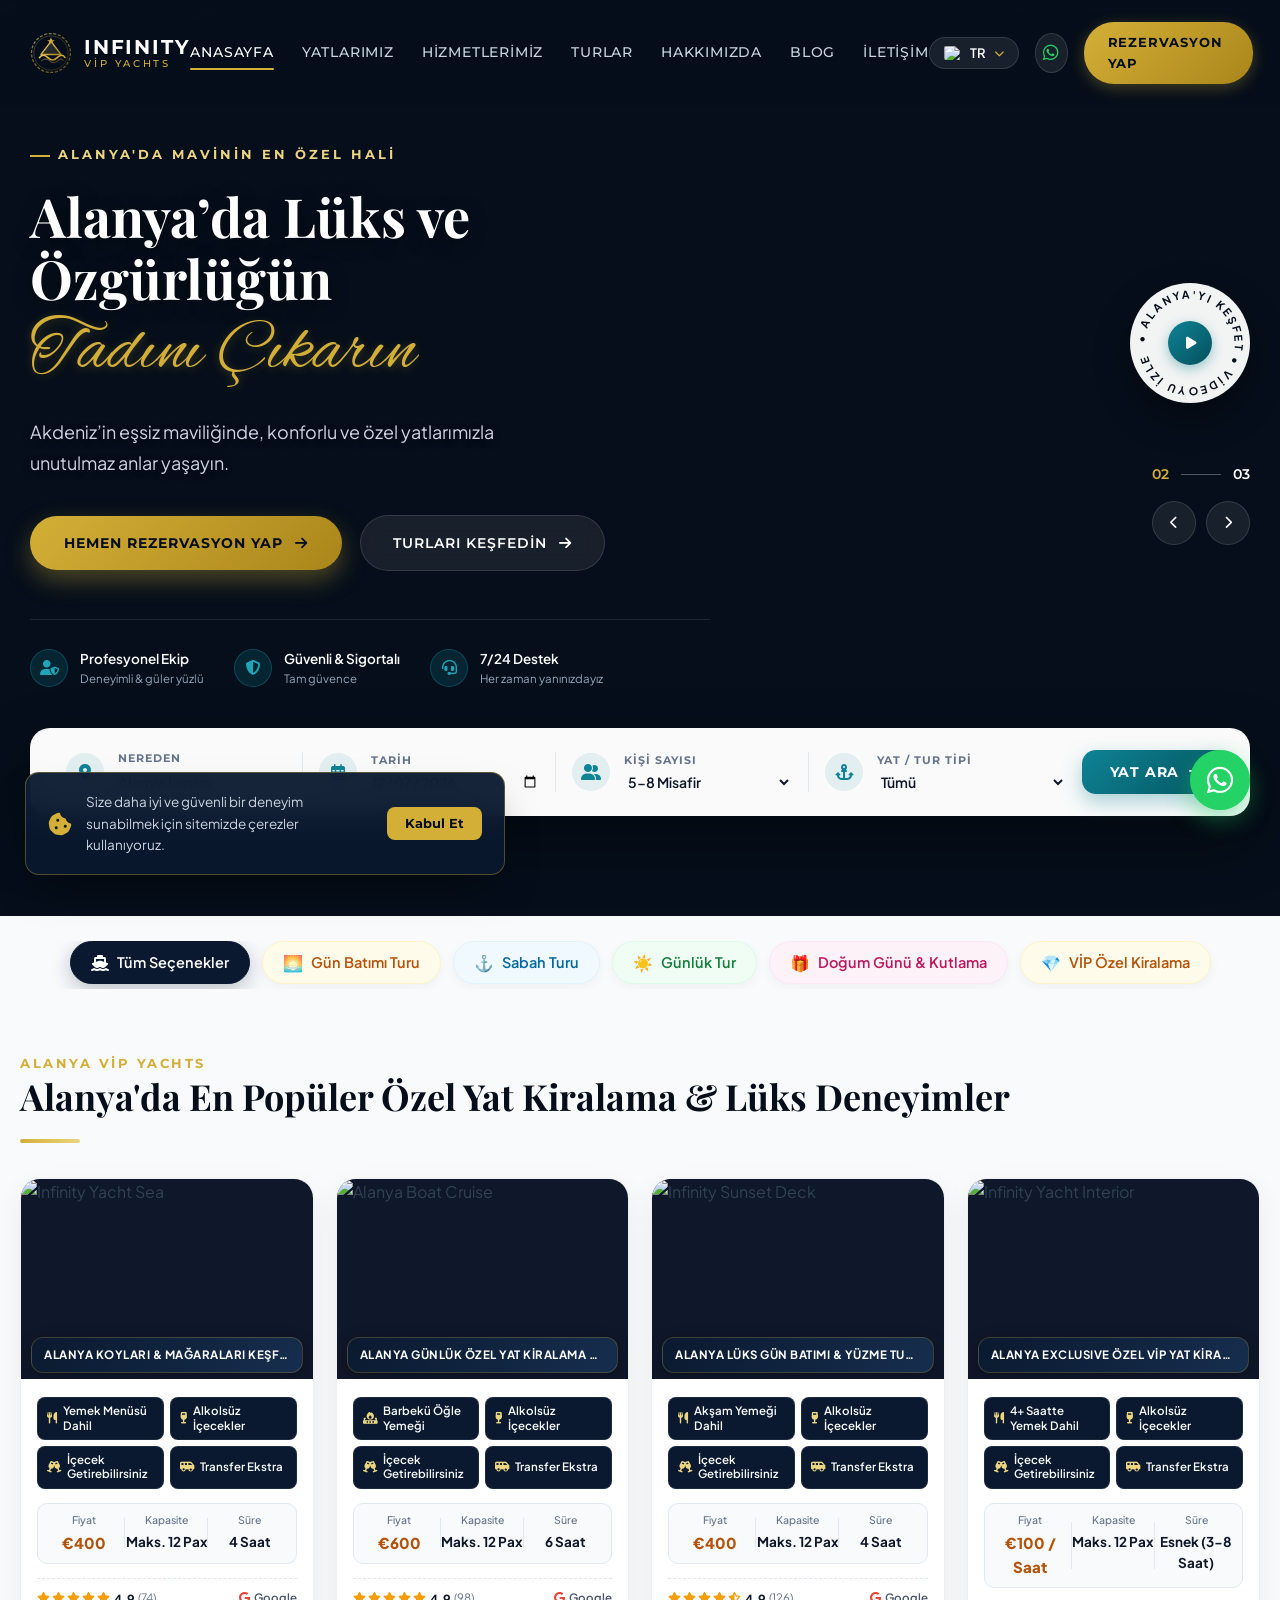
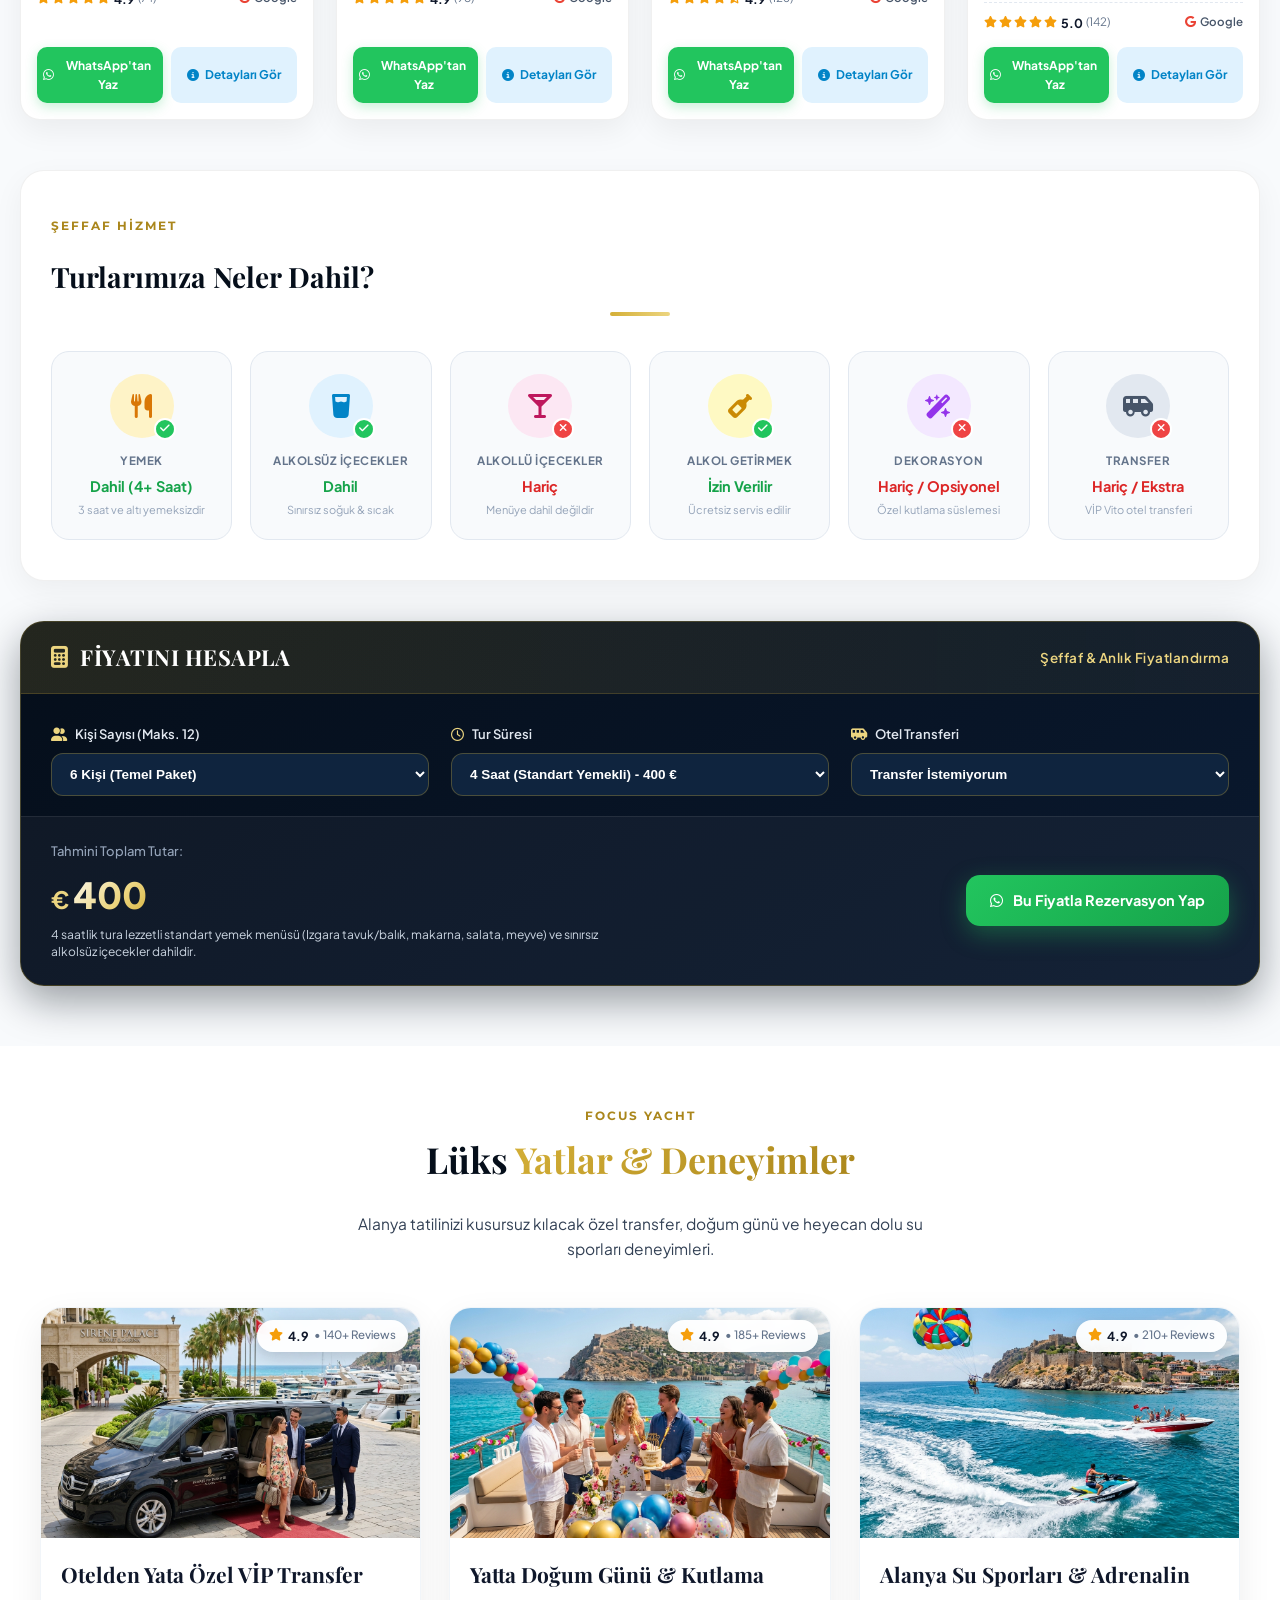
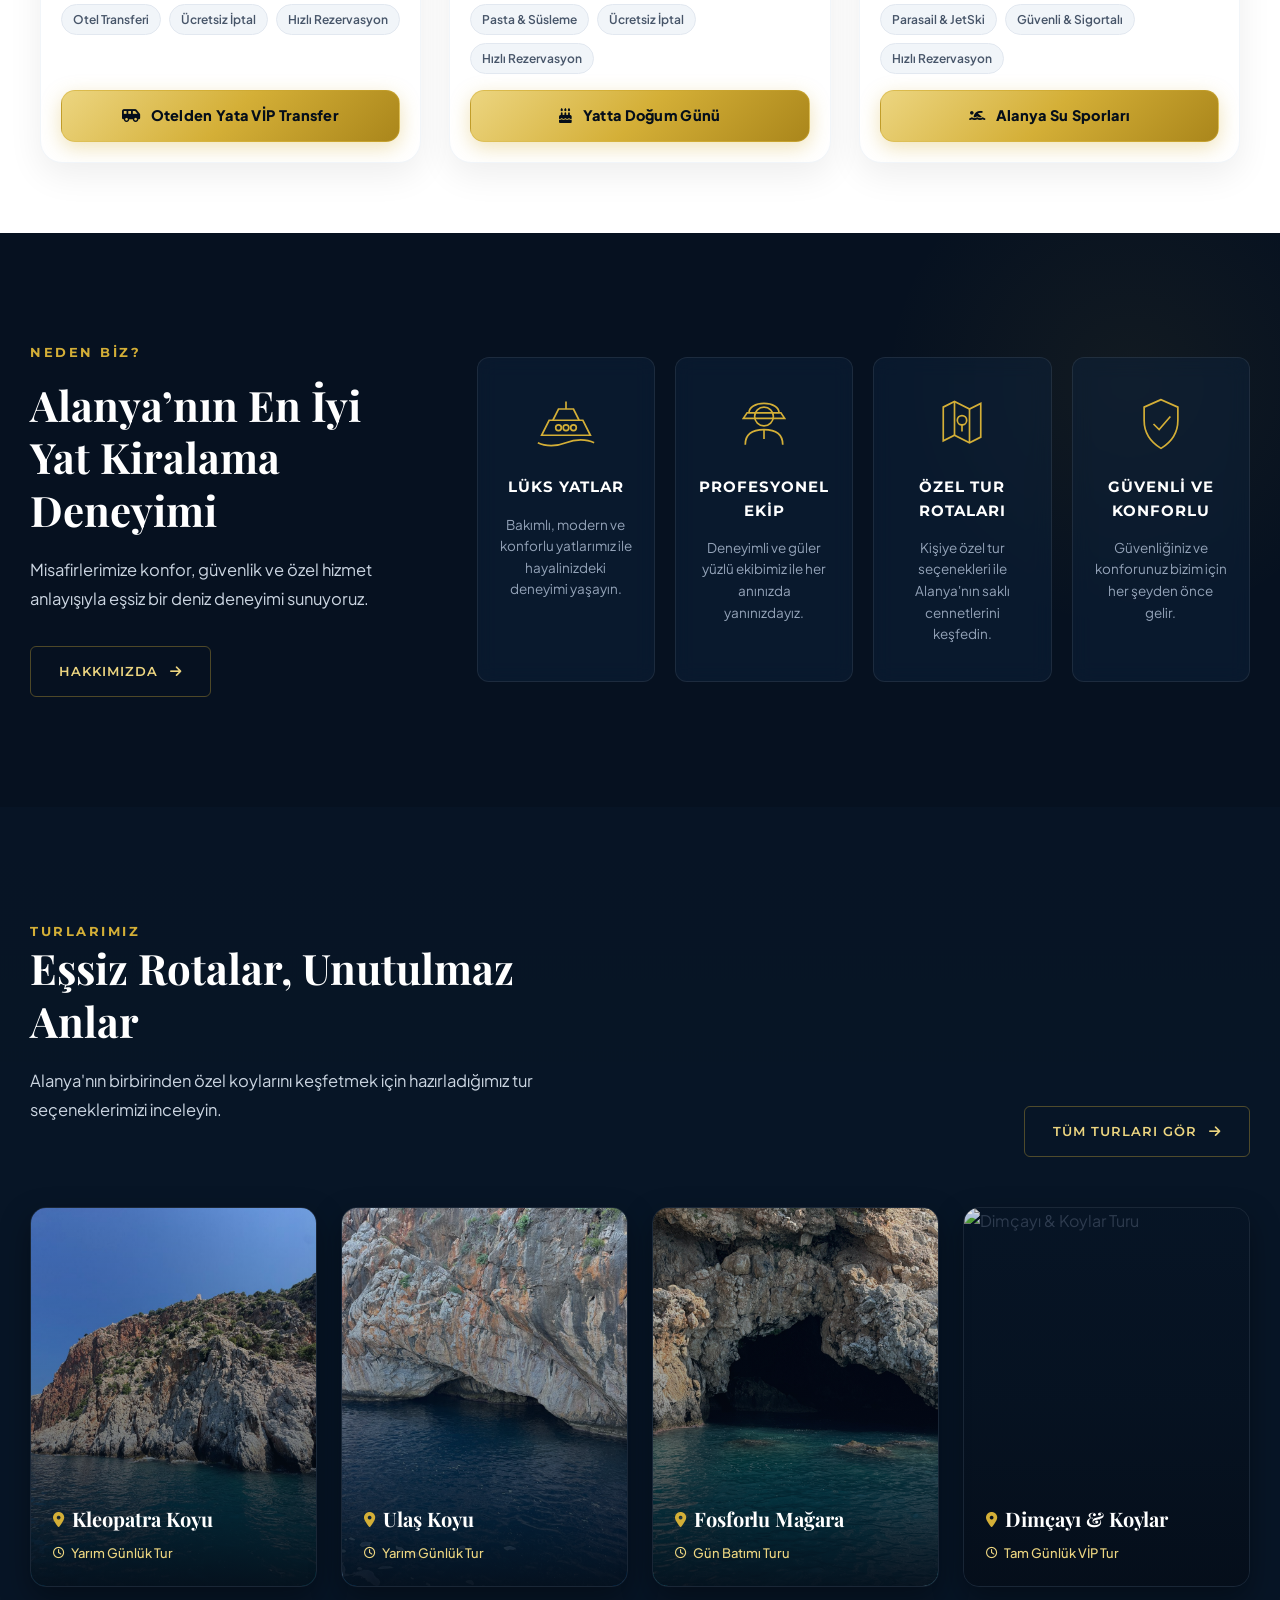
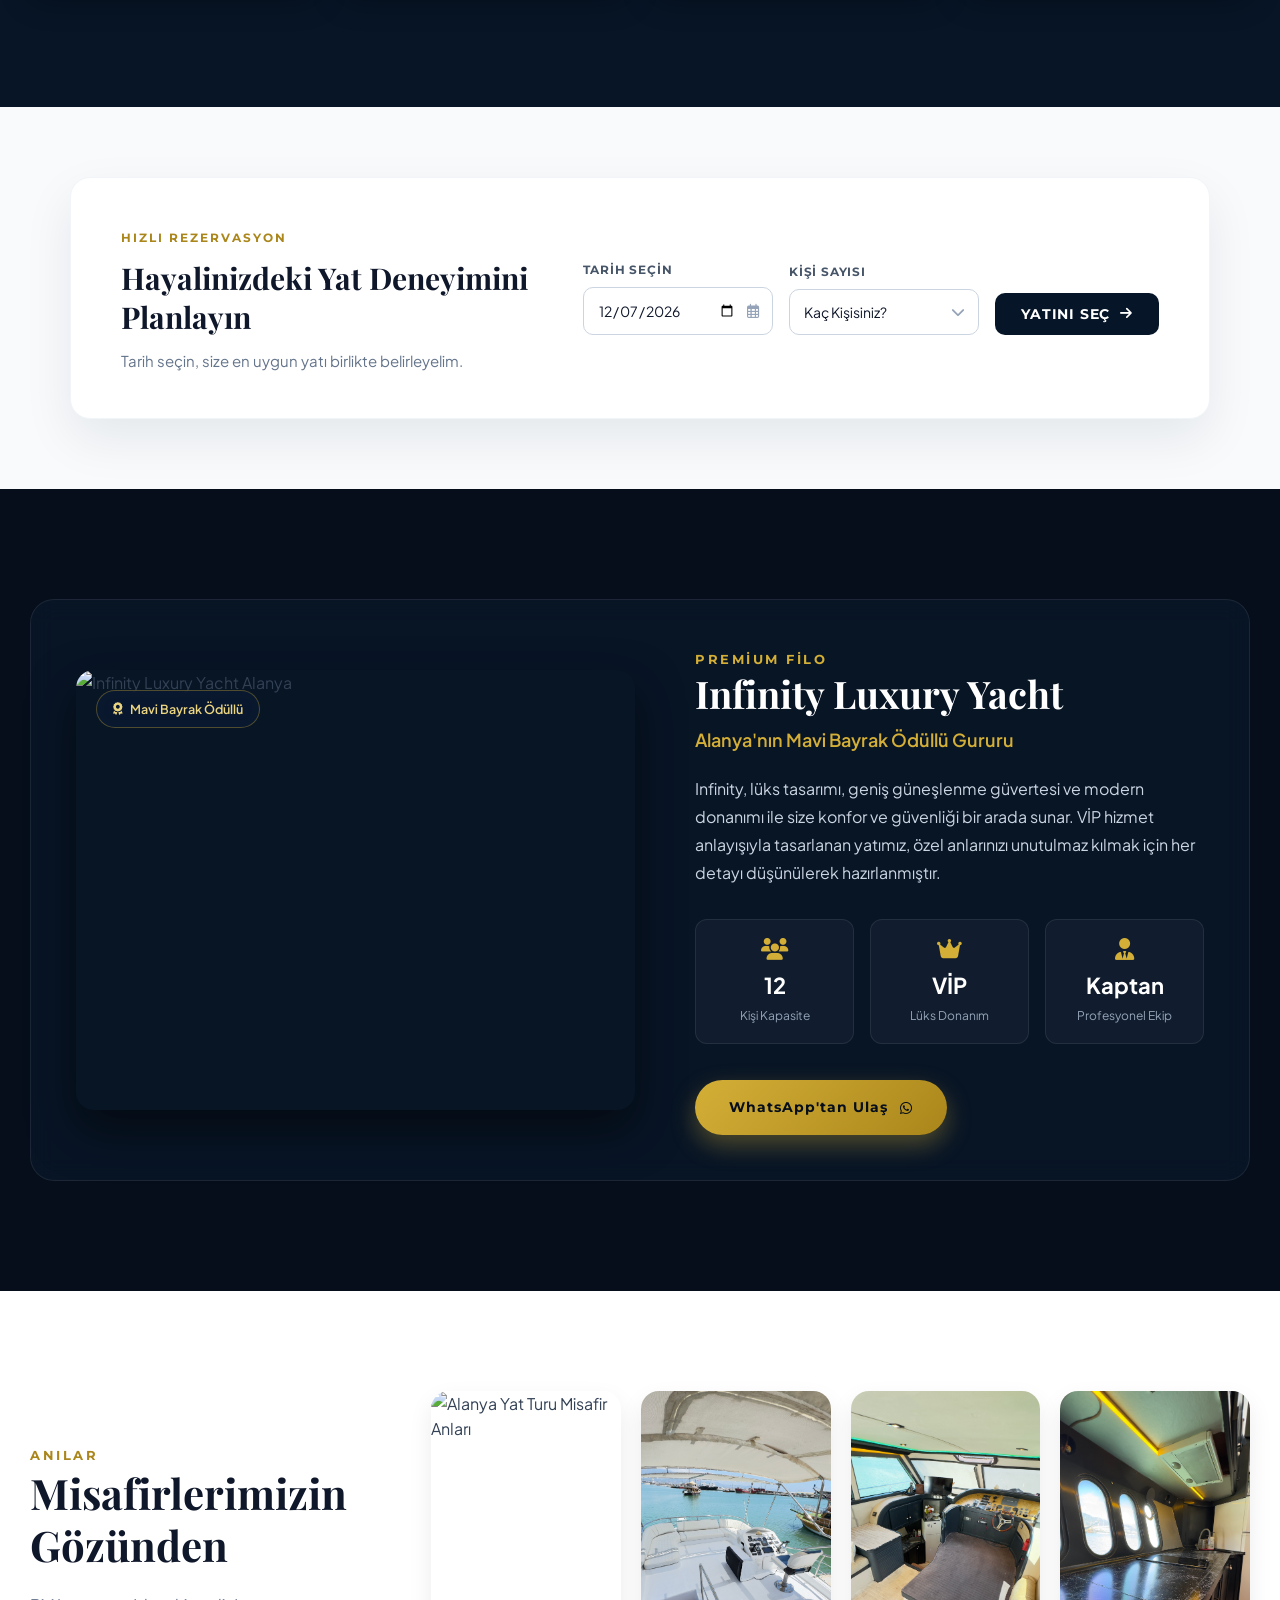
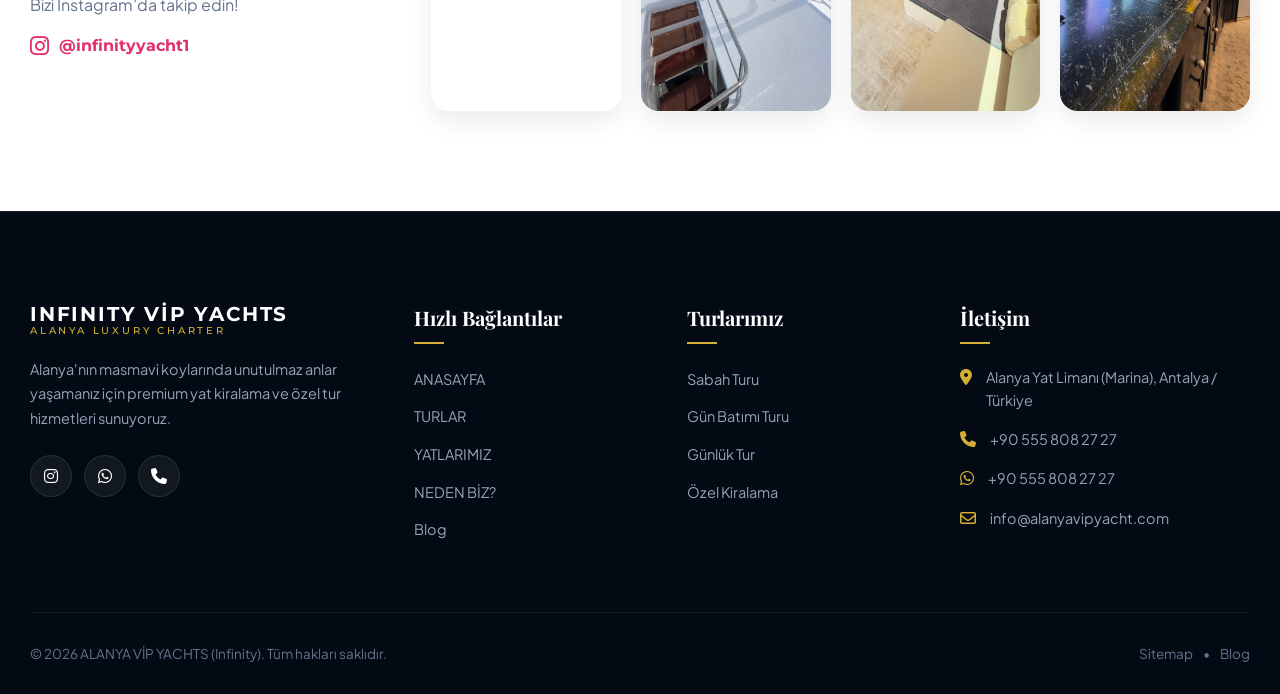
==== commit 22231c8b: "SEO anahtar kelimeleri, Schema JSON-LD ve WhatsApp hazir mesajlari" ====
--- a/index.html
+++ b/index.html
@@ -4,7 +4,29 @@
     <meta charset="UTF-8">
     <meta name="viewport" content="width=device-width, initial-scale=1.0">
     <title data-translate="site_title">ALANYA VİP YACHTS - Infinity | Lüks Yat Kiralama & Turlar</title>
-    <meta name="description" data-translate="site_description" content="Alanya'nın eşsiz mavi sularında lüks yat kiralama, özel gün batımı, sabah ve günlük turları deneyimleyin.">
+    <meta name="description" data-translate="site_description" content="Alanya'da en popüler lüks yat kiralama, özel tekne turları ve mavi yolculuk. 4 saatlik yemekli tur 400€'dan başlayan fiyatlarla. Hemen WhatsApp'tan rezervasyon yapın!">
+    <meta name="keywords" content="alanya yacht rental, alanya yacht, alanya yacht tour, private boat trip alanya, alanya private boat tour, yacht alanya, private boat alanya, yacht rental alanya, privat bådtur alanya, alanya boat rental, infinity alanya, yacht tour alanya, alanya cruise, alanya vip yacht, alanya vip yachts, alanya yat kiralama, alanya tekne turu, alanya özel tekne turu, alanya lüks yat kiralama, alanya günlük tekne kiralama, alanya gün batımı tekne turu, alanya yat kiralama fiyatları, alanya boot mieten, private bootstour alanya, аренда яхты в аланье, морская прогулка аланья, вип яхта аланья">
+    <meta name="author" content="ALANYA VİP YACHTS">
+    <meta name="robots" content="index, follow, max-image-preview:large, max-snippet:-1, max-video-preview:-1">
+    <link rel="canonical" href="https://xn--alanyavpyachts-cgc.com/">
+    
+    <!-- Open Graph / Facebook / WhatsApp -->
+    <meta property="og:type" content="website">
+    <meta property="og:url" content="https://xn--alanyavpyachts-cgc.com/">
+    <meta property="og:site_name" content="ALANYA VİP YACHTS">
+    <meta property="og:title" content="ALANYA VİP YACHTS | Alanya Yacht Rental, Private Boat Tour & Cruise">
+    <meta property="og:description" content="Alanya's top-rated luxury yacht rental & private boat trips on Infinity Yacht. Best rates from 400€ for 6 guests with meal included.">
+    <meta property="og:image" content="https://xn--alanyavpyachts-cgc.com/GÖRSELLER/G9.jpg">
+    <meta property="og:locale" content="tr_TR">
+    <meta property="og:locale:alternate" content="en_US">
+    <meta property="og:locale:alternate" content="ru_RU">
+    <meta property="og:locale:alternate" content="de_DE">
+    
+    <!-- Twitter Card -->
+    <meta name="twitter:card" content="summary_large_image">
+    <meta name="twitter:title" content="ALANYA VİP YACHTS | Luxury Yacht Rental & Private Boat Tour">
+    <meta name="twitter:description" content="Alanya yacht rental & private boat trips on Infinity Yacht. Best rates from 400€ for 6 guests with meal included.">
+    <meta name="twitter:image" content="https://xn--alanyavpyachts-cgc.com/GÖRSELLER/G9.jpg">
     
     <!-- Google Fonts -->
     <link rel="preconnect" href="https://fonts.googleapis.com">
@@ -16,6 +38,90 @@
     
     <link rel="stylesheet" href="style.css">
     <link rel="preload" as="image" href="GÖRSELLER/G9.jpg">
+
+    <!-- Structured Data (JSON-LD) -->
+    <script type="application/ld+json">
+    {
+      "@context": "https://schema.org",
+      "@type": ["LocalBusiness", "TouristAttraction", "BoatReservation"],
+      "name": "ALANYA VİP YACHTS - Infinity Luxury Charter",
+      "image": "https://xn--alanyavpyachts-cgc.com/GÖRSELLER/G9.jpg",
+      "url": "https://xn--alanyavpyachts-cgc.com/",
+      "telephone": "+905558082727",
+      "priceRange": "€300 - €800",
+      "address": {
+        "@type": "PostalAddress",
+        "streetAddress": "Alanya Yat Limani Marina",
+        "addressLocality": "Alanya",
+        "addressRegion": "Antalya",
+        "postalCode": "07400",
+        "addressCountry": "TR"
+      },
+      "geo": {
+        "@type": "GeoCoordinates",
+        "latitude": 36.5369,
+        "longitude": 31.9961
+      },
+      "openingHoursSpecification": {
+        "@type": "OpeningHoursSpecification",
+        "dayOfWeek": [
+          "Monday", "Tuesday", "Wednesday", "Thursday", "Friday", "Saturday", "Sunday"
+        ],
+        "opens": "07:00",
+        "closes": "23:30"
+      },
+      "aggregateRating": {
+        "@type": "AggregateRating",
+        "ratingValue": "4.9",
+        "reviewCount": "142",
+        "bestRating": "5",
+        "worstRating": "1"
+      },
+      "sameAs": [
+        "https://www.instagram.com/infinityyacht1"
+      ]
+    }
+    </script>
+    <script type="application/ld+json">
+    {
+      "@context": "https://schema.org",
+      "@type": "FAQPage",
+      "mainEntity": [
+        {
+          "@type": "Question",
+          "name": "Alanya yat kiralama fiyatları ne kadar?",
+          "acceptedAnswer": {
+            "@type": "Answer",
+            "text": "ALANYA VİP YACHTS turlarında 4 saatlik standart lüks yat kiralama 1-6 kişiye kadar 400€'dur. 6 kişinin üzerindeki her ek misafir için +25€ eklenir (Maksimum 12 kişi). 4 saat ve üzeri turlara lezzetli standart yemek menüsü ve sınırsız alkolsüz içecekler dahildir."
+          }
+        },
+        {
+          "@type": "Question",
+          "name": "How much does a private yacht tour cost in Alanya?",
+          "acceptedAnswer": {
+            "@type": "Answer",
+            "text": "Private yacht charter on ALANYA VİP YACHTS starts at 400€ for a 4-hour cruise covering up to 6 guests with meal included. Extra guests are 25€ each up to 12 guests maximum capacity."
+          }
+        },
+        {
+          "@type": "Question",
+          "name": "Teknede yemek ve içecek servisi var mı?",
+          "acceptedAnswer": {
+            "@type": "Answer",
+            "text": "Evet, 4 saat ve üzeri tüm turlarımızda ızgara tavuk, balık veya köfte, makarna, taze mevsim salatası, meyve tabağı ve sınırsız alkolsüz içecekler (kola, fanta, çay, kahve, su) fiyata dahildir. Misafirlerimiz kendi alkollü içeceklerini de getirebilir."
+          }
+        },
+        {
+          "@type": "Question",
+          "name": "Alanya'da hangi koyları ve mağaraları geziyoruz?",
+          "acceptedAnswer": {
+            "@type": "Answer",
+            "text": "Kırmızı Kule, Tarihi Tersane, Korsanlar Mağarası, Aşıklar Mağarası, Fosforlu Mağara, Kleopatra Plajı, Ulaş Koyu ve Kaplumbağa Koyu rotamızda yer alır."
+          }
+        }
+      ]
+    }
+    </script>
 </head>
 <body>
 
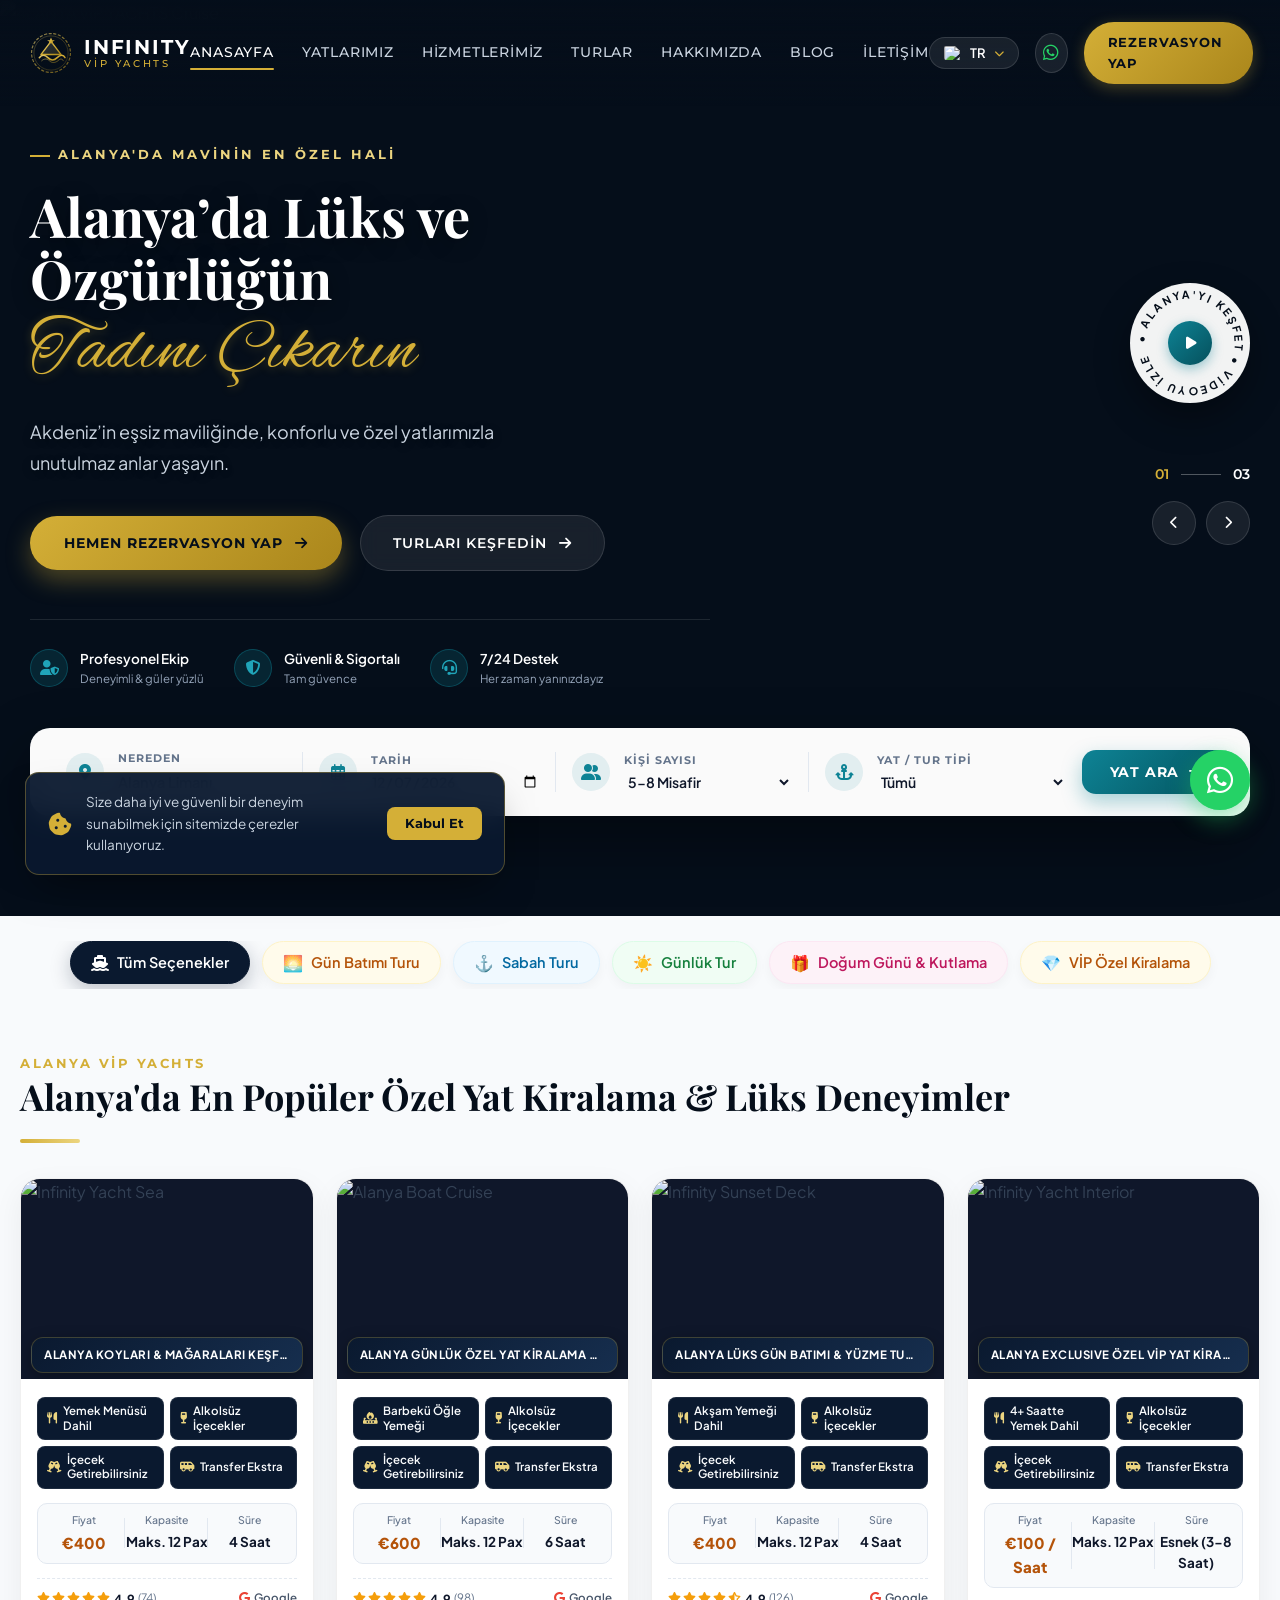
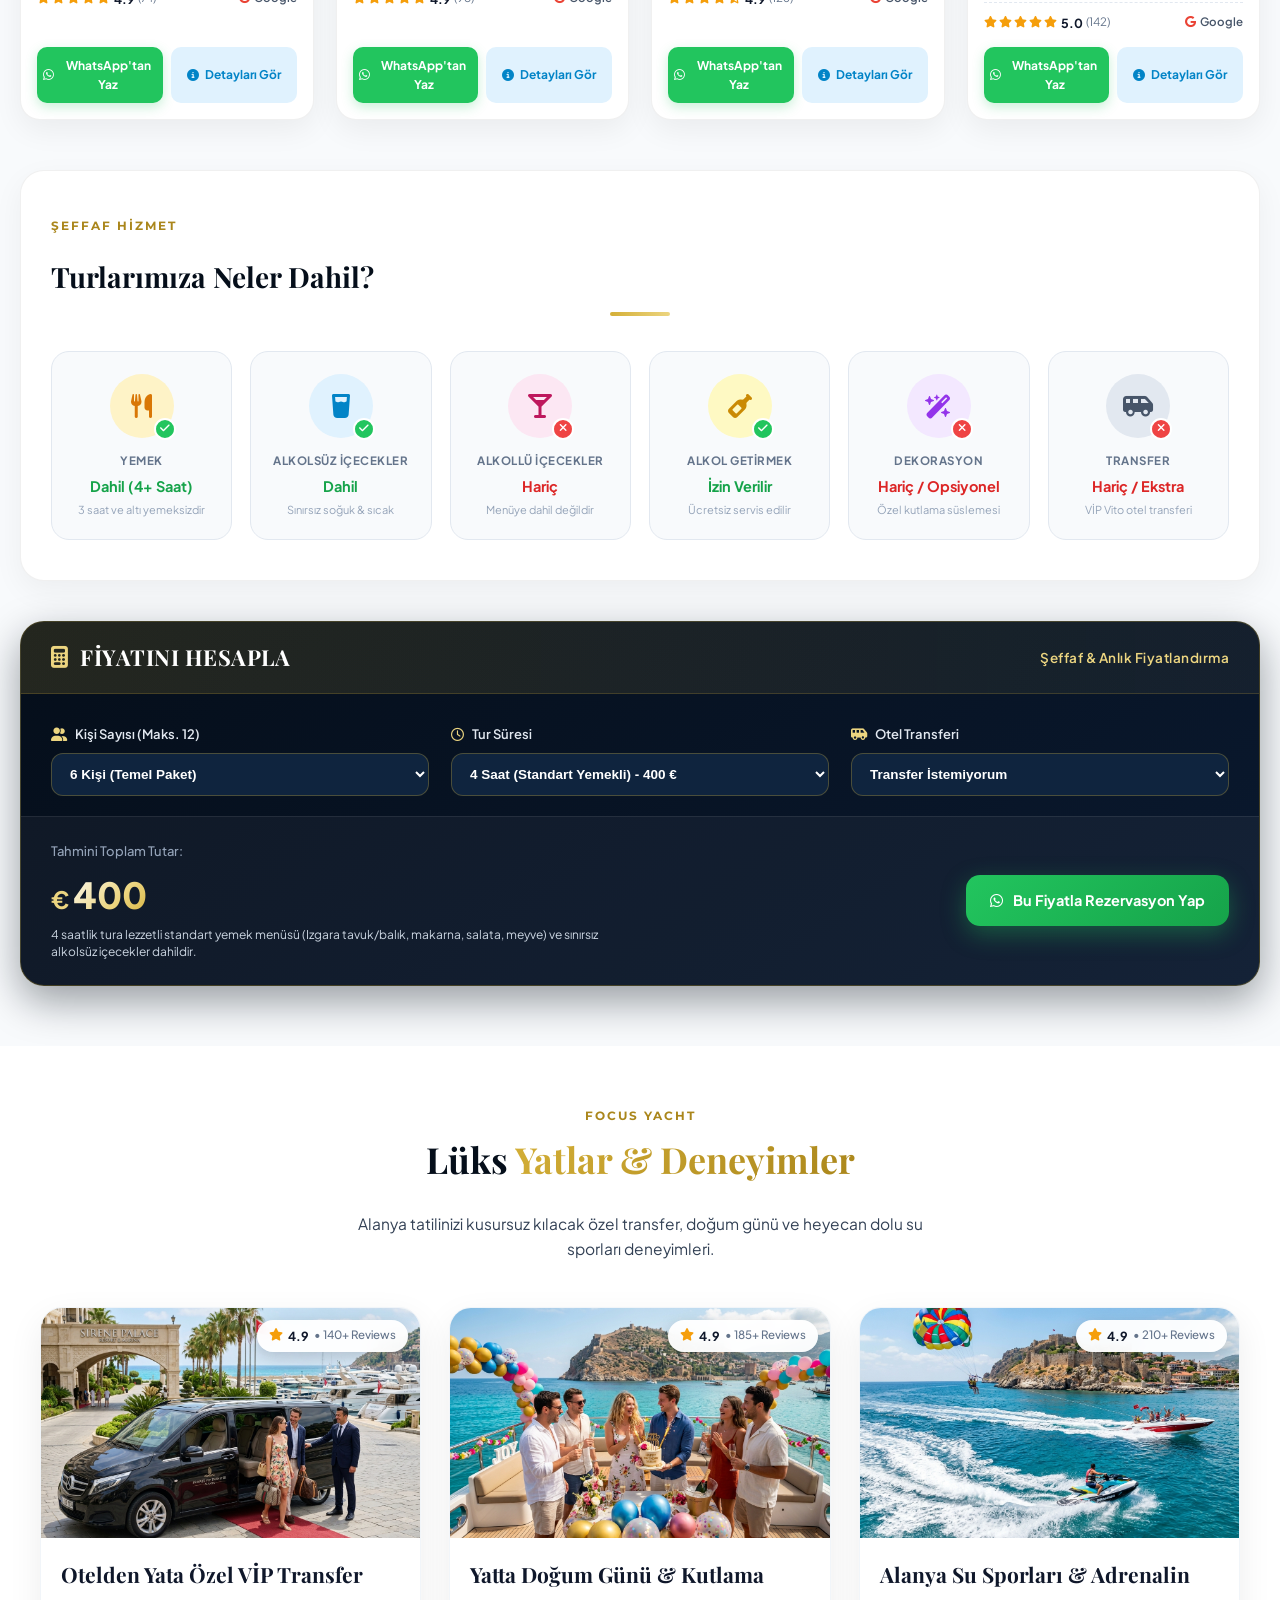
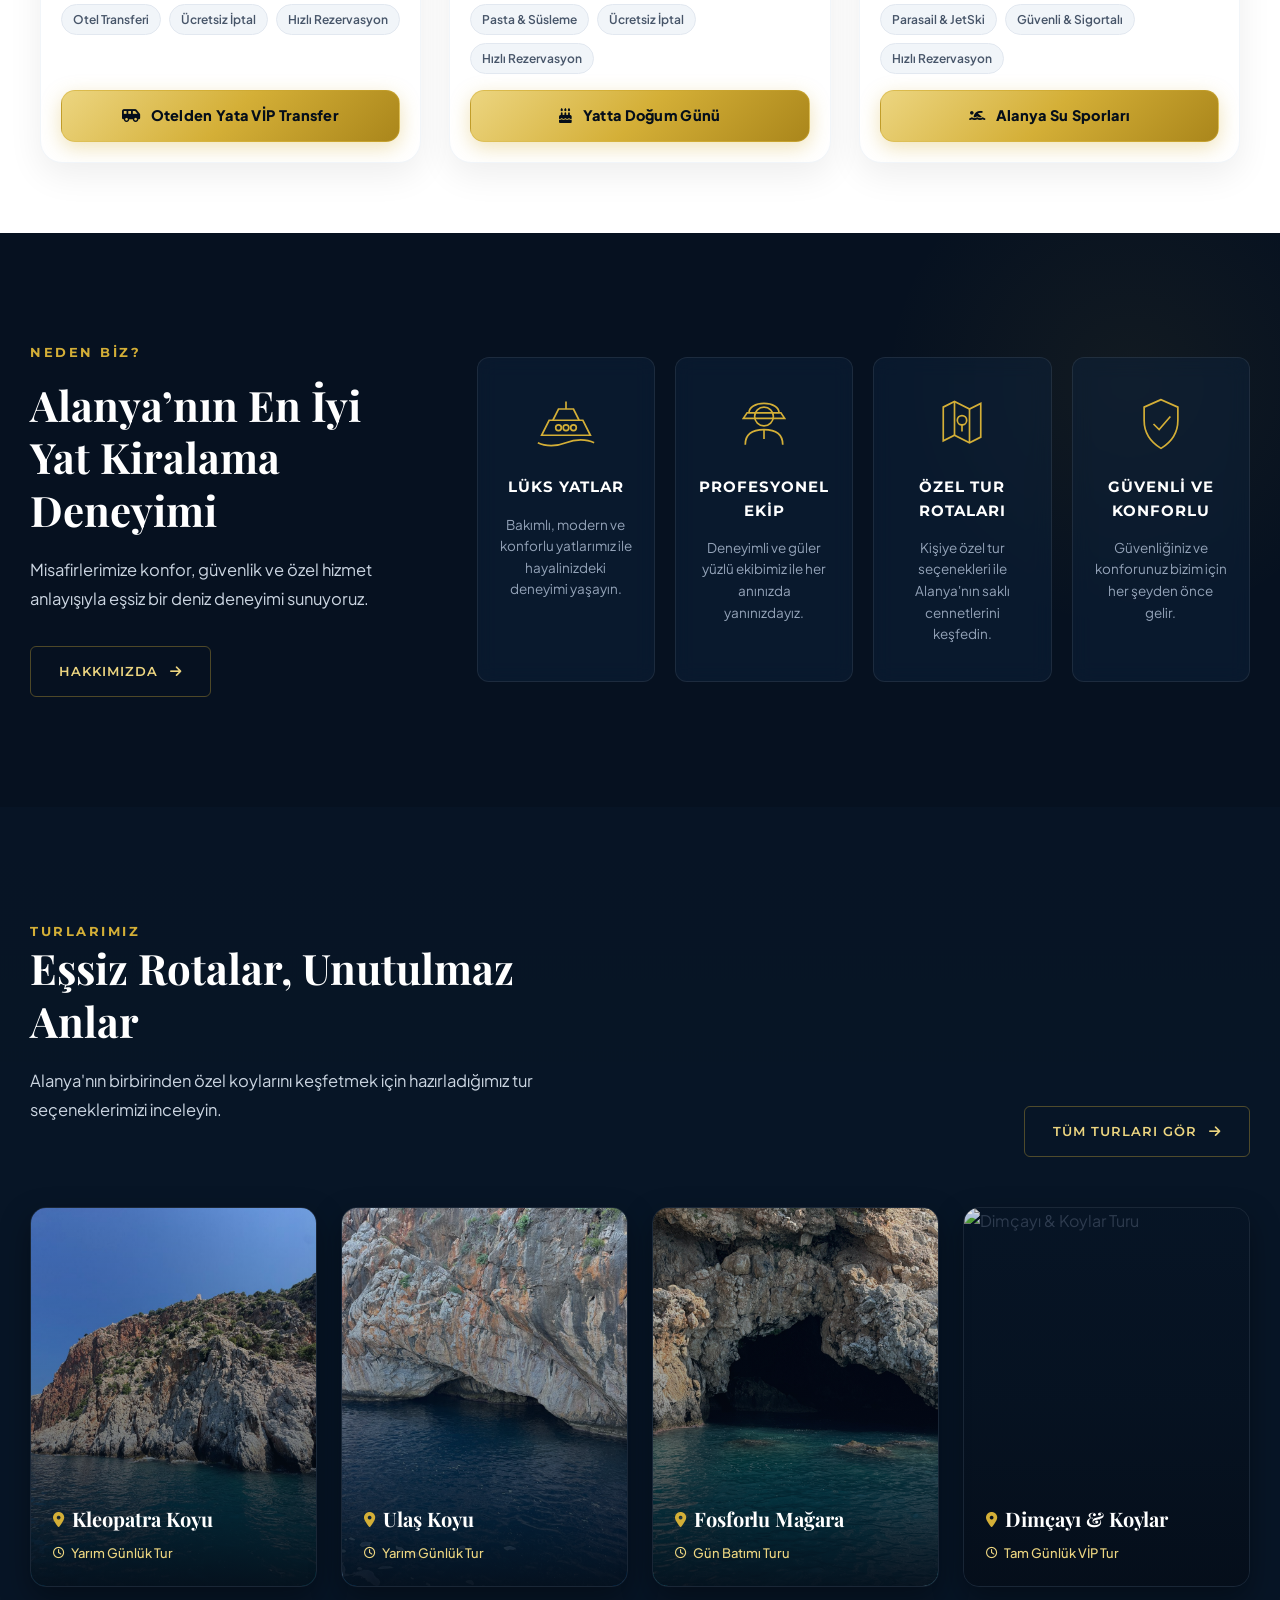
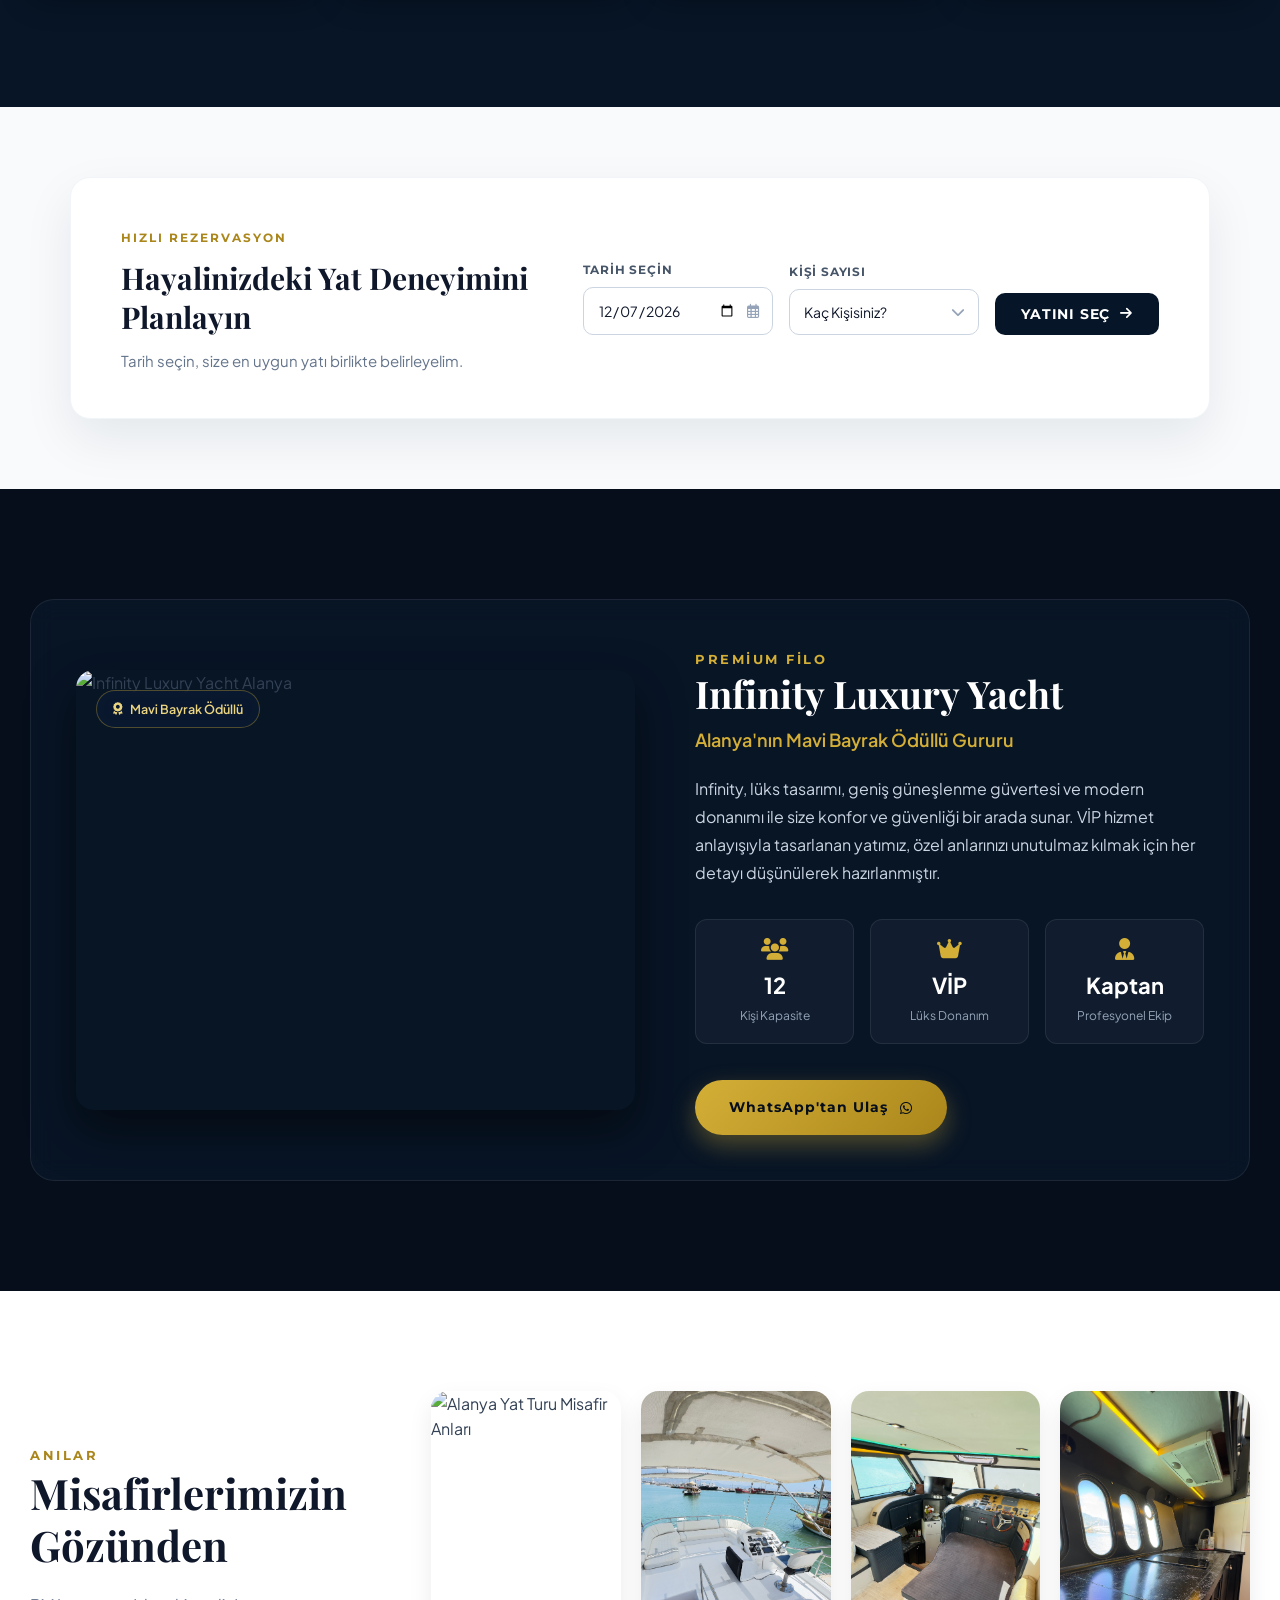
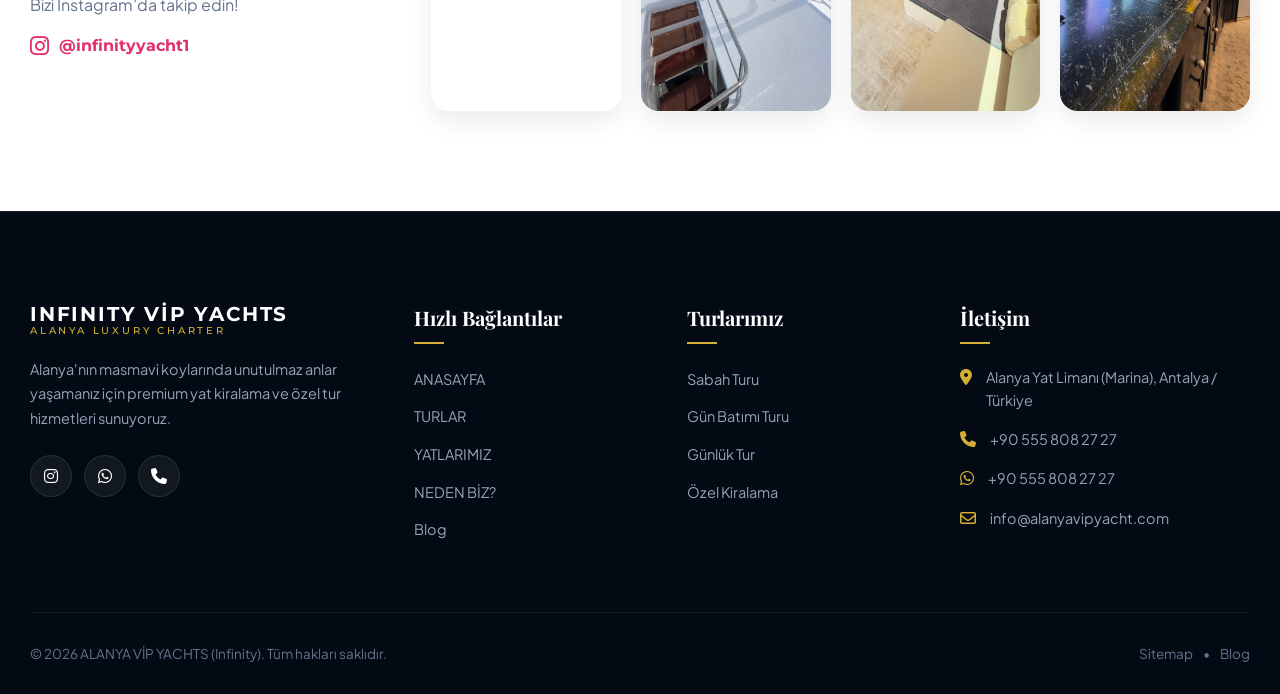
==== commit e46689da: "Video butonu coklu dil ceviri destegi ve mobil hero arka plan kadraj duzeltmesi" ====
--- a/index.html
+++ b/index.html
@@ -286,7 +286,7 @@
                                 <path id="textPath" d="M 50, 50 m -37, 0 a 37,37 0 1,1 74,0 a 37,37 0 1,1 -74,0"/>
                             </defs>
                             <text font-size="9" fill="currentColor" letter-spacing="2">
-                                <textPath href="#textPath" startOffset="0%">• ALANYA'YI KEŞFET • VİDEOYU İZLE </textPath>
+                                <textPath id="hero-circle-text" href="#textPath" startOffset="0%" data-translate="hero_video_circle_text">• ALANYA'YI KEŞFET • VİDEOYU İZLE </textPath>
                             </text>
                         </svg>
                     </div>
--- a/style.css
+++ b/style.css
@@ -2333,25 +2333,70 @@
     }
 
     .hero-section {
-        padding: 11rem 0 6rem 0;
+        padding: 8.5rem 0 3.5rem 0;
         min-height: auto;
+        position: relative;
+        background: #050e1a;
+    }
+
+    .hero-bg-wrapper {
+        position: absolute;
+        top: 0;
+        left: 0;
+        width: 100%;
+        height: 380px;
+        overflow: hidden;
+        z-index: 1;
+    }
+
+    .hero-bg-img {
+        width: 100%;
+        height: 100%;
+        object-fit: cover;
+        object-position: center 25%;
+        filter: brightness(0.85);
+    }
+
+    .hero-overlay {
+        position: absolute;
+        top: 0;
+        left: 0;
+        width: 100%;
+        height: 100%;
+        background: linear-gradient(180deg, 
+            rgba(5, 14, 26, 0.25) 0%, 
+            rgba(5, 14, 26, 0.6) 45%, 
+            rgba(5, 14, 26, 0.95) 85%, 
+            #050e1a 100%);
     }
 
     .hero-container {
-        padding: 0 1.8rem;
+        position: relative;
+        z-index: 2;
+        padding: 0 1.6rem;
+    }
+
+    .hero-subtitle-badge {
+        font-size: 1.1rem;
+        margin-bottom: 1.2rem;
     }
 
     .hero-title {
-        font-size: 3.8rem;
+        font-size: 3.2rem;
+        line-height: 1.2;
+        margin-bottom: 1.6rem;
     }
 
     .hero-title .script-accent {
-        font-size: 5.6rem;
+        font-size: 4.6rem;
+        line-height: 1.1;
+        margin-top: 0.2rem;
     }
 
     .hero-desc {
-        font-size: 1.55rem;
-        margin-bottom: 2.8rem;
+        font-size: 1.45rem;
+        line-height: 1.5;
+        margin-bottom: 2.2rem;
     }
 
     .hero-actions {
@@ -2537,12 +2582,24 @@
         font-size: 52%;
     }
 
+    .hero-section {
+        padding: 8.5rem 0 3rem 0;
+    }
+
+    .hero-bg-wrapper {
+        height: 320px;
+    }
+
+    .hero-bg-img {
+        object-position: center 20%;
+    }
+
     .hero-title {
-        font-size: 3.2rem;
+        font-size: 2.8rem;
     }
 
     .hero-title .script-accent {
-        font-size: 4.8rem;
+        font-size: 4.2rem;
     }
 
     .memories-gallery-grid {
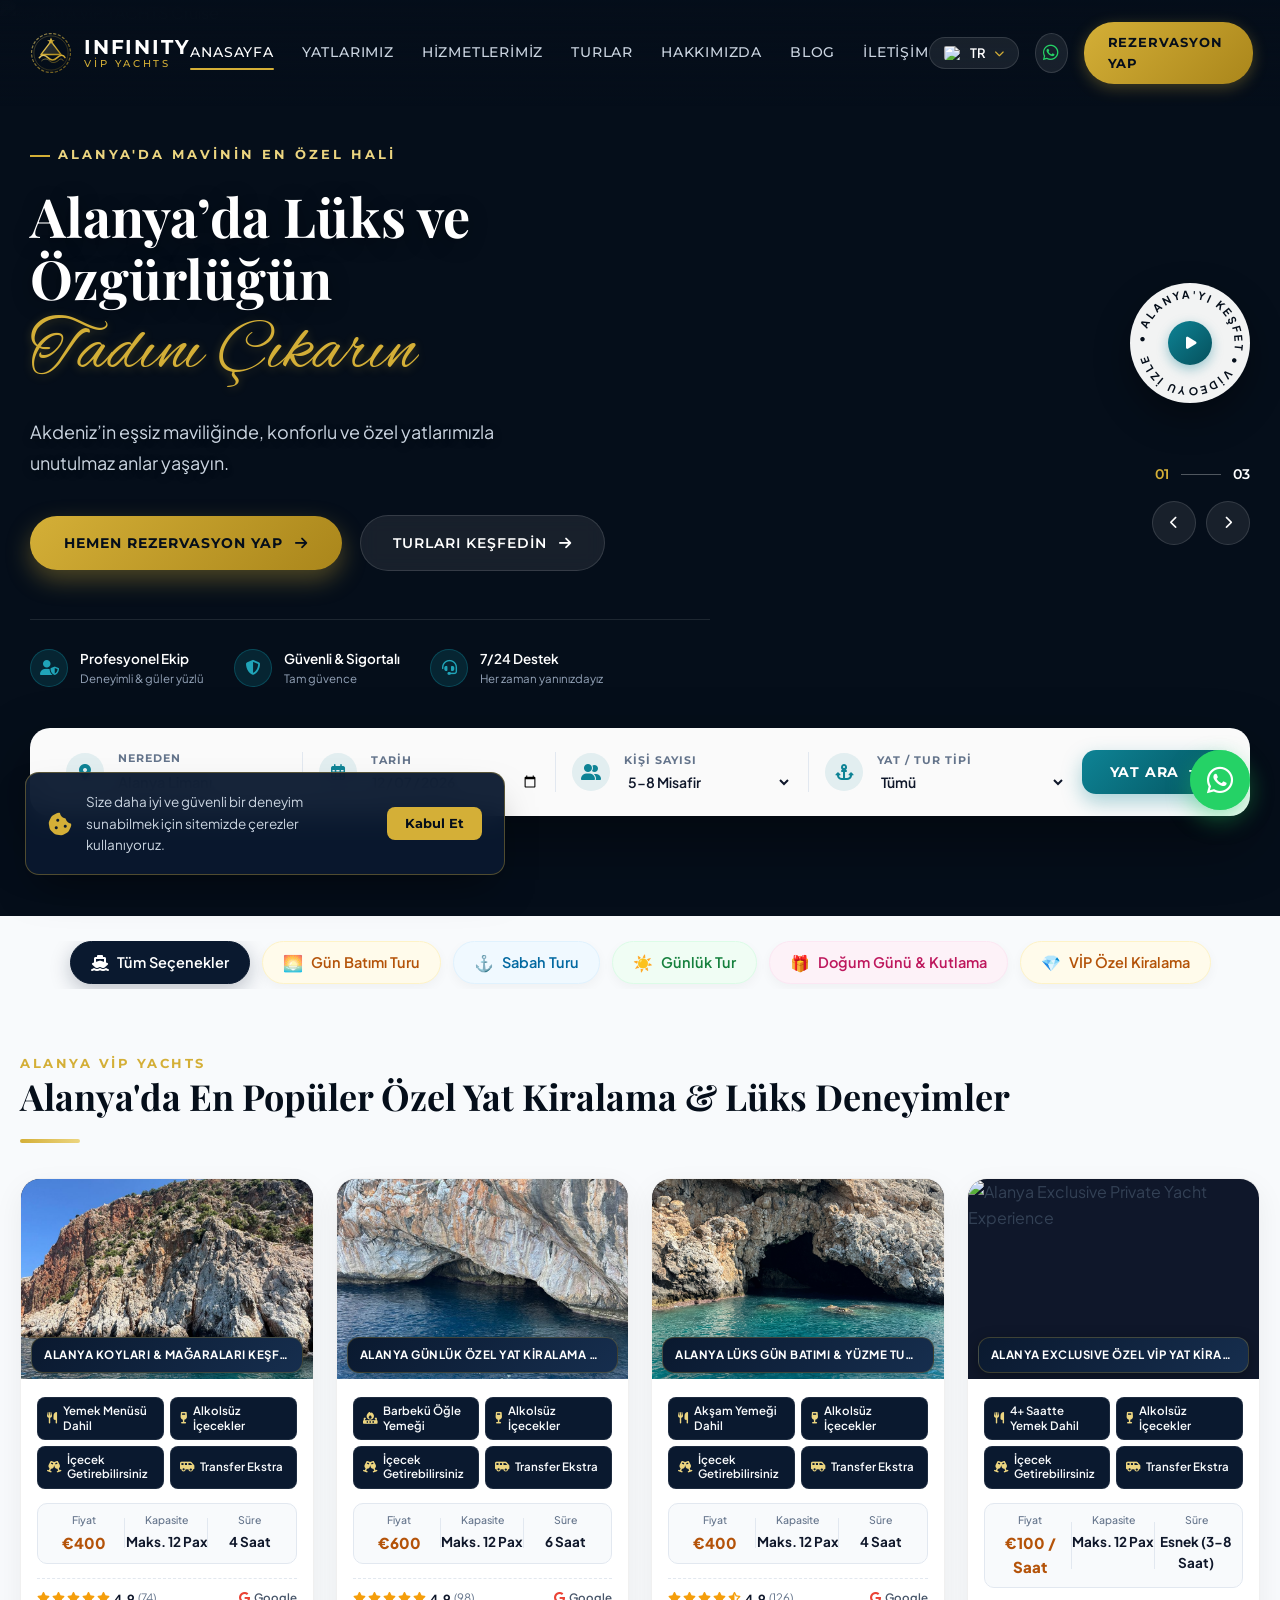
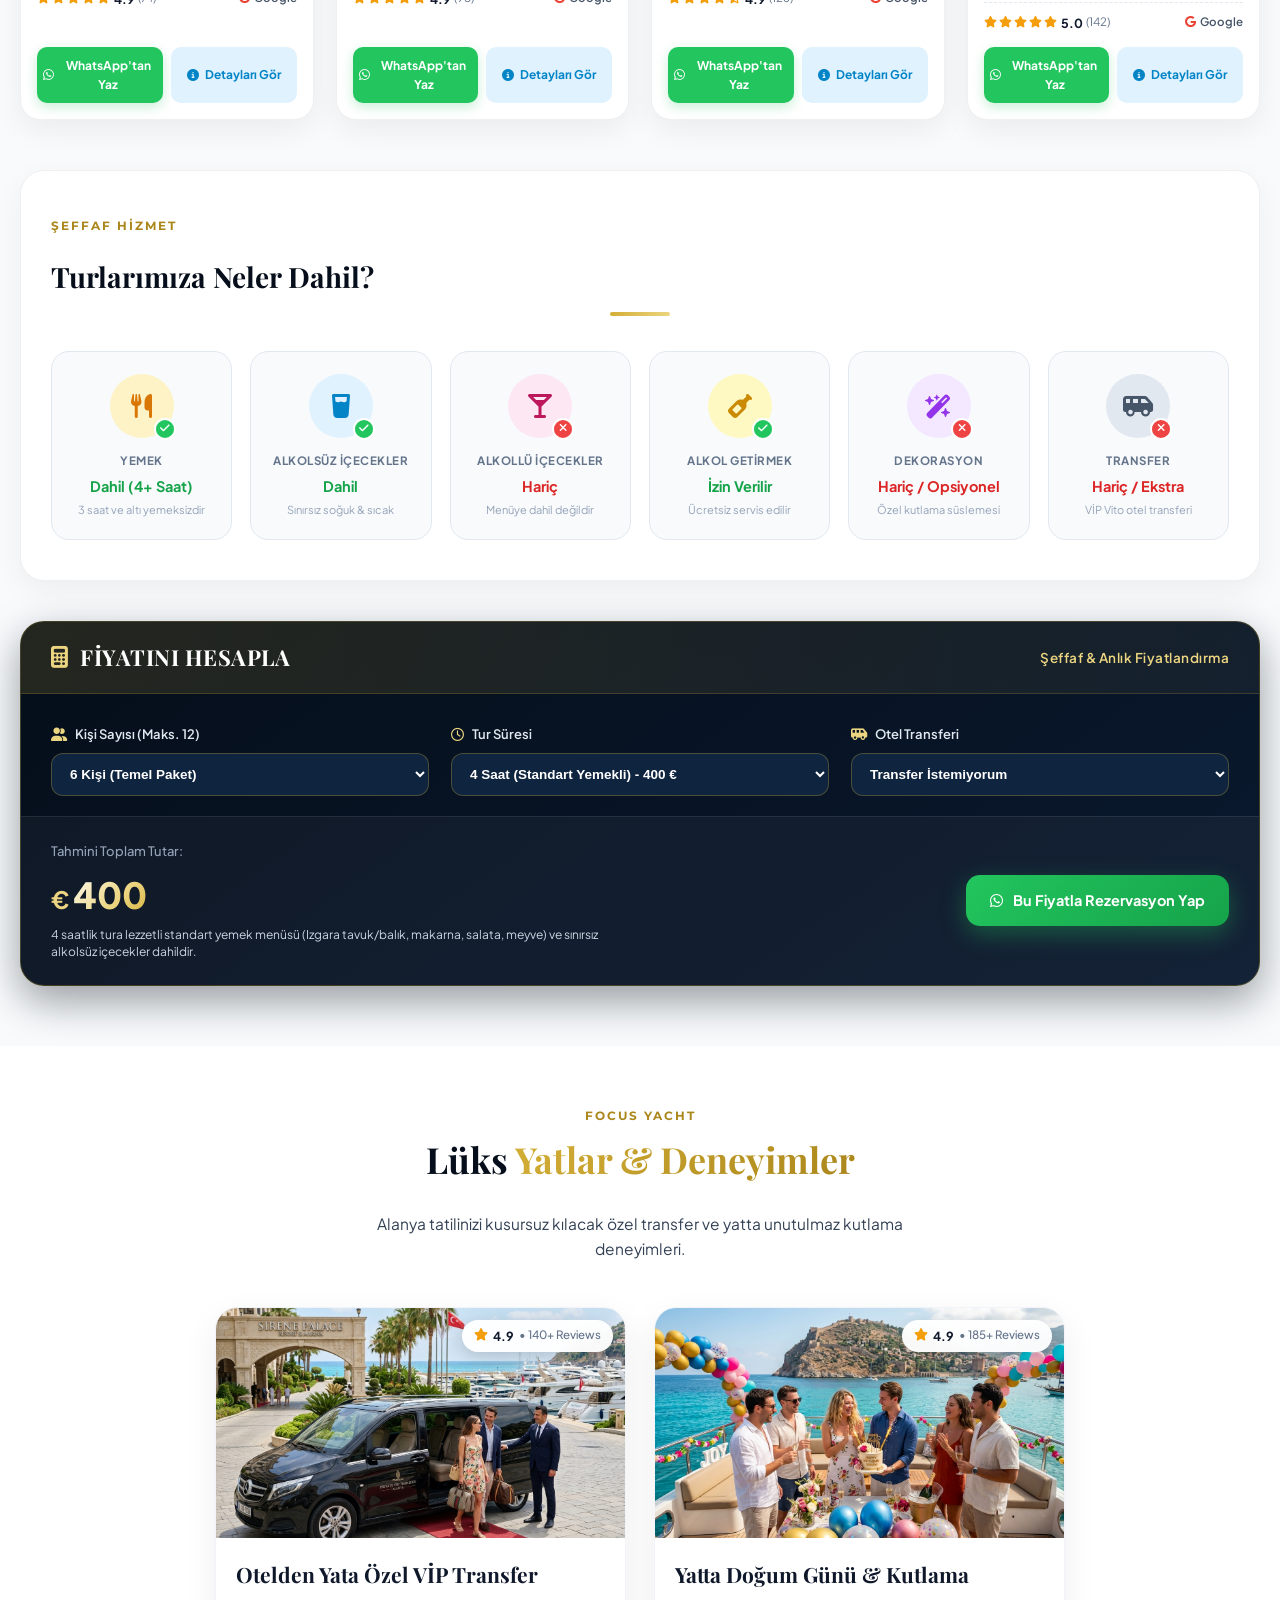
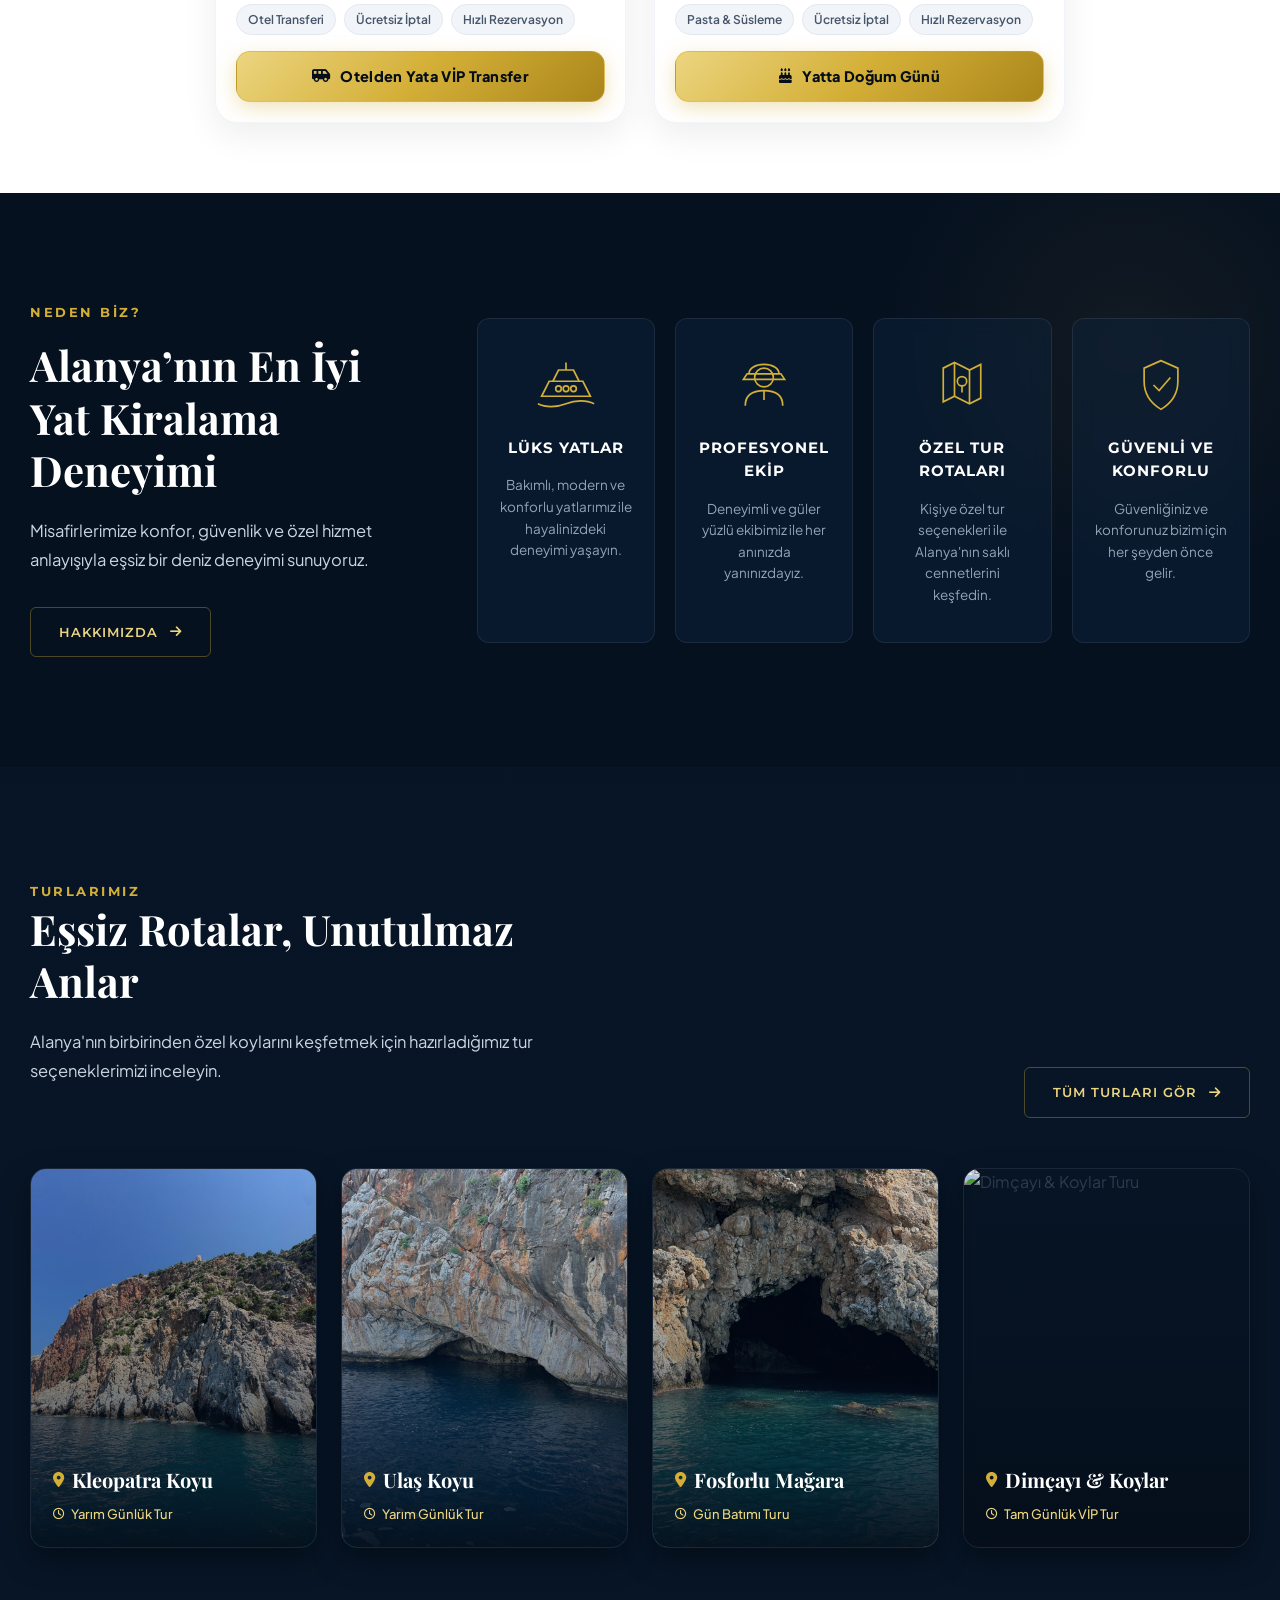
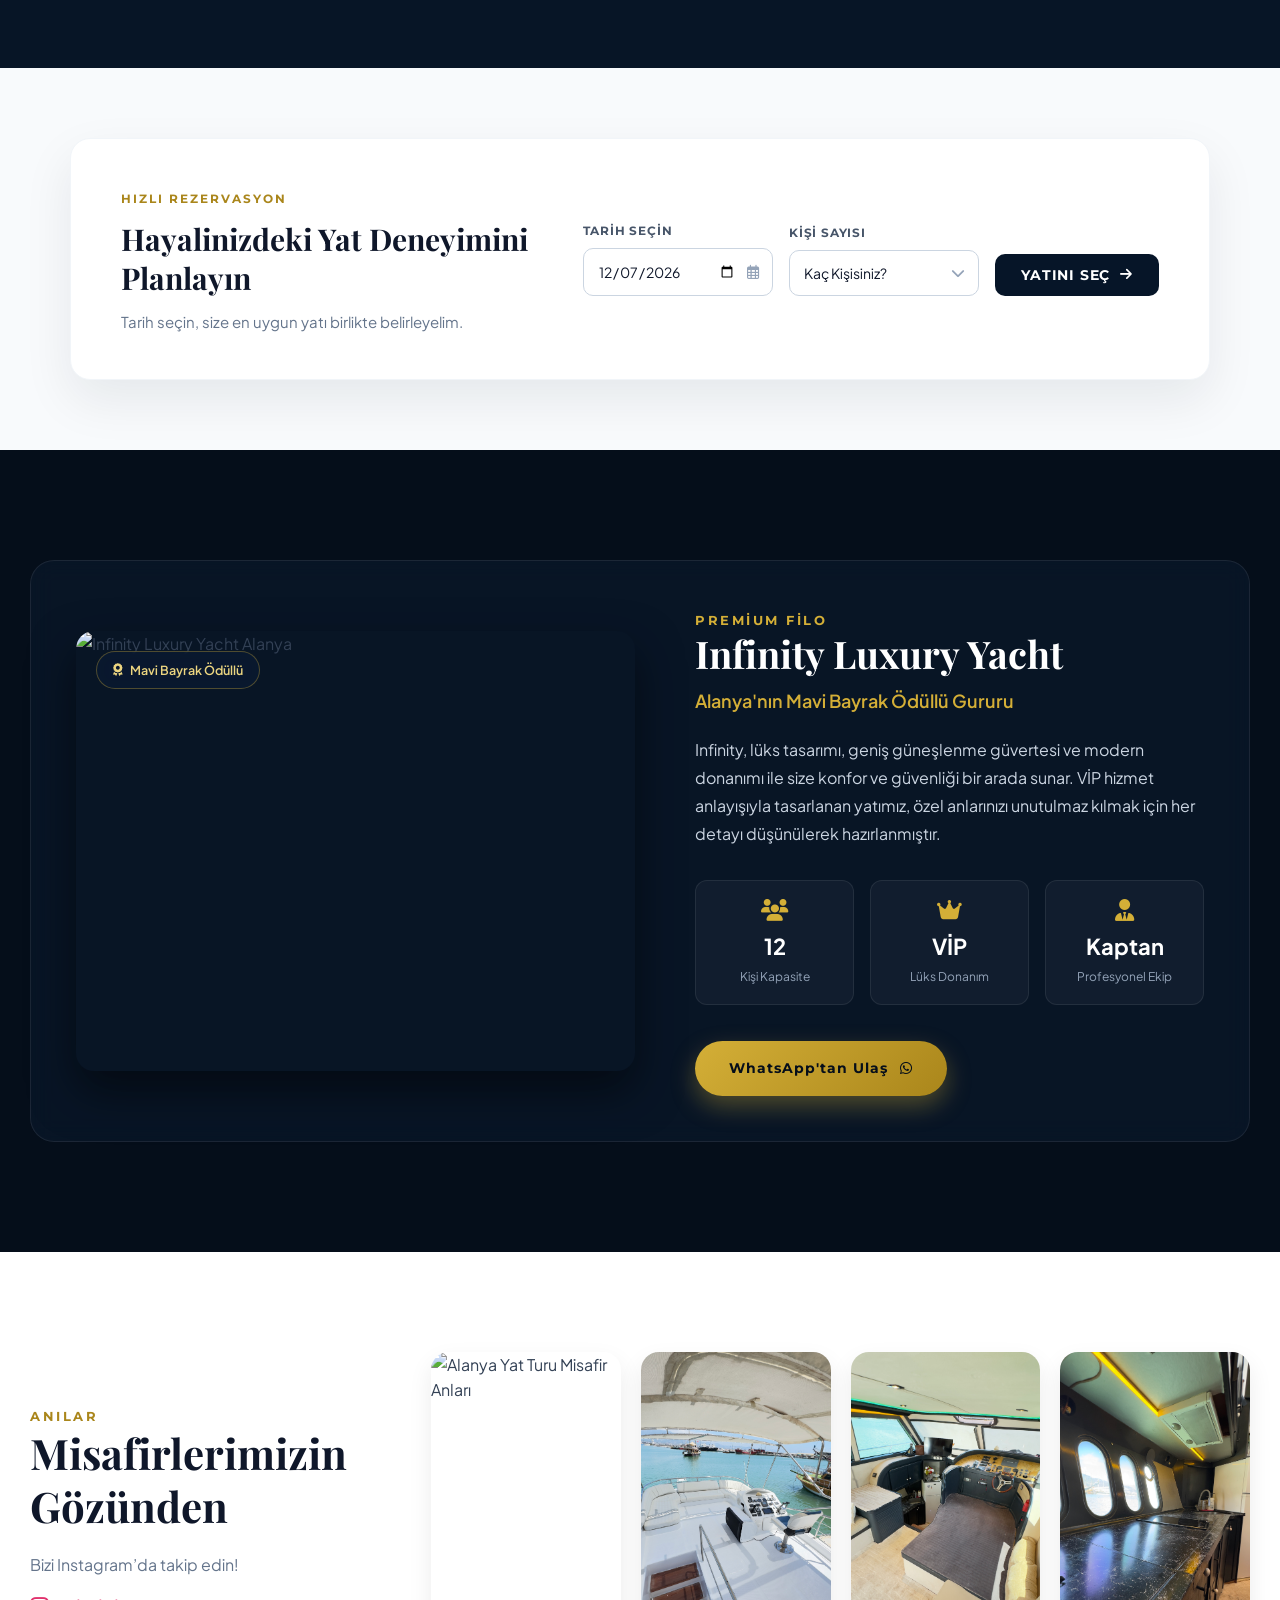
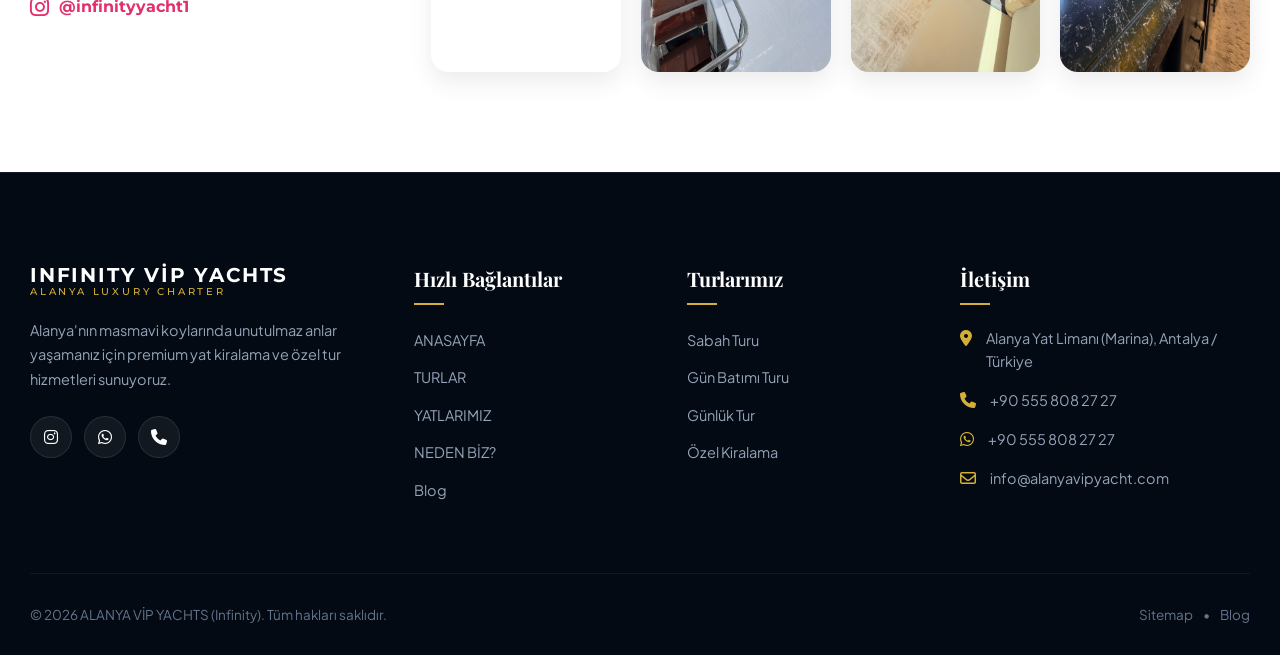
==== commit 579293dc: "Su sporlari karti kaldirildi ve ozel hizmetler 2 kolona dengelendi" ====
--- a/index.html
+++ b/index.html
@@ -833,7 +833,7 @@
                     <span class="text-gold" data-translate="specials_title_part2">Yachts & Experiences</span>
                 </h2>
                 <p class="section-text-muted" data-translate="specials_desc">
-                    Alanya tatilinizi kusursuz kılacak özel transfer, doğum günü ve heyecan dolu su sporları deneyimleri.
+                    Alanya tatilinizi kusursuz kılacak özel transfer ve yatta unutulmaz kutlama deneyimleri.
                 </p>
             </div>
 
@@ -886,32 +886,6 @@
                         <a href="https://wa.me/905558082727?text=Merhaba,%20Yatta%20Doğum%20Günü%20Kutlaması%20ve%20Süsleme%20paketi%20hakkında%20bilgi%20almak%20istiyorum." class="btn-orange-cta wa-link" target="_blank">
                             <i class="fas fa-cake-candles"></i>
                             <span data-translate="service2_btn">Birthday on a Yacht</span>
-                        </a>
-                    </div>
-                </div>
-
-                <!-- Servis Kartı 3: Su Sporları -->
-                <div class="special-service-card">
-                    <div class="service-card-media">
-                        <img src="GÖRSELLER/water-sports.jpg" alt="Alanya Water Sport" loading="lazy">
-                        <div class="service-rating-badge">
-                            <i class="fas fa-star"></i>
-                            <strong>4.9</strong>
-                            <span>• 210+ Reviews</span>
-                        </div>
-                    </div>
-                    <div class="service-card-body">
-                        <h3 class="service-card-title" data-translate="service3_title">Alanya Water Sport</h3>
-                        
-                        <div class="service-badges-row">
-                            <span class="badge-tag" data-translate="badge_watersport">Parasail & JetSki</span>
-                            <span class="badge-tag" data-translate="badge_safety_pro">Safety & Insured</span>
-                            <span class="badge-tag" data-translate="badge_fast_booking">Fast Booking</span>
-                        </div>
-
-                        <a href="https://wa.me/905558082727?text=Merhaba,%20Alanya%20Su%20Sporları%20(Parasailing,%20Jet%20Ski)%20hakkında%20bilgi%20ve%20rezervasyon%20almak%20istiyorum." class="btn-orange-cta wa-link" target="_blank">
-                            <i class="fas fa-person-swimming"></i>
-                            <span data-translate="service3_btn">Alanya Water Sport</span>
                         </a>
                     </div>
                 </div>
--- a/style.css
+++ b/style.css
@@ -2332,19 +2332,25 @@
         font-size: 1.6rem;
     }
 
+    /* ============================================================= */
+    /* ================= LUXURY MOBILE HERO REVAMP ================== */
+    /* ============================================================= */
     .hero-section {
-        padding: 8.5rem 0 3.5rem 0;
-        min-height: auto;
+        padding: 9.5rem 1.6rem 2.5rem;
+        min-height: 100svh;
+        display: flex;
+        flex-direction: column;
+        justify-content: space-between;
         position: relative;
         background: #050e1a;
+        overflow: hidden;
     }
 
     .hero-bg-wrapper {
         position: absolute;
-        top: 0;
-        left: 0;
+        inset: 0;
         width: 100%;
-        height: 380px;
+        height: 100%;
         overflow: hidden;
         z-index: 1;
     }
@@ -2353,99 +2359,207 @@
         width: 100%;
         height: 100%;
         object-fit: cover;
-        object-position: center 25%;
-        filter: brightness(0.85);
+        object-position: center 36%;
+        filter: brightness(0.88);
+        transform: scale(1.05);
+        transition: opacity 0.5s ease, transform 6s ease-out;
     }
 
     .hero-overlay {
         position: absolute;
-        top: 0;
-        left: 0;
+        inset: 0;
         width: 100%;
         height: 100%;
-        background: linear-gradient(180deg, 
-            rgba(5, 14, 26, 0.25) 0%, 
-            rgba(5, 14, 26, 0.6) 45%, 
-            rgba(5, 14, 26, 0.95) 85%, 
-            #050e1a 100%);
+        background: radial-gradient(circle at 50% 32%, rgba(5, 14, 26, 0.12) 0%, rgba(5, 14, 26, 0.6) 55%, rgba(5, 14, 26, 0.95) 100%),
+                    linear-gradient(180deg, rgba(5, 14, 26, 0.55) 0%, rgba(5, 14, 26, 0.15) 30%, rgba(5, 14, 26, 0.85) 75%, #050e1a 100%);
     }
 
     .hero-container {
         position: relative;
         z-index: 2;
-        padding: 0 1.6rem;
+        width: 100%;
+        padding: 0;
+        display: flex;
+        flex-direction: column;
+        align-items: center;
+        text-align: center;
+    }
+
+    .hero-content {
+        display: flex;
+        flex-direction: column;
+        align-items: center;
+        text-align: center;
+        width: 100%;
+        max-width: 100%;
     }
 
     .hero-subtitle-badge {
-        font-size: 1.1rem;
-        margin-bottom: 1.2rem;
+        font-size: 1.15rem;
+        letter-spacing: 0.2rem;
+        padding: 0.6rem 1.6rem;
+        background: rgba(10, 25, 47, 0.7);
+        backdrop-filter: blur(10px);
+        border: 1px solid rgba(212, 175, 55, 0.45);
+        border-radius: 20px;
+        color: var(--gold-light);
+        margin-bottom: 1.4rem;
+        display: inline-flex;
+        align-items: center;
+        gap: 0.6rem;
+    }
+    .hero-subtitle-badge::before {
+        display: none;
     }
 
     .hero-title {
         font-size: 3.2rem;
+        font-weight: 700;
         line-height: 1.2;
-        margin-bottom: 1.6rem;
+        color: #ffffff;
+        text-shadow: 0 4px 20px rgba(0, 0, 0, 0.9);
+        margin-bottom: 1.2rem;
     }
 
     .hero-title .script-accent {
-        font-size: 4.6rem;
+        display: block;
+        font-size: 4.8rem;
         line-height: 1.1;
-        margin-top: 0.2rem;
+        color: #d4af37;
+        text-shadow: 0 3px 15px rgba(212, 175, 55, 0.4);
+        margin-top: 0.3rem;
     }
 
     .hero-desc {
-        font-size: 1.45rem;
+        font-size: 1.4rem;
         line-height: 1.5;
-        margin-bottom: 2.2rem;
+        color: #e2e8f0;
+        text-shadow: 0 2px 10px rgba(0, 0, 0, 0.9);
+        max-width: 330px;
+        margin: 0 auto 2rem;
     }
 
     .hero-actions {
         width: 100%;
+        display: grid;
+        grid-template-columns: 1fr 1fr;
+        gap: 1rem;
+        margin-bottom: 2rem;
+    }
+
+    .btn-hero-primary {
+        padding: 1.3rem 0.8rem;
+        font-size: 1.2rem;
+        font-weight: 700;
+        border-radius: 1.2rem;
+        box-shadow: 0 6px 20px rgba(212, 175, 55, 0.4);
+        justify-content: center;
+        text-align: center;
+        gap: 0.5rem;
+    }
+
+    .btn-hero-secondary {
+        padding: 1.3rem 0.8rem;
+        font-size: 1.2rem;
+        font-weight: 600;
+        border-radius: 1.2rem;
+        background: rgba(10, 25, 47, 0.7);
+        backdrop-filter: blur(10px);
+        border: 1px solid rgba(255, 255, 255, 0.25);
+        color: #ffffff;
+        justify-content: center;
+        text-align: center;
+        gap: 0.5rem;
+    }
+
+    .hero-trust-badges {
+        display: flex;
+        justify-content: space-around;
+        width: 100%;
+        background: rgba(10, 25, 47, 0.75);
+        backdrop-filter: blur(14px);
+        border: 1px solid rgba(212, 175, 55, 0.3);
+        border-radius: 1.6rem;
+        padding: 1rem 0.8rem;
+        gap: 0.4rem;
+        margin-bottom: 1.2rem;
+    }
+
+    .trust-item {
         display: flex;
         flex-direction: column;
-        gap: 1.2rem;
-        margin-bottom: 3.5rem;
-    }
-
-    .btn-hero-primary,
-    .btn-hero-secondary {
-        width: 100%;
+        align-items: center;
+        text-align: center;
+        gap: 0.2rem;
+    }
+
+    .trust-icon {
+        width: 32px;
+        height: 32px;
+        font-size: 1.4rem;
+        background: rgba(212, 175, 55, 0.18);
+        color: var(--gold-light);
+        border-radius: 50%;
+        display: flex;
+        align-items: center;
         justify-content: center;
-        padding: 1.4rem 2rem;
-        font-size: 1.35rem;
-    }
-
-    .hero-trust-badges {
-        display: grid;
-        grid-template-columns: 1fr;
-        gap: 1.4rem;
-        width: 100%;
-        padding-top: 2rem;
+        margin-bottom: 0.3rem;
+    }
+
+    .trust-text strong {
+        font-size: 1.15rem;
+        color: #ffffff;
+        font-weight: 700;
+    }
+
+    .trust-text span {
+        display: none;
     }
 
     .hero-side-controls {
         flex-direction: row;
         align-items: center;
-        justify-content: center;
-        margin-top: 3.5rem;
-        gap: 3rem;
+        justify-content: space-between;
+        width: 100%;
+        margin-top: 1.2rem;
+        padding: 0 0.5rem;
     }
 
     .hero-video-circle {
-        width: 100px;
-        height: 100px;
+        width: 72px;
+        height: 72px;
+        border: 1px solid rgba(212, 175, 55, 0.4);
+        background: rgba(10, 25, 47, 0.8);
+        backdrop-filter: blur(10px);
+    }
+
+    .circle-rotating-text {
+        font-size: 8px;
+    }
+
+    .circle-play-btn {
+        width: 28px;
+        height: 28px;
+        font-size: 1.1rem;
     }
 
     .hero-booking-bar-wrapper {
-        margin-top: 3rem;
-        padding: 0 1.5rem;
+        margin-top: 2rem;
+        padding: 0;
+        width: 100%;
+        position: relative;
+        z-index: 3;
     }
 
     .hero-booking-bar {
         grid-template-columns: 1fr;
-        padding: 2rem;
-        gap: 1.4rem;
-        border-radius: 1.6rem;
+        padding: 1.6rem 1.4rem;
+        gap: 1rem;
+        border-radius: 2rem;
+        background: rgba(255, 255, 255, 0.96);
+        backdrop-filter: blur(20px);
+        box-shadow: 0 15px 45px rgba(0, 0, 0, 0.5);
+        border: 1px solid rgba(212, 175, 55, 0.45);
     }
 
     .booking-divider {
@@ -2453,14 +2567,24 @@
     }
 
     .booking-field-item {
-        padding: 0.8rem 0;
-        border-bottom: 1px solid #f1f5f9;
+        padding: 0.8rem 1rem;
+        background: #f8fafc;
+        border-radius: 1rem;
+        border: 1px solid #e2e8f0;
+        display: flex;
+        align-items: center;
+        gap: 1rem;
     }
 
     .btn-booking-search {
         width: 100%;
-        padding: 1.5rem;
+        padding: 1.4rem;
         font-size: 1.4rem;
+        font-weight: 800;
+        border-radius: 1.2rem;
+        background: linear-gradient(135deg, #ecd580 0%, #d4af37 50%, #aa861b 100%);
+        color: #050e1a;
+        box-shadow: 0 6px 20px rgba(212, 175, 55, 0.4);
     }
 
     .why-us-section,
@@ -2583,15 +2707,7 @@
     }
 
     .hero-section {
-        padding: 8.5rem 0 3rem 0;
-    }
-
-    .hero-bg-wrapper {
-        height: 320px;
-    }
-
-    .hero-bg-img {
-        object-position: center 20%;
+        padding: 9rem 1.4rem 2rem;
     }
 
     .hero-title {
@@ -3088,9 +3204,12 @@
 
 .special-services-grid {
     display: grid;
-    grid-template-columns: repeat(3, 1fr);
+    grid-template-columns: repeat(2, 1fr);
     gap: 2.8rem;
     margin-top: 4.5rem;
+    max-width: 850px;
+    margin-left: auto;
+    margin-right: auto;
 }
 
 .special-service-card {
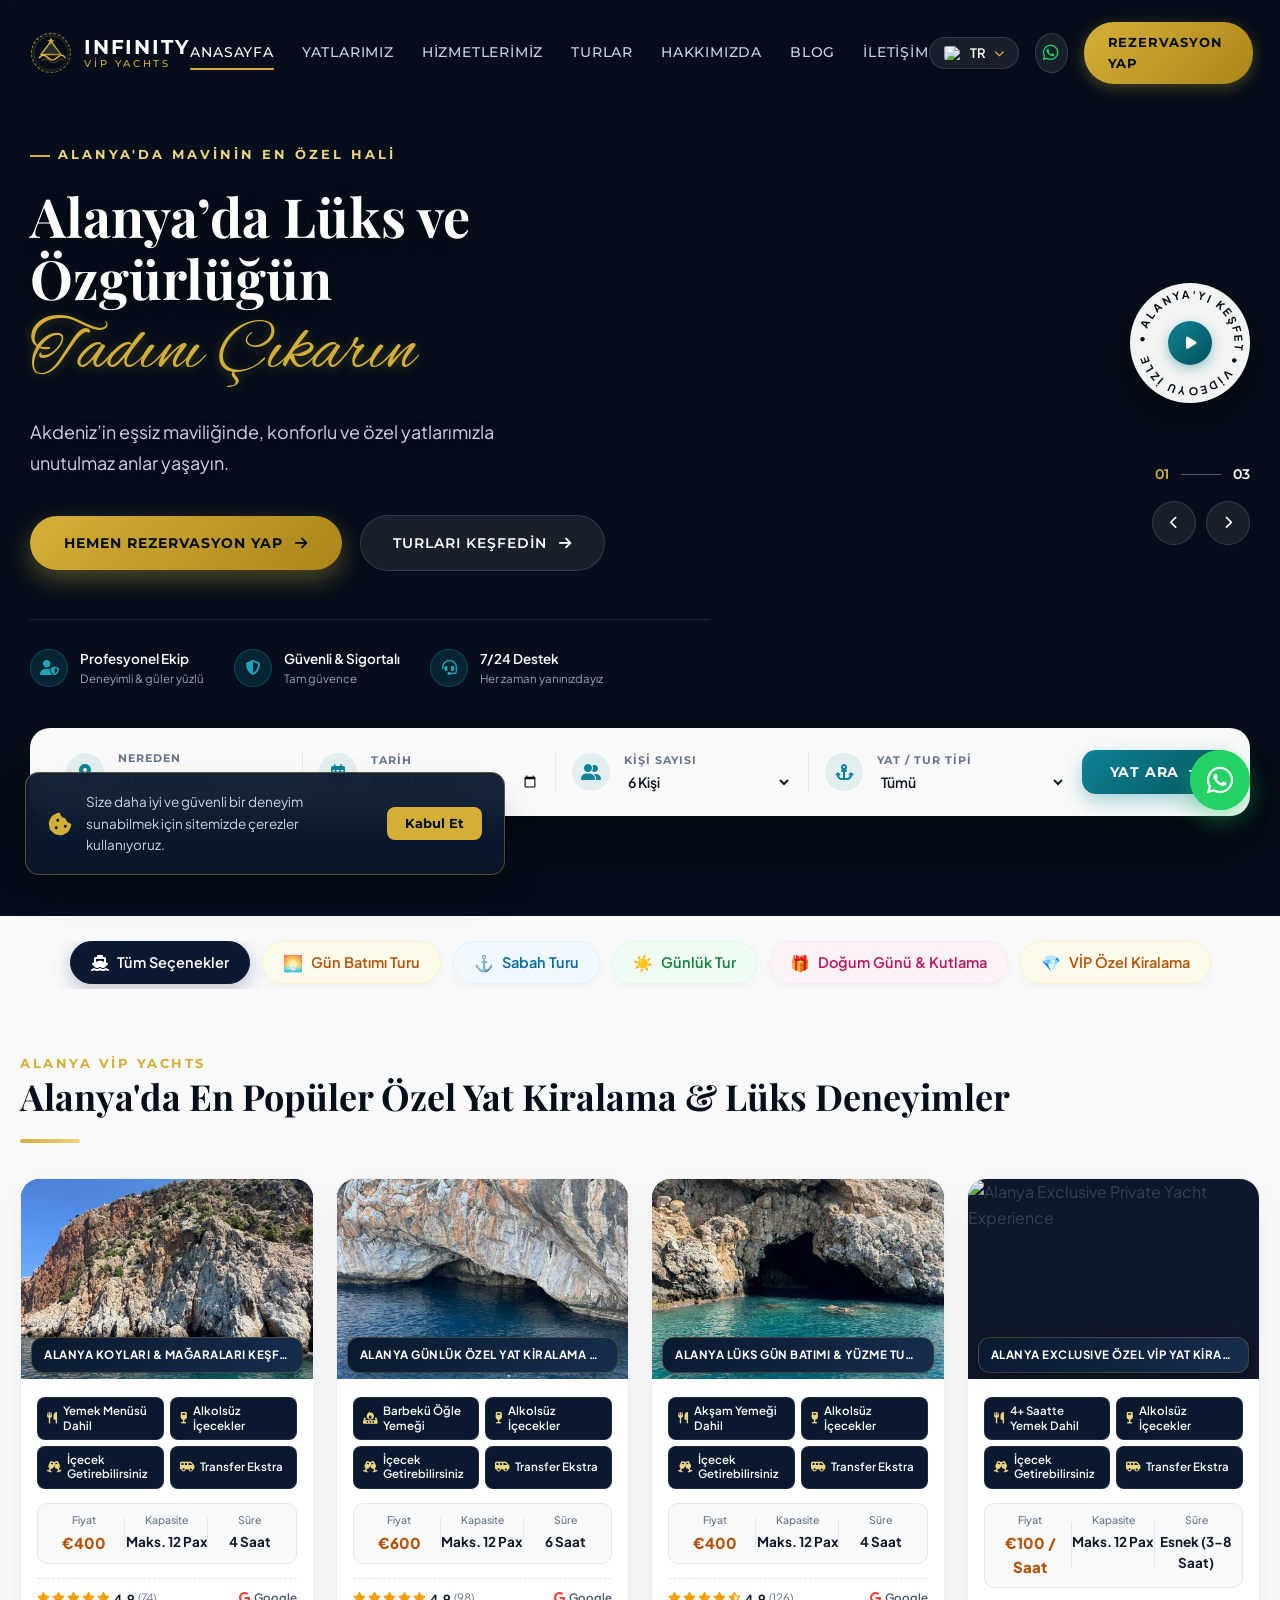
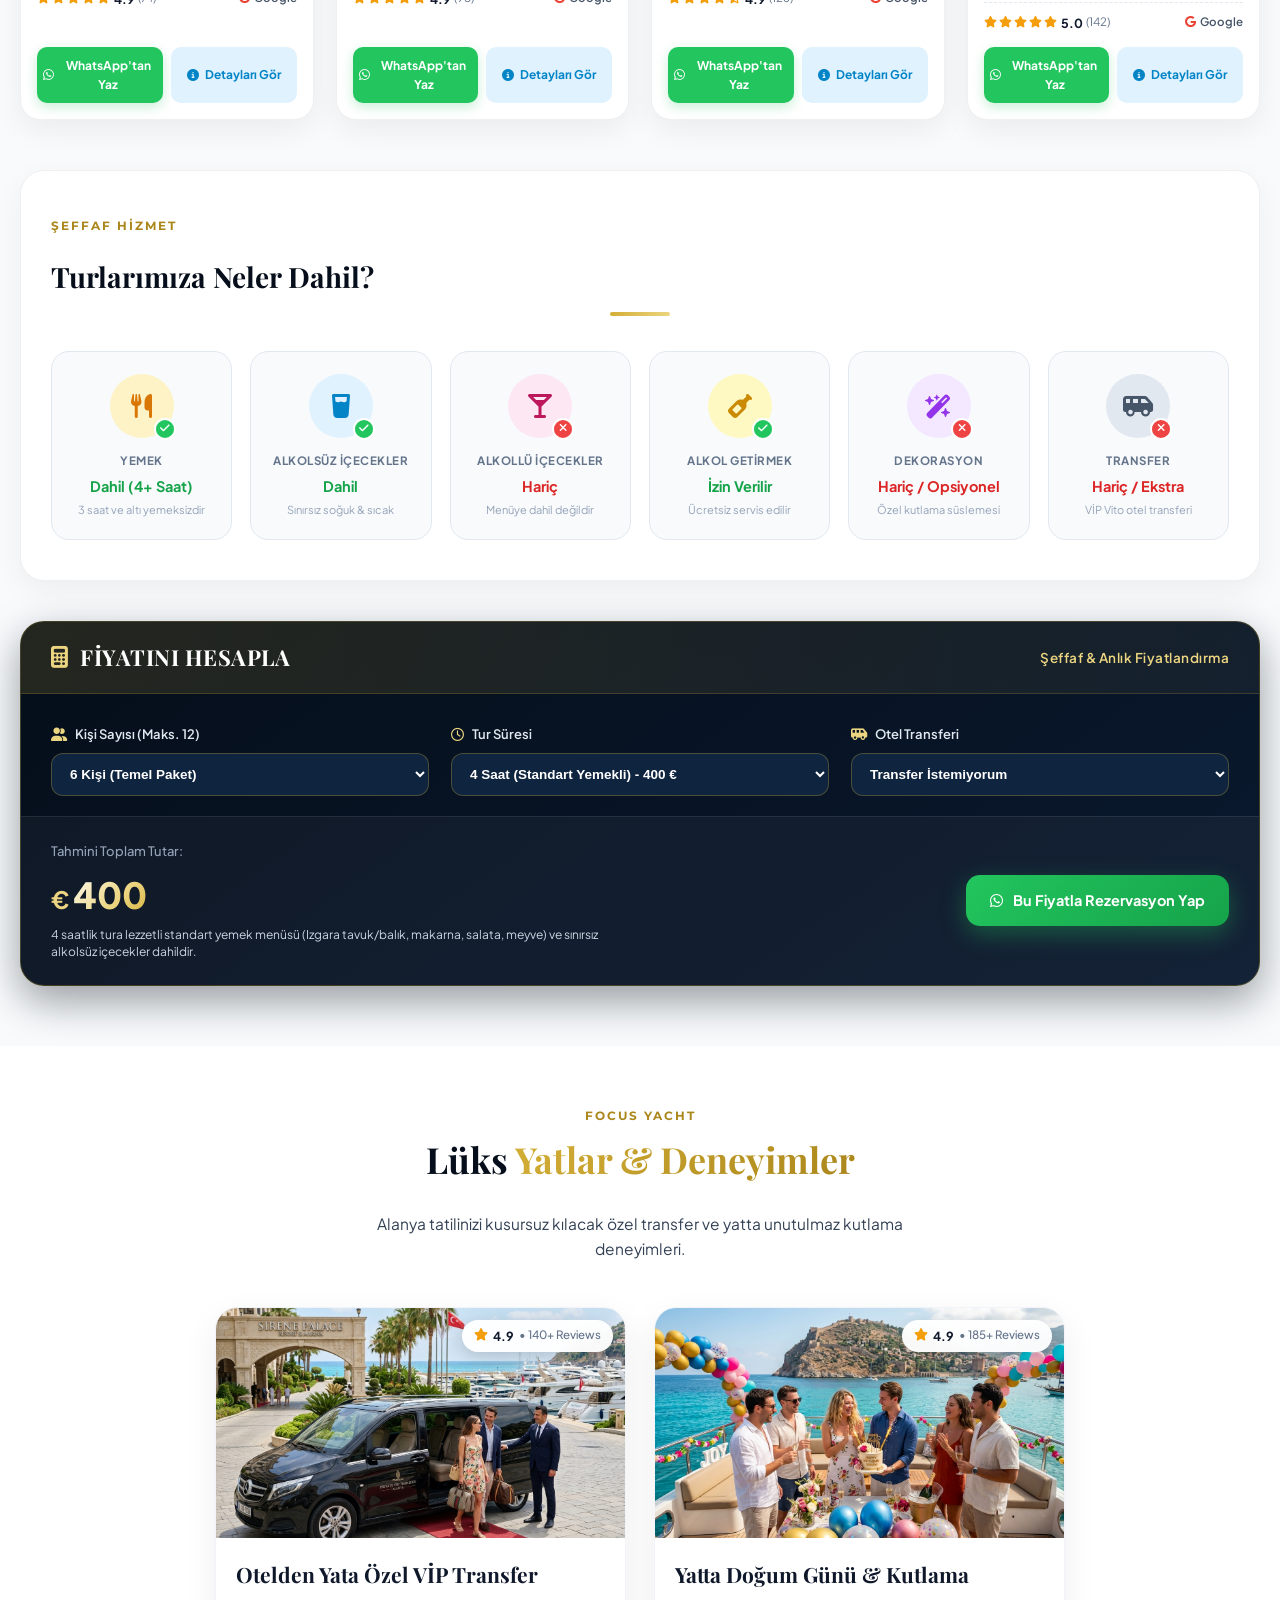
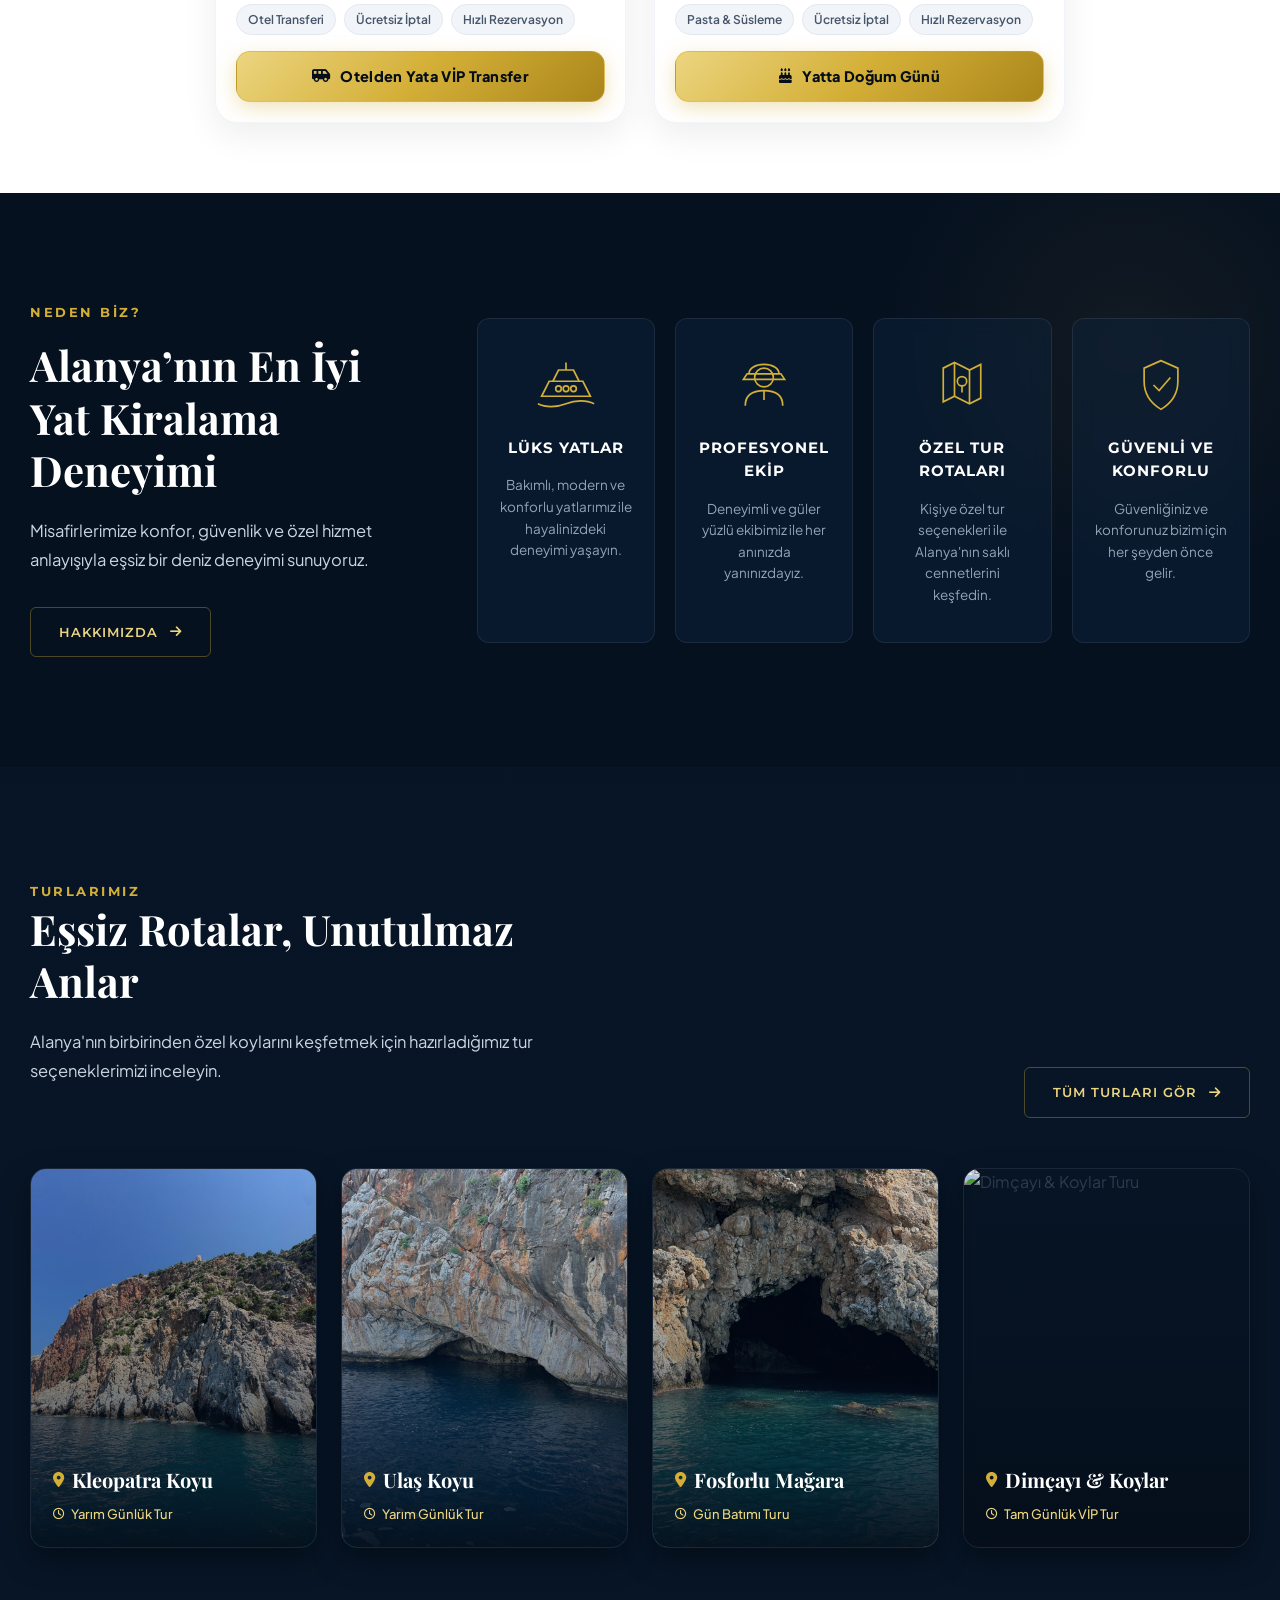
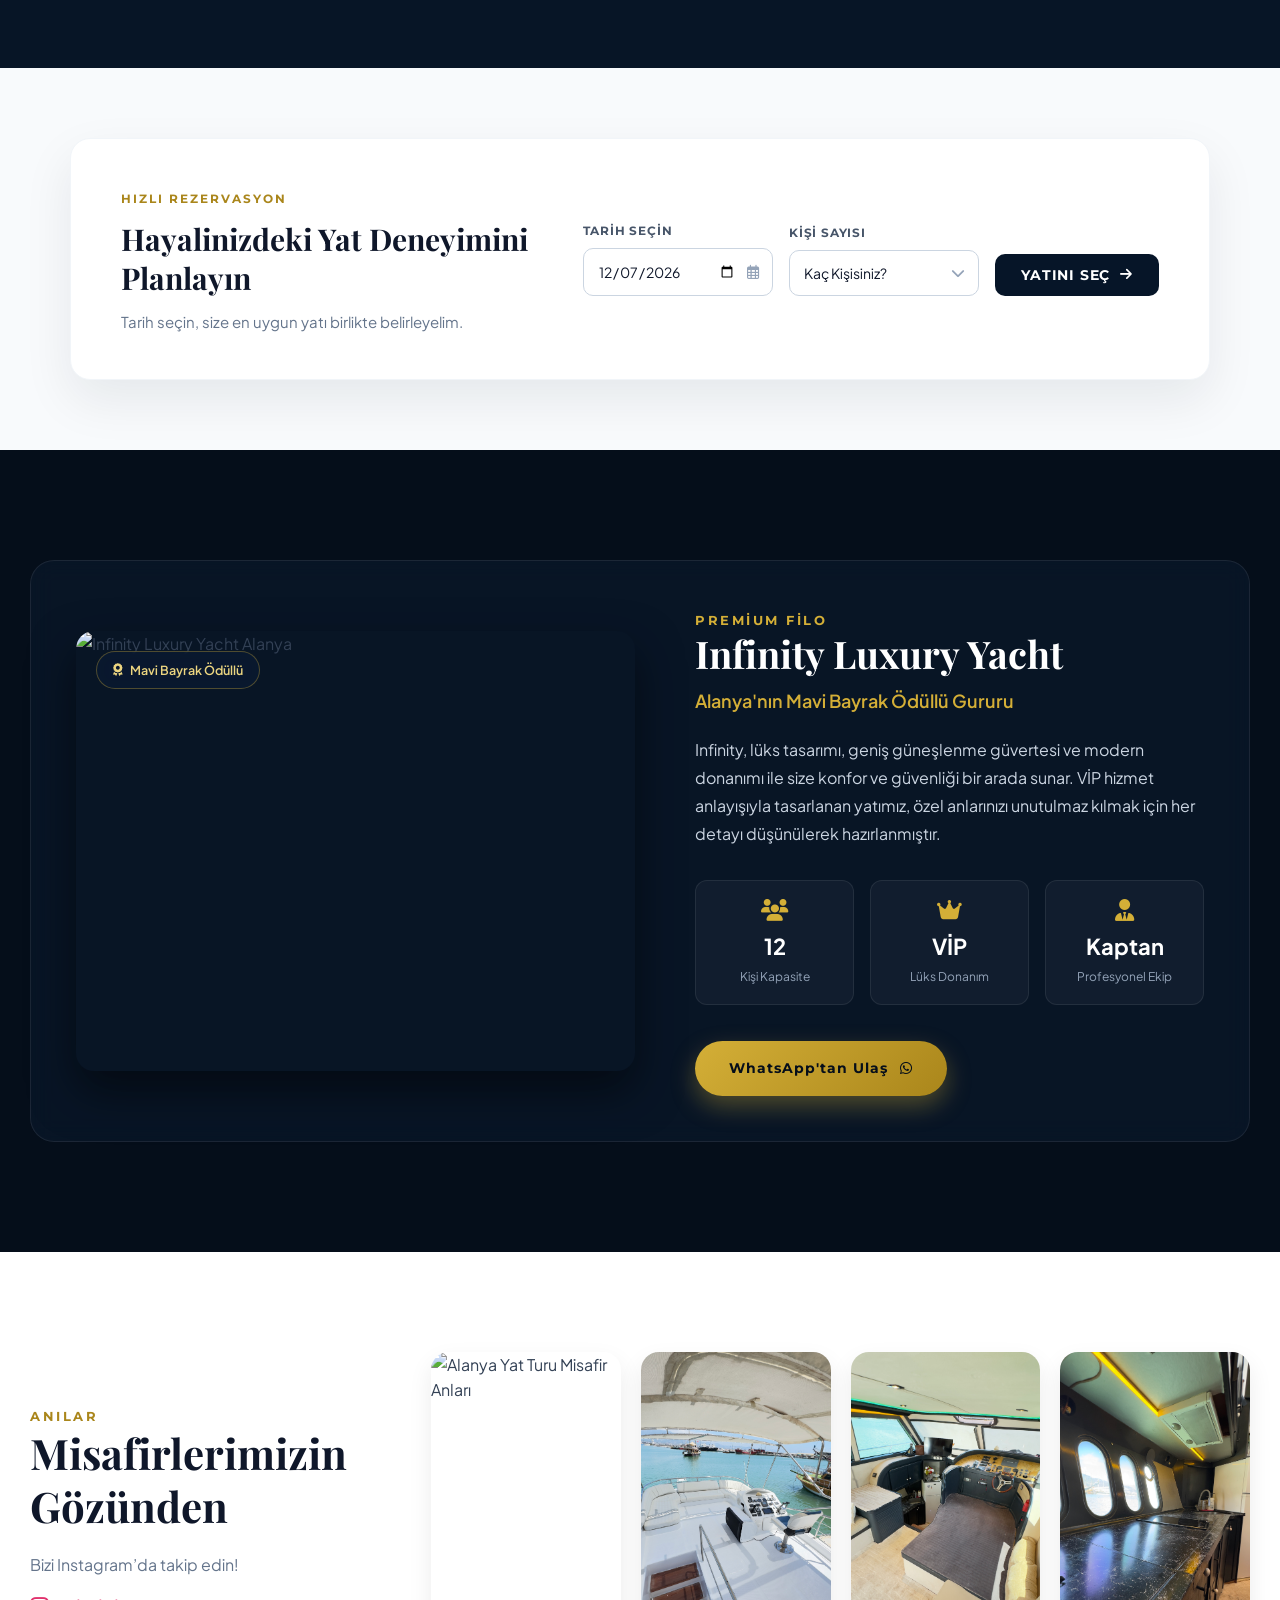
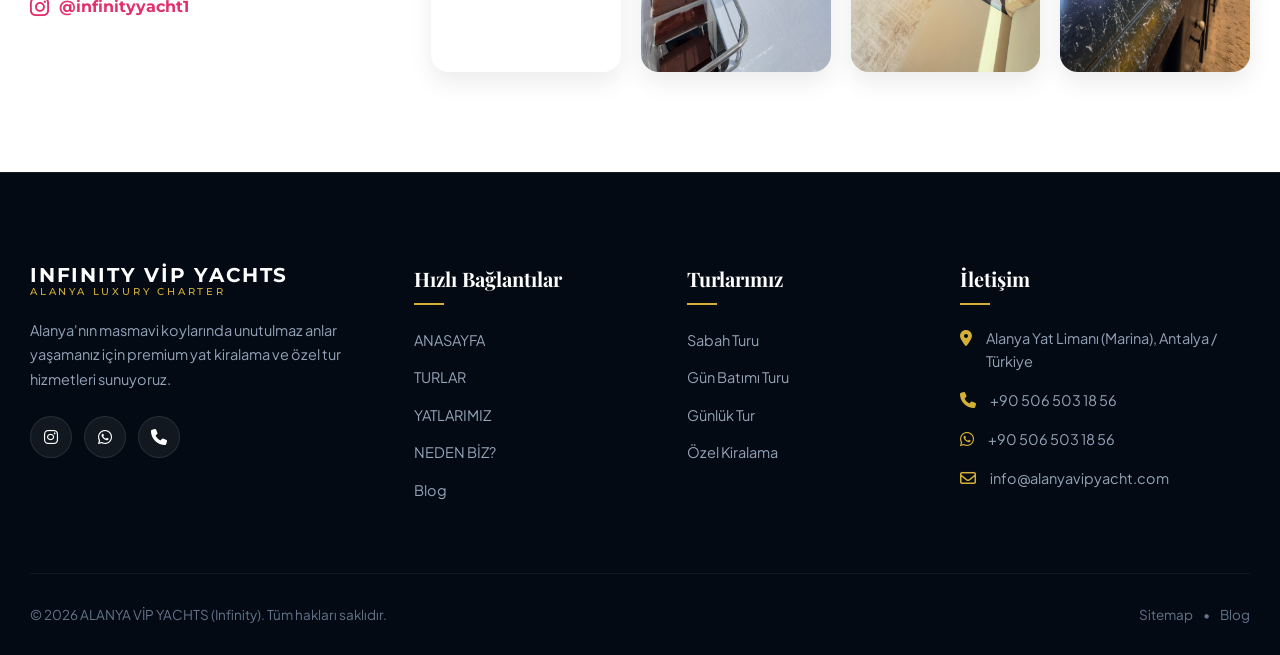
==== commit d6142e27: "Telefon numarasi 0506 503 1856 olarak guncellendi ve kisi sayisi secimleri netlestirildi" ====
--- a/index.html
+++ b/index.html
@@ -47,7 +47,7 @@
       "name": "ALANYA VİP YACHTS - Infinity Luxury Charter",
       "image": "https://xn--alanyavpyachts-cgc.com/GÖRSELLER/G9.jpg",
       "url": "https://xn--alanyavpyachts-cgc.com/",
-      "telephone": "+905558082727",
+      "telephone": "+905065031856",
       "priceRange": "€300 - €800",
       "address": {
         "@type": "PostalAddress",
@@ -202,7 +202,7 @@
                 </div>
 
                 <!-- Hızlı WhatsApp İkonu -->
-                <a href="https://wa.me/905558082727" class="header-icon-btn wa-link" title="WhatsApp" target="_blank">
+                <a href="https://wa.me/905065031856" class="header-icon-btn wa-link" title="WhatsApp" target="_blank">
                     <i class="fab fa-whatsapp"></i>
                 </a>
 
@@ -334,10 +334,19 @@
                     <div class="field-content">
                         <label data-translate="bar_guests_label">KİŞİ SAYISI</label>
                         <select id="hero-bar-guests" class="bar-select">
-                            <option value="1-4">1-4 Misafir</option>
-                            <option value="5-8" selected>5-8 Misafir</option>
-                            <option value="9-12">9-12 Misafir</option>
-                            <option value="VİP Özel">VİP Özel Grup (12+)</option>
+                            <option value="1 Kişi">1 Kişi</option>
+                            <option value="2 Kişi">2 Kişi</option>
+                            <option value="3 Kişi">3 Kişi</option>
+                            <option value="4 Kişi">4 Kişi</option>
+                            <option value="5 Kişi">5 Kişi</option>
+                            <option value="6 Kişi" selected>6 Kişi</option>
+                            <option value="7 Kişi">7 Kişi</option>
+                            <option value="8 Kişi">8 Kişi</option>
+                            <option value="9 Kişi">9 Kişi</option>
+                            <option value="10 Kişi">10 Kişi</option>
+                            <option value="11 Kişi">11 Kişi</option>
+                            <option value="12 Kişi">12 Kişi</option>
+                            <option value="12+ Kişi (VİP Grup)">12+ Kişi (VİP Özel)</option>
                         </select>
                     </div>
                 </div>
@@ -464,7 +473,7 @@
 
                         <!-- İkili Aksiyon Butonları -->
                         <div class="card-action-row">
-                            <a href="https://wa.me/905558082727?text=Merhaba,%20Alanya%20Sabah%20Yat%20Turu%20(4%20Saat%20-%20400€)%20hakkında%20bilgi%20ve%20rezervasyon%20almak%20istiyorum." class="btn-card-whatsapp wa-link" target="_blank">
+                            <a href="https://wa.me/905065031856?text=Merhaba,%20Alanya%20Sabah%20Yat%20Turu%20(4%20Saat%20-%20400€)%20hakkında%20bilgi%20ve%20rezervasyon%20almak%20istiyorum." class="btn-card-whatsapp wa-link" target="_blank">
                                 <i class="fab fa-whatsapp"></i>
                                 <span data-translate="btn_chat_wa">WhatsApp'tan Yaz</span>
                             </a>
@@ -529,7 +538,7 @@
                         </div>
 
                         <div class="card-action-row">
-                            <a href="https://wa.me/905558082727?text=Merhaba,%20Alanya%20Günlük%20Özel%20Yat%20Kiralama%20(6%20Saat%20-%20600€)%20hakkında%20bilgi%20ve%20rezervasyon%20almak%20istiyorum." class="btn-card-whatsapp wa-link" target="_blank">
+                            <a href="https://wa.me/905065031856?text=Merhaba,%20Alanya%20Günlük%20Özel%20Yat%20Kiralama%20(6%20Saat%20-%20600€)%20hakkında%20bilgi%20ve%20rezervasyon%20almak%20istiyorum." class="btn-card-whatsapp wa-link" target="_blank">
                                 <i class="fab fa-whatsapp"></i>
                                 <span data-translate="btn_chat_wa">WhatsApp'tan Yaz</span>
                             </a>
@@ -594,7 +603,7 @@
                         </div>
 
                         <div class="card-action-row">
-                            <a href="https://wa.me/905558082727?text=Merhaba,%20Alanya%20Gün%20Batımı%20Yat%20Turu%20(4%20Saat%20-%20400€)%20hakkında%20bilgi%20ve%20rezervasyon%20almak%20istiyorum." class="btn-card-whatsapp wa-link" target="_blank">
+                            <a href="https://wa.me/905065031856?text=Merhaba,%20Alanya%20Gün%20Batımı%20Yat%20Turu%20(4%20Saat%20-%20400€)%20hakkında%20bilgi%20ve%20rezervasyon%20almak%20istiyorum." class="btn-card-whatsapp wa-link" target="_blank">
                                 <i class="fab fa-whatsapp"></i>
                                 <span data-translate="btn_chat_wa">WhatsApp'tan Yaz</span>
                             </a>
@@ -659,7 +668,7 @@
                         </div>
 
                         <div class="card-action-row">
-                            <a href="https://wa.me/905558082727?text=Merhaba,%20Alanya%20Özel%20VİP%20Yat%20Kiralama%20(Saatlik%20100€)%20hakkında%20bilgi%20ve%20rezervasyon%20almak%20istiyorum." class="btn-card-whatsapp wa-link" target="_blank">
+                            <a href="https://wa.me/905065031856?text=Merhaba,%20Alanya%20Özel%20VİP%20Yat%20Kiralama%20(Saatlik%20100€)%20hakkında%20bilgi%20ve%20rezervasyon%20almak%20istiyorum." class="btn-card-whatsapp wa-link" target="_blank">
                                 <i class="fab fa-whatsapp"></i>
                                 <span data-translate="btn_chat_wa">WhatsApp'tan Yaz</span>
                             </a>
@@ -813,7 +822,7 @@
                             <span class="calc-price-note" id="calc-price-note" data-translate="calc_note_default">6 kişiye kadar temel fiyattır. 4 saat ve üzeri turlara lezzetli standart yemek menüsü dahildir.</span>
                         </div>
 
-                        <a id="calc-whatsapp-btn" href="https://wa.me/905558082727?text=Merhaba,%20Infinity%20VİP%20Yacht%20için%20hesapladığım%20tur%20detayları:%0A👥%20Kişi%20Sayısı:%206%20Kişi%0A⏱️%20Süre:%204%20Saat%20(Standart%20Yemekli)%0A🚐%20Transfer:%20İstemiyorum%0A💰%20Tahmini%20Tutar:%20400€%0ARezervasyon%20yapmak%20istiyorum." class="btn-calc-book wa-link" target="_blank">
+                        <a id="calc-whatsapp-btn" href="https://wa.me/905065031856?text=Merhaba,%20Infinity%20VİP%20Yacht%20için%20hesapladığım%20tur%20detayları:%0A👥%20Kişi%20Sayısı:%206%20Kişi%0A⏱️%20Süre:%204%20Saat%20(Standart%20Yemekli)%0A🚐%20Transfer:%20İstemiyorum%0A💰%20Tahmini%20Tutar:%20400€%0ARezervasyon%20yapmak%20istiyorum." class="btn-calc-book wa-link" target="_blank">
                             <i class="fab fa-whatsapp"></i>
                             <span data-translate="calc_book_btn">Bu Fiyatla Rezervasyon Yap</span>
                         </a>
@@ -857,7 +866,7 @@
                             <span class="badge-tag" data-translate="badge_fast_booking">Fast Booking</span>
                         </div>
 
-                        <a href="https://wa.me/905558082727?text=Merhaba,%20Otelden%20Yata%20VİP%20Transfer%20hizmeti%20hakkında%20bilgi%20ve%20fiyat%20almak%20istiyorum." class="btn-orange-cta wa-link" target="_blank">
+                        <a href="https://wa.me/905065031856?text=Merhaba,%20Otelden%20Yata%20VİP%20Transfer%20hizmeti%20hakkında%20bilgi%20ve%20fiyat%20almak%20istiyorum." class="btn-orange-cta wa-link" target="_blank">
                             <i class="fas fa-van-shuttle"></i>
                             <span data-translate="service1_btn">Private Transfer from Hotel to Yacht</span>
                         </a>
@@ -883,7 +892,7 @@
                             <span class="badge-tag" data-translate="badge_fast_booking">Fast Booking</span>
                         </div>
 
-                        <a href="https://wa.me/905558082727?text=Merhaba,%20Yatta%20Doğum%20Günü%20Kutlaması%20ve%20Süsleme%20paketi%20hakkında%20bilgi%20almak%20istiyorum." class="btn-orange-cta wa-link" target="_blank">
+                        <a href="https://wa.me/905065031856?text=Merhaba,%20Yatta%20Doğum%20Günü%20Kutlaması%20ve%20Süsleme%20paketi%20hakkında%20bilgi%20almak%20istiyorum." class="btn-orange-cta wa-link" target="_blank">
                             <i class="fas fa-cake-candles"></i>
                             <span data-translate="service2_btn">Birthday on a Yacht</span>
                         </a>
@@ -1098,11 +1107,19 @@
                             <div class="input-with-icon">
                                 <select id="qb-guests">
                                     <option value="" disabled selected data-translate="qb_guests_placeholder">Kaç Kişisiniz?</option>
-                                    <option value="1-2">1 - 2 Kişi</option>
-                                    <option value="3-5">3 - 5 Kişi</option>
-                                    <option value="6-8">6 - 8 Kişi</option>
-                                    <option value="9-12">9 - 12 Kişi</option>
-                                    <option value="12+ Özel">12+ Özel Etkinlik</option>
+                                    <option value="1 Kişi">1 Kişi</option>
+                                    <option value="2 Kişi">2 Kişi</option>
+                                    <option value="3 Kişi">3 Kişi</option>
+                                    <option value="4 Kişi">4 Kişi</option>
+                                    <option value="5 Kişi">5 Kişi</option>
+                                    <option value="6 Kişi">6 Kişi</option>
+                                    <option value="7 Kişi">7 Kişi</option>
+                                    <option value="8 Kişi">8 Kişi</option>
+                                    <option value="9 Kişi">9 Kişi</option>
+                                    <option value="10 Kişi">10 Kişi</option>
+                                    <option value="11 Kişi">11 Kişi</option>
+                                    <option value="12 Kişi">12 Kişi</option>
+                                    <option value="12+ Kişi (VİP Grup)">12+ Kişi (VİP Özel)</option>
                                 </select>
                                 <i class="fas fa-chevron-down"></i>
                             </div>
@@ -1156,7 +1173,7 @@
                     </div>
 
                     <div class="yacht-cta-row">
-                        <a href="https://wa.me/905558082727?text=Merhaba,%20Infinity%20Yat%20hakkında%20bilgi%20almak%20istiyorum." class="btn-hero-primary wa-link" target="_blank">
+                        <a href="https://wa.me/905065031856?text=Merhaba,%20Infinity%20Yat%20hakkında%20bilgi%20almak%20istiyorum." class="btn-hero-primary wa-link" target="_blank">
                             <span data-translate="booking_whatsapp_btn">WhatsApp'tan Bilgi Al</span>
                             <i class="fab fa-whatsapp"></i>
                         </a>
@@ -1227,8 +1244,8 @@
                     </p>
                     <div class="footer-socials">
                         <a href="https://www.instagram.com/infinityyacht1" target="_blank" title="Instagram"><i class="fab fa-instagram"></i></a>
-                        <a href="https://wa.me/905558082727" target="_blank" title="WhatsApp"><i class="fab fa-whatsapp"></i></a>
-                        <a href="tel:+905558082727" title="Telefon"><i class="fas fa-phone"></i></a>
+                        <a href="https://wa.me/905065031856" target="_blank" title="WhatsApp"><i class="fab fa-whatsapp"></i></a>
+                        <a href="tel:+905065031856" title="Telefon"><i class="fas fa-phone"></i></a>
                     </div>
                 </div>
 
@@ -1265,11 +1282,11 @@
                         </li>
                         <li>
                             <i class="fas fa-phone"></i>
-                            <a href="tel:+905558082727">+90 555 808 27 27</a>
+                            <a href="tel:+905065031856">+90 506 503 18 56</a>
                         </li>
                         <li>
                             <i class="fab fa-whatsapp"></i>
-                            <a href="https://wa.me/905558082727" target="_blank">+90 555 808 27 27</a>
+                            <a href="https://wa.me/905065031856" target="_blank">+90 506 503 18 56</a>
                         </li>
                         <li>
                             <i class="far fa-envelope"></i>
@@ -1318,7 +1335,7 @@
     </a>
 
     <!-- Yüzen WhatsApp Butonu -->
-    <a href="https://wa.me/905558082727" class="whatsapp-float-pulse wa-link" target="_blank" aria-label="WhatsApp İletişim">
+    <a href="https://wa.me/905065031856" class="whatsapp-float-pulse wa-link" target="_blank" aria-label="WhatsApp İletişim">
         <i class="fab fa-whatsapp"></i>
         <span class="wa-tooltip" data-translate="wa_tooltip">Hemen Mesaj Gönderin</span>
     </a>
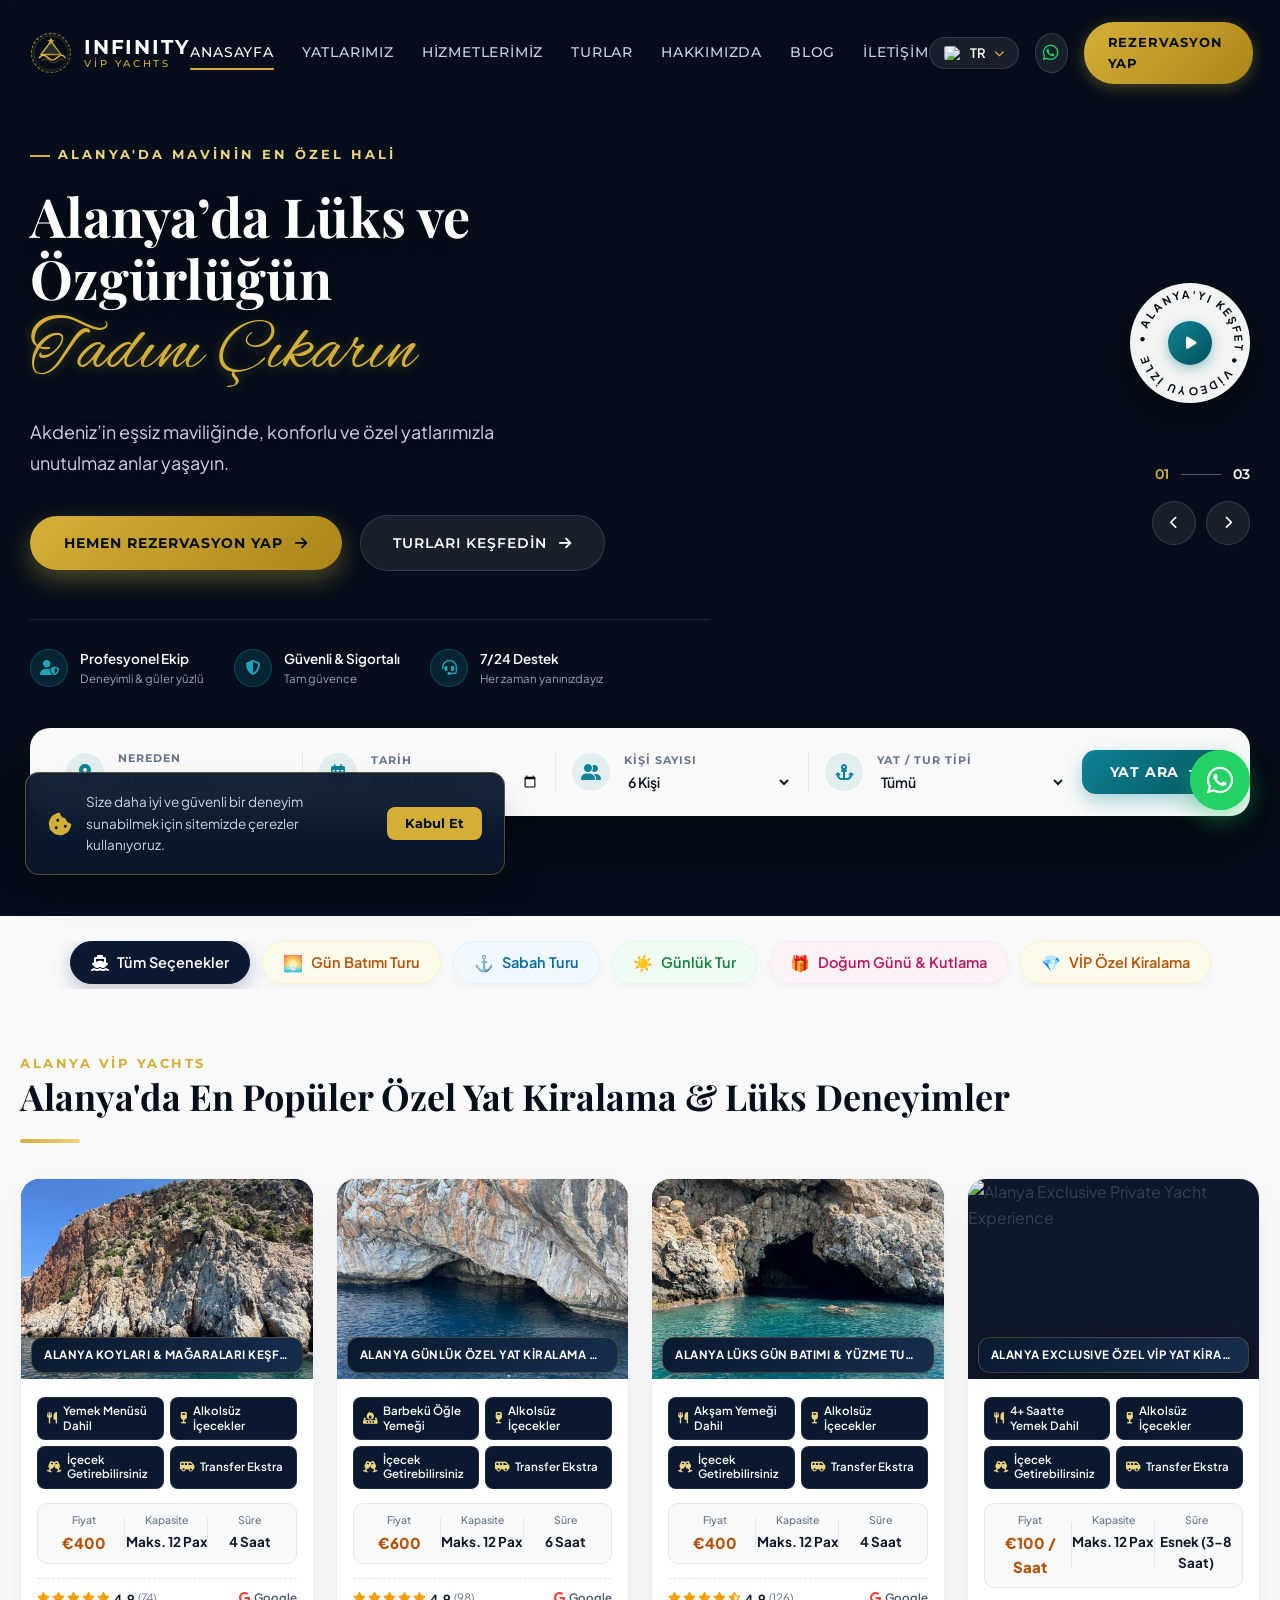
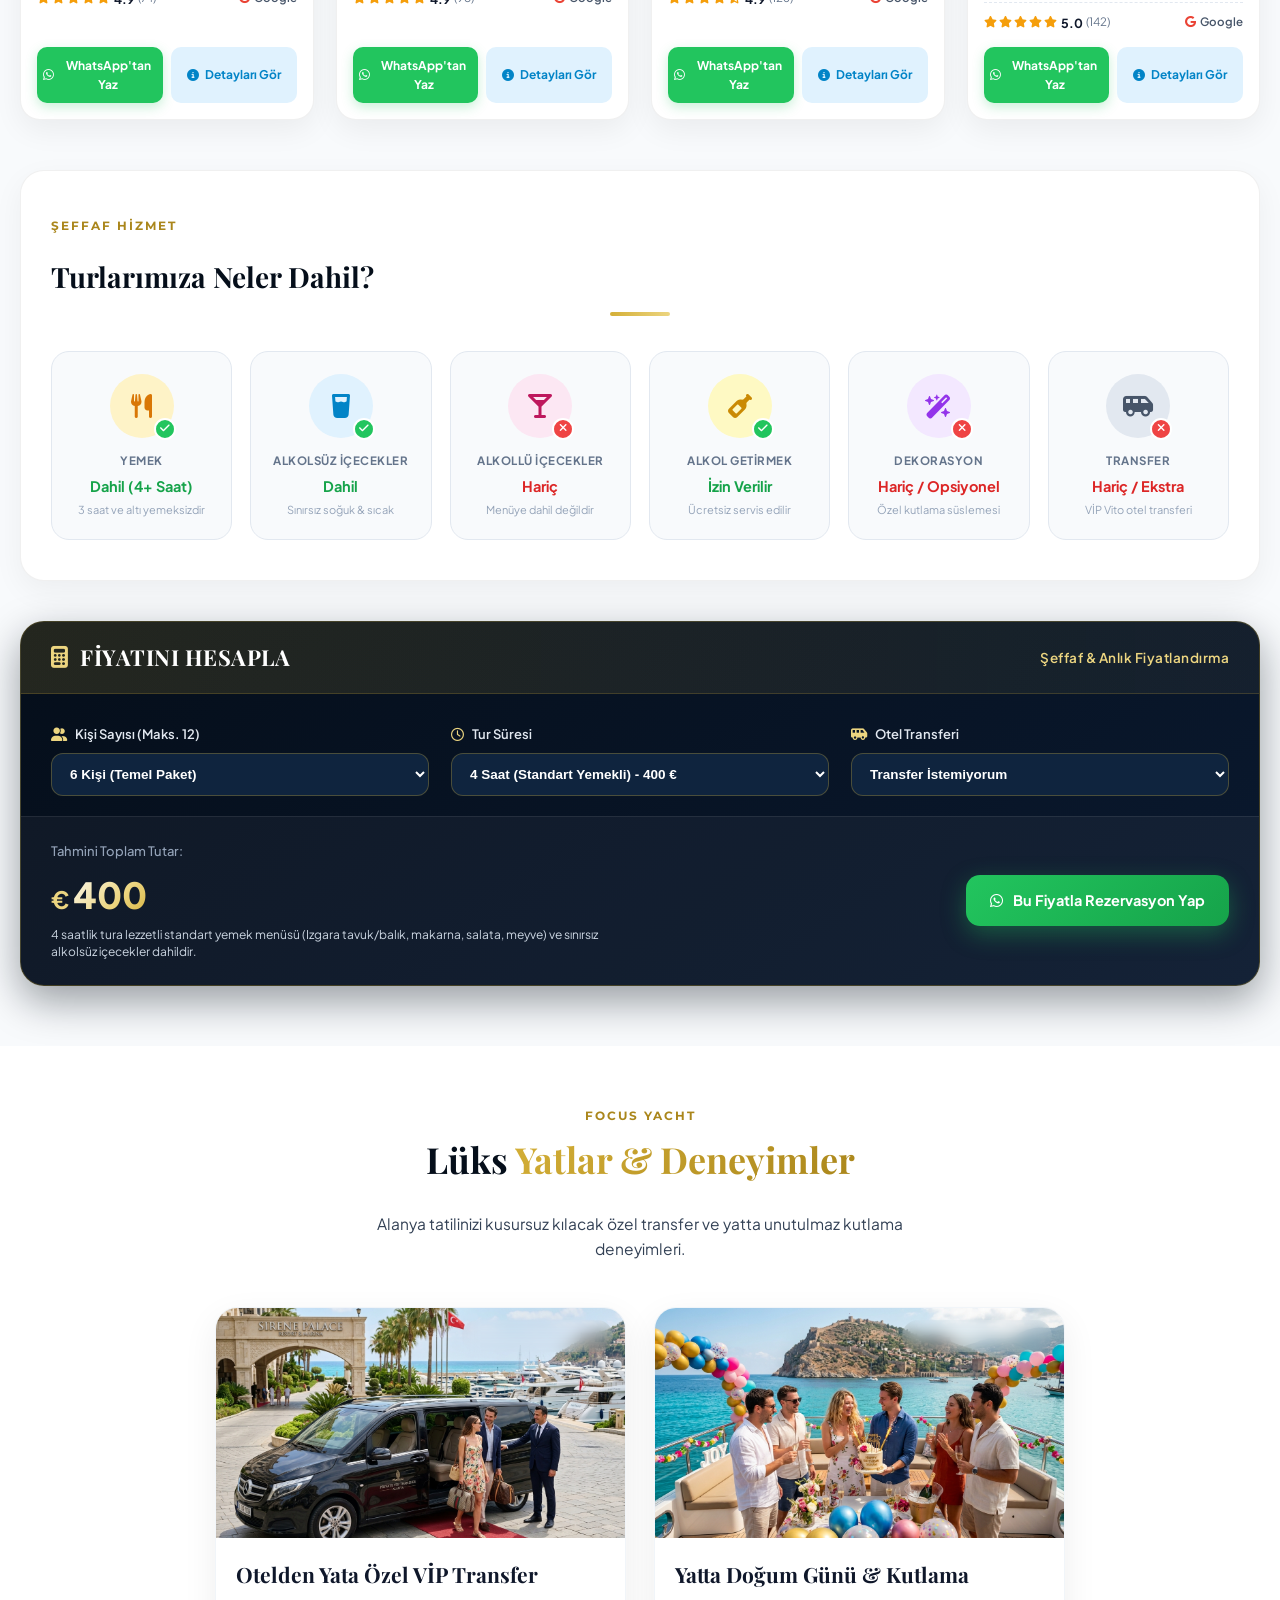
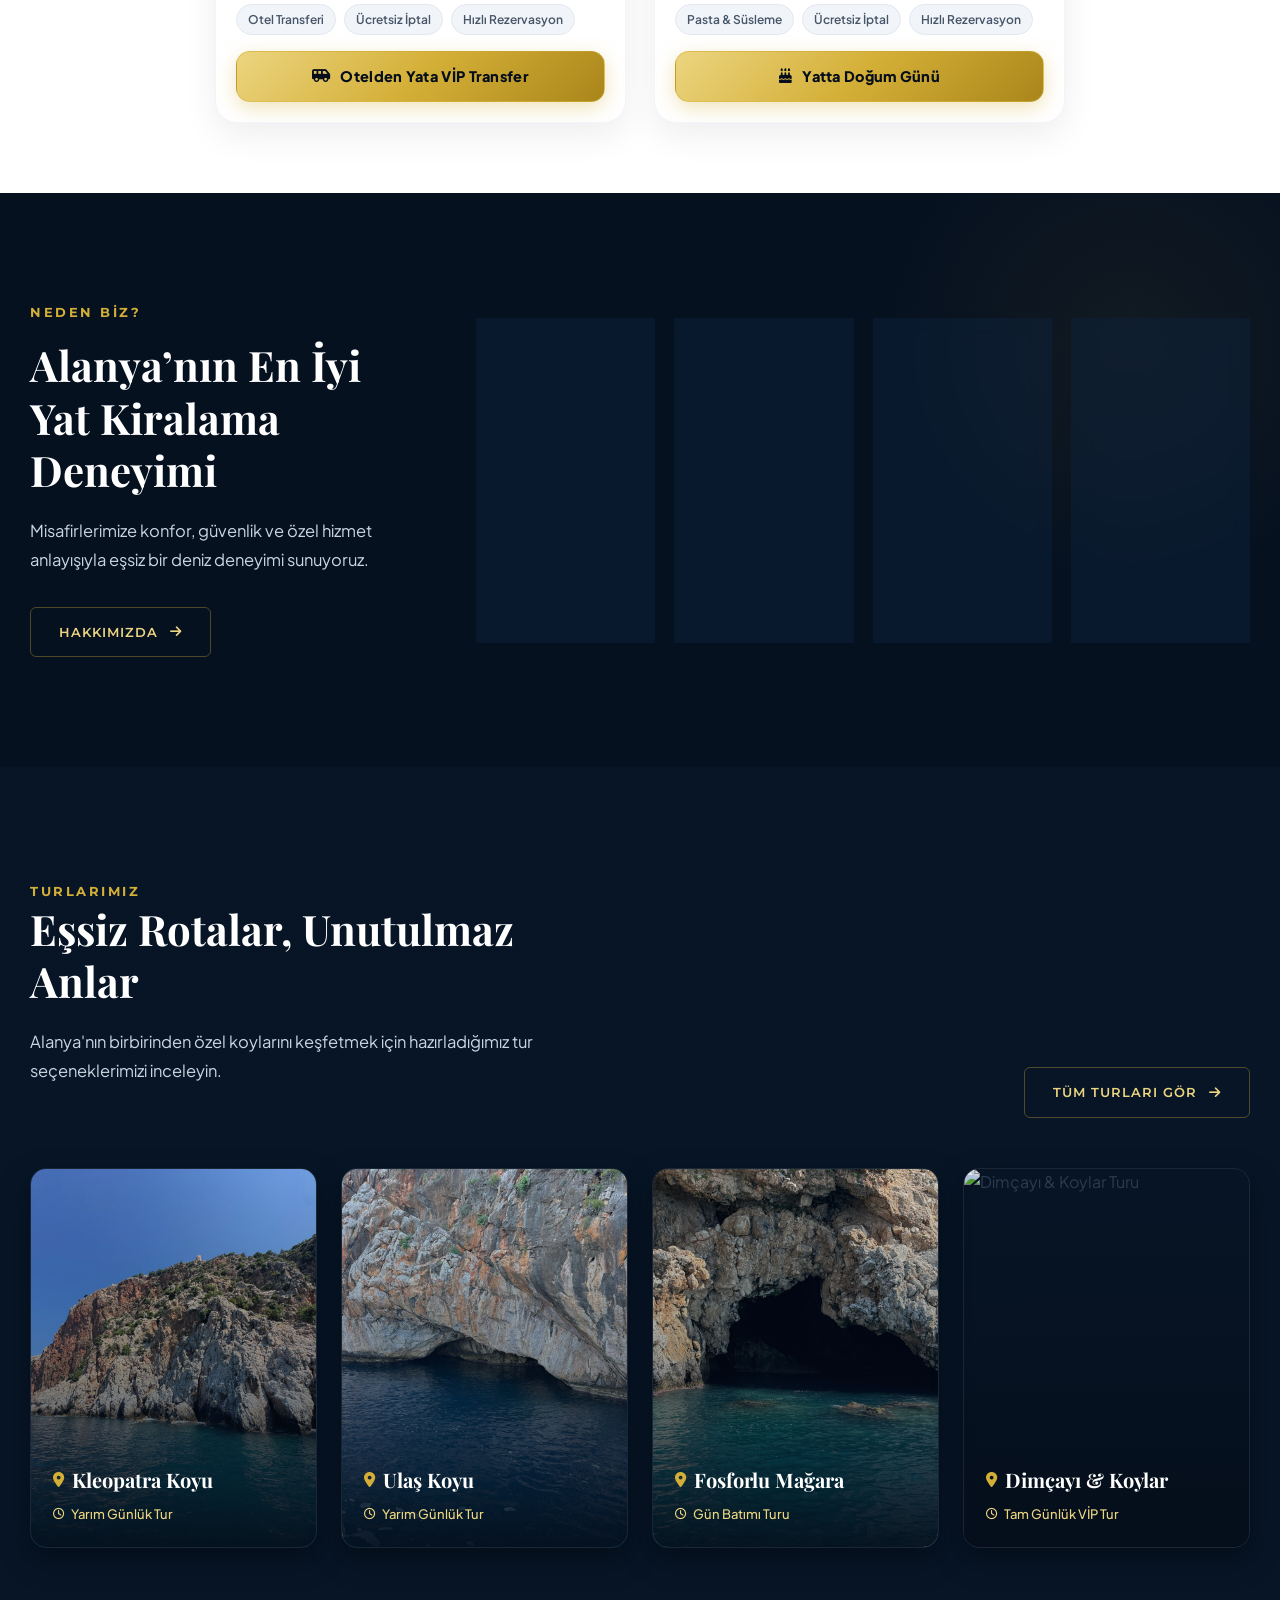
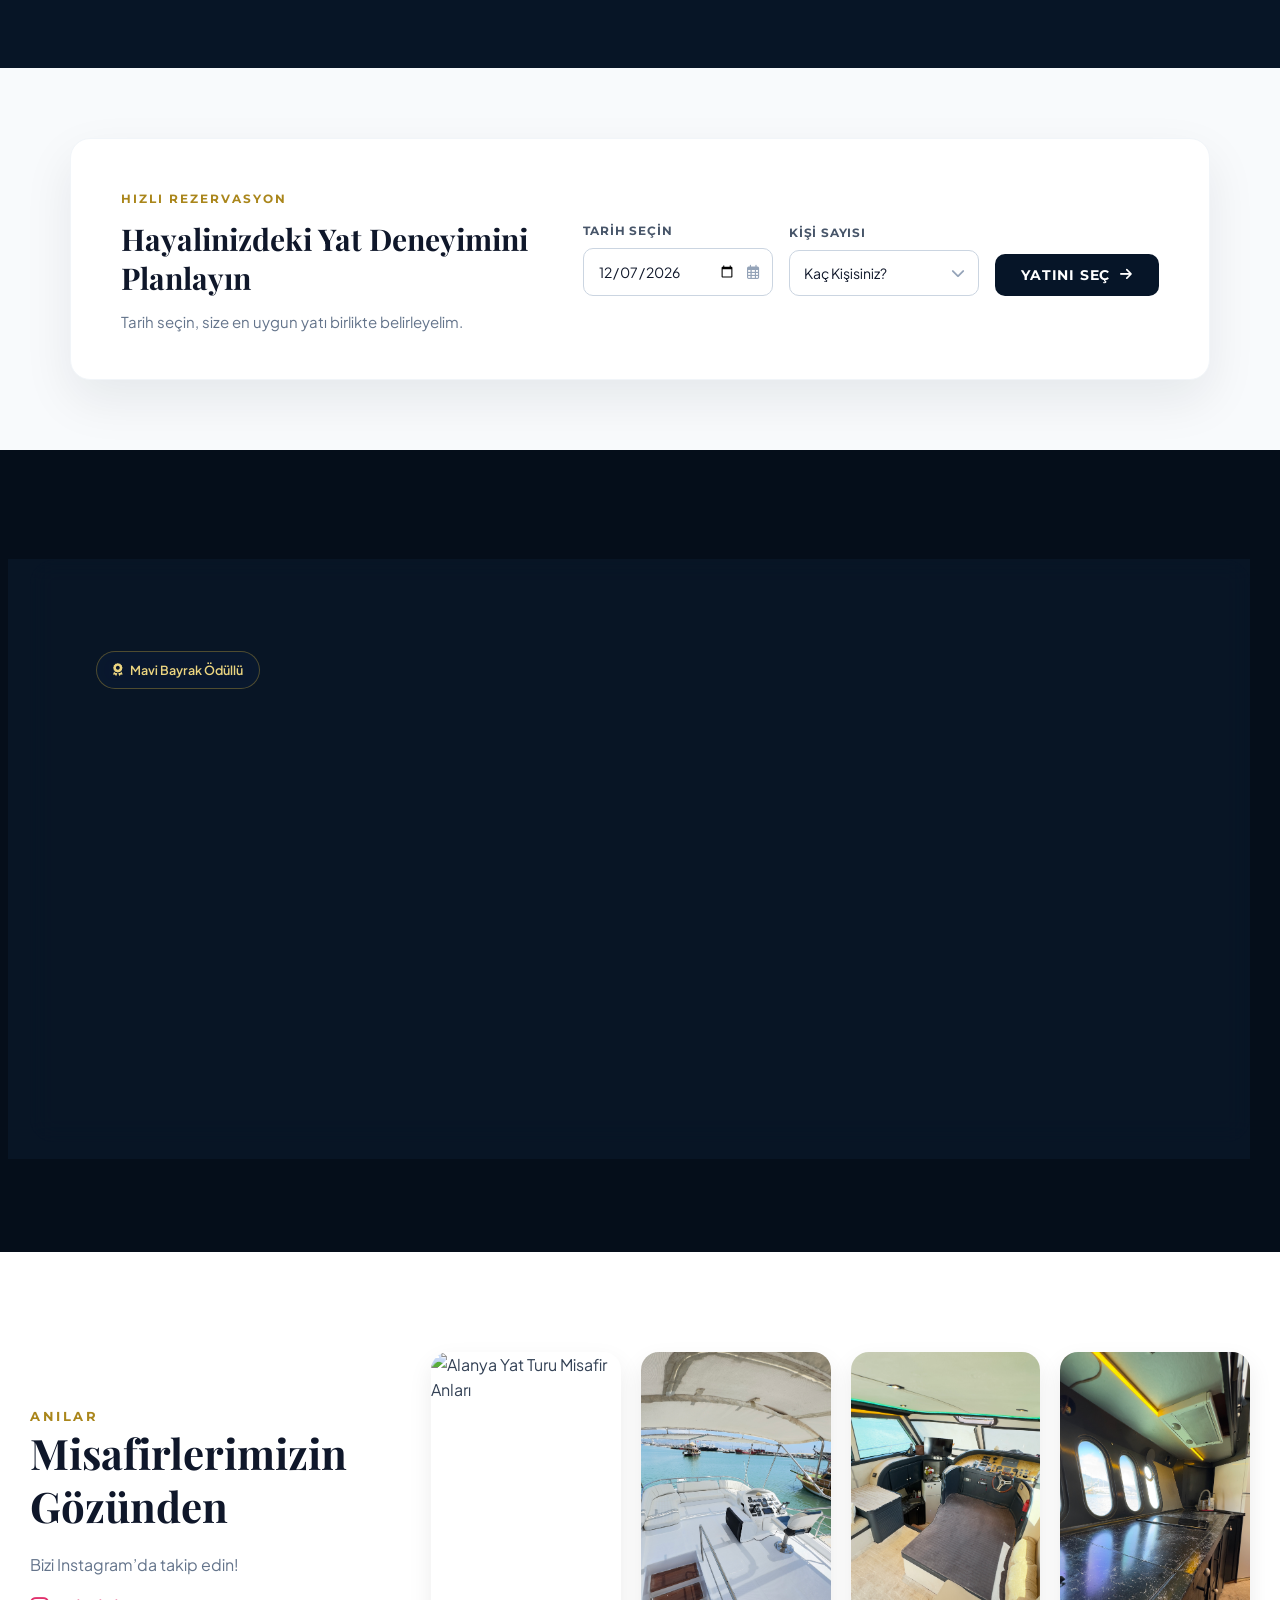
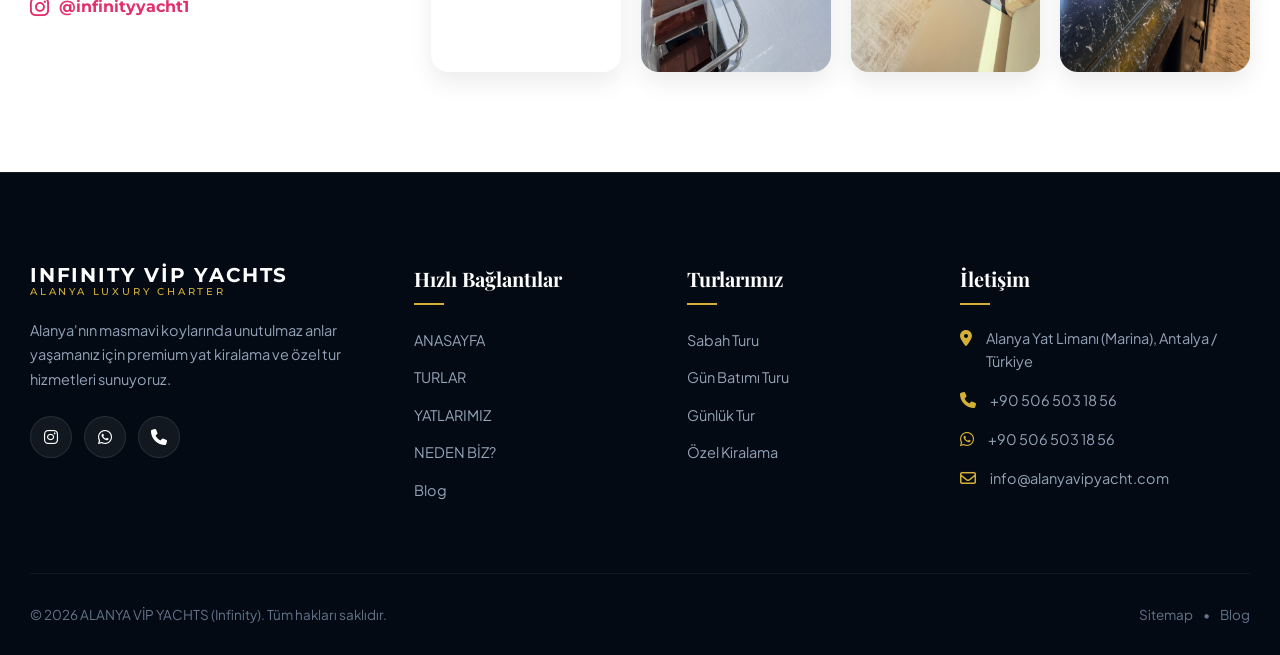
==== commit 8ef58084: "Fix sitemap and canonical URLs to www.alanyavipyachts.com" ====
--- a/index.html
+++ b/index.html
@@ -8,15 +8,15 @@
     <meta name="keywords" content="alanya yacht rental, alanya yacht, alanya yacht tour, private boat trip alanya, alanya private boat tour, yacht alanya, private boat alanya, yacht rental alanya, privat bådtur alanya, alanya boat rental, infinity alanya, yacht tour alanya, alanya cruise, alanya vip yacht, alanya vip yachts, alanya yat kiralama, alanya tekne turu, alanya özel tekne turu, alanya lüks yat kiralama, alanya günlük tekne kiralama, alanya gün batımı tekne turu, alanya yat kiralama fiyatları, alanya boot mieten, private bootstour alanya, аренда яхты в аланье, морская прогулка аланья, вип яхта аланья">
     <meta name="author" content="ALANYA VİP YACHTS">
     <meta name="robots" content="index, follow, max-image-preview:large, max-snippet:-1, max-video-preview:-1">
-    <link rel="canonical" href="https://xn--alanyavpyachts-cgc.com/">
+    <link rel="canonical" href="https://www.alanyavipyachts.com/">
     
     <!-- Open Graph / Facebook / WhatsApp -->
     <meta property="og:type" content="website">
-    <meta property="og:url" content="https://xn--alanyavpyachts-cgc.com/">
+    <meta property="og:url" content="https://www.alanyavipyachts.com/">
     <meta property="og:site_name" content="ALANYA VİP YACHTS">
     <meta property="og:title" content="ALANYA VİP YACHTS | Alanya Yacht Rental, Private Boat Tour & Cruise">
     <meta property="og:description" content="Alanya's top-rated luxury yacht rental & private boat trips on Infinity Yacht. Best rates from 400€ for 6 guests with meal included.">
-    <meta property="og:image" content="https://xn--alanyavpyachts-cgc.com/GÖRSELLER/G9.jpg">
+    <meta property="og:image" content="https://www.alanyavipyachts.com/GÖRSELLER/G9.jpg">
     <meta property="og:locale" content="tr_TR">
     <meta property="og:locale:alternate" content="en_US">
     <meta property="og:locale:alternate" content="ru_RU">
@@ -26,7 +26,7 @@
     <meta name="twitter:card" content="summary_large_image">
     <meta name="twitter:title" content="ALANYA VİP YACHTS | Luxury Yacht Rental & Private Boat Tour">
     <meta name="twitter:description" content="Alanya yacht rental & private boat trips on Infinity Yacht. Best rates from 400€ for 6 guests with meal included.">
-    <meta name="twitter:image" content="https://xn--alanyavpyachts-cgc.com/GÖRSELLER/G9.jpg">
+    <meta name="twitter:image" content="https://www.alanyavipyachts.com/GÖRSELLER/G9.jpg">
     
     <!-- Google Fonts -->
     <link rel="preconnect" href="https://fonts.googleapis.com">
@@ -45,8 +45,8 @@
       "@context": "https://schema.org",
       "@type": ["LocalBusiness", "TouristAttraction", "BoatReservation"],
       "name": "ALANYA VİP YACHTS - Infinity Luxury Charter",
-      "image": "https://xn--alanyavpyachts-cgc.com/GÖRSELLER/G9.jpg",
-      "url": "https://xn--alanyavpyachts-cgc.com/",
+      "image": "https://www.alanyavipyachts.com/GÖRSELLER/G9.jpg",
+      "url": "https://www.alanyavipyachts.com/",
       "telephone": "+905065031856",
       "priceRange": "€300 - €800",
       "address": {
